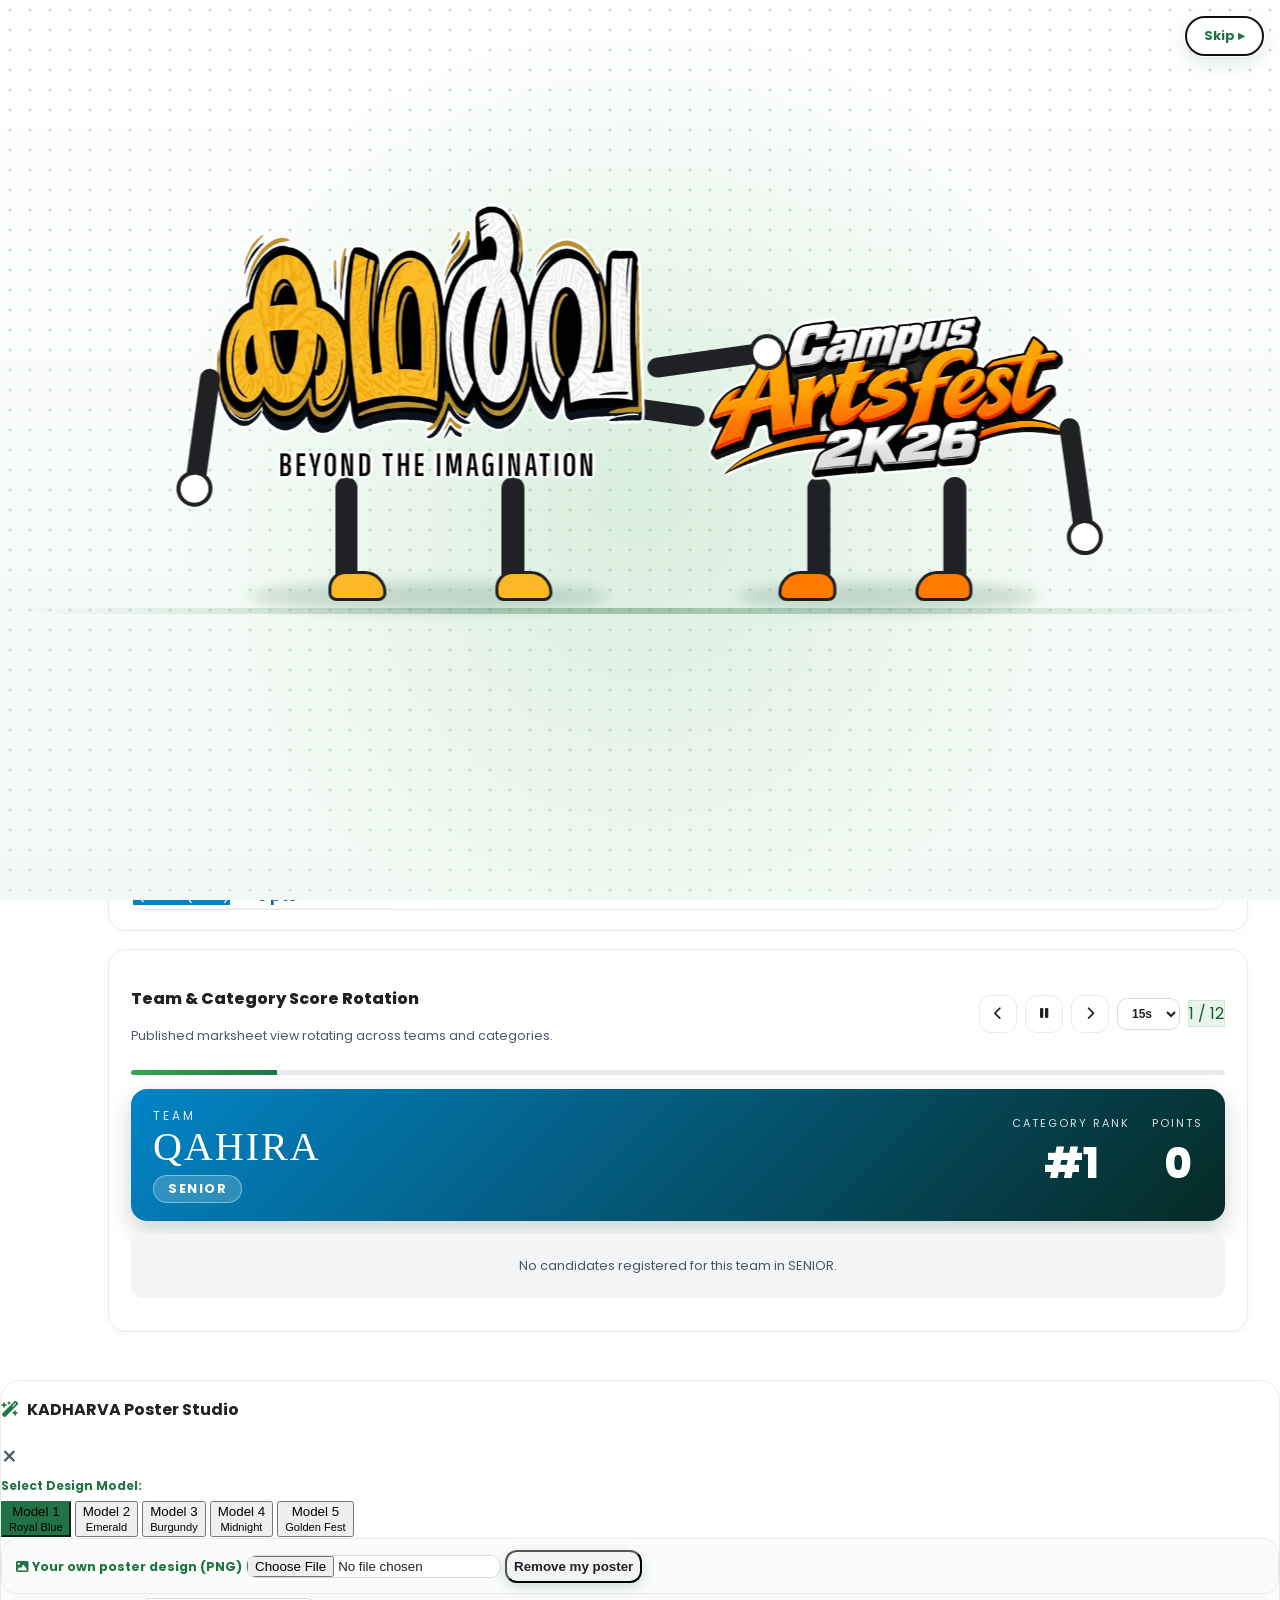
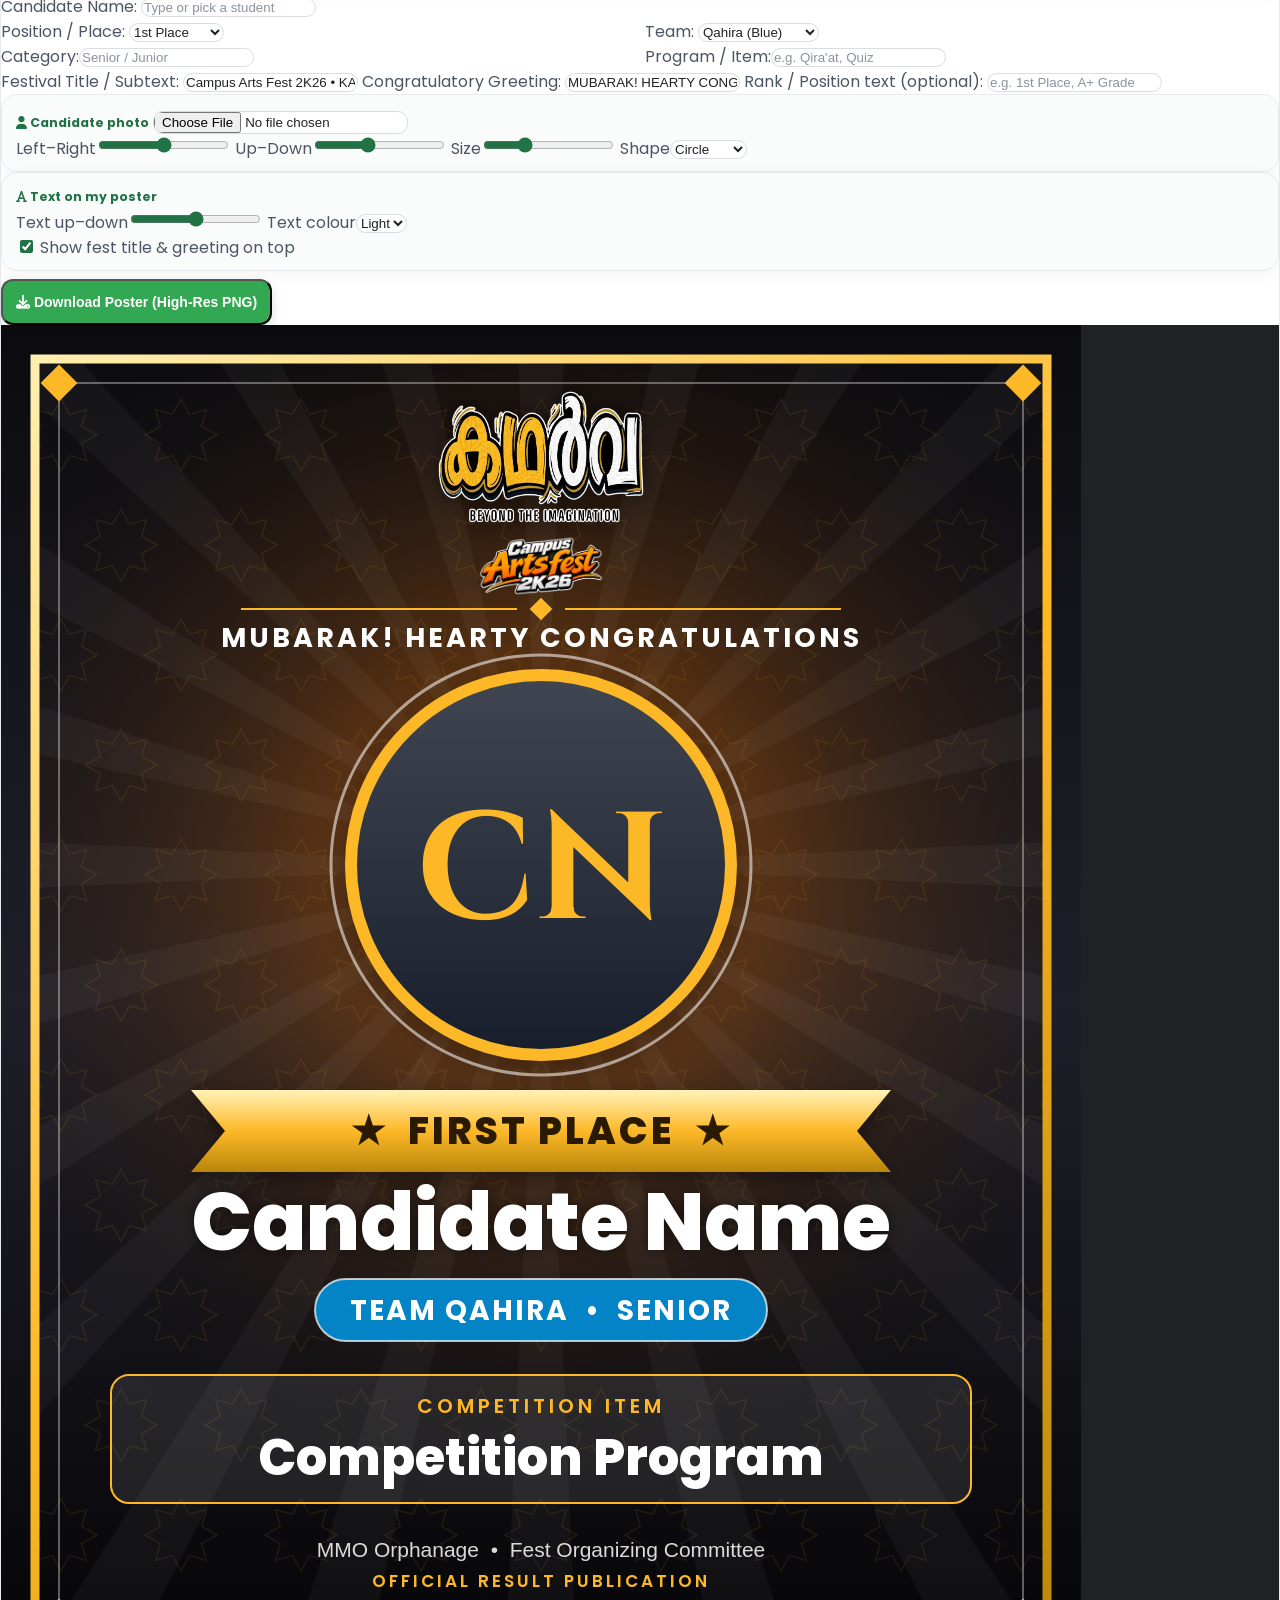
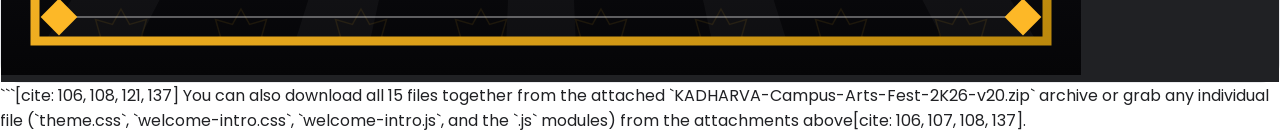
==== index.html @ e23377ce "Update greeting from 'Hello' to 'Goodbye'" ====
<!DOCTYPE html>
<html lang="en">
<head>
  <meta charset="UTF-8" />
  <meta name="viewport" content="width=device-width, initial-scale=1.0, maximum-scale=1.0, user-scalable=no" />
  <title>KADHARVA Campus Arts Fest 2K26</title>
  <link href="https://fonts.googleapis.com/css2?family=Anek+Malayalam:wght@700;800&family=Bangers&family=Cinzel:wght@700&family=Gayathri:wght@700&family=Poppins:wght@300;400;500;600;700;800&display=swap" rel="stylesheet">
  <link rel="stylesheet" href="https://cdnjs.cloudflare.com/ajax/libs/font-awesome/6.5.0/css/all.min.css">
  <link rel="stylesheet" href="theme.css?v=19">
  <link rel="stylesheet" href="welcome-intro.css?v=3">
  <script>
    try {
      if ((!sessionStorage.getItem('KD_INTRO_SEEN') && !/[?&]intro=0/.test(location.search)) || /[?&]intro=1/.test(location.search)) {
        document.documentElement.classList.add('kd-will-play');
      }
    } catch (e) {}
  </script>
  <script>
    var FEST_NAME_IMG = 'fest-name.png';
    var FEST_SUB_IMG  = 'campus-arts-fest.png';
    function festAbs(f) { try { return new URL(f, location.href).href; } catch (e) { return f; } }
    function festTitleHtml(h1, h2) {
      var bad = "this.style.display='none';this.nextSibling.style.display='block'";
      return '<div style="text-align:center;line-height:1.1">' +
        '<img src="' + festAbs(FEST_NAME_IMG) + '" style="height:' + h1 + 'mm;max-width:100%" onerror="' + bad + '"><div style="display:none;font-family:Cinzel,serif;font-weight:700;font-size:' + (h1 * 2.2) + 'pt;letter-spacing:2px;text-transform:uppercase">KADHARVA</div>' +
        '<br><img src="' + festAbs(FEST_SUB_IMG) + '" style="height:' + h2 + 'mm;margin-top:1.2mm;max-width:100%" onerror="' + bad + '"><div style="display:none;font-size:' + (h2 * 1.5) + 'pt;letter-spacing:3px;color:#217346;font-weight:700">CAMPUS ARTS FEST 2K26</div></div>';
    }
  </script>
  <style>
    :root {
      --g: #217346;
      --g2: #33A852;
      --g3: #185C37;
      --tint: #E8F4EC;
      --white: #FFFFFF;
      --grey: #F3F4F6;
      --slate: #4B5565;
      --ink: #202124;
      --line: #E9EAED;

      --bg-main: #FFFFFF;
      --bg-white: #FFFFFF;
      --panel-bg: #FFFFFF;
      --card-bg: #F3F4F6;
      --navy-dark: #202124;
      --navy-main: #217346;
      --navy-light: #33A852;
      --navy-soft: #E8F4EC;
      --emerald-main: #217346;
      --emerald-light: #33A852;
      --gold: #33A852;
      --gold-soft: #E8F4EC;
      --border-color: #E9EAED;
      --text-dark: #202124;
      --text-muted: #4B5565;
    }

    html, body {
      background: var(--white) !important;
      color: var(--ink) !important;
      overflow-x: hidden;
    }

    /* Excel Green Left Rail + White Topbar matching image_2c4f84.png */
    .ref-rail {
      position: fixed; top: 0; left: 0; bottom: 0; width: 76px;
      background: linear-gradient(180deg, #217346 0%, #185C37 100%) !important;
      color: #FFFFFF; z-index: 1050;
      display: flex; flex-direction: column; align-items: center; padding: 14px 0; gap: 10px;
    }
    .ref-brand-mark {
      width: 44px; height: 44px; border-radius: 12px; background: #FFFFFF; color: #217346;
      display: grid; place-items: center; font-weight: 800; font-size: 18px; cursor: pointer;
    }
    .ref-rail-nav { display: flex; flex-direction: column; gap: 4px; width: 100%; padding: 0 6px; }
    .ref-rail-btn {
      position: relative; width: 100%; border: 0; background: transparent; color: rgba(255,255,255,0.92);
      padding: 8px 3px; border-radius: 12px; cursor: pointer;
      display: flex; flex-direction: column; align-items: center; gap: 3px;
      font-size: 10px; font-weight: 600; transition: background 0.18s;
    }
    .ref-rail-btn i { font-size: 15px; }
    .ref-rail-btn:hover, .ref-rail-btn.active { background: rgba(255,255,255,0.2); color: #FFFFFF; }
    .ref-rail-btn .notif-badge { position: absolute; top: 3px; right: 10px; }

    .ref-main { margin-left: 76px; min-height: 100vh; background: #FFFFFF; display: flex; flex-direction: column; }
    .ref-topbar {
      position: sticky; top: 0; z-index: 900; height: 66px;
      background: #FFFFFF; border-bottom: 1px solid #E9EAED;
      padding: 0 clamp(14px, 2.5vw, 32px);
      display: flex; align-items: center; justify-content: space-between; gap: 14px;
    }
    .ref-mobile-btn {
      display: none; width: 38px; height: 38px; border-radius: 10px;
      border: 1px solid #E9EAED; background: #F3F4F6; color: #202124; cursor: pointer;
    }
    .ref-logo-strip { display: flex; align-items: center; gap: 10px; }
    .ref-logo-strip img.tb-l { height: 36px; width: auto; object-fit: contain; }
    .ref-logo-strip img.tb-r { height: 28px; width: auto; object-fit: contain; }
    .ref-sep { color: #E9EAED; font-size: 18px; }

    .ref-search {
      position: relative; flex: 1; max-width: 460px; margin: 0 auto;
      background: #F3F4F6; border-radius: 999px; display: flex; align-items: center; padding: 0 14px;
    }
    .ref-search i { color: #4B5565; font-size: 13px; }
    .ref-search input {
      border: 0 !important; background: transparent !important; box-shadow: none !important;
      margin: 0 !important; padding: 9px 10px !important; font-size: 13px; width: 100%; color: #202124 !important;
    }
    .ref-search-drop {
      display: none; position: absolute; top: 44px; left: 0; right: 0;
      background: #FFFFFF; border: 1px solid #E9EAED; border-radius: 14px;
      box-shadow: 0 12px 30px rgba(32,33,36,0.12); max-height: 280px; overflow-y: auto; z-index: 980;
    }
    .ref-hit { padding: 10px 14px; border-bottom: 1px solid #F3F4F6; font-size: 13px; cursor: pointer; display: flex; justify-content: space-between; }
    .ref-hit:hover { background: #F3F4F6; }

    .ref-top-actions { display: flex; align-items: center; gap: 8px; }
    .ref-pill-btn {
      position: relative; border: 1px solid #E9EAED; background: #FFFFFF; color: #202124;
      width: 38px; height: 38px; border-radius: 10px; font-size: 13.5px;
      cursor: pointer; display: inline-flex; align-items: center; justify-content: center;
    }
    .ref-pill-btn:hover { background: #F3F4F6; }
    .ref-pill-btn .notif-badge { position: absolute; top: -5px; right: -5px; }
    .ref-green-btn {
      border: 0; background: #217346; color: #FFFFFF;
      padding: 9px 15px; border-radius: 10px; font-size: 12.5px; font-weight: 700;
      cursor: pointer; display: inline-flex; align-items: center; gap: 7px;
    }
    .ref-green-btn:hover { background: #185C37; }

    .ref-content { padding: 24px clamp(14px, 2.5vw, 32px) 48px; }
    .view-panel { display: none; padding: 0 !important; min-height: auto !important; }
    .view-panel.active { display: block !important; }

    .ref-page-head { display: flex; justify-content: space-between; align-items: flex-start; flex-wrap: wrap; gap: 12px; margin-bottom: 18px; }
    .ref-page-head h1 { font-size: 24px; font-weight: 800; color: #202124; margin-bottom: 3px; }
    .ref-page-head p { font-size: 13px; color: #4B5565; }

    /* 4-card KPI strip */
    .ref-kpi-grid { display: grid; grid-template-columns: repeat(4, 1fr); gap: 16px; margin-bottom: 18px; }
    @media (max-width: 1050px) { .ref-kpi-grid { grid-template-columns: repeat(2, 1fr); } }
    @media (max-width: 560px) { .ref-kpi-grid { grid-template-columns: 1fr; } }
    .ref-kpi-card {
      background: #F3F4F6; border: 1px solid #E9EAED; border-radius: 16px;
      padding: 18px 20px; display: flex; flex-direction: column; justify-content: space-between; min-height: 98px;
    }
    .ref-kpi-label { font-size: 12.5px; font-weight: 600; color: #4B5565; }
    .ref-kpi-val { font-size: 28px; font-weight: 800; color: #202124; margin-top: 10px; }
    .ref-kpi-val.green { color: #217346; }

    /* Two-column cards matching screenshot */
    .ref-two-cards { display: grid; grid-template-columns: repeat(auto-fit, minmax(320px, 1fr)); gap: 18px; margin-bottom: 18px; }
    .ref-card {
      background: #FFFFFF; border: 1px solid #E9EAED; border-radius: 18px;
      padding: 20px 22px; margin-bottom: 18px; box-shadow: 0 2px 10px rgba(32,33,36,0.03);
    }
    .ref-card-head { display: flex; justify-content: space-between; align-items: center; gap: 10px; margin-bottom: 12px; }
    .ref-card-head h3 { font-size: 16px; font-weight: 800; color: #202124; }
    .ref-card-head p { font-size: 12.5px; color: #4B5565; margin-top: 2px; }
    .ref-spotlight {
      background: #F3F4F6; border-left: 4px solid #217346; border-radius: 12px;
      padding: 13px 16px; margin-bottom: 12px;
    }

    .side-drawer { background: #217346 !important; }
    .side-drawer a { color: #FFFFFF !important; }
    .side-drawer .close-btn { color: #FFFFFF !important; }
    button.btn { background: #217346 !important; box-shadow: 0 4px 12px rgba(33,115,70,0.2) !important; }
    button.btn:hover { background: #185C37 !important; }
    button.btn-success { background: #33A852 !important; }
    .tab-btn.active, .tab-btn:hover { background: #217346 !important; border-color: #217346 !important; color: #FFFFFF !important; }
    .badge-timer { background: #E8F4EC !important; border-color: #cfe5d6 !important; color: #185C37 !important; }
    .live-pulse { background: #33A852 !important; box-shadow: 0 0 8px #33A852 !important; }

    @media (max-width: 900px) {
      .ref-rail { display: none; }
      .ref-main { margin-left: 0; }
      .ref-mobile-btn { display: inline-grid; place-items: center; }
      .ref-logo-strip img.tb-r, .ref-sep { display: none; }
    }
  </style>
</head>
<body>

<div id="drawerOverlay" class="overlay" onclick="closeNav()"></div>
<div id="sideNav" class="side-drawer">
  <span class="close-btn" onclick="closeNav()">&times;</span>
  <a href="javascript:void(0)" onclick="showView('dashboardView')"><i class="fa-solid fa-house"></i> Home</a>
  <a href="javascript:void(0)" onclick="showView('pointTableView')"><i class="fa-solid fa-trophy"></i> Points</a>
  <a href="javascript:void(0)" onclick="showView('teamView')"><i class="fa-solid fa-users"></i> Candidates</a>
  <a href="javascript:void(0)" onclick="showView('officialView')"><i class="fa-solid fa-user-shield"></i> Admin</a>
</div>

<!-- EXCEL GREEN LEFT RAIL -->
<aside class="ref-rail" aria-label="Primary Navigation">
  <div class="ref-brand-mark" onclick="showView('dashboardView')" title="KADHARVA Campus Arts Fest 2K26">K</div>
  <nav class="ref-rail-nav">
    <button class="ref-rail-btn active" data-v="dashboardView" onclick="showView('dashboardView')"><i class="fa-solid fa-house"></i><span>Home</span></button>
    <button class="ref-rail-btn" data-v="pointTableView" onclick="showView('pointTableView')"><i class="fa-solid fa-trophy"></i><span>Points</span></button>
    <button class="ref-rail-btn" data-v="teamView" onclick="showView('teamView')"><i class="fa-solid fa-users"></i><span>Candidates</span></button>
    <button class="ref-rail-btn" data-v="officialView" onclick="showView('officialView')"><i class="fa-solid fa-user-shield"></i><span>Admin</span></button>
  </nav>
</aside>

<div class="ref-main">
  <!-- WHITE TOPBAR -->
  <header class="ref-topbar">
    <div style="display:flex;align-items:center;gap:10px;">
      <button class="ref-mobile-btn" onclick="openNav()" aria-label="Open menu"><i class="fa-solid fa-bars"></i></button>
      <div class="ref-logo-strip">
        <img src="fest-name.png" alt="KADHARVA" class="tb-l" onerror="this.style.display='none'">
        <span class="ref-sep">/</span>
        <img src="campus-arts-fest.png" alt="Campus Arts Fest 2K26" class="tb-r" onerror="this.style.display='none'">
      </div>
    </div>

    <div class="ref-search">
      <i class="fa-solid fa-magnifying-glass"></i>
      <input type="text" id="refGlobalSearch" onkeyup="refSearch(this.value)" placeholder="Search programs, candidates, reg no...">
      <div id="refSearchDrop" class="ref-search-drop"></div>
    </div>

    <div class="ref-top-actions">
      <button class="ref-pill-btn" onclick="showView('officialView')" title="Admin Notifications"><i class="fa-regular fa-bell"></i><span id="notifBadge" class="notif-badge" style="display:none"></span></button>
      <button class="ref-pill-btn" onclick="toggleFullScreen()" title="Full Screen"><i class="fa-solid fa-expand" id="fsIcon"></i></button>
      <button class="ref-green-btn" onclick="showView('officialView')"><i class="fa-solid fa-user-shield"></i> Official Portal</button>
    </div>
  </header>

  <main class="ref-content">
    <!-- 1. FESTIVAL DASHBOARD (MATCHING IMAGE_2C4F84.PNG INTERFACE) -->
    <div id="dashboardView" class="view-panel active">
      <div class="ref-page-head">
        <div>
          <h1>Festival Dashboard</h1>
          <p>Live standings, schedule updates, and published competition results for MMO Campus Arts Fest 2K26.</p>
        </div>
        <span class="badge-timer" style="background:#F3F4F6 !important;border-color:#E9EAED !important;color:#202124 !important;"><i class="fa-solid fa-rotate"></i> Synced: <b id="pubLastSync" style="margin-left:4px;">Just now</b></span>
      </div>

      <div class="ref-kpi-grid">
        <div class="ref-kpi-card">
          <div class="ref-kpi-label">Total Programs</div>
          <div class="ref-kpi-val" id="pubStatPrograms">0</div>
        </div>
        <div class="ref-kpi-card">
          <div class="ref-kpi-label">Registered Candidates</div>
          <div class="ref-kpi-val" id="pubStatCandidates">0</div>
        </div>
        <div class="ref-kpi-card">
          <div class="ref-kpi-label">Published Results</div>
          <div class="ref-kpi-val green" id="pubStatPublished">0</div>
        </div>
        <div class="ref-kpi-card">
          <div class="ref-kpi-label">Leading Team</div>
          <div class="ref-kpi-val" id="pubStatLeader">—</div>
        </div>
      </div>

      <div class="ref-two-cards">
        <div class="ref-card" style="margin-bottom:0;">
          <div class="ref-card-head">
            <h3>Live Team Standings</h3>
            <button class="ref-green-btn" onclick="showView('pointTableView')">Point Table</button>
          </div>
          <div id="pubLiveLeaderboard"></div>
        </div>

        <div class="ref-card" style="margin-bottom:0;">
          <div class="ref-card-head">
            <h3>Published Result Spotlight</h3>
            <span class="badge-timer" id="rotatorTimerBadge"><span class="live-pulse"></span> 30s</span>
          </div>
          <div id="announcedDisplay" class="ref-spotlight"><div class="muted-text">Loading published results...</div></div>
          <div id="quoteDisplay">
            <div class="quote-text">"The best among you are those who have the best manners and character."</div>
            <div class="quote-translation"><b>തർജ്ജമ:</b> നിങ്ങളിൽ ഏറ്റവും ഉത്തമർ അത്യുത്തമമായ സ്വഭാവഗുണമുള്ളവരാണ്.</div>
          </div>
        </div>
      </div>

      <div class="ref-card">
        <div class="ref-card-head">
          <h3 id="displayHeaderTitle">Category Standings</h3>
        </div>
        <div id="carouselCardContainer"><p class="muted-text">Loading category standings...</p></div>
      </div>

      <div class="ref-card" style="margin-bottom:0;">
        <div class="ref-card-head">
          <div>
            <h3>Team &amp; Category Score Rotation</h3>
            <p>Published marksheet view rotating across teams and categories.</p>
          </div>
          <div style="display:flex;gap:8px;align-items:center;flex-wrap:wrap;">
            <button class="rot-btn" onclick="rotPrev()" title="Previous"><i class="fa-solid fa-chevron-left"></i></button>
            <button class="rot-btn" id="rotPauseBtn" onclick="rotTogglePause()" title="Pause / Play"><i class="fa-solid fa-pause"></i></button>
            <button class="rot-btn" onclick="rotNext()" title="Next"><i class="fa-solid fa-chevron-right"></i></button>
            <select id="rotSpeed" onchange="rotSetSpeed(this.value)" style="margin:0;padding:7px 10px;width:auto;font-size:12px;font-weight:600;">
              <option value="10">10s</option><option value="15" selected>15s</option><option value="20">20s</option><option value="30">30s</option>
            </select>
            <span class="badge-timer" id="rotCount">1 / 12</span>
          </div>
        </div>
        <div class="rot-progress"><div id="rotBar"></div></div>
        <div id="studentProgramMatrixContainer"></div>
      </div>
    </div>

    <!-- 2. PUBLIC POINT TABLE & STUDENT SCORE LOOKUP -->
    <div id="pointTableView" class="view-panel">
      <div class="ref-page-head">
        <div><h1>Point Table &amp; Leaderboard</h1><p>Official team standings and published score lookup.</p></div>
      </div>
      <div class="ref-card">
        <h3>Grand Team Leaderboard</h3>
        <div id="teamPointsTable" class="table-responsive"></div>
      </div>
      <div id="categoryBreakdownTables" class="ref-two-cards"></div>
      <div class="ref-card">
        <h3><i class="fa-solid fa-magnifying-glass"></i> Student Score Lookup</h3>
        <input type="text" id="studentRegNo" placeholder="Enter Registration No (e.g. MMOSA01)">
        <button class="btn" onclick="lookupResult()"><i class="fa-solid fa-search"></i> Search Score</button>
        <div id="studentResultBox" style="margin-top:10px;"></div>
      </div>
    </div>

    <!-- 3. OFFICIAL PORTAL (ALL CONFIDENTIAL ADMIN SECTIONS KEPT HERE) -->
    <div id="officialView" class="view-panel">
      <div class="ref-page-head">
        <div><h1>Official Management Portal</h1><p>Restricted admin workspace for programs, candidates, entries, schedule, judges slips, results, announcements, and analytics.</p></div>
      </div>

      <div id="officialAuth" class="ref-card" style="max-width:460px;">
        <h3 style="margin-bottom:6px;">Admin Sign In</h3>
        <input type="text" id="officialUser" placeholder="Admin Username">
        <input type="password" id="officialPass" placeholder="Admin Password">
        <button class="btn" onclick="authOfficial()"><i class="fa-solid fa-right-to-bracket"></i> Login as Admin</button>
        <div id="officialLoginErr" style="color:#ef4444;font-size:12px;margin-top:8px;"></div>
      </div>

      <div id="officialContent" style="display:none;">
        <div style="display:flex;justify-content:space-between;align-items:center;margin-bottom:18px;flex-wrap:wrap;gap:8px;">
          <span class="badge" style="background:#217346;color:#fff;">🔑 Admin Mode Active</span>
          <div style="display:flex;gap:8px;flex-wrap:wrap;">
            <button onclick="openPrintCenter()" style="padding:7px 14px;font-size:12px;background:#217346;color:#fff;border:none;border-radius:8px;cursor:pointer;font-weight:700;"><i class="fa-solid fa-print"></i> Print Center</button>
            <button onclick="printAllData()" style="padding:7px 14px;font-size:12px;background:#185C37;color:#fff;border:none;border-radius:8px;cursor:pointer;font-weight:600;"><i class="fa-solid fa-print"></i> Print All Data</button>
            <button onclick="syncToCloud()" style="padding:7px 14px;font-size:12px;background:#33A852;color:#fff;border:none;border-radius:8px;cursor:pointer;font-weight:600;"><i class="fa-solid fa-cloud-arrow-up"></i> Save to Cloud</button>
            <button onclick="logoutOfficial()" style="padding:7px 14px;font-size:12px;background:#ef4444;color:#fff;border:none;border-radius:8px;cursor:pointer;font-weight:600;">Logout</button>
          </div>
        </div>

        <div class="official-tabs">
          <button class="tab-btn active" onclick="openOfficialSubTab('tabPrograms')"><i class="fa-solid fa-list-check"></i> Programs</button>
          <button class="tab-btn" onclick="openOfficialSubTab('tabCandidates')"><i class="fa-solid fa-user-plus"></i> Candidates</button>
          <button class="tab-btn" onclick="openOfficialSubTab('tabEntries')"><i class="fa-solid fa-square-check"></i> Entries</button>
          <button class="tab-btn" onclick="openOfficialSubTab('tabSchedule')"><i class="fa-solid fa-calendar-days"></i> Schedule</button>
          <button class="tab-btn" onclick="openOfficialSubTab('tabJudges')"><i class="fa-solid fa-scale-balanced"></i> Judges</button>
          <button class="tab-btn" onclick="openOfficialSubTab('tabResult')"><i class="fa-solid fa-square-poll-vertical"></i> Result</button>
          <button class="tab-btn" onclick="openOfficialSubTab('tabAnnounce')"><i class="fa-solid fa-bullhorn"></i> Announce</button>
          <button class="tab-btn" onclick="openOfficialSubTab('tabToppers')"><i class="fa-solid fa-crown"></i> Toppers</button>
          <button class="tab-btn" onclick="openOfficialSubTab('tabAnalytics')"><i class="fa-solid fa-chart-pie"></i> Analytics</button>
          <button class="tab-btn" onclick="openOfficialSubTab('tabPointTable')"><i class="fa-solid fa-trophy"></i> Point Table</button>
          <button class="tab-btn" onclick="openOfficialSubTab('tabNotices')"><i class="fa-solid fa-bell"></i> Notifications</button>
        </div>

        <div id="tabPrograms" class="official-tab-content active">
          <div class="report-box">
            <h4 style="margin-bottom:10px;"><i class="fa-solid fa-plus-circle"></i> Add Competition Program</h4>
            <div class="form-grid">
              <div><label>Program Type:</label>
                <select id="progType" onchange="toggleCategorySelect()">
                  <option value="Individual">Individual (വ്യക്തിഗതം)</option>
                  <option value="Group">Group (ഗ്രൂപ്പ് ഇനം)</option>
                  <option value="Non-Stage">Non-Stage (നോൺ സ്റ്റേജ്)</option>
                  <option value="General">General (ഓൾ ടീം / ജനറൽ ഗ്രൂപ്പ്)</option>
                </select></div>
              <div id="progCatWrapper"><label>Category:</label>
                <select id="progCategory">
                  <option value="SENIOR">Senior</option>
                  <option value="JUNIOR">Junior</option>
                  <option value="SUB-JUNIOR">Sub-Junior</option>
                </select></div>
            </div>
            <label>Max participants per team (leave blank = default: Individual 3, others no limit; 0 = no limit):</label>
            <input type="number" id="progMax" min="0" placeholder="e.g. 3">
            <div id="programRowsContainer">
              <div class="program-input-row" style="display:flex;gap:8px;margin-bottom:8px;">
                <input type="text" class="prog-name-input" placeholder="Enter Program Name (e.g. Qira'at, Quiz, Madih, Duff)">
              </div>
            </div>
            <div style="display:flex;gap:10px;">
              <button class="btn" type="button" onclick="addMoreProgramRow()" style="background:#F3F4F6 !important;color:#202124 !important;"><i class="fa-solid fa-plus"></i> + Add More</button>
              <button class="btn btn-success" type="button" onclick="savePrograms()"><i class="fa-solid fa-save"></i> Save Programs</button>
            </div>
          </div>
          <h4 style="margin:18px 0 8px 0;">📋 Listed Competition Programs</h4>
          <div style="display:flex;gap:8px;flex-wrap:wrap;align-items:center;margin-bottom:8px;">
            <select id="plFilter" onchange="renderProgramListView()" style="margin:0;width:auto;"><option value="">All Categories</option><option value="SENIOR">Senior</option><option value="JUNIOR">Junior</option><option value="SUB-JUNIOR">Sub-Junior</option><option value="GENERAL">General</option></select>
            <button class="btn" style="width:auto;padding:8px 18px;margin:0;" onclick="printProgramList()"><i class="fa-solid fa-print"></i> Print Program List</button>
          </div>
          <div id="programListBox"></div>
          <div id="programsListTable" class="table-responsive"></div>
        </div>

        <div id="tabCandidates" class="official-tab-content">
          <div class="report-box">
            <h4 style="margin-bottom:6px;"><i class="fa-solid fa-users"></i> Add Multiple Candidates / Members</h4>
            <p class="muted-text" style="margin-bottom:14px;">Select Category and Team. Registration numbers update automatically.</p>
            <div class="form-grid">
              <div><label>1. Select Category:</label>
                <select id="candCategory" onchange="refreshCandidateRowsReg()">
                  <option value="SENIOR">Senior (S)</option>
                  <option value="JUNIOR">Junior (J)</option>
                  <option value="SUB-JUNIOR">Sub-Junior (SJ)</option>
                </select></div>
              <div><label>2. Select Team:</label>
                <select id="candTeam" onchange="refreshCandidateRowsReg()">
                  <option value="Qahira">Qahira (ഖാഹിറ) - A (Blue)</option>
                  <option value="Qudsiya">Qudsiya (ഖുദ്‌സിയ) - B (Green)</option>
                  <option value="Qurthuba">Qurthuba (ഖുർത്തുബ) - C (Red)</option>
                </select></div>
            </div>
            <div style="background:#fff;border:1px solid #E9EAED;border-radius:12px;padding:14px;margin-bottom:14px;">
              <div style="display:flex;justify-content:space-between;align-items:center;margin-bottom:10px;">
                <label style="font-size:13px;font-weight:700;color:#217346;margin:0;">Candidate Names &amp; Auto Reg Numbers:</label>
                <button type="button" onclick="addCandidateRow()" style="background:#E8F4EC;color:#185C37;font-weight:700;border:1px solid #cfe5d6;border-radius:6px;padding:5px 12px;font-size:12.5px;cursor:pointer;"><i class="fa-solid fa-plus"></i> + Add More Member</button>
              </div>
              <div id="candidateRowsContainer"></div>
            </div>
            <div style="display:flex;gap:10px;flex-wrap:wrap;">
              <button class="btn btn-success" style="flex:1;min-width:180px;" onclick="saveBatchCandidates()"><i class="fa-solid fa-save"></i> Save All Members</button>
              <button class="btn" style="flex:1;min-width:180px;" onclick="printTeamListPDF()"><i class="fa-solid fa-print"></i> Print Full Team List</button>
              <button class="btn" style="flex:1;min-width:180px;" onclick="printEntryFormPDF()"><i class="fa-solid fa-file-signature"></i> Print Entry Form</button>
            </div>
          </div>
          <h4 style="margin:18px 0 8px 0;">👥 Registered Candidates Directory</h4>
          <div id="candidatesListTable" class="table-responsive"></div>
        </div>

        <div id="tabEntries" class="official-tab-content">
          <div class="report-box">
            <h4 style="margin-bottom:6px;"><i class="fa-solid fa-square-check"></i> Candidate Program Entries</h4>
            <p class="muted-text" style="margin-bottom:14px;">Tick programs per candidate. Team maximum limits are enforced automatically.</p>
            <div class="form-grid">
              <div><label>Team:</label>
                <select id="entTeam" onchange="renderEntriesTab()"><option value="Qahira">Qahira (Blue)</option><option value="Qudsiya">Qudsiya (Green)</option><option value="Qurthuba">Qurthuba (Red)</option></select></div>
              <div><label>Category:</label>
                <select id="entCat" onchange="renderEntriesTab()"><option value="SENIOR">Senior</option><option value="JUNIOR">Junior</option><option value="SUB-JUNIOR">Sub-Junior</option></select></div>
            </div>
            <div id="entriesTable" class="table-responsive ent-wrap"></div>
            <div style="display:flex;gap:14px;flex-wrap:wrap;align-items:center;margin-top:12px;">
              <button class="btn btn-success" style="width:auto;padding:10px 22px;margin:0;" onclick="saveEntries()"><i class="fa-solid fa-cloud-arrow-up"></i> Save Entries</button>
              <button class="btn" style="width:auto;padding:10px 22px;margin:0;" onclick="openPrintCenter({report:'participants',team:document.getElementById('entTeam').value,cat:document.getElementById('entCat').value})"><i class="fa-solid fa-print"></i> Print Participants</button>
              <span id="entStatus" style="font-size:13px;"></span>
            </div>
          </div>
        </div>

        <div id="tabSchedule" class="official-tab-content">
          <div class="report-box">
            <h4 style="margin-bottom:10px;"><i class="fa-solid fa-calendar-plus"></i> Add Schedule Item</h4>
            <div class="form-grid">
              <div><label>Date</label><input type="date" id="schDate"></div>
              <div><label>Start time</label><input type="time" id="schTime"></div>
              <div><label>End time (optional)</label><input type="time" id="schEnd"></div>
              <div><label>Program</label><input type="text" id="schProgram" list="schProgList" placeholder="Pick or type program"></div>
              <div><label>Category</label><select id="schCategory"><option value="ALL">All Categories</option><option value="SENIOR">Senior</option><option value="JUNIOR">Junior</option><option value="SUB-JUNIOR">Sub-Junior</option><option value="GENERAL">General</option></select></div>
              <div><label>Venue / Stage (optional)</label><input type="text" id="schVenue" placeholder="e.g. Main Stage"></div>
            </div>
            <input type="text" id="schNote" placeholder="Note (optional)">
            <datalist id="schProgList"></datalist>
            <button class="btn btn-success" onclick="addScheduleItem()"><i class="fa-solid fa-plus"></i> Add to Schedule</button>
          </div>
          <div style="display:flex;gap:8px;flex-wrap:wrap;align-items:center;margin-bottom:8px;">
            <select id="schedFilter" onchange="renderScheduleViews()" style="margin:0;width:auto;"><option value="ALL">All Categories</option><option value="SENIOR">Senior</option><option value="JUNIOR">Junior</option><option value="SUB-JUNIOR">Sub-Junior</option><option value="GENERAL">General</option></select>
            <button class="btn" style="width:auto;padding:8px 18px;margin:0;" onclick="printSchedule()"><i class="fa-solid fa-print"></i> Print Schedule</button>
          </div>
          <div id="scheduleBox"></div>
          <div id="schedAdminList" class="table-responsive"></div>
        </div>

        <div id="tabJudges" class="official-tab-content">
          <div class="report-box">
            <h4 style="margin-bottom:10px;"><i class="fa-solid fa-print"></i> Judges Slip Print Setup</h4>
            <div class="form-grid">
              <div><label>Category / Scope:</label>
                <select id="judgeCatSelect" onchange="updateJudgeProgramDropdown()"><option value="SENIOR">Senior</option><option value="JUNIOR">Junior</option><option value="SUB-JUNIOR">Sub-Junior</option><option value="GENERAL">General (All Teams)</option></select></div>
              <div><label>Competition Item:</label><select id="judgeItemSelect"></select></div>
            </div>
            <div style="margin-bottom:10px;"><label>Number of code letters on each slip (A, B, C …):</label>
              <select id="judgeCodes"><option value="3">3 (A–C)</option><option value="4">4 (A–D)</option><option value="5">5 (A–E)</option><option value="6">6 (A–F)</option><option value="7">7 (A–G)</option><option value="8">8 (A–H)</option><option value="9" selected>9 (A–I)</option><option value="10">10 (A–J)</option><option value="11">11 (A–K)</option><option value="12">12 (A–L)</option><option value="13">13 (A–M)</option><option value="14">14 (A–N)</option><option value="15">15 (A–O)</option><option value="16">16 (A–P)</option></select></div>
            <label class="checkbox-inline" style="margin-bottom:10px;"><input type="checkbox" id="judgeNamesSlip" checked> Slip 1 of each page = candidate-name slip (names listed, code blank)</label>
            <div style="margin-bottom:10px;"><label>Number of A4 pages (4 slips on each page):</label><input type="number" id="judgePages" min="1" max="50" value="1"></div>
            <div style="display:flex;gap:10px;flex-wrap:wrap;">
              <button class="btn btn-success" style="flex:1;min-width:210px;" onclick="printJudgesSlip()"><i class="fa-solid fa-print"></i> Print 4 Slips — selected item</button>
              <button class="btn" style="flex:1;min-width:210px;" onclick="printBlankJudgesSlips()"><i class="fa-solid fa-file"></i> Print 4 Blank Slips</button>
            </div>
          </div>
          <div class="report-box">
            <h4 style="margin-bottom:6px;"><i class="fa-solid fa-table-cells-large"></i> Custom slip sheet — mix several items on one A4 page</h4>
            <div id="jcRows"></div>
            <div style="display:flex;gap:10px;flex-wrap:wrap;align-items:center;margin:10px 0;">
              <button type="button" class="btn" style="width:auto;padding:8px 16px;margin:0;" onclick="jcAddRow()"><i class="fa-solid fa-plus"></i> Add another item</button>
              <label style="font-size:12px;font-weight:600;margin:0;">Repeat whole sheet</label>
              <input type="number" id="jcRepeat" min="1" max="50" value="1" oninput="jcPreview()" style="width:80px;margin:0;">
            </div>
            <div id="jcPreview" style="margin-bottom:10px;"></div>
            <button class="btn btn-success" style="width:auto;padding:10px 24px;" onclick="printCustomSlips()"><i class="fa-solid fa-print"></i> Print Custom Sheet</button>
          </div>
        </div>

        <div id="tabResult" class="official-tab-content">
          <div class="report-box">
            <h4 style="margin-bottom:10px;"><i class="fa-solid fa-award"></i> Enter Result — Rank &amp; Grade</h4>
            <div class="form-grid">
              <div><label>Category / Scope:</label>
                <select id="resCategory" onchange="updateResultProgramDropdown()"><option value="SENIOR">Senior</option><option value="JUNIOR">Junior</option><option value="SUB-JUNIOR">Sub-Junior</option><option value="GENERAL">General (Team)</option></select></div>
              <div><label>Competition Item:</label><select id="resItemSelect"></select></div>
              <div><label>Publish Status:</label>
                <select id="resPublished"><option value="YES">Publish to Live Portal</option><option value="NO">Draft (Hidden)</option></select></div>
            </div>
            <details class="pts-box"><summary>Points settings (rank + grade marks)</summary>
              <div class="pts-grid">
                <label>1st<input type="number" id="rbR1" onchange="rbSavePointInputs()"></label><label>2nd<input type="number" id="rbR2" onchange="rbSavePointInputs()"></label><label>3rd<input type="number" id="rbR3" onchange="rbSavePointInputs()"></label>
                <label>Grade A<input type="number" id="rbGA" onchange="rbSavePointInputs()"></label><label>Grade B<input type="number" id="rbGB" onchange="rbSavePointInputs()"></label><label>Grade C<input type="number" id="rbGC" onchange="rbSavePointInputs()"></label>
              </div>
            </details>
            <div id="resBatchTable" class="table-responsive"></div>
            <div style="display:flex;gap:10px;flex-wrap:wrap;align-items:center;margin-top:12px;">
              <span style="font-size:12.5px;font-weight:600;">Give grade</span>
              <select id="rbFillSel" style="width:auto;margin:0;"><option>A</option><option>B</option><option selected>C</option></select>
              <button class="btn" style="width:auto;padding:9px 16px;margin:0;" onclick="rbFillGrades()">to all participants without a grade</button>
              <button class="btn btn-success" style="width:auto;padding:10px 26px;margin:0;" onclick="saveResultBatch()"><i class="fa-solid fa-save"></i> Save Result</button>
            </div>
          </div>
          <h4 style="margin:18px 0 8px 0;">🏆 Evaluated Results &amp; Posters</h4>
          <button class="btn" style="width:auto;padding:8px 18px;" onclick="printReport(['results'])"><i class="fa-solid fa-print"></i> Print Results</button>
          <div id="resultsAdminTable" class="table-responsive"></div>
        </div>

        <div id="tabAnnounce" class="official-tab-content">
          <div class="report-box">
            <h4 style="margin-bottom:6px;"><i class="fa-solid fa-bullhorn"></i> Announce Results</h4>
            <div id="announceDrafts" class="table-responsive"></div>
            <div style="display:flex;gap:10px;flex-wrap:wrap;margin-top:12px;">
              <button class="btn btn-success" style="width:auto;padding:10px 22px;margin:0;" onclick="announceSelected()"><i class="fa-solid fa-bullhorn"></i> Announce Selected</button>
              <button class="btn" style="width:auto;padding:10px 22px;margin:0;" onclick="announceAllDrafts()">Announce All Drafts</button>
            </div>
          </div>
          <div class="report-box">
            <h4 style="margin-bottom:8px;"><i class="fa-solid fa-message"></i> Send a message</h4>
            <input type="text" id="annTitle" placeholder="Title">
            <input type="text" id="annText" placeholder="Message">
            <button class="btn btn-success" onclick="sendAnnouncement()"><i class="fa-solid fa-paper-plane"></i> Send Notification</button>
          </div>
        </div>

        <div id="tabToppers" class="official-tab-content">
          <div style="display:flex;gap:8px;flex-wrap:wrap;align-items:center;margin-bottom:12px;">
            <select id="topFilter" onchange="renderToppers()" style="margin:0;width:auto;"><option value="">All Categories</option><option value="SENIOR">Senior</option><option value="JUNIOR">Junior</option><option value="SUB-JUNIOR">Sub-Junior</option></select>
            <button class="btn" style="width:auto;padding:8px 18px;margin:0;" onclick="printToppers()"><i class="fa-solid fa-print"></i> Print Toppers</button>
          </div>
          <div id="toppersBox"></div>
        </div>

        <div id="tabAnalytics" class="official-tab-content">
          <h4 style="margin-bottom:10px;"><i class="fa-solid fa-chart-pie"></i> Result Analytics</h4>
          <div id="analyticsBox"></div>
        </div>

        <div id="tabPointTable" class="official-tab-content">
          <div class="report-box">
            <h4 style="margin-bottom:8px;"><i class="fa-solid fa-sliders"></i> Manual Score Adjustment</h4>
            <div class="form-grid">
              <select id="ptCategory"><option value="SENIOR">Senior</option><option value="JUNIOR">Junior</option><option value="SUB-JUNIOR">Sub-Junior</option><option value="GENERAL">General</option></select>
              <select id="ptTeam"><option value="Qurthuba">Qurthuba (Red)</option><option value="Qudsiya">Qudsiya (Green)</option><option value="Qahira">Qahira (Blue)</option></select>
              <input type="text" id="ptReason" placeholder="Event / Program Name">
              <input type="number" id="ptMarks" placeholder="Marks (e.g. 5, 3, 1)">
            </div>
            <button class="btn btn-success" onclick="addManualCategoryScore()"><i class="fa-solid fa-plus"></i> Add Team Score</button>
          </div>
          <h4 style="margin:18px 0 8px 0;">📊 Category Point Standings Preview</h4>
          <button class="btn" style="width:auto;padding:8px 18px;" onclick="printReport(['points'])"><i class="fa-solid fa-print"></i> Print Point Table</button>
          <div id="adminPointTablePreview" class="table-responsive"></div>
        </div>

        <div id="tabNotices" class="official-tab-content">
          <h4 style="margin-bottom:10px;"><i class="fa-solid fa-bell"></i> Notifications</h4>
          <div id="noticeList"></div>
        </div>
      </div>
    </div>

    <!-- 4. PUBLIC REGISTERED CANDIDATES & ENTRY FORM PRINT -->
    <div id="teamView" class="view-panel">
      <div class="ref-page-head">
        <div>
          <h1>Registered Candidates</h1>
          <p>Search entries across Qahira, Qudsiya, and Qurthuba, or print entry forms.</p>
        </div>
        <button class="ref-green-btn" onclick="printEntryFormPDF()"><i class="fa-solid fa-file-signature"></i> Print Entry Form</button>
      </div>
      <div class="ref-card">
        <div class="search-row">
          <input type="text" id="searchReg" onkeyup="filterStudents()" placeholder="🔍 By Reg No (e.g. MMOSA01)...">
          <input type="text" id="searchName" onkeyup="filterStudents()" placeholder="🔍 By Name...">
          <select id="searchCategory" onchange="filterStudents()">
            <option value="">All Categories</option>
            <option value="SENIOR">Senior</option>
            <option value="JUNIOR">Junior</option>
            <option value="SUB-JUNIOR">Sub-Junior</option>
          </select>
          <select id="searchTeam" onchange="filterStudents()">
            <option value="">All Teams</option>
            <option value="Qurthuba">Qurthuba</option>
            <option value="Qudsiya">Qudsiya</option>
            <option value="Qahira">Qahira</option>
          </select>
        </div>
        <div id="teamMembersTable" class="table-responsive"></div>
      </div>
    </div>
  </main>
</div>

<!-- 5. POSTER STUDIO (ADMIN TRIGGERED) -->
<div id="posterStudioModal" class="poster-modal">
  <div class="poster-modal-dialog">
    <div class="poster-modal-header">
      <h3 style="font-size:16px;display:flex;align-items:center;gap:8px;"><i class="fa-solid fa-wand-magic-sparkles"></i> KADHARVA Poster Studio</h3>
      <span style="font-size:26px;cursor:pointer;color:var(--text-muted);" onclick="closePosterStudio()">&times;</span>
    </div>
    <div class="poster-modal-body">
      <div>
        <label style="font-size:12px;font-weight:700;color:#217346;margin-bottom:6px;display:block;">Select Design Model:</label>
        <div class="model-selector-bar">
          <button class="model-btn active" onclick="setPosterModel(1)">Model 1<br><small>Royal Blue</small></button>
          <button class="model-btn" onclick="setPosterModel(2)">Model 2<br><small>Emerald</small></button>
          <button class="model-btn" onclick="setPosterModel(3)">Model 3<br><small>Burgundy</small></button>
          <button class="model-btn" onclick="setPosterModel(4)">Model 4<br><small>Midnight</small></button>
          <button class="model-btn" onclick="setPosterModel(5)">Model 5<br><small>Golden Fest</small></button>
        </div>
        <div class="pm-box">
          <b style="font-size:12.5px;color:#217346;"><i class="fa-solid fa-image"></i> Your own poster design (PNG)</b>
          <input type="file" id="pmBgFile" accept="image/png,image/jpeg,image/webp" style="margin-top:6px;">
          <button type="button" class="btn" id="pmClearBg" style="background:#F3F4F6 !important;color:#202124 !important;padding:7px;">Remove my poster</button>
        </div>
        <label>Candidate Name:</label>
        <input type="text" id="pmCandidateName" list="pmNameList" oninput="drawPosterPreview()" placeholder="Type or pick a student">
        <div style="display:flex;gap:10px;">
          <div style="flex:1;"><label>Position / Place:</label>
            <select id="pmPosition" onchange="drawPosterPreview()">
              <option value="FIRST PLACE">1st Place</option>
              <option value="SECOND PLACE">2nd Place</option>
              <option value="THIRD PLACE">3rd Place</option>
              <option value="SPECIAL JURY">Special Jury</option>
              <option value="A GRADE">A Grade</option>
            </select></div>
          <div style="flex:1;"><label>Team:</label>
            <select id="pmTeam" onchange="drawPosterPreview()">
              <option value="Qahira">Qahira (Blue)</option>
              <option value="Qudsiya">Qudsiya (Green)</option>
              <option value="Qurthuba">Qurthuba (Red)</option>
            </select></div>
        </div>
        <div style="display:flex;gap:10px;">
          <div style="flex:1;"><label>Category:</label><input type="text" id="pmCategory" oninput="drawPosterPreview()" placeholder="Senior / Junior"></div>
          <div style="flex:1;"><label>Program / Item:</label><input type="text" id="pmProgram" list="pmProgList" oninput="drawPosterPreview()" placeholder="e.g. Qira'at, Quiz"></div>
        </div>
        <label>Festival Title / Subtext:</label>
        <input type="text" id="pmSubHeader" oninput="drawPosterPreview()" value="Campus Arts Fest 2K26 • KADHARVA">
        <label>Congratulatory Greeting:</label>
        <input type="text" id="pmGreeting" oninput="drawPosterPreview()" value="MUBARAK! HEARTY CONGRATULATIONS">
        <label>Rank / Position text (optional):</label>
        <input type="text" id="pmRankText" oninput="drawPosterPreview()" placeholder="e.g. 1st Place, A+ Grade">
        <div class="pm-box">
          <b style="font-size:12.5px;color:#217346;"><i class="fa-solid fa-user"></i> Candidate photo</b>
          <input type="file" id="pmPhotoFile" accept="image/*" style="margin-top:6px;">
          <div class="pm-grid">
            <label>Left–Right<input type="range" id="pmPhotoX" min="0" max="100" value="50" oninput="drawPosterPreview()"></label>
            <label>Up–Down<input type="range" id="pmPhotoY" min="0" max="100" value="40" oninput="drawPosterPreview()"></label>
            <label>Size<input type="range" id="pmPhotoSize" min="80" max="460" value="190" oninput="drawPosterPreview()"></label>
            <label>Shape<select id="pmShape" onchange="drawPosterPreview()"><option value="circle">Circle</option><option value="rounded">Rounded</option><option value="square">Square</option></select></label>
          </div>
        </div>
        <div class="pm-box">
          <b style="font-size:12.5px;color:#217346;"><i class="fa-solid fa-font"></i> Text on my poster</b>
          <div class="pm-grid">
            <label>Text up–down<input type="range" id="pmTextY" min="-250" max="250" value="0" oninput="drawPosterPreview()"></label>
            <label>Text colour<select id="pmTextColor" onchange="drawPosterPreview()"><option value="light">Light</option><option value="dark">Dark</option></select></label>
          </div>
          <label class="checkbox-inline" style="margin-top:6px;"><input type="checkbox" id="pmShowHeader" checked onchange="drawPosterPreview()"> Show fest title &amp; greeting on top</label>
        </div>
        <datalist id="pmNameList"></datalist><datalist id="pmProgList"></datalist>
        <button class="btn btn-success" style="padding:13px;font-size:14px;margin-top:8px;" onclick="downloadPosterImage()"><i class="fa-solid fa-download"></i> Download Poster (High-Res PNG)</button>
      </div>
      <div class="preview-stage">
        <canvas id="posterCanvas" width="1080" height="1350"></canvas>
      </div>
    </div>
  </div>
</div>

<script src="app.js?v=19"></script>
<script src="entry-form.js?v=19"></script>
<script src="judges.js?v=19"></script>
<script src="poster.js?v=19"></script>
<script src="rotation.js?v=19"></script>
<script src="entries.js?v=19"></script>
<script src="results.js?v=19"></script>
<script src="report.js?v=19"></script>
<script src="schedule.js?v=19"></script>
<script src="notify.js?v=19"></script>
<script src="analytics.js?v=19"></script>
<script src="welcome-intro.js?v=3"></script>
<script>
function refSearch(q) {
  var drop = document.getElementById('refSearchDrop');
  if (!drop) return;
  q = String(q || '').trim().toLowerCase();
  if (!q) { drop.style.display = 'none'; return; }
  var hits = [];
  (window.festCandidates || []).forEach(function (c) {
    if (String(c.name).toLowerCase().includes(q) || String(c.regNo).toLowerCase().includes(q)) {
      hits.push({ name: c.name + ' (' + c.regNo + ')', meta: c.team + ' • ' + c.category, view: 'teamView' });
    }
  });
  if (!hits.length) {
    drop.innerHTML = '<div class="ref-hit"><span class="muted-text">No matching candidates</span></div>';
  } else {
    drop.innerHTML = hits.slice(0, 8).map(function (h) {
      return '<div class="ref-hit" onclick="showView(\'' + h.view + '\');document.getElementById(\'refSearchDrop\').style.display=\'none\'"><b>' + h.name + '</b><span class="muted-text">' + h.meta + '</span></div>';
    }).join('');
  }
  drop.style.display = 'block';
}
document.addEventListener('click', function (e) {
  var d = document.getElementById('refSearchDrop');
  if (d && !e.target.closest('.ref-search')) d.style.display = 'none';
});

(function () {
  var origShow = window.showView;
  window.showView = function (id) {
    if (typeof origShow === 'function') origShow(id);
    Array.prototype.forEach.call(document.querySelectorAll('.ref-rail-btn'), function (btn) {
      btn.classList.toggle('active', btn.getAttribute('data-v') === id);
    });
  };
  var origBuild = window.buildPointTables;
  window.buildPointTables = function () {
    if (typeof origBuild === 'function') origBuild.apply(this, arguments);
    var teams = ['Qahira', 'Qudsiya', 'Qurthuba'], totals = {};
    teams.forEach(function (t) { totals[t] = 0; });
    (window.festResults || []).forEach(function (r) {
      if ((r.published === 'YES' || r.published === undefined) && totals[r.team] !== undefined) {
        totals[r.team] += Number(r.mark || 0);
      }
    });
    var sorted = teams.map(function (t) { return { t: t, s: totals[t] }; }).sort(function (a, b) { return b.s - a.s; });
    var leaderEl = document.getElementById('pubStatLeader');
    var progEl = document.getElementById('pubStatPrograms');
    var candEl = document.getElementById('pubStatCandidates');
    var pubEl = document.getElementById('pubStatPublished');
    var lbEl = document.getElementById('pubLiveLeaderboard');
    var syncEl = document.getElementById('pubLastSync');
    if (progEl) progEl.textContent = (window.festPrograms || []).length;
    if (candEl) candEl.textContent = (window.festCandidates || []).length;
    if (leaderEl) leaderEl.textContent = sorted[0] && sorted[0].s > 0 ? sorted[0].t : '—';
    if (pubEl) {
      var keys = {};
      (window.festResults || []).forEach(function (r) {
        if ((r.published === 'YES' || r.published === undefined) && r.regNo !== '-') keys[r.category + '|' + r.program] = 1;
      });
      pubEl.textContent = Object.keys(keys).length;
    }
    if (syncEl) syncEl.textContent = new Date().toLocaleTimeString([], { hour: '2-digit', minute: '2-digit' });
    if (lbEl) {
      lbEl.innerHTML = '<div class="table-responsive"><table><thead><tr><th>Rank</th><th>Team</th><th>Points</th></tr></thead><tbody>' +
        sorted.map(function (item, i) {
          return '<tr><td><b>#' + (i + 1) + '</b></td><td><span class="badge team-badge-' + item.t.toLowerCase() + '">' + item.t + '</span></td><td><b style="color:#217346;">' + item.s + ' pts</b></td></tr>';
        }).join('') + '</tbody></table></div>';
    }
  };
})();
</script>
</body>
</html>
```[cite: 106, 108, 121, 137]

You can also download all 15 files together from the attached `KADHARVA-Campus-Arts-Fest-2K26-v20.zip` archive or grab any individual file (`theme.css`, `welcome-intro.css`, `welcome-intro.js`, and the `.js` modules) from the attachments above[cite: 106, 107, 108, 137].
---- theme.css ----
/* KADHARVA Campus Arts Fest 2K26 — light theme (white canvas, Excel green accents)
   Palette: primary #217346 · support #33A852 · deep #185C37 · white #FFFFFF · grey #F3F4F6 · slate #4B5565 · ink #202124 · line #E9EAED
   Change the green once in the :root block below to re-colour the whole site. */

:root {
  --g: #217346; --g2: #33A852; --g3: #185C37; --tint: #E8F4EC;
  --white: #FFFFFF; --grey: #F3F4F6; --slate: #4B5565; --ink: #202124; --line: #E9EAED;
  --sbw: 256px; --tbh: 66px;
  /* legacy variable names used by older parts of the site */
  --bg-main: #fff; --bg-white: #fff; --panel-bg: #fff; --card-bg: #F3F4F6;
  --navy-dark: #202124; --navy-main: #217346; --navy-light: #33A852; --navy-soft: #E8F4EC;
  --emerald-main: #217346; --emerald-light: #33A852; --gold: #33A852; --gold-soft: #E8F4EC;
  --border-color: #E9EAED; --text-dark: #202124; --text-muted: #4B5565;
}
* { box-sizing: border-box; }
html { scroll-behavior: smooth; }
html, body { width: 100% !important; max-width: none !important; margin: 0 !important; background: #fff !important; background-image: none !important; color: var(--ink); overflow-x: hidden; }
body { font-family: 'Poppins', 'Segoe UI', sans-serif; }
h1, h2, h3, h4 { color: var(--ink); }
hr { border: 0 !important; border-top: 1px solid var(--line) !important; }
code { background: var(--grey); color: var(--g3); padding: 1px 6px; border-radius: 6px; }
::-webkit-scrollbar { width: 10px; height: 10px; } ::-webkit-scrollbar-thumb { background: #c9ced6; border-radius: 8px; } ::-webkit-scrollbar-track { background: transparent; }

/* ============ SIDEBAR ============ */
.sb { position: fixed; top: 0; left: 0; bottom: 0; width: var(--sbw); z-index: 1100; display: flex; flex-direction: column; color: #fff;
  background: linear-gradient(180deg, #217346 0%, #185C37 100%); box-shadow: 6px 0 24px rgba(24,92,55,.18); transition: transform .3s ease; }
.sb-brand { margin: 14px; padding: 12px; background: #fff; border-radius: 18px; display: flex; flex-direction: column; align-items: center; gap: 6px; box-shadow: 0 6px 18px rgba(0,0,0,.12); }
.sb-brand img { display: block; width: auto; height: auto; max-width: 100%; }
.sb-brand img:first-child { max-height: 64px; } .sb-brand img:last-child { max-height: 46px; }
.sb-scroll { flex: 1; overflow-y: auto; padding: 0 12px 12px; }
.sb-g { font-size: 10.5px; letter-spacing: 2px; opacity: .65; margin: 18px 12px 6px; font-weight: 700; }
.sb a { display: flex; align-items: center; gap: 12px; padding: 10px 14px; border-radius: 12px; color: rgba(255,255,255,.94); font-weight: 600; font-size: 13.5px; cursor: pointer; text-decoration: none; transition: background .2s, color .2s; margin-bottom: 2px; }
.sb a i { width: 20px; text-align: center; font-size: 15px; }
.sb a:hover { background: rgba(255,255,255,.14); }
.sb a.on { background: #fff; color: var(--g); box-shadow: 0 4px 14px rgba(0,0,0,.16); }
.sb a .notif-badge { margin-left: auto; }
#sbAdmin { display: none; }
body.is-admin #sbAdmin { display: block; }
#sbAdmin a { padding: 8px 14px; font-size: 13px; font-weight: 500; }
.sb-foot { padding: 12px 18px 16px; font-size: 11.5px; opacity: .85; display: flex; justify-content: space-between; align-items: center; border-top: 1px solid rgba(255,255,255,.16); }
.sb-foot a { padding: 6px 10px; font-size: 12px; margin: 0; background: rgba(255,255,255,.12); }
.overlay { background: rgba(32,33,36,.45) !important; z-index: 1050 !important; }

/* ============ TOP BAR ============ */
.app-main { margin-left: var(--sbw); min-height: 100vh; width: auto !important; max-width: none !important; padding: 0 !important; display: block !important; }
#topbar { position: sticky; top: 0; z-index: 900; height: var(--tbh); background: #fff; border-bottom: 1px solid var(--line); display: flex; align-items: center; gap: 14px; padding: 0 clamp(14px, 2.5vw, 34px); }
.tb-title { font-weight: 800; font-size: 17px; color: var(--ink); white-space: nowrap; min-width: 120px; }
.tb-ic { position: relative; width: 40px; height: 40px; border-radius: 12px; border: 1px solid var(--line); background: #fff; color: var(--ink); cursor: pointer; font-size: 15px; flex: none; }
.tb-ic:hover { background: var(--tint); color: var(--g); }
.tb-menu { display: none; }
.tb-ic .notif-badge { position: absolute; top: -6px; right: -6px; margin: 0; }
.tb-prof { display: flex; align-items: center; gap: 8px; padding: 5px 14px 5px 5px; border-radius: 999px; background: var(--grey); cursor: pointer; font-weight: 600; font-size: 13px; flex: none; }
.tb-prof .av { width: 30px; height: 30px; border-radius: 50%; background: var(--g); color: #fff; display: grid; place-items: center; font-weight: 800; font-size: 13px; }
.gsearch { position: relative; flex: 1; max-width: 560px; margin-left: auto; margin-right: 6px; background: var(--grey); border-radius: 12px; display: flex; align-items: center; }
.gsearch > i { margin-left: 14px; color: var(--slate); }
.gsearch input { border: 0 !important; background: transparent !important; margin: 0 !important; box-shadow: none !important; padding: 11px 14px !important; flex: 1; }
.g-res { display: none; position: absolute; top: 48px; left: 0; right: 0; background: #fff; border: 1px solid var(--line); border-radius: 14px; box-shadow: 0 16px 40px rgba(32,33,36,.16); max-height: 60vh; overflow: auto; z-index: 950; }
.g-hit { display: flex; gap: 12px; padding: 10px 14px; cursor: pointer; align-items: center; } .g-hit:hover { background: var(--tint); }
.g-hit b { display: block; font-size: 13.5px; } .g-hit small { color: var(--slate); font-size: 12px; } .g-empty { padding: 14px; color: var(--slate); font-size: 13px; }

/* ============ HERO (home) ============ */
.hero { display: flex; align-items: center; justify-content: space-between; gap: 18px; margin: 0 0 22px; padding: 16px clamp(16px, 3vw, 36px); border-radius: 22px; position: relative; overflow: hidden;
  background: linear-gradient(120deg, #fff 0%, #EAF5EE 55%, #D8EEDF 100%); border: 1px solid var(--line); box-shadow: 0 10px 34px rgba(24,92,55,.08); }
.hero::before { content: ""; position: absolute; inset: 0; background: radial-gradient(#cfe5d6 1.3px, transparent 1.7px) 0 0 / 20px 20px; opacity: .55; pointer-events: none; }
.hero > * { position: relative; }
.hero img { display: block; width: auto; height: auto; flex: none; filter: drop-shadow(0 6px 10px rgba(24,92,55,.22)); }
.hero .h-name { max-height: clamp(76px, 12vw, 136px); max-width: 38%; }
.hero .h-sub { max-height: clamp(66px, 10vw, 118px); max-width: 34%; }
.hero-mid { text-align: center; flex: 1; min-width: 0; }
.hero-kick { font-size: 11px; letter-spacing: 3px; color: var(--g); font-weight: 800; }
.hero-line { font-size: clamp(14px, 1.6vw, 20px); font-weight: 700; color: var(--ink); margin: 6px 0 10px; }
.hero-chips { display: flex; gap: 8px; justify-content: center; flex-wrap: wrap; }
.hero-chips span { font-size: 11.5px; font-weight: 700; color: var(--g3); background: #fff; border: 1px solid #cfe5d6; padding: 4px 12px; border-radius: 999px; }
.hero-fb { font-weight: 800; font-size: 28px; color: var(--g3); }

/* ============ PAGES ============ */
.view-panel { display: none; border: 0 !important; border-radius: 0 !important; box-shadow: none !important; background: #fff !important; margin: 0 !important; width: 100% !important; max-width: none !important; padding: 26px clamp(14px, 3vw, 40px) 70px !important; min-height: calc(100vh - var(--tbh)); }
.view-panel.active { display: block !important; animation: pgIn .35s ease both; }
@keyframes pgIn { from { opacity: 0; transform: translateY(8px); } to { opacity: 1; transform: none; } }
.pg-head { display: flex; justify-content: space-between; align-items: center; gap: 12px; flex-wrap: wrap; margin-bottom: 16px; }
.pg-head h3 { font-size: 22px; margin: 0; } .pg-head p { color: var(--slate); font-size: 13px; margin: 2px 0 0; }
.pg-tools { display: flex; gap: 8px; flex-wrap: wrap; align-items: center; }
h3 i, h4 i { color: var(--g); }

/* cards */
.dashboard-split { display: grid; grid-template-columns: repeat(auto-fit, minmax(300px, 1fr)); gap: 16px; margin-bottom: 20px; }
.dashboard-card, .report-box, .top-card, .ana-card, .ana-panel, .notice-item, .pts-box, .pm-box { background: #fff; border: 1px solid var(--line); border-radius: 16px; box-shadow: 0 4px 16px rgba(32,33,36,.04); }
.dashboard-card { padding: 20px; min-height: 0; color: var(--ink); } .dashboard-card::after { background: linear-gradient(180deg, var(--g2), var(--g)) !important; }
.dashboard-card h4 { color: var(--g) !important; }
.report-box { background: #FAFBFB; padding: 18px; border-style: solid !important; }
.quote-text { color: var(--ink); } .quote-translation { color: var(--slate); }
.result-program { color: var(--ink); } .result-cat { color: var(--g); } .result-winner { color: var(--ink); }
.badge-timer { background: var(--tint) !important; border: 1px solid #cfe5d6 !important; color: var(--g3) !important; }
.live-pulse { background: var(--g2) !important; box-shadow: 0 0 8px var(--g2) !important; }

/* ============ FORMS & BUTTONS ============ */
input, select, textarea { background: #fff !important; border: 1.5px solid #D9DCE1 !important; color: var(--ink) !important; border-radius: 10px !important; }
input::placeholder, textarea::placeholder { color: #8a93a1; }
input:focus, select:focus, textarea:focus { border-color: var(--g) !important; box-shadow: 0 0 0 4px rgba(33,115,70,.14) !important; outline: none; }
input[type=checkbox], input[type=radio], input[type=range] { accent-color: var(--g); }
button.btn { background: var(--g) !important; color: #fff !important; border-radius: 12px !important; font-weight: 700; box-shadow: 0 4px 12px rgba(33,115,70,.2); }
button.btn:hover { background: var(--g3) !important; transform: translateY(-1px); }
button.btn-success { background: var(--g2) !important; } button.btn-success:hover { background: #2a9146 !important; }
button.btn-danger { background: #ef4444 !important; }
button.btn[style*="e2e8f0"], button.btn[style*="e0f2fe"] { background: #fff !important; color: var(--ink) !important; border: 1px solid var(--line) !important; box-shadow: none; }
button[style*="background:#0284c7"], button[style*="background: #0284c7"] { background: var(--g) !important; }
button[style*="background:var(--navy-main)"], button[style*="background:var(--emerald-main)"], button[style*="background:#D97706"], button[style*="background:#FDB827"], button[style*="background:#33A852"] { background: var(--g) !important; color: #fff !important; }
.tab-btn { background: #fff; color: var(--ink); border: 1px solid var(--line); border-radius: 999px; }
.tab-btn.active, .tab-btn:hover { background: var(--g); color: #fff; border-color: var(--g); box-shadow: none; }
.rot-btn { width: 38px; height: 38px; border-radius: 12px; border: 1px solid var(--line); background: #fff; color: var(--ink); cursor: pointer; }
.rot-btn:hover { background: var(--g); color: #fff; }
.notif-badge { background: #ef4444; color: #fff; border-radius: 999px; font-size: 10px; font-weight: 800; padding: 1px 6px; }

/* tinted inline backgrounds from older markup -> light green / grey */
[style*="background:#e0f2fe"], [style*="background: #e0f2fe"], [style*="background:#bae6fd"], [style*="background:#E8F4EC"], [style*="background:#fff8e1"], [style*="background:#fff3d1"], [style*="background:#FFE9A8"], [style*="background:#fff3c4"] { background: var(--tint) !important; color: var(--g3) !important; }
[style*="background:#f8fafc"], [style*="background:#f1f5f9"], [style*="background:#fafafa"], [style*="background:#FFF8E8"], [style*="background:#FFFAF0"] { background: var(--grey) !important; }
[style*="background:#f0fdf4"] { background: var(--tint) !important; }
[style*="color:#334155"], [style*="color:#1e293b"], [style*="color:#0f172a"] { color: var(--ink) !important; }

/* ============ TABLES ============ */
.table-responsive { background: #fff; border: 1px solid var(--line); border-radius: 14px; box-shadow: none; }
table { border-collapse: collapse; }
th { background: var(--grey) !important; color: var(--slate) !important; font-size: 11.5px; text-transform: uppercase; letter-spacing: .6px; border-bottom: 1px solid var(--line) !important; }
td { border-bottom: 1px solid #F0F1F3; color: var(--ink); }
tr:nth-child(even) { background: #FCFCFD; } tr:hover { background: #F4FAF6; }
.matrix-table th, .matrix-table td { border: 1px solid var(--line); }
.matrix-table th.sticky-col, .matrix-table td.sticky-col { background: #fff; } .matrix-table th.sticky-col { background: var(--grey) !important; }
.matrix-table th.vt { background: var(--grey) !important; color: var(--g3) !important; }

/* ============ OVERVIEW / FEST CONTROL ============ */
#festOverview, #festControl { margin-bottom: 26px; }
.ov-head { display: flex; justify-content: space-between; align-items: center; margin-bottom: 12px; gap: 10px; flex-wrap: wrap; }
.ov-title { font-weight: 800; letter-spacing: 1.6px; color: var(--g); font-size: 13px; display: flex; align-items: center; gap: 10px; }
.ov-live { font-size: 11px; font-weight: 800; color: var(--g3); background: var(--tint); padding: 3px 10px; border-radius: 999px; }
.live-dot { width: 8px; height: 8px; border-radius: 50%; background: var(--g2); display: inline-block; margin-right: 4px; animation: pulseDot 1.6s infinite; }
.live-dot.off { background: #9aa0a6; animation: none; }
@keyframes pulseDot { 0% { box-shadow: 0 0 0 0 rgba(51,168,82,.55); } 100% { box-shadow: 0 0 0 9px rgba(51,168,82,0); } }
.ov-sync { font-size: 12px; color: var(--slate); }
.ov-stats { display: grid; grid-template-columns: repeat(auto-fit, minmax(165px, 1fr)); gap: 14px; margin-bottom: 18px; }
.ov-stat { background: #fff; border: 1px solid var(--line); border-radius: 16px; padding: 16px 18px; box-shadow: 0 4px 16px rgba(32,33,36,.04); }
.ov-stat b { display: block; font-size: 30px; font-weight: 800; color: var(--ink); line-height: 1.1; } .ov-stat span { font-size: 12px; color: var(--slate); }
.ov-stat:first-child { background: linear-gradient(135deg, #217346, #2d8a56); border: 0; } .ov-stat:first-child b, .ov-stat:first-child span { color: #fff; }
.ov-grid { display: grid; grid-template-columns: repeat(auto-fit, minmax(320px, 1fr)); gap: 16px; margin-bottom: 16px; }
#ovLeader, #ovUpcoming, #fcLeader, #fcUpcoming, #fcPending, #fcActivity { background: #fff; border: 1px solid var(--line); border-radius: 16px; padding: 16px 18px; }
.ov-h { font-size: 11.5px; font-weight: 800; letter-spacing: 1.5px; color: var(--g); margin: 0 0 10px; } .ov-h small { font-weight: 500; letter-spacing: 0; color: var(--slate); margin-left: 6px; }
.lb-row { display: flex; align-items: center; gap: 10px; padding: 8px 6px; border-radius: 10px; }
.lb-row.first { background: linear-gradient(90deg, var(--tint), transparent); }
.lb-rank { width: 34px; text-align: center; font-weight: 800; color: var(--slate); }
.lb-bar { flex: 1; height: 10px; background: #EEF0F2; border-radius: 6px; overflow: hidden; } .lb-bar i { display: block; height: 100%; background: linear-gradient(90deg, var(--g2), var(--g)); border-radius: 6px; transition: width .9s ease; }
.lb-pts { min-width: 78px; text-align: right; font-weight: 800; color: var(--ink); } .lb-row.first .lb-pts { color: var(--g); }
.cd-box { background: linear-gradient(135deg, #217346, #2d8a56); color: #fff; border-radius: 14px; padding: 12px 16px; margin-bottom: 10px; }
.cd-label { font-size: 12px; opacity: .92; } .cd-time { font-size: 28px; font-weight: 800; letter-spacing: 2px; }
.up-row { display: flex; gap: 10px; align-items: baseline; padding: 8px 0; border-bottom: 1px solid var(--line); flex-wrap: wrap; }
.up-row b { color: var(--g); min-width: 76px; } .up-row span { flex: 1; font-weight: 600; } .up-row small, .act-row small { color: var(--slate); }
.act-row { display: flex; justify-content: space-between; gap: 10px; padding: 8px 0; border-bottom: 1px solid var(--line); font-size: 13px; }
.win-banner { background: linear-gradient(120deg, #217346, #33A852); color: #fff; border-radius: 16px; padding: 14px 18px; margin-bottom: 16px; box-shadow: 0 10px 26px rgba(33,115,70,.25); }
.wb-t { font-size: 11px; letter-spacing: 2px; opacity: .92; } .wb-p { font-size: 20px; font-weight: 800; } .wb-p small { font-weight: 500; opacity: .85; }
.wb-w { display: flex; gap: 16px; flex-wrap: wrap; margin-top: 6px; } .wb-w em { font-style: normal; opacity: .88; font-size: 12px; }
.qa-row { display: flex; gap: 10px; flex-wrap: wrap; margin: 0 0 16px; }
.qa-row button { padding: 10px 16px; border-radius: 12px; border: 1px solid var(--line); background: #fff; color: var(--ink); font-weight: 600; cursor: pointer; font-size: 13px; }
.qa-row button:hover { background: var(--tint); border-color: #cfe5d6; } .qa-row button.main { background: var(--g); color: #fff; border-color: var(--g); } .qa-row button.main:hover { background: var(--g3); }
.chip-ok { background: var(--tint); color: var(--g3); padding: 2px 10px; border-radius: 999px; font-size: 11px; font-weight: 700; }
.chip-draft { background: #FEF3C7; color: #92400E; padding: 2px 10px; border-radius: 999px; font-size: 11px; font-weight: 700; }

/* ============ ADMIN: ONE CONTINUOUS PAGE ============ */
#quickNav, #officialContent .official-tabs { display: none !important; }
#officialContent .official-tab-content { display: block !important; margin: 0 0 26px; padding: 20px 22px; background: #fff; border: 1px solid var(--line); border-radius: 18px; box-shadow: 0 6px 22px rgba(32,33,36,.05); scroll-margin-top: calc(var(--tbh) + 14px); }
#festControl { scroll-margin-top: calc(var(--tbh) + 14px); }
.sec-head { display: flex; gap: 14px; align-items: center; margin-bottom: 16px; padding-bottom: 14px; border-bottom: 1px solid var(--line); cursor: pointer; }
.sec-ic { width: 44px; height: 44px; border-radius: 14px; background: var(--tint); color: var(--g); display: grid; place-items: center; font-size: 18px; flex: none; }
.sec-tx h3 { font-size: 18px; margin: 0; } .sec-tx p { font-size: 12.5px; color: var(--slate); margin: 2px 0 0; }
.sec-stat { margin-left: auto; font-size: 12.5px; font-weight: 700; color: var(--g); background: var(--tint); padding: 5px 12px; border-radius: 999px; white-space: nowrap; }
.sec-head::after { content: "\f078"; font-family: "Font Awesome 6 Free"; font-weight: 900; color: var(--slate); font-size: 12px; transition: transform .25s; }
.official-tab-content.collapsed > :not(.sec-head) { display: none !important; } .official-tab-content.collapsed .sec-head { margin-bottom: 0; padding-bottom: 0; border-bottom: 0; } .official-tab-content.collapsed .sec-head::after { transform: rotate(-90deg); }
.tab-note { font-size: 12.5px; color: var(--slate); margin-bottom: 12px; }

/* ============ ROTATION / ENTRIES / ANALYTICS / NOTICES ============ */
.rot-progress { height: 5px; background: #E9EAED; border-radius: 4px; overflow: hidden; margin-bottom: 14px; } .rot-progress #rotBar { height: 100%; width: 0; background: linear-gradient(90deg, var(--g2), var(--g)); transition: width 1s linear; }
.rot-wrap, .ent-wrap { max-height: 68vh; overflow: auto; } .rot-wrap th, .ent-wrap th { position: sticky; top: 0; z-index: 2; } .rot-wrap th.sticky-col, .ent-wrap th.sticky-col { z-index: 4; }
.rot-pl { display: block; font-size: 10px; color: var(--g); font-weight: 700; }
.rot-empty, .ana-empty { padding: 22px; text-align: center; color: var(--slate); background: var(--grey); border-radius: 12px; font-size: 13px; }
.rot-wrap .matrix-table td { padding: 8px 6px; } .rot-wrap .matrix-table th, .rot-wrap .matrix-table td { white-space: normal; } .rot-wrap .matrix-table td.sticky-col { white-space: nowrap; }
.matrix-table th.vt { min-width: 0; width: 46px; height: 150px; padding: 8px 4px; vertical-align: bottom; }
.ent-cb { width: 22px; height: 22px; margin: 0; cursor: pointer; accent-color: var(--g); } .ent-cb:disabled { cursor: not-allowed; opacity: .35; }
.ana-cards { display: grid; grid-template-columns: repeat(auto-fit, minmax(170px, 1fr)); gap: 12px; margin-bottom: 16px; }
.ana-card { padding: 14px 16px; } .ana-card.dark { background: var(--g); color: #fff; border: 0; } .ana-card small { font-size: 11px; letter-spacing: 1px; text-transform: uppercase; opacity: .75; } .ana-card h4 { font-size: 24px; margin: 6px 0 0; color: inherit; } .ana-card span { font-size: 12px; opacity: .7; }
.ana-grid { display: grid; grid-template-columns: repeat(auto-fit, minmax(320px, 1fr)); gap: 14px; } .ana-panel { padding: 14px 16px; } .ana-panel h5 { font-size: 13.5px; color: var(--ink); margin-bottom: 10px; }
.ana-row { display: flex; align-items: center; gap: 10px; margin-bottom: 7px; font-size: 12.5px; } .ana-l { width: 110px; flex: none; color: var(--slate); overflow: hidden; text-overflow: ellipsis; white-space: nowrap; }
.ana-bar { flex: 1; background: #EEF0F2; border-radius: 6px; height: 12px; overflow: hidden; } .ana-bar i { display: block; height: 100%; border-radius: 6px; }
.top-card { padding: 14px 16px; margin-bottom: 16px; } .top-row { display: flex; align-items: center; gap: 12px; padding: 8px 0; border-bottom: 1px solid #F0F1F3; } .top-row:last-child { border: 0; } .top-row .m { font-size: 22px; width: 34px; text-align: center; }
.notice-item { display: flex; gap: 14px; padding: 14px 16px; margin-bottom: 10px; } .notice-item.unread { background: var(--tint); border-color: #cfe5d6; } .notice-ic { font-size: 24px; line-height: 1; } .notice-item b { display: block; color: var(--ink); } .notice-item small { color: var(--slate); }
.pts-box, .pm-box { padding: 10px 14px; background: #FAFBFB; }
.lr-card { background: #fff; border: 1px solid var(--line); border-radius: 16px; padding: 14px 18px; margin-bottom: 14px; box-shadow: 0 4px 16px rgba(32,33,36,.04); }
.lr-card h4 { margin: 0 0 8px; font-size: 15px; } .lr-card h4 small { color: var(--slate); font-weight: 500; }
.lr-row { display: flex; align-items: center; gap: 12px; padding: 7px 0; border-top: 1px solid #F0F1F3; font-size: 13.5px; } .lr-row:first-of-type { border-top: 0; }
.lr-row .rk { width: 34px; text-align: center; font-size: 20px; } .lr-row .nm { flex: 1; font-weight: 600; } .lr-row .mk { font-weight: 800; color: var(--g); min-width: 40px; text-align: right; }
.gr-chip { background: var(--tint); color: var(--g3); border-radius: 999px; padding: 1px 9px; font-size: 11px; font-weight: 800; }

/* ============ MODALS & TOASTS ============ */
.mini-modal { background: rgba(32,33,36,.5) !important; z-index: 4000 !important; }
.mini-card { background: #fff !important; color: var(--ink); border: 1px solid var(--line) !important; border-radius: 18px !important; box-shadow: 0 25px 60px rgba(0,0,0,.28) !important; }
.poster-modal-dialog { border-radius: 20px; border: 1px solid var(--line); } .poster-modal-header { background: #fff; }
.poster-modal-body label { color: var(--slate); }
.model-btn.active { background: var(--g); border-color: var(--g); } .preview-stage { background: #202124; }
.toast { background: #fff; border-left-color: var(--g2) !important; } .toast.result { background: #F3FAF5 !important; border-left-color: var(--g) !important; }

/* ============ RESPONSIVE ============ */
@media (max-width: 1000px) {
  .app-main { margin-left: 0; }
  .sb { transform: translateX(-105%); } .sb.open { transform: none; }
  .tb-menu { display: block; }
  .tb-title { min-width: 0; font-size: 15px; }
}
@media (max-width: 700px) {
  .tb-prof span:last-child { display: none; } .tb-prof { padding: 5px; }
  .hero-mid { display: none; } .hero { justify-content: space-around; padding: 14px; }
  .hero .h-name { max-width: 48%; max-height: 90px; } .hero .h-sub { max-width: 44%; max-height: 80px; }
  .gsearch { max-width: none; } .tb-title { display: none; }
  #officialContent .official-tab-content { padding: 14px; border-radius: 14px; }
  .sec-stat { display: none; }
}
@media (min-width: 1024px) { th, td { font-size: 14px; } }
@media (prefers-reduced-motion: reduce) { * { animation-duration: .01ms !important; animation-iteration-count: 1 !important; transition-duration: .01ms !important; } html { scroll-behavior: auto; } }
---- welcome-intro.css ----
/* KADHARVA Campus Arts Fest 2K26 — Comic Welcome Intro
   Independent component: uses Excel Green (#217346, #33A852, #185C37) & White (#FFFFFF)
   while preserving original PNG logo colours. */

#kdIntro {
  position: fixed;
  inset: 0;
  z-index: 10000;
  overflow: hidden;
  background: #FFFFFF;
  font-family: 'Poppins', 'Segoe UI', sans-serif;
  font-size: min(1.75vw, 3vh, 18px);
  --wa: 25em;
  --wb: 21em;
  --ink: #202124;
  transition: opacity 0.75s ease, transform 0.75s ease;
}

@media (max-aspect-ratio: 3/4) {
  #kdIntro {
    font-size: min(2.1vw, 2.8vh);
    --wa: 20em;
    --wb: 17.5em;
  }
}

#kdIntro.kd-out {
  opacity: 0;
  transform: scale(1.04);
  pointer-events: none;
}

#kdIntro *, #kdIntro *::before, #kdIntro *::after {
  box-sizing: border-box;
}

/* Soft Excel-Green & White comic backdrop */
.kd-bg {
  position: absolute;
  inset: 0;
  background:
    radial-gradient(circle at 50% 54%, rgba(51, 168, 82, 0.16), transparent 58%),
    radial-gradient(#cfe5d6 1.3px, transparent 1.8px) 0 0 / 20px 20px,
    linear-gradient(180deg, #FFFFFF 0%, #F2F9F4 100%);
}

.kd-rays {
  position: absolute;
  left: 50%;
  top: 46%;
  width: 150vmax;
  height: 150vmax;
  margin: -75vmax 0 0 -75vmax;
  opacity: 0;
  transition: opacity 0.6s ease;
  background: repeating-conic-gradient(rgba(51, 168, 82, 0.16) 0 7deg, transparent 7deg 18deg);
  -webkit-mask-image: radial-gradient(circle, #000 0, transparent 56%);
  mask-image: radial-gradient(circle, #000 0, transparent 56%);
}

.kd-boom .kd-rays {
  opacity: 1;
  animation: kdSpin 22s linear infinite;
}

@keyframes kdSpin {
  to { transform: rotate(360deg); }
}

.kd-floor {
  position: absolute;
  left: 0;
  right: 0;
  bottom: calc(35% - 1.6em);
  height: 0.35em;
  background: linear-gradient(90deg, transparent, rgba(24, 92, 55, 0.32), transparent);
}

.kd-stage {
  position: absolute;
  inset: 0;
  z-index: 2;
}

.kd-fx {
  position: absolute;
  inset: 0;
  pointer-events: none;
  z-index: 6;
}

.kd-fx.kd-fxb {
  z-index: 1;
}

.kd-stage.kd-shake {
  animation: kdShake 0.42s ease-in-out;
}

@keyframes kdShake {
  0%, 100% { transform: none; }
  20% { transform: translate(-0.45em, 0.25em); }
  40% { transform: translate(0.45em, -0.25em); }
  60% { transform: translate(-0.3em, -0.18em); }
  80% { transform: translate(0.28em, 0.2em); }
}

/* ---------- Cartoon Logo Characters ---------- */
.kd-char {
  position: absolute;
  left: 50%;
  bottom: 35%;
  width: var(--w);
  margin-left: calc(var(--w) / -2);
}

.kd-char::after {
  content: "";
  position: absolute;
  left: 10%;
  right: 10%;
  bottom: -1.45em;
  height: 1.6em;
  border-radius: 50%;
  background: rgba(24, 92, 55, 0.18);
  filter: blur(0.35em);
  z-index: -1;
}

.kd-a {
  --w: var(--wa);
  --s: 1;
  --sh: #FDB827; /* Gold shoe matching KADHARVA logo */
  --ax: calc(var(--wb) / -2 - 1.2em);
  z-index: 3;
  transform: translateX(calc(-50vw - var(--wa) - 6em));
}

.kd-b {
  --w: var(--wb);
  --s: -1;
  --sh: #FF7A00; /* Orange shoe matching Campus Arts Fest logo */
  --bx: calc(var(--wa) / 2 + 1.2em);
  z-index: 2;
  transform: translateX(calc(50vw + var(--wa) + 6em));
}

/* Scene 1: Entrance */
.kd-in .kd-a {
  animation: kdInA 2.2s cubic-bezier(0.28, 0.72, 0.38, 1) forwards;
}

.kd-in .kd-b {
  animation: kdInB 2.2s cubic-bezier(0.28, 0.72, 0.38, 1) forwards;
}

@keyframes kdInA {
  from { transform: translateX(calc(-50vw - var(--wa) - 6em)); }
  to { transform: translateX(var(--ax)); }
}

@keyframes kdInB {
  from { transform: translateX(calc(50vw + var(--wa) + 6em)); }
  to { transform: translateX(var(--bx)); }
}

.kd-mv {
  transition: transform 0.55s cubic-bezier(0.3, 1.45, 0.5, 1);
}

/* Scene 3: Hug lean */
.kd-hug .kd-a .kd-mv {
  transform: translateX(1.6em) rotate(2.5deg);
}

.kd-hug .kd-b .kd-mv {
  transform: translateX(-1.6em) rotate(-2.5deg);
}

.kd-bounce {
  position: relative;
}

.kd-body {
  position: relative;
  z-index: 2;
  width: var(--w);
}

.kd-logo {
  display: block;
  width: 100%;
  height: auto;
  object-fit: contain;
  user-select: none;
  -webkit-user-drag: none;
}

.kd-fb {
  text-align: center;
  font: 800 4.6em 'Bangers', 'Poppins', sans-serif;
  color: #185C37;
  padding: 0.3em 0;
  letter-spacing: 0.05em;
}

/* ---------- Limbs: Arms, Gloves, Legs & Shoes ---------- */
.kd-arm {
  position: absolute;
  width: 6.8em;
  height: 1.1em;
  background: var(--ink);
  border-radius: 1em;
  transform-origin: 0 50%;
  transition: transform 0.65s cubic-bezier(0.3, 1.3, 0.5, 1), width 0.65s ease, top 0.65s ease;
}

.kd-arm .glove {
  position: absolute;
  right: -0.9em;
  top: 50%;
  width: 2em;
  height: 2em;
  margin-top: -1em;
  border-radius: 50%;
  background: #FFFFFF;
  border: 0.24em solid var(--ink);
}

.arm-in {
  left: 100%;
  top: 56%;
  margin-left: -0.4em;
  z-index: 4;
  transform: rotate(calc(var(--s) * 85deg));
}

.arm-out {
  left: 0;
  top: 56%;
  margin-left: 0.4em;
  z-index: 0;
  transform: rotate(calc(var(--s) * 98deg));
}

.kd-b .kd-arm {
  transform-origin: 100% 50%;
}

.kd-b .kd-arm .glove {
  right: auto;
  left: -0.9em;
}

.kd-b .arm-in {
  left: auto;
  right: 100%;
  margin: 0 -0.4em 0 0;
}

.kd-b .arm-out {
  left: auto;
  right: 0;
  margin: 0 0.4em 0 0;
}

/* Scene 2: Meeting — arms reach out */
.kd-meet .arm-in {
  transform: rotate(calc(var(--s) * -8deg));
}

/* Scene 3: Hug — embrace without overlapping */
.kd-hug .arm-out {
  transform: rotate(calc(var(--s) * -126deg));
}

.kd-hug .kd-a .arm-in {
  top: 38%;
  width: 12.5em;
  transform: rotate(5deg);
}

.kd-hug .kd-b .arm-in {
  top: 70%;
  width: 14em;
  transform: rotate(-4deg);
}

.kd-legs {
  position: relative;
  z-index: 1;
  width: calc(var(--w) * 0.42);
  height: 6em;
  margin: -0.65em auto 0;
}

.leg {
  position: absolute;
  top: 0;
  width: 1.25em;
  height: 100%;
  background: var(--ink);
  border-radius: 0.7em;
  transform-origin: 50% 0;
}

.leg.l { left: 0; }
.leg.r { right: 0; }

.shoe {
  position: absolute;
  bottom: -0.9em;
  left: -0.35em;
  width: 3.2em;
  height: 1.7em;
  background: var(--sh);
  border: 0.22em solid var(--ink);
  border-radius: 1.5em 1.9em 0.7em 0.7em;
}

.kd-b .kd-legs {
  transform: scaleX(-1);
}

/* Walking cycle */
.kd-walk .kd-bounce { animation: kdBob 0.35s ease-in-out infinite; }
.kd-walk .leg.l { animation: kdLeg 0.35s ease-in-out infinite alternate; }
.kd-walk .leg.r { animation: kdLeg 0.35s ease-in-out infinite alternate-reverse; }
.kd-walk .arm-in { animation: kdArmIn 0.35s ease-in-out infinite alternate; }
.kd-walk .arm-out { animation: kdArmOut 0.35s ease-in-out infinite alternate; }

.kd-b .leg.l { animation-delay: -0.175s; }
.kd-b .kd-bounce { animation-delay: -0.175s; }

@keyframes kdBob {
  0%, 100% { transform: translateY(0); }
  50% { transform: translateY(-0.55em); }
}

@keyframes kdLeg {
  from { transform: rotate(-28deg); }
  to { transform: rotate(28deg); }
}

@keyframes kdArmIn {
  from { transform: rotate(calc(var(--s) * 64deg)); }
  to { transform: rotate(calc(var(--s) * 106deg)); }
}

@keyframes kdArmOut {
  from { transform: rotate(calc(var(--s) * 118deg)); }
  to { transform: rotate(calc(var(--s) * 80deg)); }
}

.kd-squeeze .kd-bounce {
  animation: kdSq 0.48s ease-in-out 2;
}

@keyframes kdSq {
  0%, 100% { transform: none; }
  50% { transform: scale(1.025, 0.965); }
}

.kd-joy .kd-bounce {
  animation: kdJoy 0.6s ease-in-out infinite;
}

@keyframes kdJoy {
  0%, 100% { transform: translateY(0); }
  50% { transform: translateY(-0.95em); }
}

/* ---------- Scene 4: Colour Explosion (Gold/Yellow + Orange) ---------- */
.kd-flash {
  position: absolute;
  inset: 0;
  background: #FFFFFF;
  opacity: 0;
  animation: kdFlash 0.45s ease-out;
}

@keyframes kdFlash {
  0% { opacity: 0.35; }
  100% { opacity: 0; }
}

.kd-burst {
  position: absolute;
  width: 28em;
  height: 28em;
  margin: -14em 0 0 -14em;
  transform: scale(0) rotate(-20deg);
  animation: kdBurst 1.2s cubic-bezier(0.2, 1.2, 0.4, 1) forwards;
}

.kd-burst.o {
  background: var(--ink);
  width: 30.4em;
  height: 30.4em;
  margin: -15.2em 0 0 -15.2em;
}

.kd-burst.gold {
  background: radial-gradient(circle, #FFF8C9 0%, #FDB827 48%, #F59E0B 100%);
}

.kd-burst.orange {
  background: radial-gradient(circle, #FFEBD6 0%, #FF9A33 48%, #FF7A00 100%);
}

.kd-burst.mix {
  width: 38em;
  height: 38em;
  margin: -19em 0 0 -19em;
  background: conic-gradient(#FDB827, #FF7A00, #FFE08A, #FF9A33, #FDB827, #FF7A00, #FFE08A, #FDB827);
}

.kd-burst.mix.o {
  width: 40.6em;
  height: 40.6em;
  margin: -20.3em 0 0 -20.3em;
  background: var(--ink);
}

@keyframes kdBurst {
  0% { transform: scale(0) rotate(-20deg); opacity: 0.95; }
  35% { transform: scale(1.06) rotate(6deg); opacity: 0.95; }
  70% { transform: scale(0.98) rotate(10deg); opacity: 0.78; }
  100% { transform: scale(1.28) rotate(16deg); opacity: 0; }
}

.kd-ring {
  position: absolute;
  width: 10em;
  height: 10em;
  margin: -5em 0 0 -5em;
  border-radius: 50%;
  border: 0.65em solid;
  opacity: 0;
  animation: kdRing 1.15s ease-out forwards;
}

@keyframes kdRing {
  0% { transform: scale(0.2); opacity: 0.9; }
  100% { transform: scale(6.5); opacity: 0; }
}

.kd-line {
  position: absolute;
  width: 10.5em;
  height: 0.4em;
  border-radius: 0.3em;
  background: var(--ink);
  transform-origin: 0 50%;
  opacity: 0;
  animation: kdLine 0.85s ease-out forwards;
}

@keyframes kdLine {
  0% { opacity: 0; transform: rotate(var(--a)) translateX(6.5em) scaleX(0); }
  25% { opacity: 0.95; }
  100% { opacity: 0; transform: rotate(var(--a)) translateX(15em) scaleX(1); }
}

.kd-p {
  position: absolute;
  width: 0.8em;
  height: 1.35em;
  border-radius: 0.15em;
  opacity: 0;
  animation: kdPart 1.85s cubic-bezier(0.2, 0.7, 0.3, 1) forwards;
}

.kd-p.c {
  width: 0.95em;
  height: 0.95em;
  border-radius: 50%;
}

.kd-p.s {
  width: auto;
  height: auto;
  background: none !important;
  font-size: 1.75em;
  line-height: 1;
}

@keyframes kdPart {
  0% { opacity: 0; transform: translate(0, 0) scale(0.3) rotate(0); }
  10% { opacity: 1; }
  60% { opacity: 1; transform: translate(var(--dx), var(--dy)) rotate(var(--r)) scale(1); }
  100% { opacity: 0; transform: translate(calc(var(--dx) * 1.12), calc(var(--dy) + 11em)) rotate(calc(var(--r) * 1.6)) scale(0.8); }
}

/* ---------- Scene 5: Welcome Title (Excel Green Theme) ---------- */
.kd-title {
  position: absolute;
  left: 0;
  right: 0;
  top: 69%;
  text-align: center;
  padding: 0 4%;
  opacity: 0;
  transform: scale(0.4) rotate(-4deg);
  z-index: 7;
}

.kd-show .kd-title {
  animation: kdPop 0.7s cubic-bezier(0.2, 1.55, 0.4, 1) forwards;
}

@keyframes kdPop {
  from { opacity: 0; transform: scale(0.4) rotate(-4deg); }
  to { opacity: 1; transform: scale(1) rotate(-1.2deg); }
}

.kd-h {
  margin: 0;
  font: 400 4.5em/1 'Bangers', 'Poppins', sans-serif;
  letter-spacing: 0.04em;
  color: #217346;
  -webkit-text-stroke: 0.09em #FFFFFF;
  paint-order: stroke fill;
  text-shadow: 0.06em 0.06em 0 #185C37, 0 0 0.6em rgba(51, 168, 82, 0.35);
}

.kd-sub {
  display: inline-block;
  margin-top: 0.65em;
  padding: 0.42em 1.5em;
  border-radius: 999px;
  background: #217346;
  color: #FFFFFF;
  font-weight: 700;
  font-size: 1.25em;
  letter-spacing: 0.25em;
  box-shadow: 0 0.35em 1.1em rgba(24, 92, 55, 0.3);
}

.kd-skip {
  position: absolute;
  top: 16px;
  right: 16px;
  z-index: 9;
  padding: 9px 18px;
  border-radius: 999px;
  border: 1px solid #cfe5d6;
  background: #FFFFFF;
  color: #217346;
  font: 700 13px 'Poppins', sans-serif;
  cursor: pointer;
  box-shadow: 0 6px 18px rgba(24, 92, 55, 0.14);
  transition: background 0.2s, color 0.2s;
}

.kd-skip:hover {
  background: #217346;
  color: #FFFFFF;
}

/* Accessibility: Reduced motion */
.kd-static .kd-a { transform: translateX(var(--ax)); animation: none; }
.kd-static .kd-b { transform: translateX(var(--bx)); animation: none; }
.kd-static .kd-title { opacity: 1; transform: rotate(-1.2deg); animation: none; }

html.kd-will-play body::before {
  content: "";
  position: fixed;
  inset: 0;
  z-index: 9999;
  background: #FFFFFF;
}

@media (prefers-reduced-motion: reduce) {
  .kd-rays, .kd-boom .kd-rays { animation: none; }
  #kdIntro { transition-duration: 0.01s; }
}
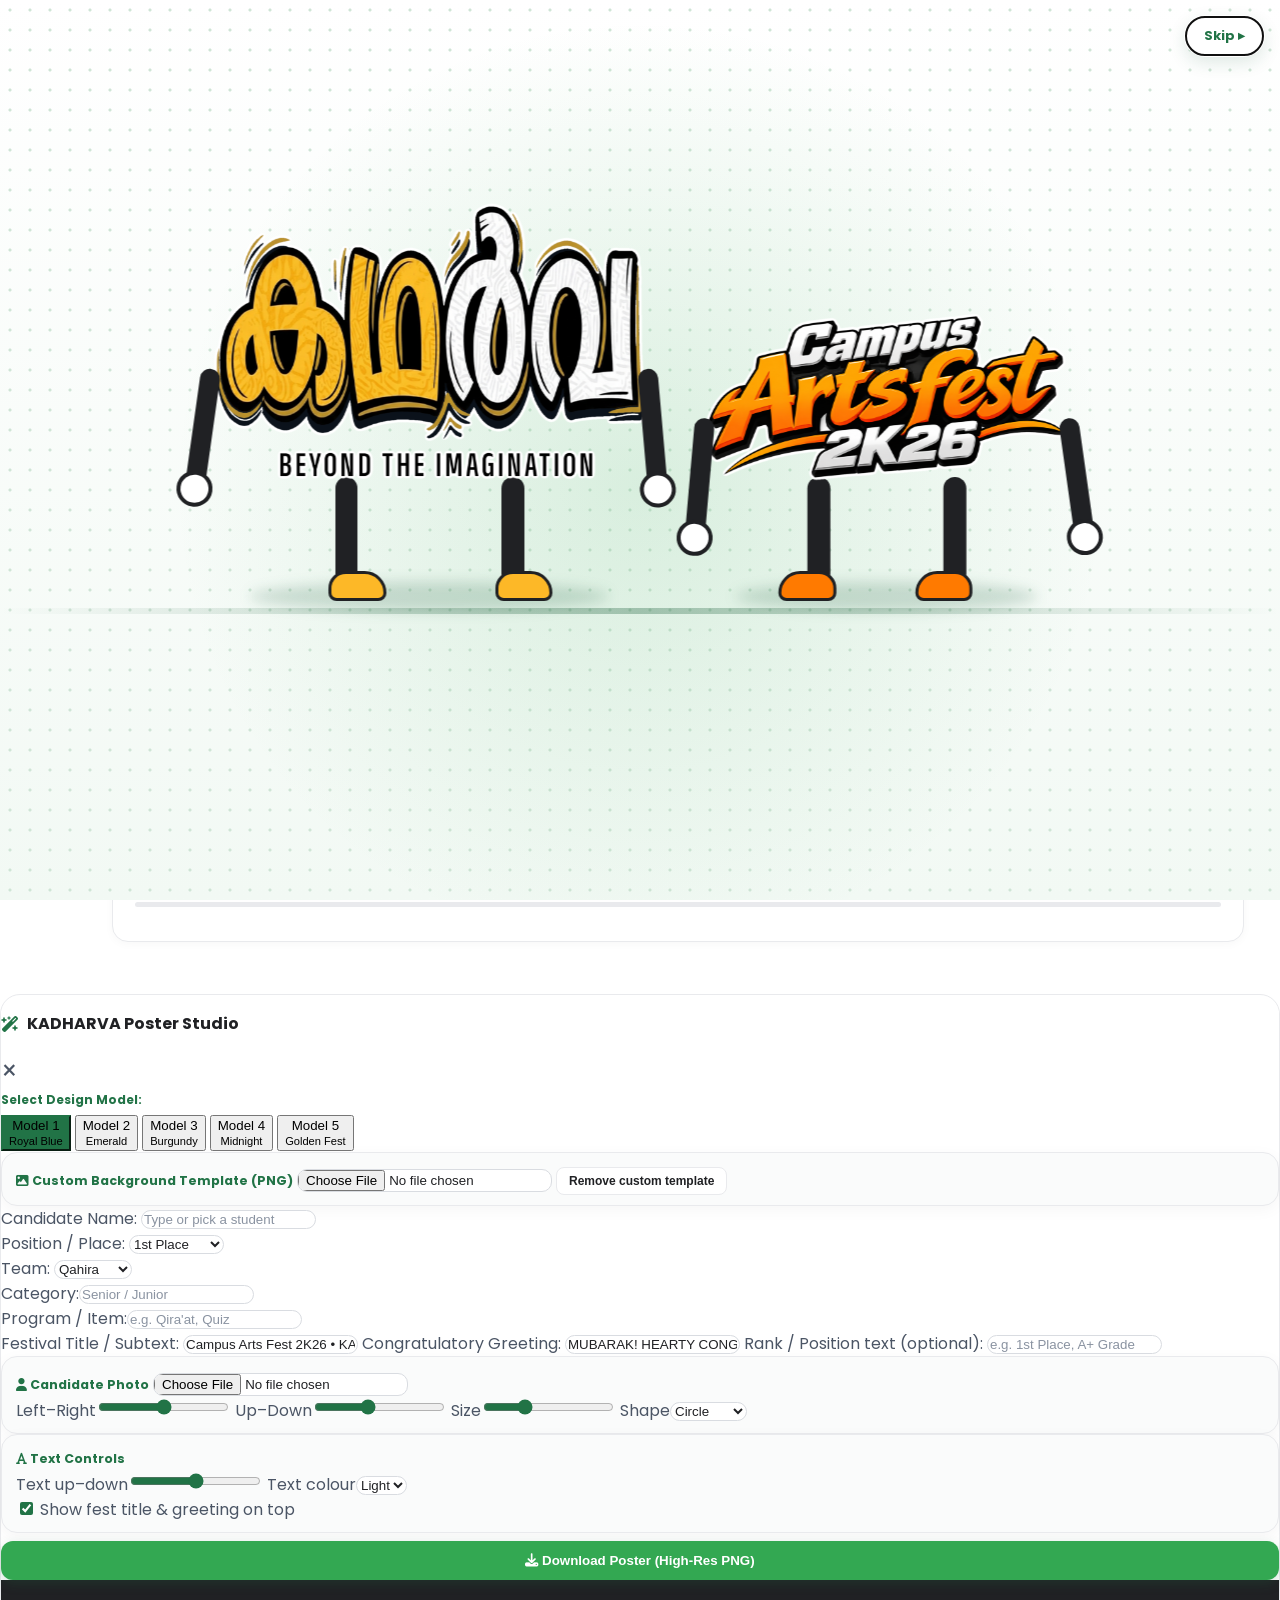
==== commit 96a397bd: "Add files via upload" ====
--- a/index.html
+++ b/index.html
@@ -6,8 +6,8 @@
   <title>KADHARVA Campus Arts Fest 2K26</title>
   <link href="https://fonts.googleapis.com/css2?family=Anek+Malayalam:wght@700;800&family=Bangers&family=Cinzel:wght@700&family=Gayathri:wght@700&family=Poppins:wght@300;400;500;600;700;800&display=swap" rel="stylesheet">
   <link rel="stylesheet" href="https://cdnjs.cloudflare.com/ajax/libs/font-awesome/6.5.0/css/all.min.css">
-  <link rel="stylesheet" href="theme.css?v=19">
-  <link rel="stylesheet" href="welcome-intro.css?v=3">
+  <link rel="stylesheet" href="theme.css?v=21">
+  <link rel="stylesheet" href="welcome-intro.css?v=4">
   <script>
     try {
       if ((!sessionStorage.getItem('KD_INTRO_SEEN') && !/[?&]intro=0/.test(location.search)) || /[?&]intro=1/.test(location.search)) {
@@ -56,124 +56,162 @@
     }
 
     html, body {
-      background: var(--white) !important;
-      color: var(--ink) !important;
+      background: #FFFFFF !important;
+      color: #202124 !important;
       overflow-x: hidden;
     }
 
-    /* Excel Green Left Rail + White Topbar matching image_2c4f84.png */
+    /* Left Excel Green Rail */
     .ref-rail {
       position: fixed; top: 0; left: 0; bottom: 0; width: 76px;
       background: linear-gradient(180deg, #217346 0%, #185C37 100%) !important;
       color: #FFFFFF; z-index: 1050;
-      display: flex; flex-direction: column; align-items: center; padding: 14px 0; gap: 10px;
+      display: flex; flex-direction: column; align-items: center; padding: 14px 0; gap: 12px;
     }
     .ref-brand-mark {
       width: 44px; height: 44px; border-radius: 12px; background: #FFFFFF; color: #217346;
       display: grid; place-items: center; font-weight: 800; font-size: 18px; cursor: pointer;
-    }
-    .ref-rail-nav { display: flex; flex-direction: column; gap: 4px; width: 100%; padding: 0 6px; }
+      box-shadow: 0 4px 12px rgba(0,0,0,0.12);
+    }
+    .ref-rail-nav { display: flex; flex-direction: column; gap: 6px; width: 100%; padding: 0 6px; }
     .ref-rail-btn {
       position: relative; width: 100%; border: 0; background: transparent; color: rgba(255,255,255,0.92);
-      padding: 8px 3px; border-radius: 12px; cursor: pointer;
-      display: flex; flex-direction: column; align-items: center; gap: 3px;
-      font-size: 10px; font-weight: 600; transition: background 0.18s;
-    }
-    .ref-rail-btn i { font-size: 15px; }
-    .ref-rail-btn:hover, .ref-rail-btn.active { background: rgba(255,255,255,0.2); color: #FFFFFF; }
-    .ref-rail-btn .notif-badge { position: absolute; top: 3px; right: 10px; }
-
+      padding: 9px 4px; border-radius: 12px; cursor: pointer;
+      display: flex; flex-direction: column; align-items: center; gap: 4px;
+      font-size: 10.5px; font-weight: 600; transition: background 0.18s, transform 0.15s;
+    }
+    .ref-rail-btn i { font-size: 16px; }
+    .ref-rail-btn:hover { background: rgba(255,255,255,0.16); color: #FFFFFF; }
+    .ref-rail-btn.active { background: #FFFFFF; color: #217346; box-shadow: 0 4px 12px rgba(0,0,0,0.12); }
+    .ref-rail-btn .notif-badge { position: absolute; top: 4px; right: 10px; }
+
+    /* Main Column */
     .ref-main { margin-left: 76px; min-height: 100vh; background: #FFFFFF; display: flex; flex-direction: column; }
+
+    /* Top White Header */
     .ref-topbar {
       position: sticky; top: 0; z-index: 900; height: 66px;
       background: #FFFFFF; border-bottom: 1px solid #E9EAED;
       padding: 0 clamp(14px, 2.5vw, 32px);
       display: flex; align-items: center; justify-content: space-between; gap: 14px;
     }
+    .ref-left-group { display: flex; align-items: center; gap: 10px; min-width: 0; }
     .ref-mobile-btn {
       display: none; width: 38px; height: 38px; border-radius: 10px;
       border: 1px solid #E9EAED; background: #F3F4F6; color: #202124; cursor: pointer;
     }
     .ref-logo-strip { display: flex; align-items: center; gap: 10px; }
-    .ref-logo-strip img.tb-l { height: 36px; width: auto; object-fit: contain; }
-    .ref-logo-strip img.tb-r { height: 28px; width: auto; object-fit: contain; }
-    .ref-sep { color: #E9EAED; font-size: 18px; }
+    .ref-logo-strip img.tb-l { height: 34px; width: auto; object-fit: contain; }
+    .ref-logo-strip img.tb-r { height: 26px; width: auto; object-fit: contain; }
+    .ref-sep { color: #D1D5DB; font-size: 16px; font-weight: 300; }
 
     .ref-search {
-      position: relative; flex: 1; max-width: 460px; margin: 0 auto;
-      background: #F3F4F6; border-radius: 999px; display: flex; align-items: center; padding: 0 14px;
-    }
+      position: relative; flex: 1; max-width: 440px; margin: 0 auto;
+      background: #F3F4F6; border: 1px solid #E9EAED; border-radius: 999px;
+      display: flex; align-items: center; padding: 0 14px; transition: border-color 0.2s, background 0.2s;
+    }
+    .ref-search:focus-within { background: #FFFFFF; border-color: #217346; box-shadow: 0 0 0 3px rgba(33,115,70,0.12); }
     .ref-search i { color: #4B5565; font-size: 13px; }
     .ref-search input {
       border: 0 !important; background: transparent !important; box-shadow: none !important;
-      margin: 0 !important; padding: 9px 10px !important; font-size: 13px; width: 100%; color: #202124 !important;
+      margin: 0 !important; padding: 8px 10px !important; font-size: 13px; width: 100%; color: #202124 !important;
     }
     .ref-search-drop {
       display: none; position: absolute; top: 44px; left: 0; right: 0;
       background: #FFFFFF; border: 1px solid #E9EAED; border-radius: 14px;
-      box-shadow: 0 12px 30px rgba(32,33,36,0.12); max-height: 280px; overflow-y: auto; z-index: 980;
-    }
-    .ref-hit { padding: 10px 14px; border-bottom: 1px solid #F3F4F6; font-size: 13px; cursor: pointer; display: flex; justify-content: space-between; }
-    .ref-hit:hover { background: #F3F4F6; }
+      box-shadow: 0 12px 30px rgba(32,33,36,0.14); max-height: 280px; overflow-y: auto; z-index: 980;
+    }
+    .ref-hit { padding: 10px 14px; border-bottom: 1px solid #F3F4F6; font-size: 13px; cursor: pointer; display: flex; justify-content: space-between; align-items: center; gap: 8px; }
+    .ref-hit:last-child { border-bottom: 0; }
+    .ref-hit:hover { background: #E8F4EC; }
 
     .ref-top-actions { display: flex; align-items: center; gap: 8px; }
     .ref-pill-btn {
       position: relative; border: 1px solid #E9EAED; background: #FFFFFF; color: #202124;
       width: 38px; height: 38px; border-radius: 10px; font-size: 13.5px;
-      cursor: pointer; display: inline-flex; align-items: center; justify-content: center;
+      cursor: pointer; display: inline-flex; align-items: center; justify-content: center; transition: background 0.15s;
     }
     .ref-pill-btn:hover { background: #F3F4F6; }
     .ref-pill-btn .notif-badge { position: absolute; top: -5px; right: -5px; }
     .ref-green-btn {
       border: 0; background: #217346; color: #FFFFFF;
       padding: 9px 15px; border-radius: 10px; font-size: 12.5px; font-weight: 700;
-      cursor: pointer; display: inline-flex; align-items: center; gap: 7px;
+      cursor: pointer; display: inline-flex; align-items: center; gap: 7px; transition: background 0.18s;
     }
     .ref-green-btn:hover { background: #185C37; }
 
-    .ref-content { padding: 24px clamp(14px, 2.5vw, 32px) 48px; }
+    /* Organized Page Content */
+    .ref-content { padding: 24px clamp(16px, 2.8vw, 36px) 52px; max-width: 1440px; width: 100%; margin: 0 auto; }
     .view-panel { display: none; padding: 0 !important; min-height: auto !important; }
-    .view-panel.active { display: block !important; }
-
-    .ref-page-head { display: flex; justify-content: space-between; align-items: flex-start; flex-wrap: wrap; gap: 12px; margin-bottom: 18px; }
-    .ref-page-head h1 { font-size: 24px; font-weight: 800; color: #202124; margin-bottom: 3px; }
-    .ref-page-head p { font-size: 13px; color: #4B5565; }
+    .view-panel.active { display: block !important; animation: fadeUp 0.25s ease; }
+    @keyframes fadeUp { from { opacity: 0; transform: translateY(6px); } to { opacity: 1; transform: none; } }
+
+    .ref-page-head {
+      display: flex; justify-content: space-between; align-items: center;
+      flex-wrap: wrap; gap: 12px; margin-bottom: 20px; padding-bottom: 12px; border-bottom: 1px solid #E9EAED;
+    }
+    .ref-page-head h1 { font-size: 24px; font-weight: 800; color: #202124; letter-spacing: -0.3px; margin-bottom: 3px; }
+    .ref-page-head p { font-size: 13px; color: #4B5565; margin: 0; }
 
     /* 4-card KPI strip */
-    .ref-kpi-grid { display: grid; grid-template-columns: repeat(4, 1fr); gap: 16px; margin-bottom: 18px; }
+    .ref-kpi-grid { display: grid; grid-template-columns: repeat(4, 1fr); gap: 16px; margin-bottom: 20px; }
     @media (max-width: 1050px) { .ref-kpi-grid { grid-template-columns: repeat(2, 1fr); } }
     @media (max-width: 560px) { .ref-kpi-grid { grid-template-columns: 1fr; } }
     .ref-kpi-card {
       background: #F3F4F6; border: 1px solid #E9EAED; border-radius: 16px;
-      padding: 18px 20px; display: flex; flex-direction: column; justify-content: space-between; min-height: 98px;
+      padding: 18px 20px; display: flex; flex-direction: column; justify-content: space-between; min-height: 102px;
     }
     .ref-kpi-label { font-size: 12.5px; font-weight: 600; color: #4B5565; }
-    .ref-kpi-val { font-size: 28px; font-weight: 800; color: #202124; margin-top: 10px; }
+    .ref-kpi-val { font-size: 28px; font-weight: 800; color: #202124; margin-top: 10px; line-height: 1.1; }
     .ref-kpi-val.green { color: #217346; }
 
-    /* Two-column cards matching screenshot */
-    .ref-two-cards { display: grid; grid-template-columns: repeat(auto-fit, minmax(320px, 1fr)); gap: 18px; margin-bottom: 18px; }
+    /* Clean Card Grid */
+    .ref-two-cards { display: grid; grid-template-columns: repeat(auto-fit, minmax(340px, 1fr)); gap: 18px; margin-bottom: 20px; }
     .ref-card {
-      background: #FFFFFF; border: 1px solid #E9EAED; border-radius: 18px;
-      padding: 20px 22px; margin-bottom: 18px; box-shadow: 0 2px 10px rgba(32,33,36,0.03);
-    }
-    .ref-card-head { display: flex; justify-content: space-between; align-items: center; gap: 10px; margin-bottom: 12px; }
-    .ref-card-head h3 { font-size: 16px; font-weight: 800; color: #202124; }
-    .ref-card-head p { font-size: 12.5px; color: #4B5565; margin-top: 2px; }
+      background: #FFFFFF; border: 1px solid #E9EAED; border-radius: 16px;
+      padding: 20px 22px; margin-bottom: 20px; box-shadow: 0 2px 10px rgba(32,33,36,0.03);
+    }
+    .ref-card:last-child { margin-bottom: 0; }
+    .ref-card-head { display: flex; justify-content: space-between; align-items: center; gap: 12px; flex-wrap: wrap; margin-bottom: 14px; }
+    .ref-card-head h3 { font-size: 16px; font-weight: 800; color: #202124; margin: 0; }
+    .ref-card-head p { font-size: 12.5px; color: #4B5565; margin: 2px 0 0; }
+
     .ref-spotlight {
       background: #F3F4F6; border-left: 4px solid #217346; border-radius: 12px;
-      padding: 13px 16px; margin-bottom: 12px;
-    }
-
-    .side-drawer { background: #217346 !important; }
+      padding: 14px 16px; margin-bottom: 14px;
+    }
+    .ref-quote {
+      background: #FAFBFB; border: 1px solid #E9EAED; border-radius: 12px; padding: 12px 14px;
+    }
+
+    /* Admin Sub-Navigation Pills */
+    .official-tabs {
+      display: flex; gap: 8px; flex-wrap: wrap; background: #F3F4F6;
+      padding: 10px; border-radius: 14px; border: 1px solid #E9EAED; margin-bottom: 20px;
+    }
+    .tab-btn {
+      background: #FFFFFF; color: #202124; border: 1px solid #E9EAED;
+      padding: 8px 14px; border-radius: 10px; font-size: 12.5px; font-weight: 700;
+      cursor: pointer; display: inline-flex; align-items: center; gap: 6px; transition: all 0.15s;
+    }
+    .tab-btn:hover { background: #E8F4EC; border-color: #cfe5d6; color: #185C37; }
+    .tab-btn.active { background: #217346 !important; border-color: #217346 !important; color: #FFFFFF !important; }
+    .official-tab-content { display: none; }
+    .official-tab-content.active { display: block; animation: fadeUp 0.2s ease; }
+
+    /* Button & Badge Overrides for Excel Green */
+    .side-drawer { background: linear-gradient(180deg, #217346 0%, #185C37 100%) !important; }
     .side-drawer a { color: #FFFFFF !important; }
     .side-drawer .close-btn { color: #FFFFFF !important; }
-    button.btn { background: #217346 !important; box-shadow: 0 4px 12px rgba(33,115,70,0.2) !important; }
-    button.btn:hover { background: #185C37 !important; }
-    button.btn-success { background: #33A852 !important; }
-    .tab-btn.active, .tab-btn:hover { background: #217346 !important; border-color: #217346 !important; color: #FFFFFF !important; }
-    .badge-timer { background: #E8F4EC !important; border-color: #cfe5d6 !important; color: #185C37 !important; }
-    .live-pulse { background: #33A852 !important; box-shadow: 0 0 8px #33A852 !important; }
+    button.btn, .btn-coral { background: #217346 !important; color: #FFFFFF !important; border: 0; border-radius: 10px; font-weight: 700; cursor: pointer; }
+    button.btn:hover, .btn-coral:hover { background: #185C37 !important; }
+    button.btn-success, .btn-coral-sm, .btn-coral-pill { background: #33A852 !important; color: #FFFFFF !important; border: 0; border-radius: 10px; font-weight: 700; cursor: pointer; }
+    button.btn-success:hover, .btn-coral-sm:hover, .btn-coral-pill:hover { background: #217346 !important; }
+    .btn-outline-sm { background: #FFFFFF; color: #202124; border: 1px solid #E9EAED; border-radius: 8px; padding: 6px 12px; font-size: 12px; font-weight: 600; cursor: pointer; display: inline-flex; align-items: center; gap: 6px; }
+    .btn-outline-sm:hover { background: #F3F4F6; border-color: #217346; color: #217346; }
+    .btn-danger-sm { background: #FEF2F2; color: #B91C1C; border: 1px solid #FECACA; border-radius: 8px; padding: 6px 10px; font-size: 12px; font-weight: 700; cursor: pointer; }
+    .badge-timer { background: #E8F4EC !important; border: 1px solid #cfe5d6 !important; color: #185C37 !important; padding: 5px 12px; border-radius: 999px; font-size: 12px; font-weight: 700; display: inline-flex; align-items: center; gap: 6px; }
+    .live-pulse { width: 8px; height: 8px; border-radius: 50%; background: #33A852 !important; display: inline-block; }
 
     @media (max-width: 900px) {
       .ref-rail { display: none; }
@@ -194,7 +232,7 @@
   <a href="javascript:void(0)" onclick="showView('officialView')"><i class="fa-solid fa-user-shield"></i> Admin</a>
 </div>
 
-<!-- EXCEL GREEN LEFT RAIL -->
+<!-- LEFT NAVIGATION RAIL -->
 <aside class="ref-rail" aria-label="Primary Navigation">
   <div class="ref-brand-mark" onclick="showView('dashboardView')" title="KADHARVA Campus Arts Fest 2K26">K</div>
   <nav class="ref-rail-nav">
@@ -206,9 +244,9 @@
 </aside>
 
 <div class="ref-main">
-  <!-- WHITE TOPBAR -->
+  <!-- TOP HEADER BAR -->
   <header class="ref-topbar">
-    <div style="display:flex;align-items:center;gap:10px;">
+    <div class="ref-left-group">
       <button class="ref-mobile-btn" onclick="openNav()" aria-label="Open menu"><i class="fa-solid fa-bars"></i></button>
       <div class="ref-logo-strip">
         <img src="fest-name.png" alt="KADHARVA" class="tb-l" onerror="this.style.display='none'">
@@ -219,26 +257,28 @@
 
     <div class="ref-search">
       <i class="fa-solid fa-magnifying-glass"></i>
-      <input type="text" id="refGlobalSearch" onkeyup="refSearch(this.value)" placeholder="Search programs, candidates, reg no...">
+      <input type="text" id="refGlobalSearch" onkeyup="refSearch(this.value)" placeholder="Search candidates, reg no...">
       <div id="refSearchDrop" class="ref-search-drop"></div>
     </div>
 
     <div class="ref-top-actions">
-      <button class="ref-pill-btn" onclick="showView('officialView')" title="Admin Notifications"><i class="fa-regular fa-bell"></i><span id="notifBadge" class="notif-badge" style="display:none"></span></button>
+      <button class="ref-pill-btn" onclick="showView('officialView')" title="Official Portal Notifications"><i class="fa-regular fa-bell"></i><span id="notifBadge" class="notif-badge" style="display:none"></span></button>
       <button class="ref-pill-btn" onclick="toggleFullScreen()" title="Full Screen"><i class="fa-solid fa-expand" id="fsIcon"></i></button>
       <button class="ref-green-btn" onclick="showView('officialView')"><i class="fa-solid fa-user-shield"></i> Official Portal</button>
     </div>
   </header>
 
   <main class="ref-content">
-    <!-- 1. FESTIVAL DASHBOARD (MATCHING IMAGE_2C4F84.PNG INTERFACE) -->
+    <!-- 1. FESTIVAL DASHBOARD (PUBLIC) -->
     <div id="dashboardView" class="view-panel active">
       <div class="ref-page-head">
         <div>
           <h1>Festival Dashboard</h1>
           <p>Live standings, schedule updates, and published competition results for MMO Campus Arts Fest 2K26.</p>
         </div>
-        <span class="badge-timer" style="background:#F3F4F6 !important;border-color:#E9EAED !important;color:#202124 !important;"><i class="fa-solid fa-rotate"></i> Synced: <b id="pubLastSync" style="margin-left:4px;">Just now</b></span>
+        <span class="badge-timer" style="background:#F3F4F6 !important;border-color:#E9EAED !important;color:#202124 !important;">
+          <i class="fa-solid fa-rotate"></i> Synced: <b id="pubLastSync" style="margin-left:4px;">Just now</b>
+        </span>
       </div>
 
       <div class="ref-kpi-grid">
@@ -263,7 +303,10 @@
       <div class="ref-two-cards">
         <div class="ref-card" style="margin-bottom:0;">
           <div class="ref-card-head">
-            <h3>Live Team Standings</h3>
+            <div>
+              <h3>Live Team Standings</h3>
+              <p>Overall standings from published results.</p>
+            </div>
             <button class="ref-green-btn" onclick="showView('pointTableView')">Point Table</button>
           </div>
           <div id="pubLiveLeaderboard"></div>
@@ -271,11 +314,14 @@
 
         <div class="ref-card" style="margin-bottom:0;">
           <div class="ref-card-head">
-            <h3>Published Result Spotlight</h3>
+            <div>
+              <h3>Published Result Spotlight</h3>
+              <p>Recent published winners &amp; daily wisdom.</p>
+            </div>
             <span class="badge-timer" id="rotatorTimerBadge"><span class="live-pulse"></span> 30s</span>
           </div>
           <div id="announcedDisplay" class="ref-spotlight"><div class="muted-text">Loading published results...</div></div>
-          <div id="quoteDisplay">
+          <div id="quoteDisplay" class="ref-quote">
             <div class="quote-text">"The best among you are those who have the best manners and character."</div>
             <div class="quote-translation"><b>തർജ്ജമ:</b> നിങ്ങളിൽ ഏറ്റവും ഉത്തമർ അത്യുത്തമമായ സ്വഭാവഗുണമുള്ളവരാണ്.</div>
           </div>
@@ -284,12 +330,15 @@
 
       <div class="ref-card">
         <div class="ref-card-head">
-          <h3 id="displayHeaderTitle">Category Standings</h3>
+          <div>
+            <h3 id="displayHeaderTitle">Category Standings</h3>
+            <p>Auto-rotating category leaderboard summary.</p>
+          </div>
         </div>
         <div id="carouselCardContainer"><p class="muted-text">Loading category standings...</p></div>
       </div>
 
-      <div class="ref-card" style="margin-bottom:0;">
+      <div class="ref-card">
         <div class="ref-card-head">
           <div>
             <h3>Team &amp; Category Score Rotation</h3>
@@ -313,43 +362,58 @@
     <!-- 2. PUBLIC POINT TABLE & STUDENT SCORE LOOKUP -->
     <div id="pointTableView" class="view-panel">
       <div class="ref-page-head">
-        <div><h1>Point Table &amp; Leaderboard</h1><p>Official team standings and published score lookup.</p></div>
-      </div>
+        <div>
+          <h1>Point Table &amp; Leaderboard</h1>
+          <p>Official team standings and individual student score lookup.</p>
+        </div>
+        <button class="ref-green-btn" onclick="showView('dashboardView')"><i class="fa-solid fa-arrow-left"></i> Back to Dashboard</button>
+      </div>
+
       <div class="ref-card">
-        <h3>Grand Team Leaderboard</h3>
+        <div class="ref-card-head"><h3>Grand Team Leaderboard</h3></div>
         <div id="teamPointsTable" class="table-responsive"></div>
       </div>
+
       <div id="categoryBreakdownTables" class="ref-two-cards"></div>
+
       <div class="ref-card">
-        <h3><i class="fa-solid fa-magnifying-glass"></i> Student Score Lookup</h3>
-        <input type="text" id="studentRegNo" placeholder="Enter Registration No (e.g. MMOSA01)">
-        <button class="btn" onclick="lookupResult()"><i class="fa-solid fa-search"></i> Search Score</button>
-        <div id="studentResultBox" style="margin-top:10px;"></div>
+        <div class="ref-card-head"><h3><i class="fa-solid fa-magnifying-glass"></i> Student Score Lookup</h3></div>
+        <div class="inline-form">
+          <input type="text" id="studentRegNo" placeholder="Enter Registration No (e.g. MMOSA01)">
+          <button class="btn" onclick="lookupResult()"><i class="fa-solid fa-search"></i> Search Score</button>
+        </div>
+        <div id="studentResultBox" style="margin-top:12px;"></div>
       </div>
     </div>
 
-    <!-- 3. OFFICIAL PORTAL (ALL CONFIDENTIAL ADMIN SECTIONS KEPT HERE) -->
+    <!-- 3. OFFICIAL PORTAL (ALL CONFIDENTIAL ADMIN TOOLS LOCKED HERE) -->
     <div id="officialView" class="view-panel">
       <div class="ref-page-head">
-        <div><h1>Official Management Portal</h1><p>Restricted admin workspace for programs, candidates, entries, schedule, judges slips, results, announcements, and analytics.</p></div>
+        <div>
+          <h1>Official Management Portal</h1>
+          <p>Restricted admin workspace for programs, candidates, entries, schedule, judges slips, results, announcements, and analytics.</p>
+        </div>
       </div>
 
       <div id="officialAuth" class="ref-card" style="max-width:460px;">
         <h3 style="margin-bottom:6px;">Admin Sign In</h3>
-        <input type="text" id="officialUser" placeholder="Admin Username">
-        <input type="password" id="officialPass" placeholder="Admin Password">
+        <p class="muted-text" style="margin-bottom:14px;">Enter administrator credentials to manage festival records.</p>
+        <input type="text" id="officialUser" placeholder="Admin Username" autocomplete="username">
+        <input type="password" id="officialPass" placeholder="Admin Password" autocomplete="current-password" onkeydown="if(event.key==='Enter')authOfficial()">
         <button class="btn" onclick="authOfficial()"><i class="fa-solid fa-right-to-bracket"></i> Login as Admin</button>
         <div id="officialLoginErr" style="color:#ef4444;font-size:12px;margin-top:8px;"></div>
       </div>
 
       <div id="officialContent" style="display:none;">
-        <div style="display:flex;justify-content:space-between;align-items:center;margin-bottom:18px;flex-wrap:wrap;gap:8px;">
-          <span class="badge" style="background:#217346;color:#fff;">🔑 Admin Mode Active</span>
-          <div style="display:flex;gap:8px;flex-wrap:wrap;">
-            <button onclick="openPrintCenter()" style="padding:7px 14px;font-size:12px;background:#217346;color:#fff;border:none;border-radius:8px;cursor:pointer;font-weight:700;"><i class="fa-solid fa-print"></i> Print Center</button>
-            <button onclick="printAllData()" style="padding:7px 14px;font-size:12px;background:#185C37;color:#fff;border:none;border-radius:8px;cursor:pointer;font-weight:600;"><i class="fa-solid fa-print"></i> Print All Data</button>
-            <button onclick="syncToCloud()" style="padding:7px 14px;font-size:12px;background:#33A852;color:#fff;border:none;border-radius:8px;cursor:pointer;font-weight:600;"><i class="fa-solid fa-cloud-arrow-up"></i> Save to Cloud</button>
-            <button onclick="logoutOfficial()" style="padding:7px 14px;font-size:12px;background:#ef4444;color:#fff;border:none;border-radius:8px;cursor:pointer;font-weight:600;">Logout</button>
+        <div class="ref-card" style="padding:14px 18px;">
+          <div style="display:flex;justify-content:space-between;align-items:center;flex-wrap:wrap;gap:10px;">
+            <span class="badge" style="background:#217346;color:#fff;">🔑 Admin Mode Active</span>
+            <div style="display:flex;gap:8px;flex-wrap:wrap;">
+              <button onclick="openPrintCenter()" class="btn-outline-sm"><i class="fa-solid fa-print"></i> Print Center</button>
+              <button onclick="printAllData()" class="btn-outline-sm"><i class="fa-solid fa-print"></i> Print All Data</button>
+              <button onclick="syncToCloud()" class="ref-green-btn"><i class="fa-solid fa-cloud-arrow-up"></i> Save to Cloud</button>
+              <button onclick="logoutOfficial()" class="btn-danger-sm">Logout</button>
+            </div>
           </div>
         </div>
 
@@ -368,8 +432,8 @@
         </div>
 
         <div id="tabPrograms" class="official-tab-content active">
-          <div class="report-box">
-            <h4 style="margin-bottom:10px;"><i class="fa-solid fa-plus-circle"></i> Add Competition Program</h4>
+          <div class="ref-card">
+            <div class="ref-card-head"><h3><i class="fa-solid fa-plus-circle"></i> Add Competition Program</h3></div>
             <div class="form-grid">
               <div><label>Program Type:</label>
                 <select id="progType" onchange="toggleCategorySelect()">
@@ -384,32 +448,45 @@
                   <option value="JUNIOR">Junior</option>
                   <option value="SUB-JUNIOR">Sub-Junior</option>
                 </select></div>
-            </div>
-            <label>Max participants per team (leave blank = default: Individual 3, others no limit; 0 = no limit):</label>
-            <input type="number" id="progMax" min="0" placeholder="e.g. 3">
+              <div><label>Max / Team (0 = unlimited):</label>
+                <input type="number" id="progMax" min="0" placeholder="e.g. 3"></div>
+            </div>
             <div id="programRowsContainer">
               <div class="program-input-row" style="display:flex;gap:8px;margin-bottom:8px;">
                 <input type="text" class="prog-name-input" placeholder="Enter Program Name (e.g. Qira'at, Quiz, Madih, Duff)">
               </div>
             </div>
-            <div style="display:flex;gap:10px;">
-              <button class="btn" type="button" onclick="addMoreProgramRow()" style="background:#F3F4F6 !important;color:#202124 !important;"><i class="fa-solid fa-plus"></i> + Add More</button>
+            <div class="btn-row">
+              <button class="btn-outline-sm" type="button" onclick="addMoreProgramRow()"><i class="fa-solid fa-plus"></i> Add Row</button>
               <button class="btn btn-success" type="button" onclick="savePrograms()"><i class="fa-solid fa-save"></i> Save Programs</button>
             </div>
           </div>
-          <h4 style="margin:18px 0 8px 0;">📋 Listed Competition Programs</h4>
-          <div style="display:flex;gap:8px;flex-wrap:wrap;align-items:center;margin-bottom:8px;">
-            <select id="plFilter" onchange="renderProgramListView()" style="margin:0;width:auto;"><option value="">All Categories</option><option value="SENIOR">Senior</option><option value="JUNIOR">Junior</option><option value="SUB-JUNIOR">Sub-Junior</option><option value="GENERAL">General</option></select>
-            <button class="btn" style="width:auto;padding:8px 18px;margin:0;" onclick="printProgramList()"><i class="fa-solid fa-print"></i> Print Program List</button>
-          </div>
-          <div id="programListBox"></div>
-          <div id="programsListTable" class="table-responsive"></div>
+
+          <div class="ref-card">
+            <div class="ref-card-head">
+              <h3>Listed Competition Programs</h3>
+              <div class="btn-row">
+                <select id="plFilter" onchange="renderProgramListView()" class="compact-select"><option value="">All Categories</option><option value="SENIOR">Senior</option><option value="JUNIOR">Junior</option><option value="SUB-JUNIOR">Sub-Junior</option><option value="GENERAL">General</option></select>
+                <button class="btn-outline-sm" onclick="printProgramList()"><i class="fa-solid fa-print"></i> Print</button>
+              </div>
+            </div>
+            <div id="programListBox"></div>
+            <div id="programsListTable" class="table-responsive"></div>
+          </div>
         </div>
 
         <div id="tabCandidates" class="official-tab-content">
-          <div class="report-box">
-            <h4 style="margin-bottom:6px;"><i class="fa-solid fa-users"></i> Add Multiple Candidates / Members</h4>
-            <p class="muted-text" style="margin-bottom:14px;">Select Category and Team. Registration numbers update automatically.</p>
+          <div class="ref-card">
+            <div class="ref-card-head">
+              <div>
+                <h3><i class="fa-solid fa-users"></i> Add Multiple Candidates / Members</h3>
+                <p>Registration numbers generate automatically based on category and team.</p>
+              </div>
+              <div class="btn-row">
+                <button class="btn-outline-sm" onclick="printTeamListPDF()"><i class="fa-solid fa-print"></i> Team List PDF</button>
+                <button class="btn btn-success" onclick="printEntryFormPDF()"><i class="fa-solid fa-file-signature"></i> Print Entry Form</button>
+              </div>
+            </div>
             <div class="form-grid">
               <div><label>1. Select Category:</label>
                 <select id="candCategory" onchange="refreshCandidateRowsReg()">
@@ -419,103 +496,112 @@
                 </select></div>
               <div><label>2. Select Team:</label>
                 <select id="candTeam" onchange="refreshCandidateRowsReg()">
-                  <option value="Qahira">Qahira (ഖാഹിറ) - A (Blue)</option>
-                  <option value="Qudsiya">Qudsiya (ഖുദ്‌സിയ) - B (Green)</option>
-                  <option value="Qurthuba">Qurthuba (ഖുർത്തുബ) - C (Red)</option>
+                  <option value="Qahira">Qahira (ഖാഹിറ) - A</option>
+                  <option value="Qudsiya">Qudsiya (ഖുദ്‌സിയ) - B</option>
+                  <option value="Qurthuba">Qurthuba (ഖുർത്തുബ) - C</option>
                 </select></div>
             </div>
-            <div style="background:#fff;border:1px solid #E9EAED;border-radius:12px;padding:14px;margin-bottom:14px;">
-              <div style="display:flex;justify-content:space-between;align-items:center;margin-bottom:10px;">
-                <label style="font-size:13px;font-weight:700;color:#217346;margin:0;">Candidate Names &amp; Auto Reg Numbers:</label>
-                <button type="button" onclick="addCandidateRow()" style="background:#E8F4EC;color:#185C37;font-weight:700;border:1px solid #cfe5d6;border-radius:6px;padding:5px 12px;font-size:12.5px;cursor:pointer;"><i class="fa-solid fa-plus"></i> + Add More Member</button>
-              </div>
-              <div id="candidateRowsContainer"></div>
-            </div>
-            <div style="display:flex;gap:10px;flex-wrap:wrap;">
-              <button class="btn btn-success" style="flex:1;min-width:180px;" onclick="saveBatchCandidates()"><i class="fa-solid fa-save"></i> Save All Members</button>
-              <button class="btn" style="flex:1;min-width:180px;" onclick="printTeamListPDF()"><i class="fa-solid fa-print"></i> Print Full Team List</button>
-              <button class="btn" style="flex:1;min-width:180px;" onclick="printEntryFormPDF()"><i class="fa-solid fa-file-signature"></i> Print Entry Form</button>
-            </div>
-          </div>
-          <h4 style="margin:18px 0 8px 0;">👥 Registered Candidates Directory</h4>
-          <div id="candidatesListTable" class="table-responsive"></div>
+            <div class="sub-card" style="margin-bottom:14px;">
+              <div class="card-head">
+                <label style="margin:0;">Candidate Names &amp; Auto Reg Numbers</label>
+                <button type="button" class="btn-outline-sm" onclick="addCandidateRow()"><i class="fa-solid fa-plus"></i> Add Member</button>
+              </div>
+              <div id="candidateRowsContainer" style="margin-top:10px;"></div>
+            </div>
+            <button class="btn btn-success" onclick="saveBatchCandidates()"><i class="fa-solid fa-save"></i> Save All Members</button>
+          </div>
+
+          <div class="ref-card">
+            <div class="ref-card-head"><h3>Registered Candidates Directory</h3></div>
+            <div id="candidatesListTable" class="table-responsive"></div>
+          </div>
         </div>
 
         <div id="tabEntries" class="official-tab-content">
-          <div class="report-box">
-            <h4 style="margin-bottom:6px;"><i class="fa-solid fa-square-check"></i> Candidate Program Entries</h4>
-            <p class="muted-text" style="margin-bottom:14px;">Tick programs per candidate. Team maximum limits are enforced automatically.</p>
+          <div class="ref-card">
+            <div class="ref-card-head">
+              <div>
+                <h3><i class="fa-solid fa-square-check"></i> Candidate Program Entries</h3>
+                <p>Tick programs per candidate. Per-team limits are enforced automatically.</p>
+              </div>
+              <div class="btn-row">
+                <button class="btn-outline-sm" onclick="openPrintCenter({report:'participants',team:document.getElementById('entTeam').value,cat:document.getElementById('entCat').value})"><i class="fa-solid fa-print"></i> Print Participants</button>
+                <button class="btn btn-success" onclick="saveEntries()"><i class="fa-solid fa-cloud-arrow-up"></i> Save Entries</button>
+              </div>
+            </div>
             <div class="form-grid">
               <div><label>Team:</label>
-                <select id="entTeam" onchange="renderEntriesTab()"><option value="Qahira">Qahira (Blue)</option><option value="Qudsiya">Qudsiya (Green)</option><option value="Qurthuba">Qurthuba (Red)</option></select></div>
+                <select id="entTeam" onchange="renderEntriesTab()"><option value="Qahira">Qahira</option><option value="Qudsiya">Qudsiya</option><option value="Qurthuba">Qurthuba</option></select></div>
               <div><label>Category:</label>
                 <select id="entCat" onchange="renderEntriesTab()"><option value="SENIOR">Senior</option><option value="JUNIOR">Junior</option><option value="SUB-JUNIOR">Sub-Junior</option></select></div>
             </div>
+            <div style="margin-bottom:8px;"><span id="entStatus"></span></div>
             <div id="entriesTable" class="table-responsive ent-wrap"></div>
-            <div style="display:flex;gap:14px;flex-wrap:wrap;align-items:center;margin-top:12px;">
-              <button class="btn btn-success" style="width:auto;padding:10px 22px;margin:0;" onclick="saveEntries()"><i class="fa-solid fa-cloud-arrow-up"></i> Save Entries</button>
-              <button class="btn" style="width:auto;padding:10px 22px;margin:0;" onclick="openPrintCenter({report:'participants',team:document.getElementById('entTeam').value,cat:document.getElementById('entCat').value})"><i class="fa-solid fa-print"></i> Print Participants</button>
-              <span id="entStatus" style="font-size:13px;"></span>
-            </div>
           </div>
         </div>
 
         <div id="tabSchedule" class="official-tab-content">
-          <div class="report-box">
-            <h4 style="margin-bottom:10px;"><i class="fa-solid fa-calendar-plus"></i> Add Schedule Item</h4>
+          <div class="ref-card">
+            <div class="ref-card-head"><h3><i class="fa-solid fa-calendar-plus"></i> Add Schedule Item</h3></div>
             <div class="form-grid">
               <div><label>Date</label><input type="date" id="schDate"></div>
               <div><label>Start time</label><input type="time" id="schTime"></div>
               <div><label>End time (optional)</label><input type="time" id="schEnd"></div>
               <div><label>Program</label><input type="text" id="schProgram" list="schProgList" placeholder="Pick or type program"></div>
               <div><label>Category</label><select id="schCategory"><option value="ALL">All Categories</option><option value="SENIOR">Senior</option><option value="JUNIOR">Junior</option><option value="SUB-JUNIOR">Sub-Junior</option><option value="GENERAL">General</option></select></div>
-              <div><label>Venue / Stage (optional)</label><input type="text" id="schVenue" placeholder="e.g. Main Stage"></div>
+              <div><label>Venue / Stage</label><input type="text" id="schVenue" placeholder="e.g. Main Stage"></div>
             </div>
             <input type="text" id="schNote" placeholder="Note (optional)">
             <datalist id="schProgList"></datalist>
             <button class="btn btn-success" onclick="addScheduleItem()"><i class="fa-solid fa-plus"></i> Add to Schedule</button>
           </div>
-          <div style="display:flex;gap:8px;flex-wrap:wrap;align-items:center;margin-bottom:8px;">
-            <select id="schedFilter" onchange="renderScheduleViews()" style="margin:0;width:auto;"><option value="ALL">All Categories</option><option value="SENIOR">Senior</option><option value="JUNIOR">Junior</option><option value="SUB-JUNIOR">Sub-Junior</option><option value="GENERAL">General</option></select>
-            <button class="btn" style="width:auto;padding:8px 18px;margin:0;" onclick="printSchedule()"><i class="fa-solid fa-print"></i> Print Schedule</button>
-          </div>
-          <div id="scheduleBox"></div>
-          <div id="schedAdminList" class="table-responsive"></div>
+
+          <div class="ref-card">
+            <div class="ref-card-head">
+              <h3>Schedule Timetable</h3>
+              <div class="btn-row">
+                <select id="schedFilter" onchange="renderScheduleViews()" class="compact-select"><option value="ALL">All Categories</option><option value="SENIOR">Senior</option><option value="JUNIOR">Junior</option><option value="SUB-JUNIOR">Sub-Junior</option><option value="GENERAL">General</option></select>
+                <button class="btn-outline-sm" onclick="printSchedule()"><i class="fa-solid fa-print"></i> Print Schedule</button>
+              </div>
+            </div>
+            <div id="scheduleBox"></div>
+            <div id="schedAdminList" class="table-responsive"></div>
+          </div>
         </div>
 
         <div id="tabJudges" class="official-tab-content">
-          <div class="report-box">
-            <h4 style="margin-bottom:10px;"><i class="fa-solid fa-print"></i> Judges Slip Print Setup</h4>
+          <div class="ref-card">
+            <div class="ref-card-head"><h3><i class="fa-solid fa-print"></i> Judges Slip Print Setup</h3></div>
             <div class="form-grid">
               <div><label>Category / Scope:</label>
                 <select id="judgeCatSelect" onchange="updateJudgeProgramDropdown()"><option value="SENIOR">Senior</option><option value="JUNIOR">Junior</option><option value="SUB-JUNIOR">Sub-Junior</option><option value="GENERAL">General (All Teams)</option></select></div>
               <div><label>Competition Item:</label><select id="judgeItemSelect"></select></div>
-            </div>
-            <div style="margin-bottom:10px;"><label>Number of code letters on each slip (A, B, C …):</label>
-              <select id="judgeCodes"><option value="3">3 (A–C)</option><option value="4">4 (A–D)</option><option value="5">5 (A–E)</option><option value="6">6 (A–F)</option><option value="7">7 (A–G)</option><option value="8">8 (A–H)</option><option value="9" selected>9 (A–I)</option><option value="10">10 (A–J)</option><option value="11">11 (A–K)</option><option value="12">12 (A–L)</option><option value="13">13 (A–M)</option><option value="14">14 (A–N)</option><option value="15">15 (A–O)</option><option value="16">16 (A–P)</option></select></div>
-            <label class="checkbox-inline" style="margin-bottom:10px;"><input type="checkbox" id="judgeNamesSlip" checked> Slip 1 of each page = candidate-name slip (names listed, code blank)</label>
-            <div style="margin-bottom:10px;"><label>Number of A4 pages (4 slips on each page):</label><input type="number" id="judgePages" min="1" max="50" value="1"></div>
-            <div style="display:flex;gap:10px;flex-wrap:wrap;">
-              <button class="btn btn-success" style="flex:1;min-width:210px;" onclick="printJudgesSlip()"><i class="fa-solid fa-print"></i> Print 4 Slips — selected item</button>
-              <button class="btn" style="flex:1;min-width:210px;" onclick="printBlankJudgesSlips()"><i class="fa-solid fa-file"></i> Print 4 Blank Slips</button>
-            </div>
-          </div>
-          <div class="report-box">
-            <h4 style="margin-bottom:6px;"><i class="fa-solid fa-table-cells-large"></i> Custom slip sheet — mix several items on one A4 page</h4>
+              <div><label>Code Letters per Slip:</label>
+                <select id="judgeCodes"><option value="3">3 (A–C)</option><option value="4">4 (A–D)</option><option value="5">5 (A–E)</option><option value="6">6 (A–F)</option><option value="7">7 (A–G)</option><option value="8">8 (A–H)</option><option value="9" selected>9 (A–I)</option><option value="10">10 (A–J)</option><option value="12">12 (A–L)</option><option value="16">16 (A–P)</option></select></div>
+              <div><label>Number of A4 Pages (4/page):</label><input type="number" id="judgePages" min="1" max="50" value="1"></div>
+            </div>
+            <label class="checkbox-inline" style="margin-bottom:12px;"><input type="checkbox" id="judgeNamesSlip" checked> Slip 1 of each page = candidate-name slip (names listed, code blank)</label>
+            <div class="btn-row">
+              <button class="btn btn-success" onclick="printJudgesSlip()"><i class="fa-solid fa-print"></i> Print 4 Slips</button>
+              <button class="btn-outline-sm" onclick="printBlankJudgesSlips()"><i class="fa-solid fa-file"></i> Print 4 Blank Slips</button>
+            </div>
+          </div>
+
+          <div class="ref-card">
+            <div class="ref-card-head"><h3><i class="fa-solid fa-table-cells-large"></i> Custom Slip Sheet</h3></div>
             <div id="jcRows"></div>
-            <div style="display:flex;gap:10px;flex-wrap:wrap;align-items:center;margin:10px 0;">
-              <button type="button" class="btn" style="width:auto;padding:8px 16px;margin:0;" onclick="jcAddRow()"><i class="fa-solid fa-plus"></i> Add another item</button>
-              <label style="font-size:12px;font-weight:600;margin:0;">Repeat whole sheet</label>
-              <input type="number" id="jcRepeat" min="1" max="50" value="1" oninput="jcPreview()" style="width:80px;margin:0;">
-            </div>
-            <div id="jcPreview" style="margin-bottom:10px;"></div>
-            <button class="btn btn-success" style="width:auto;padding:10px 24px;" onclick="printCustomSlips()"><i class="fa-solid fa-print"></i> Print Custom Sheet</button>
+            <div class="btn-row" style="margin:10px 0;">
+              <button type="button" class="btn-outline-sm" onclick="jcAddRow()"><i class="fa-solid fa-plus"></i> Add Item Row</button>
+              <label style="margin:0;">Repeat: <input type="number" id="jcRepeat" min="1" max="50" value="1" oninput="jcPreview()" style="width:76px;margin:0;display:inline-block;"></label>
+              <button class="btn btn-success" onclick="printCustomSlips()"><i class="fa-solid fa-print"></i> Print Custom Sheet</button>
+            </div>
+            <div id="jcPreview"></div>
           </div>
         </div>
 
         <div id="tabResult" class="official-tab-content">
-          <div class="report-box">
-            <h4 style="margin-bottom:10px;"><i class="fa-solid fa-award"></i> Enter Result — Rank &amp; Grade</h4>
+          <div class="ref-card">
+            <div class="ref-card-head"><h3><i class="fa-solid fa-award"></i> Enter Result — Rank &amp; Grade</h3></div>
             <div class="form-grid">
               <div><label>Category / Scope:</label>
                 <select id="resCategory" onchange="updateResultProgramDropdown()"><option value="SENIOR">Senior</option><option value="JUNIOR">Junior</option><option value="SUB-JUNIOR">Sub-Junior</option><option value="GENERAL">General (Team)</option></select></div>
@@ -530,29 +616,34 @@
               </div>
             </details>
             <div id="resBatchTable" class="table-responsive"></div>
-            <div style="display:flex;gap:10px;flex-wrap:wrap;align-items:center;margin-top:12px;">
-              <span style="font-size:12.5px;font-weight:600;">Give grade</span>
-              <select id="rbFillSel" style="width:auto;margin:0;"><option>A</option><option>B</option><option selected>C</option></select>
-              <button class="btn" style="width:auto;padding:9px 16px;margin:0;" onclick="rbFillGrades()">to all participants without a grade</button>
-              <button class="btn btn-success" style="width:auto;padding:10px 26px;margin:0;" onclick="saveResultBatch()"><i class="fa-solid fa-save"></i> Save Result</button>
-            </div>
-          </div>
-          <h4 style="margin:18px 0 8px 0;">🏆 Evaluated Results &amp; Posters</h4>
-          <button class="btn" style="width:auto;padding:8px 18px;" onclick="printReport(['results'])"><i class="fa-solid fa-print"></i> Print Results</button>
-          <div id="resultsAdminTable" class="table-responsive"></div>
+            <div class="btn-row" style="margin-top:12px;">
+              <span class="muted-text">Give grade</span>
+              <select id="rbFillSel" class="compact-select"><option>A</option><option>B</option><option selected>C</option></select>
+              <button class="btn-outline-sm" onclick="rbFillGrades()">to ungraded</button>
+              <button class="btn btn-success" onclick="saveResultBatch()"><i class="fa-solid fa-save"></i> Save Result</button>
+            </div>
+          </div>
+
+          <div class="ref-card">
+            <div class="ref-card-head">
+              <h3>Evaluated Results &amp; Poster Studio</h3>
+              <button class="btn-outline-sm" onclick="printReport(['results'])"><i class="fa-solid fa-print"></i> Print Results</button>
+            </div>
+            <div id="resultsAdminTable" class="table-responsive"></div>
+          </div>
         </div>
 
         <div id="tabAnnounce" class="official-tab-content">
-          <div class="report-box">
-            <h4 style="margin-bottom:6px;"><i class="fa-solid fa-bullhorn"></i> Announce Results</h4>
+          <div class="ref-card">
+            <div class="ref-card-head"><h3><i class="fa-solid fa-bullhorn"></i> Announce Draft Results</h3></div>
             <div id="announceDrafts" class="table-responsive"></div>
-            <div style="display:flex;gap:10px;flex-wrap:wrap;margin-top:12px;">
-              <button class="btn btn-success" style="width:auto;padding:10px 22px;margin:0;" onclick="announceSelected()"><i class="fa-solid fa-bullhorn"></i> Announce Selected</button>
-              <button class="btn" style="width:auto;padding:10px 22px;margin:0;" onclick="announceAllDrafts()">Announce All Drafts</button>
-            </div>
-          </div>
-          <div class="report-box">
-            <h4 style="margin-bottom:8px;"><i class="fa-solid fa-message"></i> Send a message</h4>
+            <div class="btn-row" style="margin-top:12px;">
+              <button class="btn btn-success" onclick="announceSelected()"><i class="fa-solid fa-bullhorn"></i> Announce Selected</button>
+              <button class="btn-outline-sm" onclick="announceAllDrafts()">Announce All Drafts</button>
+            </div>
+          </div>
+          <div class="ref-card">
+            <div class="ref-card-head"><h3><i class="fa-solid fa-message"></i> Send Broadcast Notice</h3></div>
             <input type="text" id="annTitle" placeholder="Title">
             <input type="text" id="annText" placeholder="Message">
             <button class="btn btn-success" onclick="sendAnnouncement()"><i class="fa-solid fa-paper-plane"></i> Send Notification</button>
@@ -560,54 +651,67 @@
         </div>
 
         <div id="tabToppers" class="official-tab-content">
-          <div style="display:flex;gap:8px;flex-wrap:wrap;align-items:center;margin-bottom:12px;">
-            <select id="topFilter" onchange="renderToppers()" style="margin:0;width:auto;"><option value="">All Categories</option><option value="SENIOR">Senior</option><option value="JUNIOR">Junior</option><option value="SUB-JUNIOR">Sub-Junior</option></select>
-            <button class="btn" style="width:auto;padding:8px 18px;margin:0;" onclick="printToppers()"><i class="fa-solid fa-print"></i> Print Toppers</button>
-          </div>
-          <div id="toppersBox"></div>
+          <div class="ref-card">
+            <div class="ref-card-head">
+              <h3>Category Toppers</h3>
+              <div class="btn-row">
+                <select id="topFilter" onchange="renderToppers()" class="compact-select"><option value="">All Categories</option><option value="SENIOR">Senior</option><option value="JUNIOR">Junior</option><option value="SUB-JUNIOR">Sub-Junior</option></select>
+                <button class="btn-outline-sm" onclick="printToppers()"><i class="fa-solid fa-print"></i> Print Toppers</button>
+              </div>
+            </div>
+            <div id="toppersBox"></div>
+          </div>
         </div>
 
         <div id="tabAnalytics" class="official-tab-content">
-          <h4 style="margin-bottom:10px;"><i class="fa-solid fa-chart-pie"></i> Result Analytics</h4>
-          <div id="analyticsBox"></div>
+          <div class="ref-card">
+            <div class="ref-card-head"><h3><i class="fa-solid fa-chart-pie"></i> Result Analytics</h3></div>
+            <div id="analyticsBox"></div>
+          </div>
         </div>
 
         <div id="tabPointTable" class="official-tab-content">
-          <div class="report-box">
-            <h4 style="margin-bottom:8px;"><i class="fa-solid fa-sliders"></i> Manual Score Adjustment</h4>
+          <div class="ref-card">
+            <div class="ref-card-head"><h3><i class="fa-solid fa-sliders"></i> Manual Score Adjustment</h3></div>
             <div class="form-grid">
               <select id="ptCategory"><option value="SENIOR">Senior</option><option value="JUNIOR">Junior</option><option value="SUB-JUNIOR">Sub-Junior</option><option value="GENERAL">General</option></select>
-              <select id="ptTeam"><option value="Qurthuba">Qurthuba (Red)</option><option value="Qudsiya">Qudsiya (Green)</option><option value="Qahira">Qahira (Blue)</option></select>
+              <select id="ptTeam"><option value="Qurthuba">Qurthuba</option><option value="Qudsiya">Qudsiya</option><option value="Qahira">Qahira</option></select>
               <input type="text" id="ptReason" placeholder="Event / Program Name">
               <input type="number" id="ptMarks" placeholder="Marks (e.g. 5, 3, 1)">
             </div>
             <button class="btn btn-success" onclick="addManualCategoryScore()"><i class="fa-solid fa-plus"></i> Add Team Score</button>
           </div>
-          <h4 style="margin:18px 0 8px 0;">📊 Category Point Standings Preview</h4>
-          <button class="btn" style="width:auto;padding:8px 18px;" onclick="printReport(['points'])"><i class="fa-solid fa-print"></i> Print Point Table</button>
-          <div id="adminPointTablePreview" class="table-responsive"></div>
+          <div class="ref-card">
+            <div class="ref-card-head">
+              <h3>Point Standings Preview</h3>
+              <button class="btn-outline-sm" onclick="printReport(['points'])"><i class="fa-solid fa-print"></i> Print Point Table</button>
+            </div>
+            <div id="adminPointTablePreview" class="table-responsive"></div>
+          </div>
         </div>
 
         <div id="tabNotices" class="official-tab-content">
-          <h4 style="margin-bottom:10px;"><i class="fa-solid fa-bell"></i> Notifications</h4>
-          <div id="noticeList"></div>
+          <div class="ref-card">
+            <div class="ref-card-head"><h3><i class="fa-solid fa-bell"></i> Notifications Log</h3></div>
+            <div id="noticeList"></div>
+          </div>
         </div>
       </div>
     </div>
 
-    <!-- 4. PUBLIC REGISTERED CANDIDATES & ENTRY FORM PRINT -->
+    <!-- 4. PUBLIC REGISTERED CANDIDATES & ENTRY FORM -->
     <div id="teamView" class="view-panel">
       <div class="ref-page-head">
         <div>
           <h1>Registered Candidates</h1>
-          <p>Search entries across Qahira, Qudsiya, and Qurthuba, or print entry forms.</p>
+          <p>Search participants by registration number, name, category, or team.</p>
         </div>
         <button class="ref-green-btn" onclick="printEntryFormPDF()"><i class="fa-solid fa-file-signature"></i> Print Entry Form</button>
       </div>
       <div class="ref-card">
         <div class="search-row">
-          <input type="text" id="searchReg" onkeyup="filterStudents()" placeholder="🔍 By Reg No (e.g. MMOSA01)...">
-          <input type="text" id="searchName" onkeyup="filterStudents()" placeholder="🔍 By Name...">
+          <input type="text" id="searchReg" onkeyup="filterStudents()" placeholder="Search by Reg No (e.g. MMOSA01)...">
+          <input type="text" id="searchName" onkeyup="filterStudents()" placeholder="Search by Name...">
           <select id="searchCategory" onchange="filterStudents()">
             <option value="">All Categories</option>
             <option value="SENIOR">Senior</option>
@@ -632,7 +736,7 @@
   <div class="poster-modal-dialog">
     <div class="poster-modal-header">
       <h3 style="font-size:16px;display:flex;align-items:center;gap:8px;"><i class="fa-solid fa-wand-magic-sparkles"></i> KADHARVA Poster Studio</h3>
-      <span style="font-size:26px;cursor:pointer;color:var(--text-muted);" onclick="closePosterStudio()">&times;</span>
+      <span style="font-size:26px;cursor:pointer;color:#4B5565;" onclick="closePosterStudio()">&times;</span>
     </div>
     <div class="poster-modal-body">
       <div>
@@ -645,14 +749,14 @@
           <button class="model-btn" onclick="setPosterModel(5)">Model 5<br><small>Golden Fest</small></button>
         </div>
         <div class="pm-box">
-          <b style="font-size:12.5px;color:#217346;"><i class="fa-solid fa-image"></i> Your own poster design (PNG)</b>
+          <b style="font-size:12.5px;color:#217346;"><i class="fa-solid fa-image"></i> Custom Background Template (PNG)</b>
           <input type="file" id="pmBgFile" accept="image/png,image/jpeg,image/webp" style="margin-top:6px;">
-          <button type="button" class="btn" id="pmClearBg" style="background:#F3F4F6 !important;color:#202124 !important;padding:7px;">Remove my poster</button>
+          <button type="button" class="btn-outline-sm" id="pmClearBg">Remove custom template</button>
         </div>
         <label>Candidate Name:</label>
         <input type="text" id="pmCandidateName" list="pmNameList" oninput="drawPosterPreview()" placeholder="Type or pick a student">
-        <div style="display:flex;gap:10px;">
-          <div style="flex:1;"><label>Position / Place:</label>
+        <div class="form-grid">
+          <div><label>Position / Place:</label>
             <select id="pmPosition" onchange="drawPosterPreview()">
               <option value="FIRST PLACE">1st Place</option>
               <option value="SECOND PLACE">2nd Place</option>
@@ -660,16 +764,16 @@
               <option value="SPECIAL JURY">Special Jury</option>
               <option value="A GRADE">A Grade</option>
             </select></div>
-          <div style="flex:1;"><label>Team:</label>
+          <div><label>Team:</label>
             <select id="pmTeam" onchange="drawPosterPreview()">
-              <option value="Qahira">Qahira (Blue)</option>
-              <option value="Qudsiya">Qudsiya (Green)</option>
-              <option value="Qurthuba">Qurthuba (Red)</option>
+              <option value="Qahira">Qahira</option>
+              <option value="Qudsiya">Qudsiya</option>
+              <option value="Qurthuba">Qurthuba</option>
             </select></div>
         </div>
-        <div style="display:flex;gap:10px;">
-          <div style="flex:1;"><label>Category:</label><input type="text" id="pmCategory" oninput="drawPosterPreview()" placeholder="Senior / Junior"></div>
-          <div style="flex:1;"><label>Program / Item:</label><input type="text" id="pmProgram" list="pmProgList" oninput="drawPosterPreview()" placeholder="e.g. Qira'at, Quiz"></div>
+        <div class="form-grid">
+          <div><label>Category:</label><input type="text" id="pmCategory" oninput="drawPosterPreview()" placeholder="Senior / Junior"></div>
+          <div><label>Program / Item:</label><input type="text" id="pmProgram" list="pmProgList" oninput="drawPosterPreview()" placeholder="e.g. Qira'at, Quiz"></div>
         </div>
         <label>Festival Title / Subtext:</label>
         <input type="text" id="pmSubHeader" oninput="drawPosterPreview()" value="Campus Arts Fest 2K26 • KADHARVA">
@@ -678,7 +782,7 @@
         <label>Rank / Position text (optional):</label>
         <input type="text" id="pmRankText" oninput="drawPosterPreview()" placeholder="e.g. 1st Place, A+ Grade">
         <div class="pm-box">
-          <b style="font-size:12.5px;color:#217346;"><i class="fa-solid fa-user"></i> Candidate photo</b>
+          <b style="font-size:12.5px;color:#217346;"><i class="fa-solid fa-user"></i> Candidate Photo</b>
           <input type="file" id="pmPhotoFile" accept="image/*" style="margin-top:6px;">
           <div class="pm-grid">
             <label>Left–Right<input type="range" id="pmPhotoX" min="0" max="100" value="50" oninput="drawPosterPreview()"></label>
@@ -688,7 +792,7 @@
           </div>
         </div>
         <div class="pm-box">
-          <b style="font-size:12.5px;color:#217346;"><i class="fa-solid fa-font"></i> Text on my poster</b>
+          <b style="font-size:12.5px;color:#217346;"><i class="fa-solid fa-font"></i> Text Controls</b>
           <div class="pm-grid">
             <label>Text up–down<input type="range" id="pmTextY" min="-250" max="250" value="0" oninput="drawPosterPreview()"></label>
             <label>Text colour<select id="pmTextColor" onchange="drawPosterPreview()"><option value="light">Light</option><option value="dark">Dark</option></select></label>
@@ -696,7 +800,7 @@
           <label class="checkbox-inline" style="margin-top:6px;"><input type="checkbox" id="pmShowHeader" checked onchange="drawPosterPreview()"> Show fest title &amp; greeting on top</label>
         </div>
         <datalist id="pmNameList"></datalist><datalist id="pmProgList"></datalist>
-        <button class="btn btn-success" style="padding:13px;font-size:14px;margin-top:8px;" onclick="downloadPosterImage()"><i class="fa-solid fa-download"></i> Download Poster (High-Res PNG)</button>
+        <button class="btn btn-success" style="width:100%;padding:12px;margin-top:8px;" onclick="downloadPosterImage()"><i class="fa-solid fa-download"></i> Download Poster (High-Res PNG)</button>
       </div>
       <div class="preview-stage">
         <canvas id="posterCanvas" width="1080" height="1350"></canvas>
@@ -705,18 +809,18 @@
   </div>
 </div>
 
-<script src="app.js?v=19"></script>
-<script src="entry-form.js?v=19"></script>
-<script src="judges.js?v=19"></script>
-<script src="poster.js?v=19"></script>
-<script src="rotation.js?v=19"></script>
-<script src="entries.js?v=19"></script>
-<script src="results.js?v=19"></script>
-<script src="report.js?v=19"></script>
-<script src="schedule.js?v=19"></script>
-<script src="notify.js?v=19"></script>
-<script src="analytics.js?v=19"></script>
-<script src="welcome-intro.js?v=3"></script>
+<script src="app.js?v=21"></script>
+<script src="entry-form.js?v=21"></script>
+<script src="judges.js?v=21"></script>
+<script src="poster.js?v=21"></script>
+<script src="rotation.js?v=21"></script>
+<script src="entries.js?v=21"></script>
+<script src="results.js?v=21"></script>
+<script src="report.js?v=21"></script>
+<script src="schedule.js?v=21"></script>
+<script src="notify.js?v=21"></script>
+<script src="analytics.js?v=21"></script>
+<script src="welcome-intro.js?v=4"></script>
 <script>
 function refSearch(q) {
   var drop = document.getElementById('refSearchDrop');
@@ -733,7 +837,7 @@
     drop.innerHTML = '<div class="ref-hit"><span class="muted-text">No matching candidates</span></div>';
   } else {
     drop.innerHTML = hits.slice(0, 8).map(function (h) {
-      return '<div class="ref-hit" onclick="showView(\'' + h.view + '\');document.getElementById(\'refSearchDrop\').style.display=\'none\'"><b>' + h.name + '</b><span class="muted-text">' + h.meta + '</span></div>';
+      return '<div class="ref-hit" onclick="showView('' + h.view + '');document.getElementById('refSearchDrop').style.display='none'"><b>' + h.name + '</b><span class="muted-text">' + h.meta + '</span></div>';
     }).join('');
   }
   drop.style.display = 'block';
@@ -751,45 +855,7 @@
       btn.classList.toggle('active', btn.getAttribute('data-v') === id);
     });
   };
-  var origBuild = window.buildPointTables;
-  window.buildPointTables = function () {
-    if (typeof origBuild === 'function') origBuild.apply(this, arguments);
-    var teams = ['Qahira', 'Qudsiya', 'Qurthuba'], totals = {};
-    teams.forEach(function (t) { totals[t] = 0; });
-    (window.festResults || []).forEach(function (r) {
-      if ((r.published === 'YES' || r.published === undefined) && totals[r.team] !== undefined) {
-        totals[r.team] += Number(r.mark || 0);
-      }
-    });
-    var sorted = teams.map(function (t) { return { t: t, s: totals[t] }; }).sort(function (a, b) { return b.s - a.s; });
-    var leaderEl = document.getElementById('pubStatLeader');
-    var progEl = document.getElementById('pubStatPrograms');
-    var candEl = document.getElementById('pubStatCandidates');
-    var pubEl = document.getElementById('pubStatPublished');
-    var lbEl = document.getElementById('pubLiveLeaderboard');
-    var syncEl = document.getElementById('pubLastSync');
-    if (progEl) progEl.textContent = (window.festPrograms || []).length;
-    if (candEl) candEl.textContent = (window.festCandidates || []).length;
-    if (leaderEl) leaderEl.textContent = sorted[0] && sorted[0].s > 0 ? sorted[0].t : '—';
-    if (pubEl) {
-      var keys = {};
-      (window.festResults || []).forEach(function (r) {
-        if ((r.published === 'YES' || r.published === undefined) && r.regNo !== '-') keys[r.category + '|' + r.program] = 1;
-      });
-      pubEl.textContent = Object.keys(keys).length;
-    }
-    if (syncEl) syncEl.textContent = new Date().toLocaleTimeString([], { hour: '2-digit', minute: '2-digit' });
-    if (lbEl) {
-      lbEl.innerHTML = '<div class="table-responsive"><table><thead><tr><th>Rank</th><th>Team</th><th>Points</th></tr></thead><tbody>' +
-        sorted.map(function (item, i) {
-          return '<tr><td><b>#' + (i + 1) + '</b></td><td><span class="badge team-badge-' + item.t.toLowerCase() + '">' + item.t + '</span></td><td><b style="color:#217346;">' + item.s + ' pts</b></td></tr>';
-        }).join('') + '</tbody></table></div>';
-    }
-  };
 })();
 </script>
 </body>
 </html>
-```[cite: 106, 108, 121, 137]
-
-You can also download all 15 files together from the attached `KADHARVA-Campus-Arts-Fest-2K26-v20.zip` archive or grab any individual file (`theme.css`, `welcome-intro.css`, `welcome-intro.js`, and the `.js` modules) from the attachments above[cite: 106, 107, 108, 137].
--- a/welcome-intro.css
+++ b/welcome-intro.css
@@ -1,7 +1,4 @@
-/* KADHARVA Campus Arts Fest 2K26 — Comic Welcome Intro
-   Independent component: uses Excel Green (#217346, #33A852, #185C37) & White (#FFFFFF)
-   while preserving original PNG logo colours. */
-
+/* KADHARVA Campus Arts Fest 2K26 — Comic Welcome Intro (Microsoft Excel Green Theme) */
 #kdIntro {
   position: fixed;
   inset: 0;
@@ -15,7 +12,6 @@
   --ink: #202124;
   transition: opacity 0.75s ease, transform 0.75s ease;
 }
-
 @media (max-aspect-ratio: 3/4) {
   #kdIntro {
     font-size: min(2.1vw, 2.8vh);
@@ -23,18 +19,14 @@
     --wb: 17.5em;
   }
 }
-
 #kdIntro.kd-out {
   opacity: 0;
   transform: scale(1.04);
   pointer-events: none;
 }
-
 #kdIntro *, #kdIntro *::before, #kdIntro *::after {
   box-sizing: border-box;
 }
-
-/* Soft Excel-Green & White comic backdrop */
 .kd-bg {
   position: absolute;
   inset: 0;
@@ -43,7 +35,6 @@
     radial-gradient(#cfe5d6 1.3px, transparent 1.8px) 0 0 / 20px 20px,
     linear-gradient(180deg, #FFFFFF 0%, #F2F9F4 100%);
 }
-
 .kd-rays {
   position: absolute;
   left: 50%;
@@ -53,20 +44,17 @@
   margin: -75vmax 0 0 -75vmax;
   opacity: 0;
   transition: opacity 0.6s ease;
-  background: repeating-conic-gradient(rgba(51, 168, 82, 0.16) 0 7deg, transparent 7deg 18deg);
+  background: repeating-conic-gradient(rgba(51, 168, 82, 0.18) 0 7deg, transparent 7deg 18deg);
   -webkit-mask-image: radial-gradient(circle, #000 0, transparent 56%);
   mask-image: radial-gradient(circle, #000 0, transparent 56%);
 }
-
 .kd-boom .kd-rays {
   opacity: 1;
   animation: kdSpin 22s linear infinite;
 }
-
 @keyframes kdSpin {
   to { transform: rotate(360deg); }
 }
-
 .kd-floor {
   position: absolute;
   left: 0;
@@ -75,28 +63,23 @@
   height: 0.35em;
   background: linear-gradient(90deg, transparent, rgba(24, 92, 55, 0.32), transparent);
 }
-
 .kd-stage {
   position: absolute;
   inset: 0;
   z-index: 2;
 }
-
 .kd-fx {
   position: absolute;
   inset: 0;
   pointer-events: none;
   z-index: 6;
 }
-
 .kd-fx.kd-fxb {
   z-index: 1;
 }
-
 .kd-stage.kd-shake {
   animation: kdShake 0.42s ease-in-out;
 }
-
 @keyframes kdShake {
   0%, 100% { transform: none; }
   20% { transform: translate(-0.45em, 0.25em); }
@@ -104,8 +87,6 @@
   60% { transform: translate(-0.3em, -0.18em); }
   80% { transform: translate(0.28em, 0.2em); }
 }
-
-/* ---------- Cartoon Logo Characters ---------- */
 .kd-char {
   position: absolute;
   left: 50%;
@@ -113,7 +94,6 @@
   width: var(--w);
   margin-left: calc(var(--w) / -2);
 }
-
 .kd-char::after {
   content: "";
   position: absolute;
@@ -126,67 +106,53 @@
   filter: blur(0.35em);
   z-index: -1;
 }
-
 .kd-a {
   --w: var(--wa);
   --s: 1;
-  --sh: #FDB827; /* Gold shoe matching KADHARVA logo */
+  --sh: #FDB827;
   --ax: calc(var(--wb) / -2 - 1.2em);
   z-index: 3;
   transform: translateX(calc(-50vw - var(--wa) - 6em));
 }
-
 .kd-b {
   --w: var(--wb);
   --s: -1;
-  --sh: #FF7A00; /* Orange shoe matching Campus Arts Fest logo */
+  --sh: #FF7A00;
   --bx: calc(var(--wa) / 2 + 1.2em);
   z-index: 2;
   transform: translateX(calc(50vw + var(--wa) + 6em));
 }
-
-/* Scene 1: Entrance */
 .kd-in .kd-a {
   animation: kdInA 2.2s cubic-bezier(0.28, 0.72, 0.38, 1) forwards;
 }
-
 .kd-in .kd-b {
   animation: kdInB 2.2s cubic-bezier(0.28, 0.72, 0.38, 1) forwards;
 }
-
 @keyframes kdInA {
   from { transform: translateX(calc(-50vw - var(--wa) - 6em)); }
   to { transform: translateX(var(--ax)); }
 }
-
 @keyframes kdInB {
   from { transform: translateX(calc(50vw + var(--wa) + 6em)); }
   to { transform: translateX(var(--bx)); }
 }
-
 .kd-mv {
   transition: transform 0.55s cubic-bezier(0.3, 1.45, 0.5, 1);
 }
-
-/* Scene 3: Hug lean */
 .kd-hug .kd-a .kd-mv {
   transform: translateX(1.6em) rotate(2.5deg);
 }
-
 .kd-hug .kd-b .kd-mv {
   transform: translateX(-1.6em) rotate(-2.5deg);
 }
-
 .kd-bounce {
   position: relative;
 }
-
 .kd-body {
   position: relative;
   z-index: 2;
   width: var(--w);
 }
-
 .kd-logo {
   display: block;
   width: 100%;
@@ -195,7 +161,6 @@
   user-select: none;
   -webkit-user-drag: none;
 }
-
 .kd-fb {
   text-align: center;
   font: 800 4.6em 'Bangers', 'Poppins', sans-serif;
@@ -203,8 +168,6 @@
   padding: 0.3em 0;
   letter-spacing: 0.05em;
 }
-
-/* ---------- Limbs: Arms, Gloves, Legs & Shoes ---------- */
 .kd-arm {
   position: absolute;
   width: 6.8em;
@@ -214,7 +177,6 @@
   transform-origin: 0 50%;
   transition: transform 0.65s cubic-bezier(0.3, 1.3, 0.5, 1), width 0.65s ease, top 0.65s ease;
 }
-
 .kd-arm .glove {
   position: absolute;
   right: -0.9em;
@@ -226,7 +188,6 @@
   background: #FFFFFF;
   border: 0.24em solid var(--ink);
 }
-
 .arm-in {
   left: 100%;
   top: 56%;
@@ -234,7 +195,6 @@
   z-index: 4;
   transform: rotate(calc(var(--s) * 85deg));
 }
-
 .arm-out {
   left: 0;
   top: 56%;
@@ -242,50 +202,39 @@
   z-index: 0;
   transform: rotate(calc(var(--s) * 98deg));
 }
-
 .kd-b .kd-arm {
   transform-origin: 100% 50%;
 }
-
 .kd-b .kd-arm .glove {
   right: auto;
   left: -0.9em;
 }
-
 .kd-b .arm-in {
   left: auto;
   right: 100%;
   margin: 0 -0.4em 0 0;
 }
-
 .kd-b .arm-out {
   left: auto;
   right: 0;
   margin: 0 0.4em 0 0;
 }
-
-/* Scene 2: Meeting — arms reach out */
 .kd-meet .arm-in {
   transform: rotate(calc(var(--s) * -8deg));
 }
-
-/* Scene 3: Hug — embrace without overlapping */
 .kd-hug .arm-out {
   transform: rotate(calc(var(--s) * -126deg));
 }
-
 .kd-hug .kd-a .arm-in {
   top: 38%;
   width: 12.5em;
   transform: rotate(5deg);
 }
-
 .kd-hug .kd-b .arm-in {
   top: 70%;
   width: 14em;
   transform: rotate(-4deg);
 }
-
 .kd-legs {
   position: relative;
   z-index: 1;
@@ -293,7 +242,6 @@
   height: 6em;
   margin: -0.65em auto 0;
 }
-
 .leg {
   position: absolute;
   top: 0;
@@ -303,10 +251,8 @@
   border-radius: 0.7em;
   transform-origin: 50% 0;
 }
-
 .leg.l { left: 0; }
 .leg.r { right: 0; }
-
 .shoe {
   position: absolute;
   bottom: -0.9em;
@@ -317,60 +263,46 @@
   border: 0.22em solid var(--ink);
   border-radius: 1.5em 1.9em 0.7em 0.7em;
 }
-
 .kd-b .kd-legs {
   transform: scaleX(-1);
 }
-
-/* Walking cycle */
 .kd-walk .kd-bounce { animation: kdBob 0.35s ease-in-out infinite; }
 .kd-walk .leg.l { animation: kdLeg 0.35s ease-in-out infinite alternate; }
 .kd-walk .leg.r { animation: kdLeg 0.35s ease-in-out infinite alternate-reverse; }
 .kd-walk .arm-in { animation: kdArmIn 0.35s ease-in-out infinite alternate; }
 .kd-walk .arm-out { animation: kdArmOut 0.35s ease-in-out infinite alternate; }
-
 .kd-b .leg.l { animation-delay: -0.175s; }
 .kd-b .kd-bounce { animation-delay: -0.175s; }
-
 @keyframes kdBob {
   0%, 100% { transform: translateY(0); }
   50% { transform: translateY(-0.55em); }
 }
-
 @keyframes kdLeg {
   from { transform: rotate(-28deg); }
   to { transform: rotate(28deg); }
 }
-
 @keyframes kdArmIn {
   from { transform: rotate(calc(var(--s) * 64deg)); }
   to { transform: rotate(calc(var(--s) * 106deg)); }
 }
-
 @keyframes kdArmOut {
   from { transform: rotate(calc(var(--s) * 118deg)); }
   to { transform: rotate(calc(var(--s) * 80deg)); }
 }
-
 .kd-squeeze .kd-bounce {
   animation: kdSq 0.48s ease-in-out 2;
 }
-
 @keyframes kdSq {
   0%, 100% { transform: none; }
   50% { transform: scale(1.025, 0.965); }
 }
-
 .kd-joy .kd-bounce {
   animation: kdJoy 0.6s ease-in-out infinite;
 }
-
 @keyframes kdJoy {
   0%, 100% { transform: translateY(0); }
   50% { transform: translateY(-0.95em); }
 }
-
-/* ---------- Scene 4: Colour Explosion (Gold/Yellow + Orange) ---------- */
 .kd-flash {
   position: absolute;
   inset: 0;
@@ -378,12 +310,10 @@
   opacity: 0;
   animation: kdFlash 0.45s ease-out;
 }
-
 @keyframes kdFlash {
   0% { opacity: 0.35; }
   100% { opacity: 0; }
 }
-
 .kd-burst {
   position: absolute;
   width: 28em;
@@ -392,43 +322,36 @@
   transform: scale(0) rotate(-20deg);
   animation: kdBurst 1.2s cubic-bezier(0.2, 1.2, 0.4, 1) forwards;
 }
-
 .kd-burst.o {
   background: var(--ink);
   width: 30.4em;
   height: 30.4em;
   margin: -15.2em 0 0 -15.2em;
 }
-
 .kd-burst.gold {
   background: radial-gradient(circle, #FFF8C9 0%, #FDB827 48%, #F59E0B 100%);
 }
-
 .kd-burst.orange {
   background: radial-gradient(circle, #FFEBD6 0%, #FF9A33 48%, #FF7A00 100%);
 }
-
 .kd-burst.mix {
   width: 38em;
   height: 38em;
   margin: -19em 0 0 -19em;
   background: conic-gradient(#FDB827, #FF7A00, #FFE08A, #FF9A33, #FDB827, #FF7A00, #FFE08A, #FDB827);
 }
-
 .kd-burst.mix.o {
   width: 40.6em;
   height: 40.6em;
   margin: -20.3em 0 0 -20.3em;
   background: var(--ink);
 }
-
 @keyframes kdBurst {
   0% { transform: scale(0) rotate(-20deg); opacity: 0.95; }
   35% { transform: scale(1.06) rotate(6deg); opacity: 0.95; }
   70% { transform: scale(0.98) rotate(10deg); opacity: 0.78; }
   100% { transform: scale(1.28) rotate(16deg); opacity: 0; }
 }
-
 .kd-ring {
   position: absolute;
   width: 10em;
@@ -439,12 +362,10 @@
   opacity: 0;
   animation: kdRing 1.15s ease-out forwards;
 }
-
 @keyframes kdRing {
   0% { transform: scale(0.2); opacity: 0.9; }
   100% { transform: scale(6.5); opacity: 0; }
 }
-
 .kd-line {
   position: absolute;
   width: 10.5em;
@@ -455,13 +376,11 @@
   opacity: 0;
   animation: kdLine 0.85s ease-out forwards;
 }
-
 @keyframes kdLine {
   0% { opacity: 0; transform: rotate(var(--a)) translateX(6.5em) scaleX(0); }
   25% { opacity: 0.95; }
   100% { opacity: 0; transform: rotate(var(--a)) translateX(15em) scaleX(1); }
 }
-
 .kd-p {
   position: absolute;
   width: 0.8em;
@@ -470,13 +389,11 @@
   opacity: 0;
   animation: kdPart 1.85s cubic-bezier(0.2, 0.7, 0.3, 1) forwards;
 }
-
 .kd-p.c {
   width: 0.95em;
   height: 0.95em;
   border-radius: 50%;
 }
-
 .kd-p.s {
   width: auto;
   height: auto;
@@ -484,15 +401,12 @@
   font-size: 1.75em;
   line-height: 1;
 }
-
 @keyframes kdPart {
   0% { opacity: 0; transform: translate(0, 0) scale(0.3) rotate(0); }
   10% { opacity: 1; }
   60% { opacity: 1; transform: translate(var(--dx), var(--dy)) rotate(var(--r)) scale(1); }
   100% { opacity: 0; transform: translate(calc(var(--dx) * 1.12), calc(var(--dy) + 11em)) rotate(calc(var(--r) * 1.6)) scale(0.8); }
 }
-
-/* ---------- Scene 5: Welcome Title (Excel Green Theme) ---------- */
 .kd-title {
   position: absolute;
   left: 0;
@@ -504,16 +418,13 @@
   transform: scale(0.4) rotate(-4deg);
   z-index: 7;
 }
-
 .kd-show .kd-title {
   animation: kdPop 0.7s cubic-bezier(0.2, 1.55, 0.4, 1) forwards;
 }
-
 @keyframes kdPop {
   from { opacity: 0; transform: scale(0.4) rotate(-4deg); }
   to { opacity: 1; transform: scale(1) rotate(-1.2deg); }
 }
-
 .kd-h {
   margin: 0;
   font: 400 4.5em/1 'Bangers', 'Poppins', sans-serif;
@@ -523,7 +434,6 @@
   paint-order: stroke fill;
   text-shadow: 0.06em 0.06em 0 #185C37, 0 0 0.6em rgba(51, 168, 82, 0.35);
 }
-
 .kd-sub {
   display: inline-block;
   margin-top: 0.65em;
@@ -536,7 +446,6 @@
   letter-spacing: 0.25em;
   box-shadow: 0 0.35em 1.1em rgba(24, 92, 55, 0.3);
 }
-
 .kd-skip {
   position: absolute;
   top: 16px;
@@ -552,17 +461,13 @@
   box-shadow: 0 6px 18px rgba(24, 92, 55, 0.14);
   transition: background 0.2s, color 0.2s;
 }
-
 .kd-skip:hover {
   background: #217346;
   color: #FFFFFF;
 }
-
-/* Accessibility: Reduced motion */
 .kd-static .kd-a { transform: translateX(var(--ax)); animation: none; }
 .kd-static .kd-b { transform: translateX(var(--bx)); animation: none; }
 .kd-static .kd-title { opacity: 1; transform: rotate(-1.2deg); animation: none; }
-
 html.kd-will-play body::before {
   content: "";
   position: fixed;
@@ -570,7 +475,6 @@
   z-index: 9999;
   background: #FFFFFF;
 }
-
 @media (prefers-reduced-motion: reduce) {
   .kd-rays, .kd-boom .kd-rays { animation: none; }
   #kdIntro { transition-duration: 0.01s; }
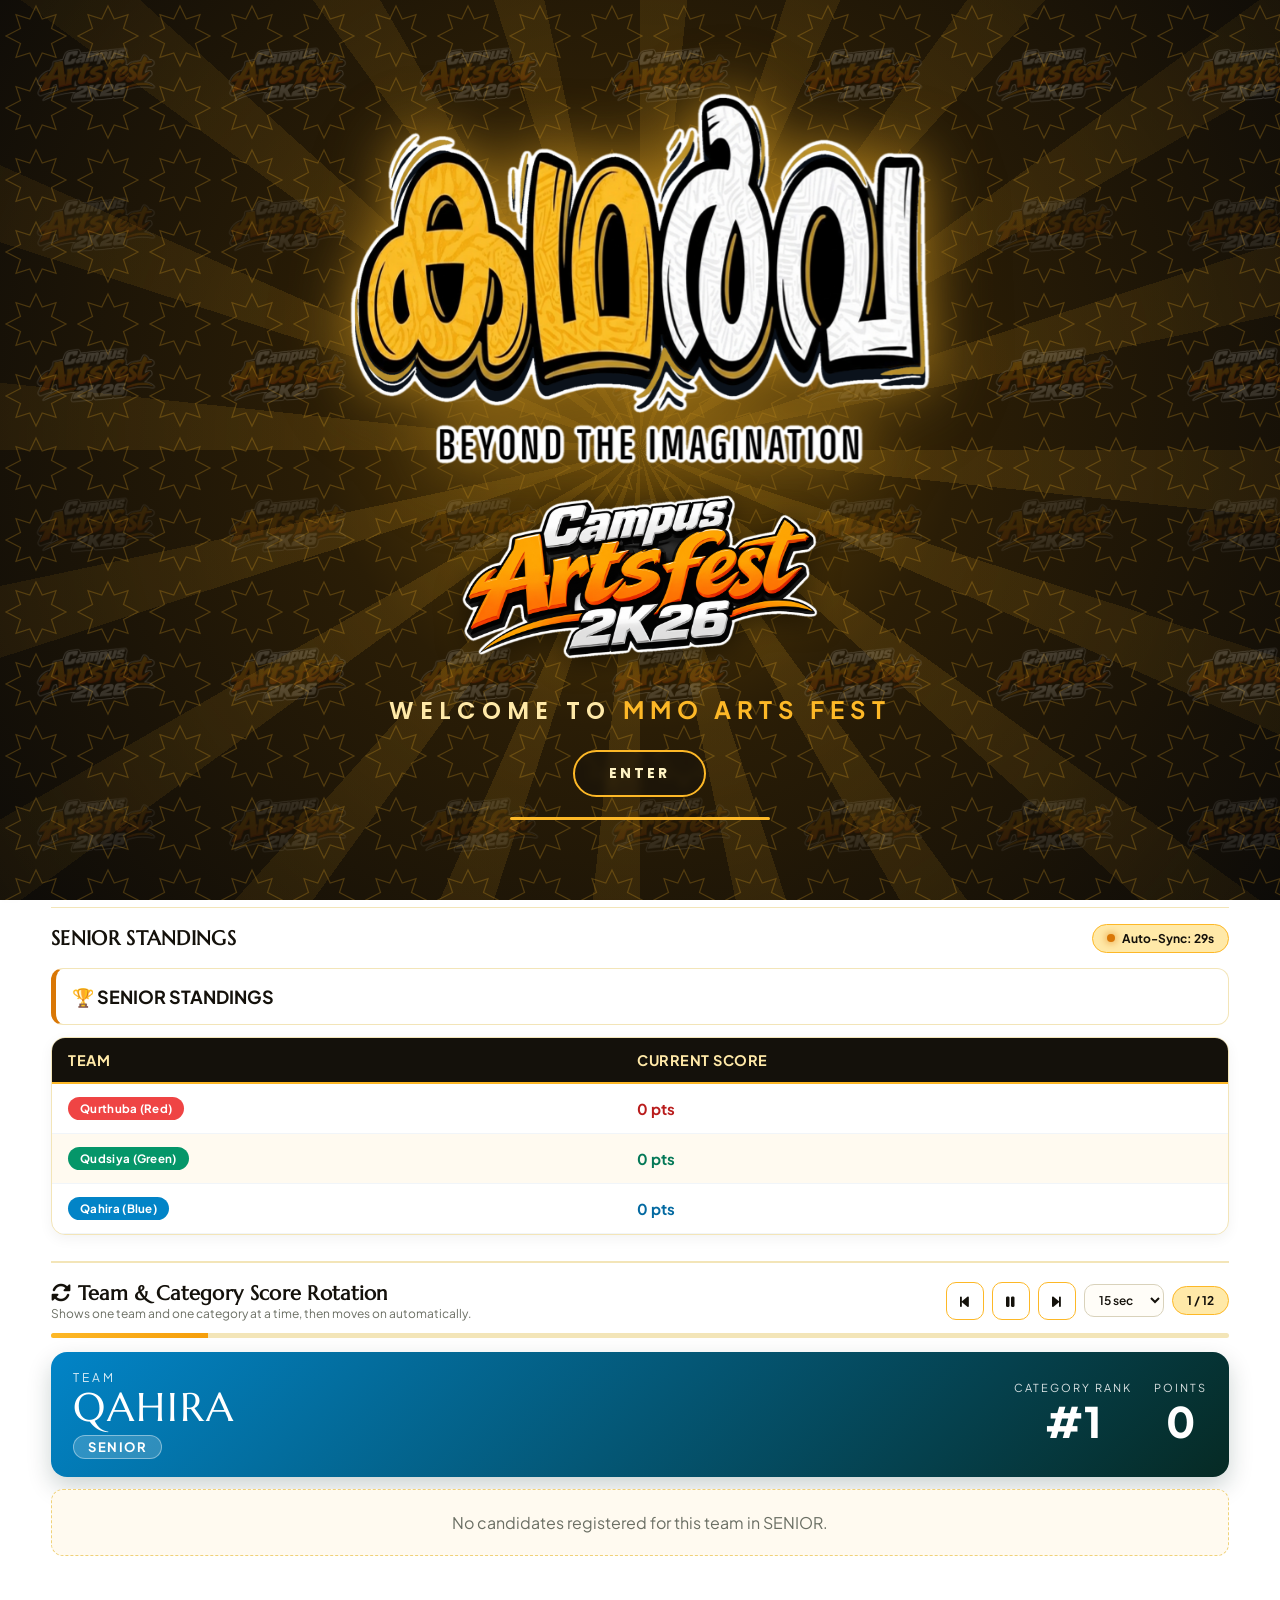
==== commit cdbd6293: "Add files via upload" ====
--- a/index.html
+++ b/index.html
@@ -3,222 +3,111 @@
 <head>
   <meta charset="UTF-8" />
   <meta name="viewport" content="width=device-width, initial-scale=1.0, maximum-scale=1.0, user-scalable=no" />
-  <title>KADHARVA Campus Arts Fest 2K26</title>
-  <link href="https://fonts.googleapis.com/css2?family=Anek+Malayalam:wght@700;800&family=Bangers&family=Cinzel:wght@700&family=Gayathri:wght@700&family=Poppins:wght@300;400;500;600;700;800&display=swap" rel="stylesheet">
+  <title>MMO Arts Fest 2k26</title>
+  <link href="https://fonts.googleapis.com/css2?family=Anek+Malayalam:wght@700;800&family=Cinzel:wght@700&family=Gayathri:wght@700&family=Poppins:wght@300;400;500;600;700;800&display=swap" rel="stylesheet">
   <link rel="stylesheet" href="https://cdnjs.cloudflare.com/ajax/libs/font-awesome/6.5.0/css/all.min.css">
-  <link rel="stylesheet" href="theme.css?v=21">
-  <link rel="stylesheet" href="welcome-intro.css?v=4">
+  <link rel="stylesheet" href="style.css?v=14">
+  <link rel="stylesheet" href="enhance.css?v=14">
+  <!-- ===== Fest logo images: put these two PNG files next to index.html (change the names here if yours differ) ===== -->
   <script>
-    try {
-      if ((!sessionStorage.getItem('KD_INTRO_SEEN') && !/[?&]intro=0/.test(location.search)) || /[?&]intro=1/.test(location.search)) {
-        document.documentElement.classList.add('kd-will-play');
-      }
-    } catch (e) {}
-  </script>
-  <script>
-    var FEST_NAME_IMG = 'fest-name.png';
-    var FEST_SUB_IMG  = 'campus-arts-fest.png';
+    var FEST_NAME_IMG = 'fest-name.png';          /* the fest name PNG */
+    var FEST_SUB_IMG  = 'campus-arts-fest.png';   /* the "Campus Arts Fest" PNG (shown just below the name) */
     function festAbs(f) { try { return new URL(f, location.href).href; } catch (e) { return f; } }
+    /* title block used on every printout: name image, with the Campus Arts Fest image just below it */
     function festTitleHtml(h1, h2) {
       var bad = "this.style.display='none';this.nextSibling.style.display='block'";
       return '<div style="text-align:center;line-height:1.1">' +
-        '<img src="' + festAbs(FEST_NAME_IMG) + '" style="height:' + h1 + 'mm;max-width:100%" onerror="' + bad + '"><div style="display:none;font-family:Cinzel,serif;font-weight:700;font-size:' + (h1 * 2.2) + 'pt;letter-spacing:2px;text-transform:uppercase">KADHARVA</div>' +
-        '<br><img src="' + festAbs(FEST_SUB_IMG) + '" style="height:' + h2 + 'mm;margin-top:1.2mm;max-width:100%" onerror="' + bad + '"><div style="display:none;font-size:' + (h2 * 1.5) + 'pt;letter-spacing:3px;color:#217346;font-weight:700">CAMPUS ARTS FEST 2K26</div></div>';
+        '<img src="' + festAbs(FEST_NAME_IMG) + '" style="height:' + h1 + 'mm;max-width:100%" onerror="' + bad + '"><div style="display:none;font-family:Cinzel,serif;font-weight:700;font-size:' + (h1 * 2.2) + 'pt;letter-spacing:2px;text-transform:uppercase">MMO Arts Fest</div>' +
+        '<br><img src="' + festAbs(FEST_SUB_IMG) + '" style="height:' + h2 + 'mm;margin-top:1.2mm;max-width:100%" onerror="' + bad + '"><div style="display:none;font-size:' + (h2 * 1.5) + 'pt;letter-spacing:3px;color:#D97706;font-weight:600">CAMPUS ARTS FESTIVAL 2K26</div></div>';
     }
   </script>
-  <style>
-    :root {
-      --g: #217346;
-      --g2: #33A852;
-      --g3: #185C37;
-      --tint: #E8F4EC;
-      --white: #FFFFFF;
-      --grey: #F3F4F6;
-      --slate: #4B5565;
-      --ink: #202124;
-      --line: #E9EAED;
-
-      --bg-main: #FFFFFF;
-      --bg-white: #FFFFFF;
-      --panel-bg: #FFFFFF;
-      --card-bg: #F3F4F6;
-      --navy-dark: #202124;
-      --navy-main: #217346;
-      --navy-light: #33A852;
-      --navy-soft: #E8F4EC;
-      --emerald-main: #217346;
-      --emerald-light: #33A852;
-      --gold: #33A852;
-      --gold-soft: #E8F4EC;
-      --border-color: #E9EAED;
-      --text-dark: #202124;
-      --text-muted: #4B5565;
+  <style id="fullpage-style">
+    :root { --star2: url("data:image/svg+xml,%3Csvg xmlns='http://www.w3.org/2000/svg' width='72' height='72' viewBox='0 0 72 72'%3E%3Cpath d='M36 6l6.2 13.1L56 14.6l-4.5 13.9L66 36l-14.5 7.5L56 57.4l-13.8-4.5L36 66l-6.2-13.1L16 57.4l4.5-13.9L6 36l14.5-7.5L16 14.6l13.8 4.5z' fill='none' stroke='%23FDB827' stroke-opacity='.25' stroke-width='1.2'/%3E%3C/svg%3E"); }
+    html, body { width: 100% !important; margin: 0 !important; background: #fff !important; background-image: none !important; }
+    .app-wrapper { max-width: none !important; width: 100% !important; padding: 0 !important; margin: 0 !important; }
+
+    /* full-width hero */
+    .top-header {
+      border-radius: 0 !important; margin: 0 !important; border: 0 !important; box-shadow: none !important; width: 100% !important;
+      min-height: clamp(240px, 40vh, 420px) !important; padding: 64px 16px 30px !important;
+      background: radial-gradient(circle at 50% 130%, rgba(253,184,39,.5), transparent 58%), var(--star2), linear-gradient(160deg, #0d0b08 0%, #D97706 55%, #2a1d06 100%) !important;
+      background-size: auto, 72px 72px, auto !important;
+      animation: heroDrift 24s linear infinite;
     }
-
-    html, body {
-      background: #FFFFFF !important;
-      color: #202124 !important;
-      overflow-x: hidden;
+    @keyframes heroDrift { from { background-position: 0 0, 0 0, 0 0; } to { background-position: 0 0, 72px 72px, 0 0; } }
+    .top-header::after { content: ""; position: absolute; left: 0; right: 0; bottom: 0; height: 5px; background: linear-gradient(90deg, transparent, #FDB827, transparent); }
+    .header-controls { top: 14px !important; left: clamp(12px, 3vw, 40px) !important; right: clamp(12px, 3vw, 40px) !important; }
+    .title-banner { margin-top: 0 !important; }
+    .hero-name { display: block; max-width: min(520px, 80vw); max-height: clamp(120px, 24vh, 240px); width: auto; height: auto; margin: 0 auto; filter: drop-shadow(0 8px 20px rgba(0,0,0,.55)); animation: heroIn 1.1s cubic-bezier(.2,.8,.2,1) both; }
+    .hero-sub  { display: block; max-width: min(380px, 70vw); max-height: clamp(60px, 10vh, 100px); width: auto; height: auto; margin: 8px auto 0; filter: drop-shadow(0 4px 12px rgba(0,0,0,.5)); animation: heroIn 1.1s .35s cubic-bezier(.2,.8,.2,1) both; }
+    @keyframes heroIn { from { opacity: 0; transform: translateY(16px) scale(.94); } to { opacity: 1; transform: none; } }
+
+    /* sticky top menu (computers) */
+    #mainNav { display: none; }
+    @media (min-width: 900px) {
+      #mainNav { display: flex; position: sticky; top: 0; z-index: 900; background: #14110b; border-bottom: 3px solid #FDB827; padding: 0 clamp(16px, 4vw, 72px); gap: 2px; overflow-x: auto; }
+      #mainNav a { color: #ffe9a8; padding: 15px 18px; cursor: pointer; font-weight: 600; font-size: 14px; white-space: nowrap; border-bottom: 3px solid transparent; margin-bottom: -3px; transition: .2s; }
+      #mainNav a:hover, #mainNav a.on { color: #fff; border-bottom-color: #FDB827; background: rgba(253,184,39,.14); }
     }
 
-    /* Left Excel Green Rail */
-    .ref-rail {
-      position: fixed; top: 0; left: 0; bottom: 0; width: 76px;
-      background: linear-gradient(180deg, #217346 0%, #185C37 100%) !important;
-      color: #FFFFFF; z-index: 1050;
-      display: flex; flex-direction: column; align-items: center; padding: 14px 0; gap: 12px;
+    /* full-width page sections */
+    .view-panel { border-radius: 0 !important; border-left: 0 !important; border-right: 0 !important; border-top: 0 !important; box-shadow: none !important; margin: 0 !important; width: 100% !important; max-width: none !important; background: #fff !important; padding: 30px clamp(16px, 4vw, 72px) 50px !important; min-height: 56vh; }
+
+    /* ===== Welcome wall ===== */
+    #welcome { position: fixed; inset: 0; z-index: 9000; overflow: hidden; display: flex; align-items: center; justify-content: center; background: radial-gradient(circle at 50% 45%, #FF8A00 0%, #D97706 35%, #0d0b08 100%); transition: opacity .9s ease, visibility .9s; cursor: pointer; }
+    #welcome.hide { opacity: 0; visibility: hidden; }
+    #welcome::before { content: ""; position: absolute; inset: 0; background: var(--star2); background-size: 72px 72px; animation: heroDrift 14s linear infinite; opacity: .9; }
+    .w-rays { position: absolute; left: 50%; top: 50%; width: 220vmax; height: 220vmax; margin: -110vmax 0 0 -110vmax; background: repeating-conic-gradient(rgba(253,184,39,.16) 0 6deg, transparent 6deg 18deg); animation: spin 50s linear infinite; -webkit-mask-image: radial-gradient(circle, #000 5%, transparent 55%); mask-image: radial-gradient(circle, #000 5%, transparent 55%); }
+    @keyframes spin { to { transform: rotate(360deg); } }
+    .w-wall { position: absolute; inset: 0; display: flex; flex-direction: column; justify-content: space-around; pointer-events: none; }
+    .w-row { display: flex; white-space: nowrap; width: max-content; opacity: .16; animation: rowL 38s linear infinite; align-items: center; }
+    .w-row:nth-child(even) { animation-name: rowR; opacity: .1; }
+    .w-row img { height: 60px; margin: 0 34px; } .w-row span { font: 700 40px Cinzel, serif; color: #fff; margin: 0 34px; letter-spacing: 4px; }
+    @keyframes rowL { from { transform: translateX(0); } to { transform: translateX(-50%); } }
+    @keyframes rowR { from { transform: translateX(-50%); } to { transform: translateX(0); } }
+    .w-spark { position: absolute; bottom: -20px; border-radius: 50%; background: radial-gradient(circle, #fff3c4, rgba(253,184,39,0)); animation: rise linear infinite; }
+    @keyframes rise { from { transform: translateY(0) scale(.6); opacity: 0; } 15% { opacity: .95; } to { transform: translateY(-110vh) scale(1.2); opacity: 0; } }
+    .w-center { position: relative; z-index: 2; text-align: center; padding: 20px; max-width: 94vw; }
+    .w-name { display: block; max-width: min(620px, 86vw); max-height: 38vh; width: auto; height: auto; margin: 0 auto; filter: drop-shadow(0 0 28px rgba(253,184,39,.65)) drop-shadow(0 10px 22px rgba(0,0,0,.5)); animation: wZoom 1.4s cubic-bezier(.2,.9,.2,1) both, wGlow 3s 1.4s ease-in-out infinite; }
+    .w-sub { display: block; max-width: min(420px, 70vw); max-height: 16vh; width: auto; height: auto; margin: 10px auto 0; animation: wUp 1.1s .8s cubic-bezier(.2,.9,.2,1) both; filter: drop-shadow(0 4px 14px rgba(0,0,0,.5)); }
+    .w-name-t { font: 700 clamp(38px, 9vw, 84px) Cinzel, serif; color: #fff3c4; letter-spacing: 6px; text-transform: uppercase; text-shadow: 0 0 30px rgba(253,184,39,.7); animation: wZoom 1.4s both; }
+    .w-sub-t { font: 600 clamp(14px, 3vw, 22px) Poppins, sans-serif; color: #FDB827; letter-spacing: 8px; margin-top: 8px; animation: wUp 1.1s .8s both; }
+    .w-hello { margin-top: 26px; color: #ffe9a8; font: 600 clamp(15px, 2.6vw, 24px) Poppins, sans-serif; letter-spacing: 6px; text-transform: uppercase; animation: wUp 1.1s 1.5s both; }
+    .w-hello b { color: #FDB827; }
+    #wEnter { margin-top: 22px; padding: 11px 34px; border-radius: 999px; border: 2px solid #FDB827; background: rgba(20,17,11,.5); color: #fff3c4; font: 700 14px Poppins, sans-serif; letter-spacing: 3px; cursor: pointer; animation: wUp 1s 2.1s both; backdrop-filter: blur(4px); }
+    #wEnter:hover { background: #FDB827; color: #14110b; }
+    .w-bar { width: min(260px, 60vw); height: 3px; background: rgba(255,255,255,.2); margin: 20px auto 0; border-radius: 3px; overflow: hidden; animation: wUp 1s 2.1s both; }
+    .w-bar i { display: block; height: 100%; width: 0; background: #FDB827; animation: wBar 6s linear forwards; }
+    @keyframes wZoom { from { opacity: 0; transform: scale(.6); filter: blur(12px); } to { opacity: 1; transform: none; } }
+    @keyframes wUp { from { opacity: 0; transform: translateY(30px); } to { opacity: 1; transform: none; } }
+    @keyframes wGlow { 0%, 100% { transform: scale(1); } 50% { transform: scale(1.03); } }
+    @keyframes wBar { to { width: 100%; } }
+    @media (prefers-reduced-motion: reduce) { .w-rays, .w-row, .w-spark, .top-header, #welcome::before { animation: none !important; } }
+  </style>
+  <style id="theme-yellow">
+    /* ===== Fest colours taken from the logos: warm black, sunshine yellow, orange ===== */
+    :root { --emerald-main: #D97706; --navy-soft: #fff3d1; --border-color: #f3e5b8; }
+    .top-header {
+      min-height: clamp(380px, 62vh, 640px) !important; padding: 74px 16px 44px !important; display: flex; flex-direction: column; align-items: center; justify-content: center;
+      background: radial-gradient(circle at 50% 58%, rgba(253,184,39,.38), transparent 55%), var(--star2), linear-gradient(160deg, #0d0b08 0%, #2a1d06 52%, #14110b 100%) !important;
+      background-size: auto, 72px 72px, auto !important;
     }
-    .ref-brand-mark {
-      width: 44px; height: 44px; border-radius: 12px; background: #FFFFFF; color: #217346;
-      display: grid; place-items: center; font-weight: 800; font-size: 18px; cursor: pointer;
-      box-shadow: 0 4px 12px rgba(0,0,0,0.12);
-    }
-    .ref-rail-nav { display: flex; flex-direction: column; gap: 6px; width: 100%; padding: 0 6px; }
-    .ref-rail-btn {
-      position: relative; width: 100%; border: 0; background: transparent; color: rgba(255,255,255,0.92);
-      padding: 9px 4px; border-radius: 12px; cursor: pointer;
-      display: flex; flex-direction: column; align-items: center; gap: 4px;
-      font-size: 10.5px; font-weight: 600; transition: background 0.18s, transform 0.15s;
-    }
-    .ref-rail-btn i { font-size: 16px; }
-    .ref-rail-btn:hover { background: rgba(255,255,255,0.16); color: #FFFFFF; }
-    .ref-rail-btn.active { background: #FFFFFF; color: #217346; box-shadow: 0 4px 12px rgba(0,0,0,0.12); }
-    .ref-rail-btn .notif-badge { position: absolute; top: 4px; right: 10px; }
-
-    /* Main Column */
-    .ref-main { margin-left: 76px; min-height: 100vh; background: #FFFFFF; display: flex; flex-direction: column; }
-
-    /* Top White Header */
-    .ref-topbar {
-      position: sticky; top: 0; z-index: 900; height: 66px;
-      background: #FFFFFF; border-bottom: 1px solid #E9EAED;
-      padding: 0 clamp(14px, 2.5vw, 32px);
-      display: flex; align-items: center; justify-content: space-between; gap: 14px;
-    }
-    .ref-left-group { display: flex; align-items: center; gap: 10px; min-width: 0; }
-    .ref-mobile-btn {
-      display: none; width: 38px; height: 38px; border-radius: 10px;
-      border: 1px solid #E9EAED; background: #F3F4F6; color: #202124; cursor: pointer;
-    }
-    .ref-logo-strip { display: flex; align-items: center; gap: 10px; }
-    .ref-logo-strip img.tb-l { height: 34px; width: auto; object-fit: contain; }
-    .ref-logo-strip img.tb-r { height: 26px; width: auto; object-fit: contain; }
-    .ref-sep { color: #D1D5DB; font-size: 16px; font-weight: 300; }
-
-    .ref-search {
-      position: relative; flex: 1; max-width: 440px; margin: 0 auto;
-      background: #F3F4F6; border: 1px solid #E9EAED; border-radius: 999px;
-      display: flex; align-items: center; padding: 0 14px; transition: border-color 0.2s, background 0.2s;
-    }
-    .ref-search:focus-within { background: #FFFFFF; border-color: #217346; box-shadow: 0 0 0 3px rgba(33,115,70,0.12); }
-    .ref-search i { color: #4B5565; font-size: 13px; }
-    .ref-search input {
-      border: 0 !important; background: transparent !important; box-shadow: none !important;
-      margin: 0 !important; padding: 8px 10px !important; font-size: 13px; width: 100%; color: #202124 !important;
-    }
-    .ref-search-drop {
-      display: none; position: absolute; top: 44px; left: 0; right: 0;
-      background: #FFFFFF; border: 1px solid #E9EAED; border-radius: 14px;
-      box-shadow: 0 12px 30px rgba(32,33,36,0.14); max-height: 280px; overflow-y: auto; z-index: 980;
-    }
-    .ref-hit { padding: 10px 14px; border-bottom: 1px solid #F3F4F6; font-size: 13px; cursor: pointer; display: flex; justify-content: space-between; align-items: center; gap: 8px; }
-    .ref-hit:last-child { border-bottom: 0; }
-    .ref-hit:hover { background: #E8F4EC; }
-
-    .ref-top-actions { display: flex; align-items: center; gap: 8px; }
-    .ref-pill-btn {
-      position: relative; border: 1px solid #E9EAED; background: #FFFFFF; color: #202124;
-      width: 38px; height: 38px; border-radius: 10px; font-size: 13.5px;
-      cursor: pointer; display: inline-flex; align-items: center; justify-content: center; transition: background 0.15s;
-    }
-    .ref-pill-btn:hover { background: #F3F4F6; }
-    .ref-pill-btn .notif-badge { position: absolute; top: -5px; right: -5px; }
-    .ref-green-btn {
-      border: 0; background: #217346; color: #FFFFFF;
-      padding: 9px 15px; border-radius: 10px; font-size: 12.5px; font-weight: 700;
-      cursor: pointer; display: inline-flex; align-items: center; gap: 7px; transition: background 0.18s;
-    }
-    .ref-green-btn:hover { background: #185C37; }
-
-    /* Organized Page Content */
-    .ref-content { padding: 24px clamp(16px, 2.8vw, 36px) 52px; max-width: 1440px; width: 100%; margin: 0 auto; }
-    .view-panel { display: none; padding: 0 !important; min-height: auto !important; }
-    .view-panel.active { display: block !important; animation: fadeUp 0.25s ease; }
-    @keyframes fadeUp { from { opacity: 0; transform: translateY(6px); } to { opacity: 1; transform: none; } }
-
-    .ref-page-head {
-      display: flex; justify-content: space-between; align-items: center;
-      flex-wrap: wrap; gap: 12px; margin-bottom: 20px; padding-bottom: 12px; border-bottom: 1px solid #E9EAED;
-    }
-    .ref-page-head h1 { font-size: 24px; font-weight: 800; color: #202124; letter-spacing: -0.3px; margin-bottom: 3px; }
-    .ref-page-head p { font-size: 13px; color: #4B5565; margin: 0; }
-
-    /* 4-card KPI strip */
-    .ref-kpi-grid { display: grid; grid-template-columns: repeat(4, 1fr); gap: 16px; margin-bottom: 20px; }
-    @media (max-width: 1050px) { .ref-kpi-grid { grid-template-columns: repeat(2, 1fr); } }
-    @media (max-width: 560px) { .ref-kpi-grid { grid-template-columns: 1fr; } }
-    .ref-kpi-card {
-      background: #F3F4F6; border: 1px solid #E9EAED; border-radius: 16px;
-      padding: 18px 20px; display: flex; flex-direction: column; justify-content: space-between; min-height: 102px;
-    }
-    .ref-kpi-label { font-size: 12.5px; font-weight: 600; color: #4B5565; }
-    .ref-kpi-val { font-size: 28px; font-weight: 800; color: #202124; margin-top: 10px; line-height: 1.1; }
-    .ref-kpi-val.green { color: #217346; }
-
-    /* Clean Card Grid */
-    .ref-two-cards { display: grid; grid-template-columns: repeat(auto-fit, minmax(340px, 1fr)); gap: 18px; margin-bottom: 20px; }
-    .ref-card {
-      background: #FFFFFF; border: 1px solid #E9EAED; border-radius: 16px;
-      padding: 20px 22px; margin-bottom: 20px; box-shadow: 0 2px 10px rgba(32,33,36,0.03);
-    }
-    .ref-card:last-child { margin-bottom: 0; }
-    .ref-card-head { display: flex; justify-content: space-between; align-items: center; gap: 12px; flex-wrap: wrap; margin-bottom: 14px; }
-    .ref-card-head h3 { font-size: 16px; font-weight: 800; color: #202124; margin: 0; }
-    .ref-card-head p { font-size: 12.5px; color: #4B5565; margin: 2px 0 0; }
-
-    .ref-spotlight {
-      background: #F3F4F6; border-left: 4px solid #217346; border-radius: 12px;
-      padding: 14px 16px; margin-bottom: 14px;
-    }
-    .ref-quote {
-      background: #FAFBFB; border: 1px solid #E9EAED; border-radius: 12px; padding: 12px 14px;
-    }
-
-    /* Admin Sub-Navigation Pills */
-    .official-tabs {
-      display: flex; gap: 8px; flex-wrap: wrap; background: #F3F4F6;
-      padding: 10px; border-radius: 14px; border: 1px solid #E9EAED; margin-bottom: 20px;
-    }
-    .tab-btn {
-      background: #FFFFFF; color: #202124; border: 1px solid #E9EAED;
-      padding: 8px 14px; border-radius: 10px; font-size: 12.5px; font-weight: 700;
-      cursor: pointer; display: inline-flex; align-items: center; gap: 6px; transition: all 0.15s;
-    }
-    .tab-btn:hover { background: #E8F4EC; border-color: #cfe5d6; color: #185C37; }
-    .tab-btn.active { background: #217346 !important; border-color: #217346 !important; color: #FFFFFF !important; }
-    .official-tab-content { display: none; }
-    .official-tab-content.active { display: block; animation: fadeUp 0.2s ease; }
-
-    /* Button & Badge Overrides for Excel Green */
-    .side-drawer { background: linear-gradient(180deg, #217346 0%, #185C37 100%) !important; }
-    .side-drawer a { color: #FFFFFF !important; }
-    .side-drawer .close-btn { color: #FFFFFF !important; }
-    button.btn, .btn-coral { background: #217346 !important; color: #FFFFFF !important; border: 0; border-radius: 10px; font-weight: 700; cursor: pointer; }
-    button.btn:hover, .btn-coral:hover { background: #185C37 !important; }
-    button.btn-success, .btn-coral-sm, .btn-coral-pill { background: #33A852 !important; color: #FFFFFF !important; border: 0; border-radius: 10px; font-weight: 700; cursor: pointer; }
-    button.btn-success:hover, .btn-coral-sm:hover, .btn-coral-pill:hover { background: #217346 !important; }
-    .btn-outline-sm { background: #FFFFFF; color: #202124; border: 1px solid #E9EAED; border-radius: 8px; padding: 6px 12px; font-size: 12px; font-weight: 600; cursor: pointer; display: inline-flex; align-items: center; gap: 6px; }
-    .btn-outline-sm:hover { background: #F3F4F6; border-color: #217346; color: #217346; }
-    .btn-danger-sm { background: #FEF2F2; color: #B91C1C; border: 1px solid #FECACA; border-radius: 8px; padding: 6px 10px; font-size: 12px; font-weight: 700; cursor: pointer; }
-    .badge-timer { background: #E8F4EC !important; border: 1px solid #cfe5d6 !important; color: #185C37 !important; padding: 5px 12px; border-radius: 999px; font-size: 12px; font-weight: 700; display: inline-flex; align-items: center; gap: 6px; }
-    .live-pulse { width: 8px; height: 8px; border-radius: 50%; background: #33A852 !important; display: inline-block; }
-
-    @media (max-width: 900px) {
-      .ref-rail { display: none; }
-      .ref-main { margin-left: 0; }
-      .ref-mobile-btn { display: inline-grid; place-items: center; }
-      .ref-logo-strip img.tb-r, .ref-sep { display: none; }
-    }
+    .top-header::after { height: 6px !important; background: linear-gradient(90deg, #FF8A00, #FDB827, #FF8A00) !important; }
+    .title-banner { position: relative; isolation: isolate; }
+    .title-banner::before { content: ""; position: absolute; left: 50%; top: 50%; width: min(980px, 130vw); height: min(640px, 90vh); transform: translate(-50%, -50%); z-index: -1;
+      background: radial-gradient(closest-side, rgba(253,184,39,.6), rgba(255,138,0,.2) 55%, transparent 76%); animation: glowPulse 4.5s ease-in-out infinite; }
+    @keyframes glowPulse { 0%, 100% { opacity: .75; transform: translate(-50%, -50%) scale(.95); } 50% { opacity: 1; transform: translate(-50%, -50%) scale(1.06); } }
+    .hero-name { max-width: min(780px, 92vw) !important; max-height: clamp(180px, 36vh, 360px) !important; animation: heroIn 1.1s cubic-bezier(.2,.8,.2,1) both, bob 5s 1.2s ease-in-out infinite !important; filter: drop-shadow(0 10px 26px rgba(0,0,0,.6)) !important; }
+    .hero-sub { max-width: min(560px, 80vw) !important; max-height: clamp(90px, 17vh, 170px) !important; margin-top: 10px !important; animation: heroIn 1.1s .35s cubic-bezier(.2,.8,.2,1) both, bob 5s 1.6s ease-in-out infinite !important; filter: drop-shadow(0 8px 20px rgba(0,0,0,.55)) !important; }
+    @keyframes bob { 0%, 100% { transform: translateY(0); } 50% { transform: translateY(-9px); } }
+    .ribbon { background: #FDB827; color: #14110b; overflow: hidden; white-space: nowrap; border-top: 3px solid #14110b; border-bottom: 3px solid #14110b; font: 800 14px Poppins, sans-serif; letter-spacing: 4px; padding: 10px 0; }
+    .ribbon .t { display: inline-block; white-space: nowrap; animation: rowL 32s linear infinite; }
+    .ribbon .t span { margin: 0 22px; }
+    #welcome { background: radial-gradient(circle at 50% 45%, #6b4a07 0%, #2a1d06 40%, #0d0b08 100%) !important; }
+    .w-name { max-width: min(820px, 92vw) !important; max-height: 44vh !important; }
+    .w-sub { max-width: min(600px, 80vw) !important; max-height: 20vh !important; }
+    .w-hello { color: #ffe9a8 !important; }
+    @media (max-width: 600px) { .top-header { min-height: 340px !important; } }
   </style>
 </head>
 <body>
@@ -226,521 +115,459 @@
 <div id="drawerOverlay" class="overlay" onclick="closeNav()"></div>
 <div id="sideNav" class="side-drawer">
   <span class="close-btn" onclick="closeNav()">&times;</span>
-  <a href="javascript:void(0)" onclick="showView('dashboardView')"><i class="fa-solid fa-house"></i> Home</a>
-  <a href="javascript:void(0)" onclick="showView('pointTableView')"><i class="fa-solid fa-trophy"></i> Points</a>
-  <a href="javascript:void(0)" onclick="showView('teamView')"><i class="fa-solid fa-users"></i> Candidates</a>
-  <a href="javascript:void(0)" onclick="showView('officialView')"><i class="fa-solid fa-user-shield"></i> Admin</a>
+  <a href="javascript:void(0)" onclick="showView('dashboardView')"><i class="fa-solid fa-chart-line"></i> Category Standings</a>
+  <a href="javascript:void(0)" onclick="showView('pointTableView')"><i class="fa-solid fa-trophy"></i> Point Table &amp; Leaderboard</a>
+  <a href="javascript:void(0)" onclick="showView('officialView')"><i class="fa-solid fa-user-shield"></i> Official Portal (Admin)</a>
+  <a href="javascript:void(0)" onclick="showView('programListView')"><i class="fa-solid fa-list-check"></i> Program List</a>
+  <a href="javascript:void(0)" onclick="showView('scheduleView')"><i class="fa-solid fa-calendar-days"></i> Schedule</a>
+  <a href="javascript:void(0)" onclick="showView('toppersView')"><i class="fa-solid fa-crown"></i> Toppers</a>
+  <a href="javascript:void(0)" onclick="showView('notificationsView')"><i class="fa-solid fa-bell"></i> Notifications <span id="notifBadge" class="notif-badge" style="display:none"></span></a>
+  <a href="javascript:void(0)" onclick="showView('teamView')"><i class="fa-solid fa-users"></i> Registered Candidates</a>
 </div>
 
-<!-- LEFT NAVIGATION RAIL -->
-<aside class="ref-rail" aria-label="Primary Navigation">
-  <div class="ref-brand-mark" onclick="showView('dashboardView')" title="KADHARVA Campus Arts Fest 2K26">K</div>
-  <nav class="ref-rail-nav">
-    <button class="ref-rail-btn active" data-v="dashboardView" onclick="showView('dashboardView')"><i class="fa-solid fa-house"></i><span>Home</span></button>
-    <button class="ref-rail-btn" data-v="pointTableView" onclick="showView('pointTableView')"><i class="fa-solid fa-trophy"></i><span>Points</span></button>
-    <button class="ref-rail-btn" data-v="teamView" onclick="showView('teamView')"><i class="fa-solid fa-users"></i><span>Candidates</span></button>
-    <button class="ref-rail-btn" data-v="officialView" onclick="showView('officialView')"><i class="fa-solid fa-user-shield"></i><span>Admin</span></button>
+<div class="app-wrapper">
+  <div class="top-header">
+    <div class="header-controls">
+      <div class="icon-btn" onclick="openNav()"><i class="fa-solid fa-bars"></i> Menu</div>
+      <div class="icon-btn" onclick="toggleFullScreen()"><i class="fa-solid fa-expand" id="fsIcon"></i> Full Screen</div>
+    </div>
+    <div class="title-banner">
+      <img id="heroName" class="hero-name" src="fest-name.png" alt="MMO Arts Fest" onerror="this.style.display='none';document.getElementById('heroNameText').style.display='block'">
+      <h1 class="fest-title-malayalam" id="heroNameText" style="display:none">MMO Arts Fest</h1>
+      <img id="heroSub" class="hero-sub" src="campus-arts-fest.png" alt="Campus Arts Fest" onerror="this.style.display='none';document.getElementById('heroSubText').style.display='block'">
+      <div class="sub-fest-title" id="heroSubText" style="display:none">Campus Arts Festival 2k26</div>
+    </div>
+  </div>
+
+  <div class="ribbon"><div class="t"><span>★ MMO ARTS FEST ★</span><span>CAMPUS ARTS FEST 2K26</span><span>★ BEYOND THE IMAGINATION ★</span><span>★ MMO ARTS FEST ★</span><span>CAMPUS ARTS FEST 2K26</span><span>★ BEYOND THE IMAGINATION ★</span><span>★ MMO ARTS FEST ★</span><span>CAMPUS ARTS FEST 2K26</span><span>★ BEYOND THE IMAGINATION ★</span><span>★ MMO ARTS FEST ★</span><span>CAMPUS ARTS FEST 2K26</span><span>★ BEYOND THE IMAGINATION ★</span><span>★ MMO ARTS FEST ★</span><span>CAMPUS ARTS FEST 2K26</span><span>★ BEYOND THE IMAGINATION ★</span><span>★ MMO ARTS FEST ★</span><span>CAMPUS ARTS FEST 2K26</span><span>★ BEYOND THE IMAGINATION ★</span><span>★ MMO ARTS FEST ★</span><span>CAMPUS ARTS FEST 2K26</span><span>★ BEYOND THE IMAGINATION ★</span><span>★ MMO ARTS FEST ★</span><span>CAMPUS ARTS FEST 2K26</span><span>★ BEYOND THE IMAGINATION ★</span><span>★ MMO ARTS FEST ★</span><span>CAMPUS ARTS FEST 2K26</span><span>★ BEYOND THE IMAGINATION ★</span><span>★ MMO ARTS FEST ★</span><span>CAMPUS ARTS FEST 2K26</span><span>★ BEYOND THE IMAGINATION ★</span><span>★ MMO ARTS FEST ★</span><span>CAMPUS ARTS FEST 2K26</span><span>★ BEYOND THE IMAGINATION ★</span><span>★ MMO ARTS FEST ★</span><span>CAMPUS ARTS FEST 2K26</span><span>★ BEYOND THE IMAGINATION ★</span></div></div>
+
+  <nav id="mainNav">
+    <a data-v="dashboardView" onclick="showView('dashboardView')"><i class="fa-solid fa-house"></i> Home</a>
+    <a data-v="programListView" onclick="showView('programListView')">Programs</a>
+    <a data-v="scheduleView" onclick="showView('scheduleView')">Schedule</a>
+    <a data-v="pointTableView" onclick="showView('pointTableView')">Point Table</a>
+    <a data-v="toppersView" onclick="showView('toppersView')">Toppers</a>
+    <a data-v="teamView" onclick="showView('teamView')">Candidates</a>
+    <a data-v="notificationsView" onclick="showView('notificationsView')">Notifications</a>
+    <a data-v="officialView" onclick="showView('officialView')"><i class="fa-solid fa-user-shield"></i> Admin</a>
   </nav>
-</aside>
-
-<div class="ref-main">
-  <!-- TOP HEADER BAR -->
-  <header class="ref-topbar">
-    <div class="ref-left-group">
-      <button class="ref-mobile-btn" onclick="openNav()" aria-label="Open menu"><i class="fa-solid fa-bars"></i></button>
-      <div class="ref-logo-strip">
-        <img src="fest-name.png" alt="KADHARVA" class="tb-l" onerror="this.style.display='none'">
-        <span class="ref-sep">/</span>
-        <img src="campus-arts-fest.png" alt="Campus Arts Fest 2K26" class="tb-r" onerror="this.style.display='none'">
-      </div>
-    </div>
-
-    <div class="ref-search">
-      <i class="fa-solid fa-magnifying-glass"></i>
-      <input type="text" id="refGlobalSearch" onkeyup="refSearch(this.value)" placeholder="Search candidates, reg no...">
-      <div id="refSearchDrop" class="ref-search-drop"></div>
-    </div>
-
-    <div class="ref-top-actions">
-      <button class="ref-pill-btn" onclick="showView('officialView')" title="Official Portal Notifications"><i class="fa-regular fa-bell"></i><span id="notifBadge" class="notif-badge" style="display:none"></span></button>
-      <button class="ref-pill-btn" onclick="toggleFullScreen()" title="Full Screen"><i class="fa-solid fa-expand" id="fsIcon"></i></button>
-      <button class="ref-green-btn" onclick="showView('officialView')"><i class="fa-solid fa-user-shield"></i> Official Portal</button>
-    </div>
-  </header>
-
-  <main class="ref-content">
-    <!-- 1. FESTIVAL DASHBOARD (PUBLIC) -->
-    <div id="dashboardView" class="view-panel active">
-      <div class="ref-page-head">
-        <div>
-          <h1>Festival Dashboard</h1>
-          <p>Live standings, schedule updates, and published competition results for MMO Campus Arts Fest 2K26.</p>
-        </div>
-        <span class="badge-timer" style="background:#F3F4F6 !important;border-color:#E9EAED !important;color:#202124 !important;">
-          <i class="fa-solid fa-rotate"></i> Synced: <b id="pubLastSync" style="margin-left:4px;">Just now</b>
-        </span>
-      </div>
-
-      <div class="ref-kpi-grid">
-        <div class="ref-kpi-card">
-          <div class="ref-kpi-label">Total Programs</div>
-          <div class="ref-kpi-val" id="pubStatPrograms">0</div>
-        </div>
-        <div class="ref-kpi-card">
-          <div class="ref-kpi-label">Registered Candidates</div>
-          <div class="ref-kpi-val" id="pubStatCandidates">0</div>
-        </div>
-        <div class="ref-kpi-card">
-          <div class="ref-kpi-label">Published Results</div>
-          <div class="ref-kpi-val green" id="pubStatPublished">0</div>
-        </div>
-        <div class="ref-kpi-card">
-          <div class="ref-kpi-label">Leading Team</div>
-          <div class="ref-kpi-val" id="pubStatLeader">—</div>
-        </div>
-      </div>
-
-      <div class="ref-two-cards">
-        <div class="ref-card" style="margin-bottom:0;">
-          <div class="ref-card-head">
+
+  <!-- 1. DASHBOARD -->
+  <div id="dashboardView" class="view-panel active">
+    <div class="dashboard-split">
+      <div class="dashboard-card">
+        <h4><i class="fa-solid fa-quote-left"></i> Prophetic Wisdom</h4>
+        <div id="quoteDisplay">
+          <div class="quote-text">"The best among you are those who have the best manners and character."</div>
+          <div class="quote-translation"><b>തർജ്ജമ:</b> നിങ്ങളിൽ ഏറ്റവും ഉത്തമർ അത്യുത്തമമായ സ്വഭാവഗുണമുള്ളവരാണ്.</div>
+        </div>
+      </div>
+      <div class="dashboard-card">
+        <h4><i class="fa-solid fa-bullhorn"></i> Live Published Results</h4>
+        <div id="announcedDisplay"><div class="result-program">Loading live cloud data...</div></div>
+      </div>
+    </div>
+    <hr style="margin:16px 0;border:0;border-top:1px solid var(--border-color);">
+    <div style="display:flex;justify-content:space-between;align-items:center;margin-bottom:15px;flex-wrap:wrap;gap:10px;">
+      <h3 id="displayHeaderTitle" style="color:var(--navy-dark);font-size:1.25rem;font-weight:700;">Category Marksheet Carousel</h3>
+      <span class="badge-timer" id="rotatorTimerBadge"><span class="live-pulse"></span> Auto-Sync: 30s</span>
+    </div>
+    <div id="carouselCardContainer"><p style="color:var(--text-muted);">Synchronizing with cloud database...</p></div>
+    <hr style="margin:26px 0 18px 0;border:0;border-top:2px solid var(--border-color);">
+    <div style="display:flex;justify-content:space-between;align-items:center;margin-bottom:12px;flex-wrap:wrap;gap:10px;">
+      <div>
+        <h3 style="color:var(--navy-dark);font-size:1.25rem;font-weight:700;"><i class="fa-solid fa-rotate"></i> Team &amp; Category Score Rotation</h3>
+        <p style="font-size:12px;color:var(--text-muted);">Shows one team and one category at a time, then moves on automatically.</p>
+      </div>
+      <div style="display:flex;gap:8px;align-items:center;flex-wrap:wrap;">
+        <button class="rot-btn" onclick="rotPrev()" title="Previous"><i class="fa-solid fa-backward-step"></i></button>
+        <button class="rot-btn" id="rotPauseBtn" onclick="rotTogglePause()" title="Pause / Play"><i class="fa-solid fa-pause"></i></button>
+        <button class="rot-btn" onclick="rotNext()" title="Next"><i class="fa-solid fa-forward-step"></i></button>
+        <select id="rotSpeed" onchange="rotSetSpeed(this.value)" style="margin:0;padding:7px 10px;width:auto;font-size:12px;font-weight:600;">
+          <option value="10">10 sec</option><option value="15" selected>15 sec</option><option value="20">20 sec</option><option value="30">30 sec</option><option value="45">45 sec</option>
+        </select>
+        <span class="badge-timer" id="rotCount">1 / 12</span>
+      </div>
+    </div>
+    <div class="rot-progress"><div id="rotBar"></div></div>
+    <div id="studentProgramMatrixContainer"></div>
+  </div>
+
+  <!-- 2. POINT TABLE -->
+  <div id="pointTableView" class="view-panel">
+    <h3 style="margin-bottom:14px;color:var(--navy-dark);font-size:1.3rem;"><i class="fa-solid fa-trophy"></i> Grand Team Leaderboard</h3>
+    <div id="teamPointsTable" class="table-responsive"></div>
+    <hr style="margin:22px 0;border:0;border-top:1px solid var(--border-color);">
+    <h3 style="margin-bottom:14px;color:var(--navy-dark);font-size:1.3rem;"><i class="fa-solid fa-layer-group"></i> Category-Wise Breakdown Tables</h3>
+    <div id="categoryBreakdownTables"></div>
+    <hr style="margin:22px 0;border:0;border-top:1px solid var(--border-color);">
+    <h3 style="margin-bottom:8px;"><i class="fa-solid fa-magnifying-glass"></i> Student Score Lookup</h3>
+    <input type="text" id="studentRegNo" placeholder="Enter Registration No (e.g. MMOSA01)">
+    <button class="btn" onclick="lookupResult()"><i class="fa-solid fa-search"></i> Search Score</button>
+    <div id="studentResultBox" style="margin-top:10px;"></div>
+  </div>
+
+  <!-- 3. ADMIN PORTAL -->
+  <div id="officialView" class="view-panel">
+    <h3 style="margin-bottom:4px;color:var(--navy-dark);font-size:1.3rem;"><i class="fa-solid fa-user-shield"></i> Official Management Portal</h3>
+    <p style="font-size:12px;color:var(--text-muted);margin-bottom:18px;">Admin access to enter and manage programs, candidates, and live scores across all devices.</p>
+
+    <div id="officialAuth">
+      <input type="text" id="officialUser" placeholder="Admin Username">
+      <input type="password" id="officialPass" placeholder="Admin Password">
+      <button class="btn" onclick="authOfficial()"><i class="fa-solid fa-right-to-bracket"></i> Login as Admin</button>
+      <div id="officialLoginErr" style="color:#ef4444;font-size:12px;margin-top:8px;"></div>
+    </div>
+
+    <div id="officialContent" style="display:none;">
+      <div style="display:flex;justify-content:space-between;align-items:center;margin-bottom:18px;flex-wrap:wrap;gap:8px;">
+        <span class="badge" style="background:#059669;color:#fff;">🔑 Admin Mode Active</span>
+        <div style="display:flex;gap:8px;">
+          <button onclick="openPrintCenter()" style="padding:7px 14px;font-size:12px;background:#FDB827;color:#1d1500;border:none;border-radius:8px;cursor:pointer;font-weight:700;"><i class="fa-solid fa-print"></i> Print Center</button>
+          <button onclick="printAllData()" style="padding:7px 14px;font-size:12px;background:#D97706;color:#fff;border:none;border-radius:8px;cursor:pointer;font-weight:600;"><i class="fa-solid fa-print"></i> Print All Data</button>
+          <button onclick="syncToCloud()" style="padding:7px 14px;font-size:12px;background:var(--emerald-main);color:#fff;border:none;border-radius:8px;cursor:pointer;font-weight:600;"><i class="fa-solid fa-cloud-arrow-up"></i> Save to Cloud</button>
+          <button onclick="logoutOfficial()" style="padding:7px 14px;font-size:12px;background:#ef4444;color:#fff;border:none;border-radius:8px;cursor:pointer;font-weight:600;">Logout</button>
+        </div>
+      </div>
+
+      <div class="official-tabs">
+        <button class="tab-btn active" onclick="openOfficialSubTab('tabPrograms')"><i class="fa-solid fa-list-check"></i> Programs</button>
+        <button class="tab-btn" onclick="openOfficialSubTab('tabCandidates')"><i class="fa-solid fa-user-plus"></i> Candidates</button>
+        <button class="tab-btn" onclick="openOfficialSubTab('tabEntries')"><i class="fa-solid fa-square-check"></i> Entries</button>
+        <button class="tab-btn" onclick="openOfficialSubTab('tabSchedule')"><i class="fa-solid fa-calendar-days"></i> Schedule</button>
+        <button class="tab-btn" onclick="openOfficialSubTab('tabJudges')"><i class="fa-solid fa-scale-balanced"></i> Judges</button>
+        <button class="tab-btn" onclick="openOfficialSubTab('tabResult')"><i class="fa-solid fa-square-poll-vertical"></i> Result</button>
+        <button class="tab-btn" onclick="openOfficialSubTab('tabAnnounce')"><i class="fa-solid fa-bullhorn"></i> Announce</button>
+        <button class="tab-btn" onclick="openOfficialSubTab('tabAnalytics')"><i class="fa-solid fa-chart-pie"></i> Analytics</button>
+        <button class="tab-btn" onclick="openOfficialSubTab('tabPointTable')"><i class="fa-solid fa-trophy"></i> Point Table</button>
+      </div>
+
+      <div id="tabPrograms" class="official-tab-content active">
+        <div class="report-box">
+          <h4 style="color:var(--navy-dark);margin-bottom:10px;"><i class="fa-solid fa-plus-circle"></i> Add Competition Program</h4>
+          <div class="form-grid">
             <div>
-              <h3>Live Team Standings</h3>
-              <p>Overall standings from published results.</p>
-            </div>
-            <button class="ref-green-btn" onclick="showView('pointTableView')">Point Table</button>
-          </div>
-          <div id="pubLiveLeaderboard"></div>
-        </div>
-
-        <div class="ref-card" style="margin-bottom:0;">
-          <div class="ref-card-head">
+              <label style="font-size:12px;color:var(--text-muted);">Program Type:</label>
+              <select id="progType" onchange="toggleCategorySelect()">
+                <option value="Individual">Individual (വ്യക്തിഗതം)</option>
+                <option value="Group">Group (ഗ്രൂപ്പ് ഇനം)</option>
+                <option value="Non-Stage">Non-Stage (നോൺ സ്റ്റേജ്)</option>
+                <option value="General">General (ഓൾ ടീം / ജനറൽ ഗ്രൂപ്പ്)</option>
+              </select>
+            </div>
+            <div id="progCatWrapper">
+              <label style="font-size:12px;color:var(--text-muted);">Category:</label>
+              <select id="progCategory">
+                <option value="SENIOR">Senior</option>
+                <option value="JUNIOR">Junior</option>
+                <option value="SUB-JUNIOR">Sub-Junior</option>
+              </select>
+            </div>
+          </div>
+          <label style="font-size:12px;color:var(--text-muted);">Max participants per team (leave blank = default: Individual 3, others no limit; 0 = no limit):</label>
+          <input type="number" id="progMax" min="0" placeholder="e.g. 3">
+          <div id="programRowsContainer">
+            <div class="program-input-row" style="display:flex;gap:8px;margin-bottom:8px;">
+              <input type="text" class="prog-name-input" placeholder="Enter Program Name (e.g. Qira'at, Quiz, Madih, Duff)">
+            </div>
+          </div>
+          <div style="display:flex;gap:10px;">
+            <button class="btn" type="button" onclick="addMoreProgramRow()" style="background:#e2e8f0;color:var(--navy-dark);"><i class="fa-solid fa-plus"></i> + Add More</button>
+            <button class="btn btn-success" type="button" onclick="savePrograms()"><i class="fa-solid fa-save"></i> Save Programs</button>
+          </div>
+        </div>
+        <h4 style="color:var(--navy-dark);margin:18px 0 8px 0;">📋 Listed Competition Programs</h4>
+        <button class="btn" style="width:auto;padding:8px 18px;" onclick="printReport(['programs'])"><i class="fa-solid fa-print"></i> Print Program List</button>
+        <div id="programsListTable" class="table-responsive"></div>
+      </div>
+
+      <div id="tabCandidates" class="official-tab-content">
+        <div class="report-box">
+          <h4 style="color:var(--navy-dark);margin-bottom:6px;"><i class="fa-solid fa-users"></i> Add Multiple Candidates / Members</h4>
+          <p style="font-size:12px;color:var(--text-muted);margin-bottom:14px;">Select the Category and Team below. The registration numbers will automatically update. Type all candidate names and click <b>Save All Members</b>.</p>
+          <div class="form-grid">
             <div>
-              <h3>Published Result Spotlight</h3>
-              <p>Recent published winners &amp; daily wisdom.</p>
-            </div>
-            <span class="badge-timer" id="rotatorTimerBadge"><span class="live-pulse"></span> 30s</span>
-          </div>
-          <div id="announcedDisplay" class="ref-spotlight"><div class="muted-text">Loading published results...</div></div>
-          <div id="quoteDisplay" class="ref-quote">
-            <div class="quote-text">"The best among you are those who have the best manners and character."</div>
-            <div class="quote-translation"><b>തർജ്ജമ:</b> നിങ്ങളിൽ ഏറ്റവും ഉത്തമർ അത്യുത്തമമായ സ്വഭാവഗുണമുള്ളവരാണ്.</div>
-          </div>
-        </div>
-      </div>
-
-      <div class="ref-card">
-        <div class="ref-card-head">
-          <div>
-            <h3 id="displayHeaderTitle">Category Standings</h3>
-            <p>Auto-rotating category leaderboard summary.</p>
-          </div>
-        </div>
-        <div id="carouselCardContainer"><p class="muted-text">Loading category standings...</p></div>
-      </div>
-
-      <div class="ref-card">
-        <div class="ref-card-head">
-          <div>
-            <h3>Team &amp; Category Score Rotation</h3>
-            <p>Published marksheet view rotating across teams and categories.</p>
-          </div>
-          <div style="display:flex;gap:8px;align-items:center;flex-wrap:wrap;">
-            <button class="rot-btn" onclick="rotPrev()" title="Previous"><i class="fa-solid fa-chevron-left"></i></button>
-            <button class="rot-btn" id="rotPauseBtn" onclick="rotTogglePause()" title="Pause / Play"><i class="fa-solid fa-pause"></i></button>
-            <button class="rot-btn" onclick="rotNext()" title="Next"><i class="fa-solid fa-chevron-right"></i></button>
-            <select id="rotSpeed" onchange="rotSetSpeed(this.value)" style="margin:0;padding:7px 10px;width:auto;font-size:12px;font-weight:600;">
-              <option value="10">10s</option><option value="15" selected>15s</option><option value="20">20s</option><option value="30">30s</option>
+              <label style="font-size:12px;font-weight:700;color:var(--navy-dark);">1. Select Category:</label>
+              <select id="candCategory" onchange="refreshCandidateRowsReg()">
+                <option value="SENIOR">Senior (S)</option>
+                <option value="JUNIOR">Junior (J)</option>
+                <option value="SUB-JUNIOR">Sub-Junior (SJ)</option>
+              </select>
+            </div>
+            <div>
+              <label style="font-size:12px;font-weight:700;color:var(--navy-dark);">2. Select Team:</label>
+              <select id="candTeam" onchange="refreshCandidateRowsReg()">
+                <option value="Qahira">Qahira (ഖാഹിറ) - A (Blue)</option>
+                <option value="Qudsiya">Qudsiya (ഖുദ്‌സിയ) - B (Green)</option>
+                <option value="Qurthuba">Qurthuba (ഖുർത്തുബ) - C (Red)</option>
+              </select>
+            </div>
+          </div>
+          <div style="background:#fff;border:1.5px solid var(--border-color);border-radius:12px;padding:14px;margin-bottom:14px;">
+            <div style="display:flex;justify-content:space-between;align-items:center;margin-bottom:10px;">
+              <label style="font-size:13px;font-weight:700;color:var(--navy-main);">Candidate Names &amp; Auto Reg Numbers:</label>
+              <button type="button" onclick="addCandidateRow()" style="background:#e0f2fe;color:var(--navy-main);font-weight:700;border:1px solid #bae6fd;border-radius:6px;padding:5px 12px;font-size:12.5px;cursor:pointer;"><i class="fa-solid fa-plus"></i> + Add More Member</button>
+            </div>
+            <div id="candidateRowsContainer"></div>
+          </div>
+          <div style="display:flex;gap:10px;flex-wrap:wrap;">
+            <button class="btn btn-success" style="flex:1;min-width:180px;" onclick="saveBatchCandidates()"><i class="fa-solid fa-save"></i> Save All Members</button>
+            <button class="btn" style="background:var(--navy-main);flex:1;min-width:180px;" onclick="printTeamListPDF()"><i class="fa-solid fa-print"></i> Print Full Team List</button>
+            <button class="btn" style="background:#0284c7;flex:1;min-width:180px;" onclick="printEntryFormPDF()"><i class="fa-solid fa-file-signature"></i> Print Entry Form</button>
+          </div>
+        </div>
+        <h4 style="color:var(--navy-dark);margin:18px 0 8px 0;">👥 Registered Candidates Directory</h4>
+        <div id="candidatesListTable" class="table-responsive"></div>
+      </div>
+
+      <div id="tabEntries" class="official-tab-content">
+        <div class="report-box">
+          <h4 style="color:var(--navy-dark);margin-bottom:6px;"><i class="fa-solid fa-square-check"></i> Candidate Program Entries</h4>
+          <p style="font-size:12px;color:var(--text-muted);margin-bottom:14px;">Copy the ticks from each team's entry form. A program that has reached its maximum for that team is locked. Click <b>Save Entries</b> when finished.</p>
+          <div class="form-grid">
+            <div><label style="font-size:12px;font-weight:700;">Team:</label>
+              <select id="entTeam" onchange="renderEntriesTab()"><option value="Qahira">Qahira (Blue)</option><option value="Qudsiya">Qudsiya (Green)</option><option value="Qurthuba">Qurthuba (Red)</option></select></div>
+            <div><label style="font-size:12px;font-weight:700;">Category:</label>
+              <select id="entCat" onchange="renderEntriesTab()"><option value="SENIOR">Senior</option><option value="JUNIOR">Junior</option><option value="SUB-JUNIOR">Sub-Junior</option></select></div>
+          </div>
+          <div id="entriesTable" class="table-responsive ent-wrap"></div>
+          <div style="display:flex;gap:14px;flex-wrap:wrap;align-items:center;margin-top:12px;">
+            <button class="btn btn-success" style="width:auto;padding:10px 22px;margin:0;" onclick="saveEntries()"><i class="fa-solid fa-cloud-arrow-up"></i> Save Entries</button>
+            <button class="btn" style="width:auto;padding:10px 22px;margin:0;background:#FDB827;color:#1d1500;" onclick="openPrintCenter({report:'participants',team:document.getElementById('entTeam').value,cat:document.getElementById('entCat').value})"><i class="fa-solid fa-print"></i> Print Participants</button>
+            <span id="entStatus" style="font-size:13px;"></span>
+          </div>
+        </div>
+      </div>
+
+      <div id="tabSchedule" class="official-tab-content">
+        <div class="report-box">
+          <h4 style="color:var(--navy-dark);margin-bottom:10px;"><i class="fa-solid fa-calendar-plus"></i> Add Schedule Item</h4>
+          <div class="form-grid">
+            <div><label style="font-size:12px;color:var(--text-muted);">Date</label><input type="date" id="schDate"></div>
+            <div><label style="font-size:12px;color:var(--text-muted);">Start time</label><input type="time" id="schTime"></div>
+            <div><label style="font-size:12px;color:var(--text-muted);">End time (optional)</label><input type="time" id="schEnd"></div>
+            <div><label style="font-size:12px;color:var(--text-muted);">Program</label><input type="text" id="schProgram" list="schProgList" placeholder="Pick or type, e.g. Qira'at, Inauguration"></div>
+            <div><label style="font-size:12px;color:var(--text-muted);">Category</label><select id="schCategory"><option value="ALL">All Categories</option><option value="SENIOR">Senior</option><option value="JUNIOR">Junior</option><option value="SUB-JUNIOR">Sub-Junior</option><option value="GENERAL">General</option></select></div>
+            <div><label style="font-size:12px;color:var(--text-muted);">Venue / Stage (optional)</label><input type="text" id="schVenue" placeholder="e.g. Main Stage"></div>
+          </div>
+          <input type="text" id="schNote" placeholder="Note (optional)">
+          <datalist id="schProgList"></datalist>
+          <button class="btn btn-success" onclick="addScheduleItem()"><i class="fa-solid fa-plus"></i> Add to Schedule</button>
+        </div>
+        <button class="btn" style="width:auto;padding:8px 18px;" onclick="printSchedule()"><i class="fa-solid fa-print"></i> Print Schedule</button>
+        <div id="schedAdminList" class="table-responsive"></div>
+      </div>
+
+      <div id="tabJudges" class="official-tab-content">
+        <div class="report-box">
+          <h4 style="color:var(--navy-dark);margin-bottom:10px;"><i class="fa-solid fa-print"></i> Judges Slip Print Setup</h4>
+          <div class="form-grid">
+            <div>
+              <label style="font-size:12px;color:var(--text-muted);">Category / Scope:</label>
+              <select id="judgeCatSelect" onchange="updateJudgeProgramDropdown()">
+                <option value="SENIOR">Senior</option>
+                <option value="JUNIOR">Junior</option>
+                <option value="SUB-JUNIOR">Sub-Junior</option>
+                <option value="GENERAL">General (All Teams)</option>
+              </select>
+            </div>
+            <div>
+              <label style="font-size:12px;color:var(--text-muted);">Competition Item:</label>
+              <select id="judgeItemSelect"></select>
+            </div>
+          </div>
+          <div style="margin-bottom:10px;"><label style="font-size:12px;color:var(--text-muted);">Number of code letters on each slip (A, B, C …):</label>
+            <select id="judgeCodes"><option value="3">3 (A–C)</option><option value="4">4 (A–D)</option><option value="5">5 (A–E)</option><option value="6">6 (A–F)</option><option value="7">7 (A–G)</option><option value="8">8 (A–H)</option><option value="9" selected>9 (A–I)</option><option value="10">10 (A–J)</option><option value="11">11 (A–K)</option><option value="12">12 (A–L)</option><option value="13">13 (A–M)</option><option value="14">14 (A–N)</option><option value="15">15 (A–O)</option><option value="16">16 (A–P)</option></select></div>
+          <label style="font-size:12.5px;display:flex;gap:8px;align-items:center;margin-bottom:10px;"><input type="checkbox" id="judgeNamesSlip" checked style="width:auto;margin:0;"> Slip 1 of each page = candidate-name slip (names listed, code blank)</label>
+          <div style="margin-bottom:10px;"><label style="font-size:12px;color:var(--text-muted);">Number of A4 pages (4 slips on each page):</label><input type="number" id="judgePages" min="1" max="50" value="1"></div>
+          <div style="display:flex;gap:10px;flex-wrap:wrap;">
+            <button class="btn btn-success" style="flex:1;min-width:210px;" onclick="printJudgesSlip()"><i class="fa-solid fa-print"></i> Print 4 Slips — selected item</button>
+            <button class="btn" style="flex:1;min-width:210px;" onclick="printBlankJudgesSlips()"><i class="fa-solid fa-file"></i> Print 4 Blank Slips (fill by hand)</button>
+          </div>
+        </div>
+        <div class="report-box">
+          <h4 style="color:var(--navy-dark);margin-bottom:6px;"><i class="fa-solid fa-table-cells-large"></i> Custom slip sheet — mix several items on one A4 page</h4>
+          <p style="font-size:12px;color:var(--text-muted);margin-bottom:10px;">Add a row for each item and choose how many slips it needs (1, 2, 3 …). Slips fill the page four at a time, so for example <b>2 slips of Qira'at + 2 slips of Madih</b> share one page. Choose "blank" for slips to write by hand. Unused spaces stay empty.</p>
+          <div id="jcRows"></div>
+          <div style="display:flex;gap:10px;flex-wrap:wrap;align-items:center;margin:10px 0;">
+            <button type="button" class="btn" style="width:auto;padding:8px 16px;margin:0;" onclick="jcAddRow()"><i class="fa-solid fa-plus"></i> Add another item</button>
+            <label style="font-size:12px;font-weight:600;">Repeat whole sheet</label>
+            <input type="number" id="jcRepeat" min="1" max="50" value="1" oninput="jcPreview()" style="width:80px;margin:0;">
+            <span style="font-size:12px;color:var(--text-muted);">time(s)</span>
+          </div>
+          <div id="jcPreview" style="margin-bottom:10px;"></div>
+          <button class="btn btn-success" style="width:auto;padding:10px 24px;" onclick="printCustomSlips()"><i class="fa-solid fa-print"></i> Print Custom Sheet</button>
+        </div>
+      </div>
+
+      <div id="tabResult" class="official-tab-content">
+        <div class="report-box">
+          <h4 style="color:var(--navy-dark);margin-bottom:10px;"><i class="fa-solid fa-award"></i> Enter Result — Rank &amp; Grade</h4>
+          <div class="form-grid">
+            <div><label style="font-size:12px;color:var(--text-muted);">Category / Scope:</label>
+              <select id="resCategory" onchange="updateResultProgramDropdown()"><option value="SENIOR">Senior</option><option value="JUNIOR">Junior</option><option value="SUB-JUNIOR">Sub-Junior</option><option value="GENERAL">General (Team)</option></select></div>
+            <div><label style="font-size:12px;color:var(--text-muted);">Competition Item:</label><select id="resItemSelect"></select></div>
+            <div><label style="font-size:12px;color:var(--text-muted);">Publish Status:</label>
+              <select id="resPublished"><option value="YES">Publish to Live Portal</option><option value="NO">Draft (Hidden)</option></select></div>
+          </div>
+          <details class="pts-box"><summary>Points settings (rank + grade marks)</summary>
+            <div class="pts-grid">
+              <label>1st<input type="number" id="rbR1" onchange="rbSavePointInputs()"></label><label>2nd<input type="number" id="rbR2" onchange="rbSavePointInputs()"></label><label>3rd<input type="number" id="rbR3" onchange="rbSavePointInputs()"></label>
+              <label>Grade A<input type="number" id="rbGA" onchange="rbSavePointInputs()"></label><label>Grade B<input type="number" id="rbGB" onchange="rbSavePointInputs()"></label><label>Grade C<input type="number" id="rbGC" onchange="rbSavePointInputs()"></label>
+            </div>
+          </details>
+          <p style="font-size:12px;color:var(--text-muted);margin:8px 0;">Pick the rank (1st, 2nd, 3rd) and a grade for each eligible participant. Everyone eligible can get a grade, even without a rank. Mark = rank points + grade points.</p>
+          <div id="resBatchTable" class="table-responsive"></div>
+          <div style="display:flex;gap:10px;flex-wrap:wrap;align-items:center;margin-top:12px;">
+            <span style="font-size:12.5px;font-weight:600;">Give grade</span>
+            <select id="rbFillSel" style="width:auto;margin:0;"><option>A</option><option>B</option><option selected>C</option></select>
+            <button class="btn" style="width:auto;padding:9px 16px;margin:0;" onclick="rbFillGrades()">to all participants without a grade</button>
+            <button class="btn btn-success" style="width:auto;padding:10px 26px;margin:0;" onclick="saveResultBatch()"><i class="fa-solid fa-save"></i> Save Result</button>
+          </div>
+        </div>
+        <h4 style="color:var(--navy-dark);margin:18px 0 8px 0;">🏆 Evaluated Results &amp; Posters</h4>
+        <button class="btn" style="width:auto;padding:8px 18px;" onclick="printReport(['results'])"><i class="fa-solid fa-print"></i> Print Results</button>
+        <div id="resultsAdminTable" class="table-responsive"></div>
+      </div>
+
+      <div id="tabAnnounce" class="official-tab-content">
+        <div class="report-box">
+          <h4 style="color:var(--navy-dark);margin-bottom:6px;"><i class="fa-solid fa-bullhorn"></i> Announce Results</h4>
+          <p style="font-size:12px;color:var(--text-muted);margin-bottom:12px;">Results saved as <b>Draft</b> are hidden. Tick the items to publish together as one announcement. Everyone gets a pop-up notification.</p>
+          <div id="announceDrafts" class="table-responsive"></div>
+          <div style="display:flex;gap:10px;flex-wrap:wrap;margin-top:12px;">
+            <button class="btn btn-success" style="width:auto;padding:10px 22px;margin:0;" onclick="announceSelected()"><i class="fa-solid fa-bullhorn"></i> Announce Selected</button>
+            <button class="btn" style="width:auto;padding:10px 22px;margin:0;" onclick="announceAllDrafts()">Announce All Drafts</button>
+          </div>
+        </div>
+        <div class="report-box">
+          <h4 style="color:var(--navy-dark);margin-bottom:8px;"><i class="fa-solid fa-message"></i> Send a message to everyone</h4>
+          <input type="text" id="annTitle" placeholder="Title (e.g. Senior Qira'at starts now)">
+          <input type="text" id="annText" placeholder="Message">
+          <button class="btn btn-success" onclick="sendAnnouncement()"><i class="fa-solid fa-paper-plane"></i> Send Notification</button>
+        </div>
+      </div>
+
+      <div id="tabAnalytics" class="official-tab-content">
+        <h4 style="color:var(--navy-dark);margin-bottom:10px;"><i class="fa-solid fa-chart-pie"></i> Result Analytics</h4>
+        <div id="analyticsBox"></div>
+      </div>
+
+      <div id="tabPointTable" class="official-tab-content">
+        <div class="report-box">
+          <h4 style="color:var(--navy-dark);margin-bottom:8px;"><i class="fa-solid fa-sliders"></i> Manual Score Adjustment</h4>
+          <div class="form-grid">
+            <select id="ptCategory">
+              <option value="SENIOR">Senior</option>
+              <option value="JUNIOR">Junior</option>
+              <option value="SUB-JUNIOR">Sub-Junior</option>
+              <option value="GENERAL">General</option>
             </select>
-            <span class="badge-timer" id="rotCount">1 / 12</span>
-          </div>
-        </div>
-        <div class="rot-progress"><div id="rotBar"></div></div>
-        <div id="studentProgramMatrixContainer"></div>
-      </div>
-    </div>
-
-    <!-- 2. PUBLIC POINT TABLE & STUDENT SCORE LOOKUP -->
-    <div id="pointTableView" class="view-panel">
-      <div class="ref-page-head">
-        <div>
-          <h1>Point Table &amp; Leaderboard</h1>
-          <p>Official team standings and individual student score lookup.</p>
-        </div>
-        <button class="ref-green-btn" onclick="showView('dashboardView')"><i class="fa-solid fa-arrow-left"></i> Back to Dashboard</button>
-      </div>
-
-      <div class="ref-card">
-        <div class="ref-card-head"><h3>Grand Team Leaderboard</h3></div>
-        <div id="teamPointsTable" class="table-responsive"></div>
-      </div>
-
-      <div id="categoryBreakdownTables" class="ref-two-cards"></div>
-
-      <div class="ref-card">
-        <div class="ref-card-head"><h3><i class="fa-solid fa-magnifying-glass"></i> Student Score Lookup</h3></div>
-        <div class="inline-form">
-          <input type="text" id="studentRegNo" placeholder="Enter Registration No (e.g. MMOSA01)">
-          <button class="btn" onclick="lookupResult()"><i class="fa-solid fa-search"></i> Search Score</button>
-        </div>
-        <div id="studentResultBox" style="margin-top:12px;"></div>
-      </div>
-    </div>
-
-    <!-- 3. OFFICIAL PORTAL (ALL CONFIDENTIAL ADMIN TOOLS LOCKED HERE) -->
-    <div id="officialView" class="view-panel">
-      <div class="ref-page-head">
-        <div>
-          <h1>Official Management Portal</h1>
-          <p>Restricted admin workspace for programs, candidates, entries, schedule, judges slips, results, announcements, and analytics.</p>
-        </div>
-      </div>
-
-      <div id="officialAuth" class="ref-card" style="max-width:460px;">
-        <h3 style="margin-bottom:6px;">Admin Sign In</h3>
-        <p class="muted-text" style="margin-bottom:14px;">Enter administrator credentials to manage festival records.</p>
-        <input type="text" id="officialUser" placeholder="Admin Username" autocomplete="username">
-        <input type="password" id="officialPass" placeholder="Admin Password" autocomplete="current-password" onkeydown="if(event.key==='Enter')authOfficial()">
-        <button class="btn" onclick="authOfficial()"><i class="fa-solid fa-right-to-bracket"></i> Login as Admin</button>
-        <div id="officialLoginErr" style="color:#ef4444;font-size:12px;margin-top:8px;"></div>
-      </div>
-
-      <div id="officialContent" style="display:none;">
-        <div class="ref-card" style="padding:14px 18px;">
-          <div style="display:flex;justify-content:space-between;align-items:center;flex-wrap:wrap;gap:10px;">
-            <span class="badge" style="background:#217346;color:#fff;">🔑 Admin Mode Active</span>
-            <div style="display:flex;gap:8px;flex-wrap:wrap;">
-              <button onclick="openPrintCenter()" class="btn-outline-sm"><i class="fa-solid fa-print"></i> Print Center</button>
-              <button onclick="printAllData()" class="btn-outline-sm"><i class="fa-solid fa-print"></i> Print All Data</button>
-              <button onclick="syncToCloud()" class="ref-green-btn"><i class="fa-solid fa-cloud-arrow-up"></i> Save to Cloud</button>
-              <button onclick="logoutOfficial()" class="btn-danger-sm">Logout</button>
-            </div>
-          </div>
-        </div>
-
-        <div class="official-tabs">
-          <button class="tab-btn active" onclick="openOfficialSubTab('tabPrograms')"><i class="fa-solid fa-list-check"></i> Programs</button>
-          <button class="tab-btn" onclick="openOfficialSubTab('tabCandidates')"><i class="fa-solid fa-user-plus"></i> Candidates</button>
-          <button class="tab-btn" onclick="openOfficialSubTab('tabEntries')"><i class="fa-solid fa-square-check"></i> Entries</button>
-          <button class="tab-btn" onclick="openOfficialSubTab('tabSchedule')"><i class="fa-solid fa-calendar-days"></i> Schedule</button>
-          <button class="tab-btn" onclick="openOfficialSubTab('tabJudges')"><i class="fa-solid fa-scale-balanced"></i> Judges</button>
-          <button class="tab-btn" onclick="openOfficialSubTab('tabResult')"><i class="fa-solid fa-square-poll-vertical"></i> Result</button>
-          <button class="tab-btn" onclick="openOfficialSubTab('tabAnnounce')"><i class="fa-solid fa-bullhorn"></i> Announce</button>
-          <button class="tab-btn" onclick="openOfficialSubTab('tabToppers')"><i class="fa-solid fa-crown"></i> Toppers</button>
-          <button class="tab-btn" onclick="openOfficialSubTab('tabAnalytics')"><i class="fa-solid fa-chart-pie"></i> Analytics</button>
-          <button class="tab-btn" onclick="openOfficialSubTab('tabPointTable')"><i class="fa-solid fa-trophy"></i> Point Table</button>
-          <button class="tab-btn" onclick="openOfficialSubTab('tabNotices')"><i class="fa-solid fa-bell"></i> Notifications</button>
-        </div>
-
-        <div id="tabPrograms" class="official-tab-content active">
-          <div class="ref-card">
-            <div class="ref-card-head"><h3><i class="fa-solid fa-plus-circle"></i> Add Competition Program</h3></div>
-            <div class="form-grid">
-              <div><label>Program Type:</label>
-                <select id="progType" onchange="toggleCategorySelect()">
-                  <option value="Individual">Individual (വ്യക്തിഗതം)</option>
-                  <option value="Group">Group (ഗ്രൂപ്പ് ഇനം)</option>
-                  <option value="Non-Stage">Non-Stage (നോൺ സ്റ്റേജ്)</option>
-                  <option value="General">General (ഓൾ ടീം / ജനറൽ ഗ്രൂപ്പ്)</option>
-                </select></div>
-              <div id="progCatWrapper"><label>Category:</label>
-                <select id="progCategory">
-                  <option value="SENIOR">Senior</option>
-                  <option value="JUNIOR">Junior</option>
-                  <option value="SUB-JUNIOR">Sub-Junior</option>
-                </select></div>
-              <div><label>Max / Team (0 = unlimited):</label>
-                <input type="number" id="progMax" min="0" placeholder="e.g. 3"></div>
-            </div>
-            <div id="programRowsContainer">
-              <div class="program-input-row" style="display:flex;gap:8px;margin-bottom:8px;">
-                <input type="text" class="prog-name-input" placeholder="Enter Program Name (e.g. Qira'at, Quiz, Madih, Duff)">
-              </div>
-            </div>
-            <div class="btn-row">
-              <button class="btn-outline-sm" type="button" onclick="addMoreProgramRow()"><i class="fa-solid fa-plus"></i> Add Row</button>
-              <button class="btn btn-success" type="button" onclick="savePrograms()"><i class="fa-solid fa-save"></i> Save Programs</button>
-            </div>
-          </div>
-
-          <div class="ref-card">
-            <div class="ref-card-head">
-              <h3>Listed Competition Programs</h3>
-              <div class="btn-row">
-                <select id="plFilter" onchange="renderProgramListView()" class="compact-select"><option value="">All Categories</option><option value="SENIOR">Senior</option><option value="JUNIOR">Junior</option><option value="SUB-JUNIOR">Sub-Junior</option><option value="GENERAL">General</option></select>
-                <button class="btn-outline-sm" onclick="printProgramList()"><i class="fa-solid fa-print"></i> Print</button>
-              </div>
-            </div>
-            <div id="programListBox"></div>
-            <div id="programsListTable" class="table-responsive"></div>
-          </div>
-        </div>
-
-        <div id="tabCandidates" class="official-tab-content">
-          <div class="ref-card">
-            <div class="ref-card-head">
-              <div>
-                <h3><i class="fa-solid fa-users"></i> Add Multiple Candidates / Members</h3>
-                <p>Registration numbers generate automatically based on category and team.</p>
-              </div>
-              <div class="btn-row">
-                <button class="btn-outline-sm" onclick="printTeamListPDF()"><i class="fa-solid fa-print"></i> Team List PDF</button>
-                <button class="btn btn-success" onclick="printEntryFormPDF()"><i class="fa-solid fa-file-signature"></i> Print Entry Form</button>
-              </div>
-            </div>
-            <div class="form-grid">
-              <div><label>1. Select Category:</label>
-                <select id="candCategory" onchange="refreshCandidateRowsReg()">
-                  <option value="SENIOR">Senior (S)</option>
-                  <option value="JUNIOR">Junior (J)</option>
-                  <option value="SUB-JUNIOR">Sub-Junior (SJ)</option>
-                </select></div>
-              <div><label>2. Select Team:</label>
-                <select id="candTeam" onchange="refreshCandidateRowsReg()">
-                  <option value="Qahira">Qahira (ഖാഹിറ) - A</option>
-                  <option value="Qudsiya">Qudsiya (ഖുദ്‌സിയ) - B</option>
-                  <option value="Qurthuba">Qurthuba (ഖുർത്തുബ) - C</option>
-                </select></div>
-            </div>
-            <div class="sub-card" style="margin-bottom:14px;">
-              <div class="card-head">
-                <label style="margin:0;">Candidate Names &amp; Auto Reg Numbers</label>
-                <button type="button" class="btn-outline-sm" onclick="addCandidateRow()"><i class="fa-solid fa-plus"></i> Add Member</button>
-              </div>
-              <div id="candidateRowsContainer" style="margin-top:10px;"></div>
-            </div>
-            <button class="btn btn-success" onclick="saveBatchCandidates()"><i class="fa-solid fa-save"></i> Save All Members</button>
-          </div>
-
-          <div class="ref-card">
-            <div class="ref-card-head"><h3>Registered Candidates Directory</h3></div>
-            <div id="candidatesListTable" class="table-responsive"></div>
-          </div>
-        </div>
-
-        <div id="tabEntries" class="official-tab-content">
-          <div class="ref-card">
-            <div class="ref-card-head">
-              <div>
-                <h3><i class="fa-solid fa-square-check"></i> Candidate Program Entries</h3>
-                <p>Tick programs per candidate. Per-team limits are enforced automatically.</p>
-              </div>
-              <div class="btn-row">
-                <button class="btn-outline-sm" onclick="openPrintCenter({report:'participants',team:document.getElementById('entTeam').value,cat:document.getElementById('entCat').value})"><i class="fa-solid fa-print"></i> Print Participants</button>
-                <button class="btn btn-success" onclick="saveEntries()"><i class="fa-solid fa-cloud-arrow-up"></i> Save Entries</button>
-              </div>
-            </div>
-            <div class="form-grid">
-              <div><label>Team:</label>
-                <select id="entTeam" onchange="renderEntriesTab()"><option value="Qahira">Qahira</option><option value="Qudsiya">Qudsiya</option><option value="Qurthuba">Qurthuba</option></select></div>
-              <div><label>Category:</label>
-                <select id="entCat" onchange="renderEntriesTab()"><option value="SENIOR">Senior</option><option value="JUNIOR">Junior</option><option value="SUB-JUNIOR">Sub-Junior</option></select></div>
-            </div>
-            <div style="margin-bottom:8px;"><span id="entStatus"></span></div>
-            <div id="entriesTable" class="table-responsive ent-wrap"></div>
-          </div>
-        </div>
-
-        <div id="tabSchedule" class="official-tab-content">
-          <div class="ref-card">
-            <div class="ref-card-head"><h3><i class="fa-solid fa-calendar-plus"></i> Add Schedule Item</h3></div>
-            <div class="form-grid">
-              <div><label>Date</label><input type="date" id="schDate"></div>
-              <div><label>Start time</label><input type="time" id="schTime"></div>
-              <div><label>End time (optional)</label><input type="time" id="schEnd"></div>
-              <div><label>Program</label><input type="text" id="schProgram" list="schProgList" placeholder="Pick or type program"></div>
-              <div><label>Category</label><select id="schCategory"><option value="ALL">All Categories</option><option value="SENIOR">Senior</option><option value="JUNIOR">Junior</option><option value="SUB-JUNIOR">Sub-Junior</option><option value="GENERAL">General</option></select></div>
-              <div><label>Venue / Stage</label><input type="text" id="schVenue" placeholder="e.g. Main Stage"></div>
-            </div>
-            <input type="text" id="schNote" placeholder="Note (optional)">
-            <datalist id="schProgList"></datalist>
-            <button class="btn btn-success" onclick="addScheduleItem()"><i class="fa-solid fa-plus"></i> Add to Schedule</button>
-          </div>
-
-          <div class="ref-card">
-            <div class="ref-card-head">
-              <h3>Schedule Timetable</h3>
-              <div class="btn-row">
-                <select id="schedFilter" onchange="renderScheduleViews()" class="compact-select"><option value="ALL">All Categories</option><option value="SENIOR">Senior</option><option value="JUNIOR">Junior</option><option value="SUB-JUNIOR">Sub-Junior</option><option value="GENERAL">General</option></select>
-                <button class="btn-outline-sm" onclick="printSchedule()"><i class="fa-solid fa-print"></i> Print Schedule</button>
-              </div>
-            </div>
-            <div id="scheduleBox"></div>
-            <div id="schedAdminList" class="table-responsive"></div>
-          </div>
-        </div>
-
-        <div id="tabJudges" class="official-tab-content">
-          <div class="ref-card">
-            <div class="ref-card-head"><h3><i class="fa-solid fa-print"></i> Judges Slip Print Setup</h3></div>
-            <div class="form-grid">
-              <div><label>Category / Scope:</label>
-                <select id="judgeCatSelect" onchange="updateJudgeProgramDropdown()"><option value="SENIOR">Senior</option><option value="JUNIOR">Junior</option><option value="SUB-JUNIOR">Sub-Junior</option><option value="GENERAL">General (All Teams)</option></select></div>
-              <div><label>Competition Item:</label><select id="judgeItemSelect"></select></div>
-              <div><label>Code Letters per Slip:</label>
-                <select id="judgeCodes"><option value="3">3 (A–C)</option><option value="4">4 (A–D)</option><option value="5">5 (A–E)</option><option value="6">6 (A–F)</option><option value="7">7 (A–G)</option><option value="8">8 (A–H)</option><option value="9" selected>9 (A–I)</option><option value="10">10 (A–J)</option><option value="12">12 (A–L)</option><option value="16">16 (A–P)</option></select></div>
-              <div><label>Number of A4 Pages (4/page):</label><input type="number" id="judgePages" min="1" max="50" value="1"></div>
-            </div>
-            <label class="checkbox-inline" style="margin-bottom:12px;"><input type="checkbox" id="judgeNamesSlip" checked> Slip 1 of each page = candidate-name slip (names listed, code blank)</label>
-            <div class="btn-row">
-              <button class="btn btn-success" onclick="printJudgesSlip()"><i class="fa-solid fa-print"></i> Print 4 Slips</button>
-              <button class="btn-outline-sm" onclick="printBlankJudgesSlips()"><i class="fa-solid fa-file"></i> Print 4 Blank Slips</button>
-            </div>
-          </div>
-
-          <div class="ref-card">
-            <div class="ref-card-head"><h3><i class="fa-solid fa-table-cells-large"></i> Custom Slip Sheet</h3></div>
-            <div id="jcRows"></div>
-            <div class="btn-row" style="margin:10px 0;">
-              <button type="button" class="btn-outline-sm" onclick="jcAddRow()"><i class="fa-solid fa-plus"></i> Add Item Row</button>
-              <label style="margin:0;">Repeat: <input type="number" id="jcRepeat" min="1" max="50" value="1" oninput="jcPreview()" style="width:76px;margin:0;display:inline-block;"></label>
-              <button class="btn btn-success" onclick="printCustomSlips()"><i class="fa-solid fa-print"></i> Print Custom Sheet</button>
-            </div>
-            <div id="jcPreview"></div>
-          </div>
-        </div>
-
-        <div id="tabResult" class="official-tab-content">
-          <div class="ref-card">
-            <div class="ref-card-head"><h3><i class="fa-solid fa-award"></i> Enter Result — Rank &amp; Grade</h3></div>
-            <div class="form-grid">
-              <div><label>Category / Scope:</label>
-                <select id="resCategory" onchange="updateResultProgramDropdown()"><option value="SENIOR">Senior</option><option value="JUNIOR">Junior</option><option value="SUB-JUNIOR">Sub-Junior</option><option value="GENERAL">General (Team)</option></select></div>
-              <div><label>Competition Item:</label><select id="resItemSelect"></select></div>
-              <div><label>Publish Status:</label>
-                <select id="resPublished"><option value="YES">Publish to Live Portal</option><option value="NO">Draft (Hidden)</option></select></div>
-            </div>
-            <details class="pts-box"><summary>Points settings (rank + grade marks)</summary>
-              <div class="pts-grid">
-                <label>1st<input type="number" id="rbR1" onchange="rbSavePointInputs()"></label><label>2nd<input type="number" id="rbR2" onchange="rbSavePointInputs()"></label><label>3rd<input type="number" id="rbR3" onchange="rbSavePointInputs()"></label>
-                <label>Grade A<input type="number" id="rbGA" onchange="rbSavePointInputs()"></label><label>Grade B<input type="number" id="rbGB" onchange="rbSavePointInputs()"></label><label>Grade C<input type="number" id="rbGC" onchange="rbSavePointInputs()"></label>
-              </div>
-            </details>
-            <div id="resBatchTable" class="table-responsive"></div>
-            <div class="btn-row" style="margin-top:12px;">
-              <span class="muted-text">Give grade</span>
-              <select id="rbFillSel" class="compact-select"><option>A</option><option>B</option><option selected>C</option></select>
-              <button class="btn-outline-sm" onclick="rbFillGrades()">to ungraded</button>
-              <button class="btn btn-success" onclick="saveResultBatch()"><i class="fa-solid fa-save"></i> Save Result</button>
-            </div>
-          </div>
-
-          <div class="ref-card">
-            <div class="ref-card-head">
-              <h3>Evaluated Results &amp; Poster Studio</h3>
-              <button class="btn-outline-sm" onclick="printReport(['results'])"><i class="fa-solid fa-print"></i> Print Results</button>
-            </div>
-            <div id="resultsAdminTable" class="table-responsive"></div>
-          </div>
-        </div>
-
-        <div id="tabAnnounce" class="official-tab-content">
-          <div class="ref-card">
-            <div class="ref-card-head"><h3><i class="fa-solid fa-bullhorn"></i> Announce Draft Results</h3></div>
-            <div id="announceDrafts" class="table-responsive"></div>
-            <div class="btn-row" style="margin-top:12px;">
-              <button class="btn btn-success" onclick="announceSelected()"><i class="fa-solid fa-bullhorn"></i> Announce Selected</button>
-              <button class="btn-outline-sm" onclick="announceAllDrafts()">Announce All Drafts</button>
-            </div>
-          </div>
-          <div class="ref-card">
-            <div class="ref-card-head"><h3><i class="fa-solid fa-message"></i> Send Broadcast Notice</h3></div>
-            <input type="text" id="annTitle" placeholder="Title">
-            <input type="text" id="annText" placeholder="Message">
-            <button class="btn btn-success" onclick="sendAnnouncement()"><i class="fa-solid fa-paper-plane"></i> Send Notification</button>
-          </div>
-        </div>
-
-        <div id="tabToppers" class="official-tab-content">
-          <div class="ref-card">
-            <div class="ref-card-head">
-              <h3>Category Toppers</h3>
-              <div class="btn-row">
-                <select id="topFilter" onchange="renderToppers()" class="compact-select"><option value="">All Categories</option><option value="SENIOR">Senior</option><option value="JUNIOR">Junior</option><option value="SUB-JUNIOR">Sub-Junior</option></select>
-                <button class="btn-outline-sm" onclick="printToppers()"><i class="fa-solid fa-print"></i> Print Toppers</button>
-              </div>
-            </div>
-            <div id="toppersBox"></div>
-          </div>
-        </div>
-
-        <div id="tabAnalytics" class="official-tab-content">
-          <div class="ref-card">
-            <div class="ref-card-head"><h3><i class="fa-solid fa-chart-pie"></i> Result Analytics</h3></div>
-            <div id="analyticsBox"></div>
-          </div>
-        </div>
-
-        <div id="tabPointTable" class="official-tab-content">
-          <div class="ref-card">
-            <div class="ref-card-head"><h3><i class="fa-solid fa-sliders"></i> Manual Score Adjustment</h3></div>
-            <div class="form-grid">
-              <select id="ptCategory"><option value="SENIOR">Senior</option><option value="JUNIOR">Junior</option><option value="SUB-JUNIOR">Sub-Junior</option><option value="GENERAL">General</option></select>
-              <select id="ptTeam"><option value="Qurthuba">Qurthuba</option><option value="Qudsiya">Qudsiya</option><option value="Qahira">Qahira</option></select>
-              <input type="text" id="ptReason" placeholder="Event / Program Name">
-              <input type="number" id="ptMarks" placeholder="Marks (e.g. 5, 3, 1)">
-            </div>
-            <button class="btn btn-success" onclick="addManualCategoryScore()"><i class="fa-solid fa-plus"></i> Add Team Score</button>
-          </div>
-          <div class="ref-card">
-            <div class="ref-card-head">
-              <h3>Point Standings Preview</h3>
-              <button class="btn-outline-sm" onclick="printReport(['points'])"><i class="fa-solid fa-print"></i> Print Point Table</button>
-            </div>
-            <div id="adminPointTablePreview" class="table-responsive"></div>
-          </div>
-        </div>
-
-        <div id="tabNotices" class="official-tab-content">
-          <div class="ref-card">
-            <div class="ref-card-head"><h3><i class="fa-solid fa-bell"></i> Notifications Log</h3></div>
-            <div id="noticeList"></div>
-          </div>
-        </div>
-      </div>
-    </div>
-
-    <!-- 4. PUBLIC REGISTERED CANDIDATES & ENTRY FORM -->
-    <div id="teamView" class="view-panel">
-      <div class="ref-page-head">
-        <div>
-          <h1>Registered Candidates</h1>
-          <p>Search participants by registration number, name, category, or team.</p>
-        </div>
-        <button class="ref-green-btn" onclick="printEntryFormPDF()"><i class="fa-solid fa-file-signature"></i> Print Entry Form</button>
-      </div>
-      <div class="ref-card">
-        <div class="search-row">
-          <input type="text" id="searchReg" onkeyup="filterStudents()" placeholder="Search by Reg No (e.g. MMOSA01)...">
-          <input type="text" id="searchName" onkeyup="filterStudents()" placeholder="Search by Name...">
-          <select id="searchCategory" onchange="filterStudents()">
-            <option value="">All Categories</option>
-            <option value="SENIOR">Senior</option>
-            <option value="JUNIOR">Junior</option>
-            <option value="SUB-JUNIOR">Sub-Junior</option>
-          </select>
-          <select id="searchTeam" onchange="filterStudents()">
-            <option value="">All Teams</option>
-            <option value="Qurthuba">Qurthuba</option>
-            <option value="Qudsiya">Qudsiya</option>
-            <option value="Qahira">Qahira</option>
-          </select>
-        </div>
-        <div id="teamMembersTable" class="table-responsive"></div>
-      </div>
-    </div>
-  </main>
+            <select id="ptTeam">
+              <option value="Qurthuba">Qurthuba (Red)</option>
+              <option value="Qudsiya">Qudsiya (Green)</option>
+              <option value="Qahira">Qahira (Blue)</option>
+            </select>
+            <input type="text" id="ptReason" placeholder="Event / Program Name">
+            <input type="number" id="ptMarks" placeholder="Marks (e.g. 5, 3, 1)">
+          </div>
+          <button class="btn btn-success" onclick="addManualCategoryScore()"><i class="fa-solid fa-plus"></i> Add Team Score</button>
+        </div>
+        <h4 style="color:var(--navy-dark);margin:18px 0 8px 0;">📊 Category Point Standings Preview</h4>
+        <button class="btn" style="width:auto;padding:8px 18px;" onclick="printReport(['points'])"><i class="fa-solid fa-print"></i> Print Point Table</button>
+        <div id="adminPointTablePreview" class="table-responsive"></div>
+      </div>
+    </div>
+  </div>
+
+  <!-- 4. REGISTERED CANDIDATES -->
+  <div id="teamView" class="view-panel">
+    <div style="display:flex;justify-content:space-between;align-items:center;flex-wrap:wrap;gap:8px;margin-bottom:12px;">
+      <div>
+        <h3 style="color:var(--navy-dark);font-size:1.3rem;"><i class="fa-solid fa-users"></i> Registered Candidates</h3>
+        <p style="font-size:12px;color:var(--text-muted);">Search entries across Qurthuba, Qudsiya, and Qahira, or print official forms.</p>
+      </div>
+      <div style="display:flex;gap:8px;flex-wrap:wrap;">
+        <button class="btn" style="width:auto;padding:8px 16px;background:var(--navy-main);" onclick="printTeamListPDF()"><i class="fa-solid fa-print"></i> Print Team List PDF</button>
+        <button class="btn" style="width:auto;padding:8px 16px;background:#FDB827;color:#1d1500;" onclick="openPrintCenter({report:'candidates'})"><i class="fa-solid fa-filter"></i> Print with filters</button>
+        <button class="btn" style="width:auto;padding:8px 16px;background:var(--emerald-main);" onclick="printEntryFormPDF()"><i class="fa-solid fa-file-signature"></i> Print Entry Form</button>
+      </div>
+    </div>
+    <div class="search-row">
+      <input type="text" id="searchReg" onkeyup="filterStudents()" placeholder="🔍 By Reg No (e.g. MMOSA01)...">
+      <input type="text" id="searchName" onkeyup="filterStudents()" placeholder="🔍 By Name...">
+      <select id="searchCategory" onchange="filterStudents()">
+        <option value="">All Categories</option>
+        <option value="SENIOR">Senior</option>
+        <option value="JUNIOR">Junior</option>
+        <option value="SUB-JUNIOR">Sub-Junior</option>
+      </select>
+      <select id="searchTeam" onchange="filterStudents()">
+        <option value="">All Teams</option>
+        <option value="Qurthuba">Qurthuba (Red)</option>
+        <option value="Qudsiya">Qudsiya (Green)</option>
+        <option value="Qahira">Qahira (Blue)</option>
+      </select>
+    </div>
+    <div id="teamMembersTable" class="table-responsive"></div>
+  </div>
+<!-- PROGRAM LIST (public) -->
+  <div id="programListView" class="view-panel">
+    <div style="display:flex;justify-content:space-between;align-items:center;flex-wrap:wrap;gap:10px;margin-bottom:12px;">
+      <div><h3 style="color:var(--navy-dark);font-size:1.3rem;"><i class="fa-solid fa-list-check"></i> Program List</h3>
+      <p style="font-size:12px;color:var(--text-muted);">All competition items with the maximum participants allowed per team.</p></div>
+      <div style="display:flex;gap:8px;flex-wrap:wrap;">
+        <select id="plFilter" onchange="renderProgramListView()" style="margin:0;width:auto;"><option value="">All Categories</option><option value="SENIOR">Senior</option><option value="JUNIOR">Junior</option><option value="SUB-JUNIOR">Sub-Junior</option><option value="GENERAL">General</option></select>
+        <button class="btn" style="width:auto;padding:9px 18px;margin:0;" onclick="printProgramList()"><i class="fa-solid fa-print"></i> Print</button>
+        <button class="btn" style="width:auto;padding:9px 18px;margin:0;background:#FDB827;color:#1d1500;" onclick="openPrintCenter({report:'programs'})"><i class="fa-solid fa-filter"></i> More print options</button>
+      </div>
+    </div>
+    <div id="programListBox"></div>
+  </div>
+
+  <!-- SCHEDULE (public) -->
+  <div id="scheduleView" class="view-panel">
+    <div style="display:flex;justify-content:space-between;align-items:center;flex-wrap:wrap;gap:10px;margin-bottom:12px;">
+      <div><h3 style="color:var(--navy-dark);font-size:1.3rem;"><i class="fa-solid fa-calendar-days"></i> Program Schedule</h3>
+      <p style="font-size:12px;color:var(--text-muted);">Time, program and category of every item.</p></div>
+      <div style="display:flex;gap:8px;flex-wrap:wrap;">
+        <select id="schedFilter" onchange="renderScheduleViews()" style="margin:0;width:auto;"><option value="ALL">All Categories</option><option value="SENIOR">Senior</option><option value="JUNIOR">Junior</option><option value="SUB-JUNIOR">Sub-Junior</option><option value="GENERAL">General</option></select>
+        <button class="btn" style="width:auto;padding:9px 18px;margin:0;" onclick="printSchedule()"><i class="fa-solid fa-print"></i> Print</button>
+      </div>
+    </div>
+    <div id="scheduleBox"></div>
+  </div>
+<!-- TOPPERS (public) -->
+  <div id="toppersView" class="view-panel">
+    <div style="display:flex;justify-content:space-between;align-items:center;flex-wrap:wrap;gap:10px;margin-bottom:12px;">
+      <div><h3 style="color:var(--navy-dark);font-size:1.3rem;"><i class="fa-solid fa-crown"></i> Toppers</h3>
+      <p style="font-size:12px;color:var(--text-muted);">Highest scoring candidates from published results.</p></div>
+      <div style="display:flex;gap:8px;flex-wrap:wrap;">
+        <select id="topFilter" onchange="renderToppers()" style="margin:0;width:auto;"><option value="">All Categories</option><option value="SENIOR">Senior</option><option value="JUNIOR">Junior</option><option value="SUB-JUNIOR">Sub-Junior</option></select>
+        <button class="btn" style="width:auto;padding:9px 18px;margin:0;" onclick="printToppers()"><i class="fa-solid fa-print"></i> Print</button>
+      </div>
+    </div>
+    <div id="toppersBox"></div>
+  </div>
+
+  <!-- NOTIFICATIONS -->
+  <div id="notificationsView" class="view-panel">
+    <h3 style="color:var(--navy-dark);font-size:1.3rem;margin-bottom:4px;"><i class="fa-solid fa-bell"></i> Notifications</h3>
+    <p style="font-size:12px;color:var(--text-muted);margin-bottom:14px;">Result announcements, schedule changes and messages from the organizers.</p>
+    <div id="noticeList"></div>
+  </div>
 </div>
 
-<!-- 5. POSTER STUDIO (ADMIN TRIGGERED) -->
+<!-- 5. POSTER STUDIO -->
 <div id="posterStudioModal" class="poster-modal">
   <div class="poster-modal-dialog">
     <div class="poster-modal-header">
-      <h3 style="font-size:16px;display:flex;align-items:center;gap:8px;"><i class="fa-solid fa-wand-magic-sparkles"></i> KADHARVA Poster Studio</h3>
-      <span style="font-size:26px;cursor:pointer;color:#4B5565;" onclick="closePosterStudio()">&times;</span>
+      <h3 style="color:var(--navy-dark);font-size:16px;display:flex;align-items:center;gap:8px;"><i class="fa-solid fa-wand-magic-sparkles"></i> MMO Arts Fest Poster Studio</h3>
+      <span style="font-size:26px;cursor:pointer;color:var(--text-muted);" onclick="closePosterStudio()">&times;</span>
     </div>
     <div class="poster-modal-body">
       <div>
-        <label style="font-size:12px;font-weight:700;color:#217346;margin-bottom:6px;display:block;">Select Design Model:</label>
+        <label style="font-size:12px;font-weight:700;color:var(--navy-main);margin-bottom:6px;display:block;">Select Design Model:</label>
         <div class="model-selector-bar">
           <button class="model-btn active" onclick="setPosterModel(1)">Model 1<br><small>Royal Blue</small></button>
           <button class="model-btn" onclick="setPosterModel(2)">Model 2<br><small>Emerald</small></button>
@@ -749,40 +576,45 @@
           <button class="model-btn" onclick="setPosterModel(5)">Model 5<br><small>Golden Fest</small></button>
         </div>
         <div class="pm-box">
-          <b style="font-size:12.5px;color:#217346;"><i class="fa-solid fa-image"></i> Custom Background Template (PNG)</b>
-          <input type="file" id="pmBgFile" accept="image/png,image/jpeg,image/webp" style="margin-top:6px;">
-          <button type="button" class="btn-outline-sm" id="pmClearBg">Remove custom template</button>
-        </div>
-        <label>Candidate Name:</label>
+          <b style="font-size:12.5px;color:var(--navy-main);"><i class="fa-solid fa-image"></i> Your own poster design (PNG)</b>
+          <p style="font-size:11.5px;color:var(--text-muted);margin:3px 0 8px;">Upload a 1080×1350 PNG with an empty space for the photo. Text and photo are added on top.</p>
+          <input type="file" id="pmBgFile" accept="image/png,image/jpeg,image/webp">
+          <button type="button" class="btn" id="pmClearBg" style="background:#e2e8f0;color:var(--navy-dark);padding:7px;">Remove my poster (use built-in model)</button>
+        </div>
+        <label style="font-size:12px;font-weight:600;color:var(--text-muted);">Candidate Name:</label>
         <input type="text" id="pmCandidateName" list="pmNameList" oninput="drawPosterPreview()" placeholder="Type or pick a student">
-        <div class="form-grid">
-          <div><label>Position / Place:</label>
+        <div style="display:flex;gap:10px;">
+          <div style="flex:1;">
+            <label style="font-size:12px;font-weight:600;color:var(--text-muted);">Position / Place:</label>
             <select id="pmPosition" onchange="drawPosterPreview()">
               <option value="FIRST PLACE">1st Place</option>
               <option value="SECOND PLACE">2nd Place</option>
               <option value="THIRD PLACE">3rd Place</option>
               <option value="SPECIAL JURY">Special Jury</option>
               <option value="A GRADE">A Grade</option>
-            </select></div>
-          <div><label>Team:</label>
+            </select>
+          </div>
+          <div style="flex:1;">
+            <label style="font-size:12px;font-weight:600;color:var(--text-muted);">Team:</label>
             <select id="pmTeam" onchange="drawPosterPreview()">
-              <option value="Qahira">Qahira</option>
-              <option value="Qudsiya">Qudsiya</option>
-              <option value="Qurthuba">Qurthuba</option>
-            </select></div>
-        </div>
-        <div class="form-grid">
-          <div><label>Category:</label><input type="text" id="pmCategory" oninput="drawPosterPreview()" placeholder="Senior / Junior"></div>
-          <div><label>Program / Item:</label><input type="text" id="pmProgram" list="pmProgList" oninput="drawPosterPreview()" placeholder="e.g. Qira'at, Quiz"></div>
-        </div>
-        <label>Festival Title / Subtext:</label>
-        <input type="text" id="pmSubHeader" oninput="drawPosterPreview()" value="Campus Arts Fest 2K26 • KADHARVA">
-        <label>Congratulatory Greeting:</label>
+              <option value="Qahira">Qahira (Blue)</option>
+              <option value="Qudsiya">Qudsiya (Green)</option>
+              <option value="Qurthuba">Qurthuba (Red)</option>
+            </select>
+          </div>
+        </div>
+        <div style="display:flex;gap:10px;">
+          <div style="flex:1;"><label style="font-size:12px;font-weight:600;color:var(--text-muted);">Category:</label><input type="text" id="pmCategory" oninput="drawPosterPreview()" placeholder="Senior / Junior"></div>
+          <div style="flex:1;"><label style="font-size:12px;font-weight:600;color:var(--text-muted);">Program / Item:</label><input type="text" id="pmProgram" list="pmProgList" oninput="drawPosterPreview()" placeholder="e.g. Qira'at, Quiz"></div>
+        </div>
+        <label style="font-size:12px;font-weight:600;color:var(--text-muted);">Festival Title / Subtext:</label>
+        <input type="text" id="pmSubHeader" oninput="drawPosterPreview()" value="Campus Arts Festival 2k26 • MMO">
+        <label style="font-size:12px;font-weight:600;color:var(--text-muted);">Congratulatory Greeting:</label>
         <input type="text" id="pmGreeting" oninput="drawPosterPreview()" value="MUBARAK! HEARTY CONGRATULATIONS">
-        <label>Rank / Position text (optional):</label>
-        <input type="text" id="pmRankText" oninput="drawPosterPreview()" placeholder="e.g. 1st Place, A+ Grade">
+        <label style="font-size:12px;font-weight:600;color:var(--text-muted);">Rank / Position text (optional, overrides place):</label>
+        <input type="text" id="pmRankText" oninput="drawPosterPreview()" placeholder="e.g. 1st Place, A+ Grade, Overall Champion">
         <div class="pm-box">
-          <b style="font-size:12.5px;color:#217346;"><i class="fa-solid fa-user"></i> Candidate Photo</b>
+          <b style="font-size:12.5px;color:var(--navy-main);"><i class="fa-solid fa-user"></i> Candidate photo</b>
           <input type="file" id="pmPhotoFile" accept="image/*" style="margin-top:6px;">
           <div class="pm-grid">
             <label>Left–Right<input type="range" id="pmPhotoX" min="0" max="100" value="50" oninput="drawPosterPreview()"></label>
@@ -790,71 +622,90 @@
             <label>Size<input type="range" id="pmPhotoSize" min="80" max="460" value="190" oninput="drawPosterPreview()"></label>
             <label>Shape<select id="pmShape" onchange="drawPosterPreview()"><option value="circle">Circle</option><option value="rounded">Rounded</option><option value="square">Square</option></select></label>
           </div>
+          <p style="font-size:11px;color:var(--text-muted);">Tip: drag the photo directly on the preview to move it.</p>
         </div>
         <div class="pm-box">
-          <b style="font-size:12.5px;color:#217346;"><i class="fa-solid fa-font"></i> Text Controls</b>
+          <b style="font-size:12.5px;color:var(--navy-main);"><i class="fa-solid fa-font"></i> Text on my poster</b>
           <div class="pm-grid">
             <label>Text up–down<input type="range" id="pmTextY" min="-250" max="250" value="0" oninput="drawPosterPreview()"></label>
             <label>Text colour<select id="pmTextColor" onchange="drawPosterPreview()"><option value="light">Light</option><option value="dark">Dark</option></select></label>
           </div>
-          <label class="checkbox-inline" style="margin-top:6px;"><input type="checkbox" id="pmShowHeader" checked onchange="drawPosterPreview()"> Show fest title &amp; greeting on top</label>
+          <label style="font-size:12px;display:flex;gap:8px;align-items:center;"><input type="checkbox" id="pmShowHeader" checked onchange="drawPosterPreview()" style="width:auto;margin:0;"> Show fest title &amp; greeting on top</label>
         </div>
         <datalist id="pmNameList"></datalist><datalist id="pmProgList"></datalist>
-        <button class="btn btn-success" style="width:100%;padding:12px;margin-top:8px;" onclick="downloadPosterImage()"><i class="fa-solid fa-download"></i> Download Poster (High-Res PNG)</button>
+        <button class="btn btn-success" style="padding:13px;font-size:14px;margin-top:8px;" onclick="downloadPosterImage()"><i class="fa-solid fa-download"></i> Download Poster (High-Res PNG)</button>
       </div>
       <div class="preview-stage">
         <canvas id="posterCanvas" width="1080" height="1350"></canvas>
+        <span style="color:#94a3b8;font-size:11px;margin-top:8px;">1080 × 1350 px (HD 4:5 Instagram &amp; WhatsApp Status Ready)</span>
       </div>
     </div>
   </div>
 </div>
 
-<script src="app.js?v=21"></script>
-<script src="entry-form.js?v=21"></script>
-<script src="judges.js?v=21"></script>
-<script src="poster.js?v=21"></script>
-<script src="rotation.js?v=21"></script>
-<script src="entries.js?v=21"></script>
-<script src="results.js?v=21"></script>
-<script src="report.js?v=21"></script>
-<script src="schedule.js?v=21"></script>
-<script src="notify.js?v=21"></script>
-<script src="analytics.js?v=21"></script>
-<script src="welcome-intro.js?v=4"></script>
+<script src="app.js?v=14"></script>
+<script src="entry-form.js?v=14"></script>
+<script src="judges.js?v=14"></script>
+<script src="poster.js?v=14"></script>
+<script src="rotation.js?v=14"></script>
+<script src="entries.js?v=14"></script>
+<script src="results.js?v=14"></script>
+<script src="report.js?v=14"></script>
+<script src="schedule.js?v=14"></script>
+<script src="notify.js?v=14"></script>
+<script src="analytics.js?v=14"></script>
+<!-- ===== Welcome wall (shown when the site opens) ===== -->
+<div id="welcome">
+  <div class="w-rays"></div>
+  <div class="w-wall" id="wWall"></div>
+  <div id="wSparks"></div>
+  <div class="w-center">
+    <img class="w-name" src="fest-name.png" alt="MMO Arts Fest" onerror="this.style.display='none';document.getElementById('wNameT').style.display='block'">
+    <div class="w-name-t" id="wNameT" style="display:none">MMO Arts Fest</div>
+    <img class="w-sub" src="campus-arts-fest.png" alt="Campus Arts Fest" onerror="this.style.display='none';document.getElementById('wSubT').style.display='block'">
+    <div class="w-sub-t" id="wSubT" style="display:none">CAMPUS ARTS FESTIVAL 2K26</div>
+    <div class="w-hello">Welcome to <b>MMO Arts Fest</b></div>
+    <button id="wEnter" type="button">ENTER</button>
+    <div class="w-bar"><i></i></div>
+  </div>
+</div>
 <script>
-function refSearch(q) {
-  var drop = document.getElementById('refSearchDrop');
-  if (!drop) return;
-  q = String(q || '').trim().toLowerCase();
-  if (!q) { drop.style.display = 'none'; return; }
-  var hits = [];
-  (window.festCandidates || []).forEach(function (c) {
-    if (String(c.name).toLowerCase().includes(q) || String(c.regNo).toLowerCase().includes(q)) {
-      hits.push({ name: c.name + ' (' + c.regNo + ')', meta: c.team + ' • ' + c.category, view: 'teamView' });
-    }
-  });
-  if (!hits.length) {
-    drop.innerHTML = '<div class="ref-hit"><span class="muted-text">No matching candidates</span></div>';
-  } else {
-    drop.innerHTML = hits.slice(0, 8).map(function (h) {
-      return '<div class="ref-hit" onclick="showView('' + h.view + '');document.getElementById('refSearchDrop').style.display='none'"><b>' + h.name + '</b><span class="muted-text">' + h.meta + '</span></div>';
-    }).join('');
+(function () {
+  var w = document.getElementById('welcome'); if (!w) return;
+  /* moving wall of the Campus Arts Fest image */
+  var wall = document.getElementById('wWall'), strip = '';
+  for (var k = 0; k < 14; k++) strip += '<img src="campus-arts-fest.png" alt="" onerror="this.outerHTML=\'<span>MMO ARTS FEST \u2726</span>\'">';
+  for (var r = 0; r < 6; r++) wall.insertAdjacentHTML('beforeend', '<div class="w-row" style="animation-duration:' + (30 + r * 5) + 's">' + strip + strip + '</div>');
+  /* rising sparkles */
+  var sp = document.getElementById('wSparks');
+  for (var i = 0; i < 34; i++) {
+    var d = document.createElement('i'), sz = 4 + Math.random() * 9;
+    d.className = 'w-spark';
+    d.style.cssText = 'left:' + (Math.random() * 100) + '%;width:' + sz + 'px;height:' + sz + 'px;animation-duration:' + (6 + Math.random() * 8) + 's;animation-delay:' + (Math.random() * 6) + 's';
+    sp.appendChild(d);
   }
-  drop.style.display = 'block';
-}
-document.addEventListener('click', function (e) {
-  var d = document.getElementById('refSearchDrop');
-  if (d && !e.target.closest('.ref-search')) d.style.display = 'none';
-});
-
+  document.body.style.overflow = 'hidden';
+  var closed = false;
+  function close() {
+    if (closed) return; closed = true;
+    w.classList.add('hide'); document.body.style.overflow = '';
+    setTimeout(function () { if (w.parentNode) w.parentNode.removeChild(w); }, 1000);
+  }
+  w.addEventListener('click', close);
+  document.getElementById('wEnter').addEventListener('click', close);
+  document.addEventListener('keydown', function (e) { if (e.key === 'Escape' || e.key === 'Enter') close(); });
+  setTimeout(close, 6500);
+})();
+
+/* highlight the current page in the top menu */
 (function () {
-  var origShow = window.showView;
-  window.showView = function (id) {
-    if (typeof origShow === 'function') origShow(id);
-    Array.prototype.forEach.call(document.querySelectorAll('.ref-rail-btn'), function (btn) {
-      btn.classList.toggle('active', btn.getAttribute('data-v') === id);
-    });
+  var base = showView;
+  showView = function (id) {
+    base.apply(this, arguments);
+    Array.prototype.forEach.call(document.querySelectorAll('#mainNav a'), function (a) { a.classList.toggle('on', a.getAttribute('data-v') === id); });
+    window.scrollTo(0, 0);
   };
+  var first = document.querySelector('#mainNav a[data-v="dashboardView"]'); if (first) first.classList.add('on');
 })();
 </script>
 </body>
--- a/style.css
+++ b/style.css
@@ -0,0 +1,72 @@
+@font-face{font-family:'CustomFestFont';src:url('custom-font.ttf') format('truetype'),url('ML-TTRavivarma.ttf') format('truetype');font-weight:bold;font-style:normal}
+:root{--bg-main:#f8fafc;--bg-white:#fff;--panel-bg:#fff;--card-bg:#f1f5f9;--navy-dark:#0f172a;--navy-main:#1e3a8a;--navy-light:#0284c7;--navy-soft:#e0f2fe;--emerald-main:#059669;--emerald-light:#10b981;--border-color:#e2e8f0;--text-dark:#0f172a;--text-muted:#64748b;--team-qurthuba:#ef4444;--team-qusdiya:#059669;--team-qahira:#0284c7}
+*{box-sizing:border-box;font-family:'Poppins',sans-serif;margin:0;padding:0}
+html,body{width:100vw;min-height:100vh;background:var(--bg-main);color:var(--text-dark);overflow-x:hidden}
+.app-wrapper{width:100vw;min-height:100vh;padding:14px;display:flex;flex-direction:column;max-width:1200px;margin:0 auto}
+.top-header{position:relative;width:100%;min-height:180px;border-radius:16px;overflow:hidden;margin-bottom:16px;box-shadow:0 10px 30px rgba(15,23,42,.12);display:flex;flex-direction:column;align-items:center;justify-content:center;background:linear-gradient(135deg,rgba(15,23,42,.9) 0%,rgba(30,58,138,.85) 55%,rgba(6,78,59,.9) 100%),url('title-logo.png') center/cover no-repeat;color:#fff;border:1px solid var(--border-color);padding:25px 12px}
+.header-controls{position:absolute;top:12px;left:12px;right:12px;display:flex;justify-content:space-between;align-items:center;z-index:10}
+.icon-btn{font-size:13px;color:#fff;cursor:pointer;background:rgba(15,23,42,.55);padding:7px 14px;border-radius:8px;border:1px solid rgba(255,255,255,.3);transition:all .2s ease;display:flex;align-items:center;gap:7px;backdrop-filter:blur(8px)}
+.icon-btn:hover{background:#fff;color:var(--navy-dark);font-weight:700}
+.title-banner{text-align:center;margin-top:15px;z-index:2;display:flex;flex-direction:column;align-items:center}
+.fest-title-malayalam{font-family:'CustomFestFont','Gayathri','Anek Malayalam',sans-serif;font-size:42px;font-weight:800;color:#fff;letter-spacing:1.5px;line-height:1.2;text-shadow:0 4px 18px rgba(0,0,0,.8),0 0 25px rgba(56,189,248,.6);margin:0}
+.sub-fest-title{font-size:14px;font-weight:700;color:#38bdf8;letter-spacing:4px;text-transform:uppercase;margin-top:6px;font-family:'Cinzel',serif;text-shadow:0 2px 8px rgba(0,0,0,.8)}
+.side-drawer{height:100%;width:0;position:fixed;z-index:1000;top:0;left:0;background:#fff;overflow-x:hidden;transition:.3s;padding-top:60px;box-shadow:10px 0 30px rgba(0,0,0,.15);border-right:1px solid var(--border-color)}
+.side-drawer a{padding:15px 24px;text-decoration:none;font-size:14.5px;color:var(--navy-dark);display:flex;align-items:center;gap:12px;font-weight:600;border-bottom:1px solid #f1f5f9;transition:.2s}
+.side-drawer a:hover{background:var(--navy-soft);color:var(--navy-main);padding-left:28px}
+.side-drawer .close-btn{position:absolute;top:12px;right:20px;font-size:28px;color:var(--navy-dark);cursor:pointer}
+.overlay{position:fixed;display:none;width:100vw;height:100vh;top:0;left:0;background:rgba(15,23,42,.5);z-index:999;backdrop-filter:blur(3px)}
+.view-panel{display:none;background:var(--panel-bg);border-radius:16px;padding:22px;border:1px solid var(--border-color);box-shadow:0 4px 20px rgba(15,23,42,.05);margin-bottom:16px;width:100%}
+.view-panel.active{display:block!important;animation:fadeIn .3s ease}
+@keyframes fadeIn{from{opacity:0;transform:translateY(4px)}to{opacity:1;transform:translateY(0)}}
+.dashboard-split{display:grid;grid-template-columns:repeat(auto-fit,minmax(300px,1fr));gap:16px;margin-bottom:20px}
+.dashboard-card{background:var(--bg-white);color:var(--text-dark);padding:20px;border-radius:14px;border:1px solid var(--border-color);display:flex;flex-direction:column;justify-content:center;min-height:120px;box-shadow:0 4px 15px rgba(0,0,0,.03);position:relative;overflow:hidden}
+.dashboard-card::after{content:"";position:absolute;top:0;left:0;width:4px;height:100%;background:linear-gradient(135deg,var(--navy-light),var(--emerald-main))}
+.dashboard-card h4{font-size:13px;color:var(--navy-main);margin-bottom:8px;text-transform:uppercase;letter-spacing:1px;display:flex;align-items:center;gap:8px;font-weight:700}
+.quote-text{font-size:13.5px;font-style:italic;line-height:1.5;margin-bottom:6px;color:#334155}
+.quote-translation{font-size:12.5px;color:var(--text-muted);line-height:1.4;font-family:'Anek Malayalam',sans-serif}
+.result-program{font-size:16px;font-weight:700;color:var(--navy-dark)}
+.result-cat{font-size:12.5px;color:var(--emerald-main);font-weight:600;margin:3px 0}
+.result-winner{font-size:13.5px;color:#1e293b}
+.official-tabs{display:flex;gap:8px;margin-bottom:20px;overflow-x:auto;padding-bottom:8px;border-bottom:2px solid #f1f5f9}
+.tab-btn{background:#f8fafc;color:var(--text-muted);border:1px solid var(--border-color);padding:9px 18px;border-radius:10px;cursor:pointer;font-size:13.5px;font-weight:600;white-space:nowrap;transition:.2s}
+.tab-btn.active,.tab-btn:hover{background:var(--navy-main);color:#fff;border-color:var(--navy-main);box-shadow:0 4px 12px rgba(30,58,138,.2)}
+.official-tab-content{display:none}
+.official-tab-content.active{display:block}
+.team-badge-qurthuba{background:#fee2e2;color:#b91c1c;border:1px solid #fca5a5}
+.team-badge-qusdiya{background:#d1fae5;color:#047857;border:1px solid #6ee7b7}
+.team-badge-qahira{background:#e0f2fe;color:#0369a1;border:1px solid #7dd3fc}
+.table-responsive{width:100%;overflow-x:auto;margin-top:12px;border-radius:12px;border:1px solid var(--border-color);background:var(--bg-white)}
+table{width:100%;border-collapse:collapse;text-align:left}
+th,td{border-bottom:1px solid #f1f5f9;padding:12px 14px;font-size:13.5px}
+th{background:#f8fafc;color:var(--navy-main);font-weight:700;text-transform:uppercase;font-size:11.5px;letter-spacing:.5px}
+tr:nth-child(even){background:#fafafa}
+tr:hover{background:#f0fdf4}
+.matrix-table th,.matrix-table td{border:1px solid var(--border-color);text-align:center;white-space:nowrap}
+.matrix-table th.sticky-col,.matrix-table td.sticky-col{position:sticky;left:0;background:#fff;z-index:2;text-align:left}
+.matrix-table th.sticky-col{background:#f8fafc;z-index:3}
+.matrix-table tr:hover td.sticky-col{background:#f0fdf4}
+.form-grid{display:grid;grid-template-columns:repeat(auto-fit,minmax(210px,1fr));gap:12px;margin-bottom:12px}
+.search-row{display:flex;gap:10px;flex-wrap:wrap;margin-bottom:15px}
+.search-row input,.search-row select{flex:1;min-width:150px}
+input,select,textarea{width:100%;padding:10px 14px;margin-bottom:12px;background:#fff;border:1.5px solid #cbd5e1;color:var(--navy-dark);border-radius:8px;font-size:13.5px;outline:none;transition:.2s}
+input:focus,select:focus,textarea:focus{border-color:var(--navy-light);box-shadow:0 0 8px rgba(2,132,199,.2)}
+button.btn{width:100%;padding:11px;background:var(--navy-main);color:#fff;border:none;border-radius:8px;font-weight:600;cursor:pointer;font-size:13.5px;margin-bottom:8px;transition:all .2s}
+button.btn:hover{background:var(--navy-dark);transform:translateY(-1px)}
+button.btn-success{background:var(--emerald-main);color:#fff}
+button.btn-success:hover{background:#047857}
+button.btn-danger{background:#ef4444;color:#fff}
+button.btn-danger:hover{background:#dc2626}
+.badge{display:inline-block;padding:4px 12px;border-radius:12px;font-size:11.5px;font-weight:700}
+.report-box{background:#f8fafc;padding:18px;border-radius:12px;margin-bottom:16px;border:1px solid var(--border-color)}
+.badge-timer{background:var(--navy-soft);border:1px solid #bae6fd;color:var(--navy-main);padding:6px 14px;border-radius:20px;font-size:12px;font-weight:700;display:inline-flex;align-items:center;gap:7px}
+.live-pulse{width:8px;height:8px;background:var(--emerald-main);border-radius:50%;display:inline-block;box-shadow:0 0 8px var(--emerald-main)}
+.poster-modal{position:fixed;top:0;left:0;width:100vw;height:100vh;background:rgba(15,23,42,.85);z-index:2000;display:none;align-items:center;justify-content:center;padding:14px;backdrop-filter:blur(5px)}
+.poster-modal-dialog{background:#fff;width:100%;max-width:1000px;max-height:92vh;border-radius:16px;overflow-y:auto;box-shadow:0 25px 50px -12px rgba(0,0,0,.35);display:flex;flex-direction:column;position:relative}
+.poster-modal-header{padding:16px 20px;border-bottom:1px solid var(--border-color);display:flex;justify-content:space-between;align-items:center;position:sticky;top:0;background:#fff;z-index:10}
+.poster-modal-body{padding:20px;display:grid;grid-template-columns:1fr 1fr;gap:20px}
+@media(max-width:820px){.poster-modal-body{grid-template-columns:1fr}}
+.model-selector-bar{display:grid;grid-template-columns:repeat(auto-fit,minmax(90px,1fr));gap:8px;margin-bottom:14px}
+.model-btn{padding:8px 6px;font-size:12px;font-weight:700;border:1.5px solid #cbd5e1;border-radius:8px;background:#f8fafc;color:var(--navy-dark);cursor:pointer;text-align:center;transition:all .2s ease}
+.model-btn.active{border-color:var(--navy-main);background:var(--navy-main);color:#fff;box-shadow:0 4px 10px rgba(30,58,138,.25)}
+.preview-stage{background:#0f172a;border-radius:12px;padding:12px;display:flex;flex-direction:column;align-items:center;justify-content:center}
+#posterCanvas{max-width:100%;height:auto;max-height:480px;border-radius:8px;box-shadow:0 10px 25px rgba(0,0,0,.4)}
--- a/enhance.css
+++ b/enhance.css
@@ -0,0 +1,188 @@
+/* Meelad Fest 2k26 visual upgrade. Link this file after your existing styles. */
+@import url('https://fonts.googleapis.com/css2?family=Marcellus&family=Plus+Jakarta+Sans:wght@400;500;600;700;800&display=swap');
+
+:root {
+  --bg-main: #fff8e6;
+  --navy-dark: #14110b;
+  --navy-main: #D97706;
+  --navy-light: #F59E0B;
+  --navy-soft: #fff3d1;
+  --emerald-main: #D97706;
+  --gold: #FDB827;
+  --gold-soft: #ffe9a8;
+  --border-color: #f3e5b8;
+  --text-muted: #6b6f64;
+  --star: url("data:image/svg+xml,%3Csvg xmlns='http://www.w3.org/2000/svg' width='72' height='72' viewBox='0 0 72 72'%3E%3Cpath d='M36 6l6.2 13.1L56 14.6l-4.5 13.9L66 36l-14.5 7.5L56 57.4l-13.8-4.5L36 66l-6.2-13.1L16 57.4l4.5-13.9L6 36l14.5-7.5L16 14.6l13.8 4.5z' fill='none' stroke='%23FDB827' stroke-opacity='.22' stroke-width='1.2'/%3E%3C/svg%3E");
+}
+
+* { font-family: 'Plus Jakarta Sans', 'Poppins', sans-serif; }
+html, body {
+  background-color: var(--bg-main);
+  background-image: var(--star);
+  background-size: 72px 72px;
+}
+
+/* ---------- Header: the one bold moment ---------- */
+.top-header {
+  min-height: 230px;
+  border: 0;
+  border-radius: 22px;
+  background:
+    var(--star),
+    radial-gradient(circle at 50% 120%, rgba(253,184,39,.35), transparent 55%),
+    linear-gradient(160deg, #0d0b08 0%, #D97706 60%, #2a1d06 100%),
+    url('title-logo.png') center/cover no-repeat;
+  background-size: 72px 72px, auto, auto, cover;
+  box-shadow: 0 18px 40px rgba(20,17,11,.28), inset 0 0 0 1.5px rgba(253,184,39,.55), inset 0 0 0 6px rgba(20,17,11,.6), inset 0 0 0 7px rgba(253,184,39,.3);
+}
+.fest-title-malayalam {
+  font-family: 'Marcellus', serif;
+  text-transform: uppercase;
+  letter-spacing: 4px;
+  font-size: clamp(34px, 8vw, 62px);
+  color: #fff3c4;
+  text-shadow: 0 3px 0 rgba(0,0,0,.35), 0 0 30px rgba(253,184,39,.55);
+}
+.sub-fest-title {
+  font-family: 'Marcellus', serif;
+  color: var(--gold);
+  font-size: clamp(13px, 3.4vw, 18px);
+  letter-spacing: 6px;
+  padding: 6px 18px;
+  border-top: 1px solid rgba(253,184,39,.6);
+  border-bottom: 1px solid rgba(253,184,39,.6);
+  margin-top: 12px;
+}
+.icon-btn { border-color: rgba(253,184,39,.6); background: rgba(13,11,8,.6); }
+.icon-btn:hover { background: var(--gold); color: #14110b; }
+
+/* ---------- Drawer ---------- */
+.side-drawer { background: #14110b; border-right: 2px solid var(--gold); }
+.side-drawer a { color: #ffe9a8; border-bottom: 1px solid rgba(253,184,39,.18); }
+.side-drawer a:hover { background: rgba(253,184,39,.15); color: #fff; }
+.side-drawer .close-btn { color: var(--gold); }
+
+/* ---------- Panels & cards ---------- */
+.view-panel {
+  border: 1px solid var(--border-color);
+  border-radius: 20px;
+  background: rgba(255,255,255,.92);
+  box-shadow: 0 10px 30px rgba(20,17,11,.07);
+}
+.dashboard-card {
+  border-radius: 18px;
+  border: 1px solid var(--border-color);
+  background: linear-gradient(180deg, #fff, #fffaf0);
+}
+.dashboard-card::after { width: 5px; background: linear-gradient(var(--gold), var(--navy-light)); }
+.dashboard-card h4 { color: var(--gold); font-family: 'Marcellus', serif; letter-spacing: 2px; }
+.quote-text { font-family: 'Marcellus', serif; font-size: 16px; color: var(--navy-dark); }
+h3 { font-family: 'Marcellus', serif; letter-spacing: .3px; }
+
+/* ---------- Tabs & buttons ---------- */
+.tab-btn { background: #fff; border-radius: 999px; }
+.tab-btn.active, .tab-btn:hover {
+  background: var(--navy-main);
+  border-color: var(--gold);
+  box-shadow: 0 6px 14px rgba(217,119,6,.28);
+}
+button.btn { background: linear-gradient(135deg, var(--navy-main), var(--navy-light)); border-radius: 10px; letter-spacing: .2px; }
+button.btn:hover { background: linear-gradient(135deg, var(--navy-dark), var(--navy-main)); box-shadow: 0 8px 18px rgba(20,17,11,.25); }
+button.btn-success { background: linear-gradient(135deg, #b8902f, var(--gold)); color: #1d1500; }
+button.btn-success:hover { background: linear-gradient(135deg, #a07d24, #b8902f); }
+button:focus-visible, input:focus-visible, select:focus-visible, a:focus-visible { outline: 3px solid var(--gold); outline-offset: 2px; }
+
+/* ---------- Inputs ---------- */
+input, select, textarea { border: 1.5px solid #d9d2bb; background: #fffdf8; border-radius: 10px; }
+input:focus, select:focus, textarea:focus { border-color: var(--gold); box-shadow: 0 0 0 4px rgba(253,184,39,.2); }
+.report-box { background: #fffaf0; border: 1px dashed #f0d27a; border-radius: 16px; }
+
+/* ---------- Tables ---------- */
+.table-responsive { border-radius: 14px; border: 1px solid var(--border-color); box-shadow: 0 4px 14px rgba(20,17,11,.05); }
+th { background: var(--navy-dark); color: var(--gold-soft); border-bottom: 2px solid var(--gold); }
+tr:nth-child(even) { background: #fffaf0; }
+tr:hover { background: var(--navy-soft); }
+.matrix-table th, .matrix-table td { border-color: #eee7d2; }
+.matrix-table th.sticky-col { background: var(--navy-dark); }
+.matrix-table td.sticky-col { background: #fff; }
+
+/* ---------- Badges: team colours made richer ---------- */
+.badge { border-radius: 999px; padding: 4px 12px; letter-spacing: .3px; }
+.team-badge-qurthuba { background: #ef4444; color: #fff; border: 0; }
+.team-badge-qudsiya  { background: #059669; color: #fff; border: 0; }
+.team-badge-qahira   { background: #0284c7; color: #fff; border: 0; }
+.badge-timer { background: var(--gold-soft); border-color: var(--gold); color: var(--navy-dark); }
+.live-pulse { animation: pulse 1.6s ease-out infinite; }
+@keyframes pulse { 0% { box-shadow: 0 0 0 0 rgba(11,122,95,.6); } 100% { box-shadow: 0 0 0 10px rgba(11,122,95,0); } }
+
+/* ---------- Poster studio ---------- */
+.poster-modal-dialog { border-radius: 20px; border: 2px solid var(--gold); }
+.model-btn.active { background: var(--navy-main); border-color: var(--gold); }
+.preview-stage { background: #0d0b08; }
+
+@media (max-width: 600px) {
+  .app-wrapper { padding: 10px; }
+  .view-panel { padding: 16px; }
+}
+@media (prefers-reduced-motion: reduce) { .live-pulse, .view-panel.active { animation: none; } }
+
+/* ===== Desktop / full-screen layout ===== */
+html, body { width: 100%; }
+.app-wrapper { max-width: none; width: 100%; padding: 18px clamp(14px, 3vw, 56px); }
+@media (min-width: 1024px) {
+  .top-header { min-height: 270px; }
+  .view-panel { padding: 30px 34px; }
+  th, td { font-size: 14.5px; padding: 13px 16px; }
+  .dashboard-card { min-height: 150px; padding: 24px 28px; }
+  .quote-text { font-size: 18px; }
+  .result-program { font-size: 20px; }
+  .form-grid { grid-template-columns: repeat(auto-fit, minmax(260px, 1fr)); }
+}
+@media (min-width: 1600px) { th, td { font-size: 16px; } }
+
+/* ===== Rotation panel ===== */
+.rot-btn { width: 38px; height: 38px; border-radius: 10px; border: 1px solid var(--gold); background: #fff; color: var(--navy-dark); cursor: pointer; font-size: 14px; }
+.rot-btn:hover { background: var(--navy-main); color: #fff; }
+.rot-progress { height: 5px; background: #f3e5b8; border-radius: 4px; overflow: hidden; margin-bottom: 14px; }
+.rot-progress #rotBar { height: 100%; width: 0; background: linear-gradient(90deg, var(--gold), var(--navy-light)); transition: width 1s linear; }
+.rot-wrap { max-height: 66vh; overflow: auto; }
+.rot-wrap th { position: sticky; top: 0; z-index: 2; }
+.rot-wrap th.sticky-col { z-index: 4; }
+.rot-pl { display: block; font-size: 10px; color: var(--emerald-main); font-weight: 700; }
+.rot-empty { padding: 22px; text-align: center; color: var(--text-muted); background: #fffaf0; border-radius: 12px; border: 1px dashed #f0d27a; }
+
+/* ===== Poster studio ===== */
+.poster-modal-dialog { max-width: 1240px; }
+.poster-modal-body { grid-template-columns: minmax(340px, 1fr) minmax(360px, 1fr); }
+.preview-stage { position: sticky; top: 70px; align-self: start; }
+.pm-box { background: #fffaf0; border: 1px dashed #f0d27a; border-radius: 12px; padding: 12px; margin: 6px 0 12px; }
+.pm-box input[type=file] { padding: 7px; margin-bottom: 8px; background: #fff; }
+.pm-grid { display: grid; grid-template-columns: 1fr 1fr; gap: 8px 12px; margin-top: 8px; }
+.pm-grid label { font-size: 11.5px; font-weight: 600; color: var(--text-muted); }
+.pm-grid input[type=range] { padding: 0; margin: 4px 0 0; }
+.pm-grid select { padding: 6px 8px; margin: 4px 0 0; }
+
+/* ===== Entries tab & small popup ===== */
+.ent-wrap { max-height: 68vh; overflow: auto; }
+.ent-wrap th { position: sticky; top: 0; z-index: 2; }
+.ent-wrap th.sticky-col { z-index: 4; }
+.ent-cb { width: 22px; height: 22px; margin: 0; cursor: pointer; accent-color: #D97706; }
+.ent-cb:disabled { cursor: not-allowed; opacity: .35; }
+.mini-modal { position: fixed; inset: 0; background: rgba(20,17,11,.6); z-index: 3000; display: none; align-items: center; justify-content: center; padding: 14px; backdrop-filter: blur(4px); }
+.mini-card { background: #fff; border-radius: 16px; padding: 22px; width: 100%; max-width: 460px; border: 2px solid var(--gold); }
+
+/* ===== Vertical item names (rotation / matrix) ===== */
+.matrix-table th.vt { min-width: 0; width: 46px; height: 150px; padding: 8px 4px; vertical-align: bottom; background: var(--navy-dark); color: var(--gold-soft); }
+.matrix-table th.vt div { writing-mode: vertical-rl; transform: rotate(180deg); margin: 0 auto; max-height: 150px; overflow: hidden; font-size: 12px; font-weight: 700; letter-spacing: .3px; text-transform: none; white-space: nowrap; }
+.rot-wrap .matrix-table td { padding: 8px 6px; }
+.rot-wrap .matrix-table th, .rot-wrap .matrix-table td { white-space: normal; }
+.rot-wrap .matrix-table td.sticky-col { white-space: nowrap; }
+
+/* ===== Result entry, program list, schedule ===== */
+.pts-box { background: #fff; border: 1px solid var(--border-color); border-radius: 10px; padding: 8px 12px; margin-top: 4px; }
+.pts-box summary { cursor: pointer; font-size: 13px; font-weight: 700; color: var(--navy-main); }
+.pts-grid { display: grid; grid-template-columns: repeat(3, 1fr); gap: 8px 14px; margin-top: 10px; }
+.pts-grid label { font-size: 12px; font-weight: 600; color: var(--text-muted); }
+.pts-grid input { margin: 3px 0 0; padding: 6px 10px; }
+#programListBox .c, #scheduleBox .c { text-align: center; }
+#programListBox h3, #scheduleBox h3 { background: var(--navy-soft); border-left: 4px solid var(--gold); padding: 8px 14px; margin: 18px 0 8px; font-size: 15px; color: var(--navy-dark); border-radius: 0 8px 8px 0; }
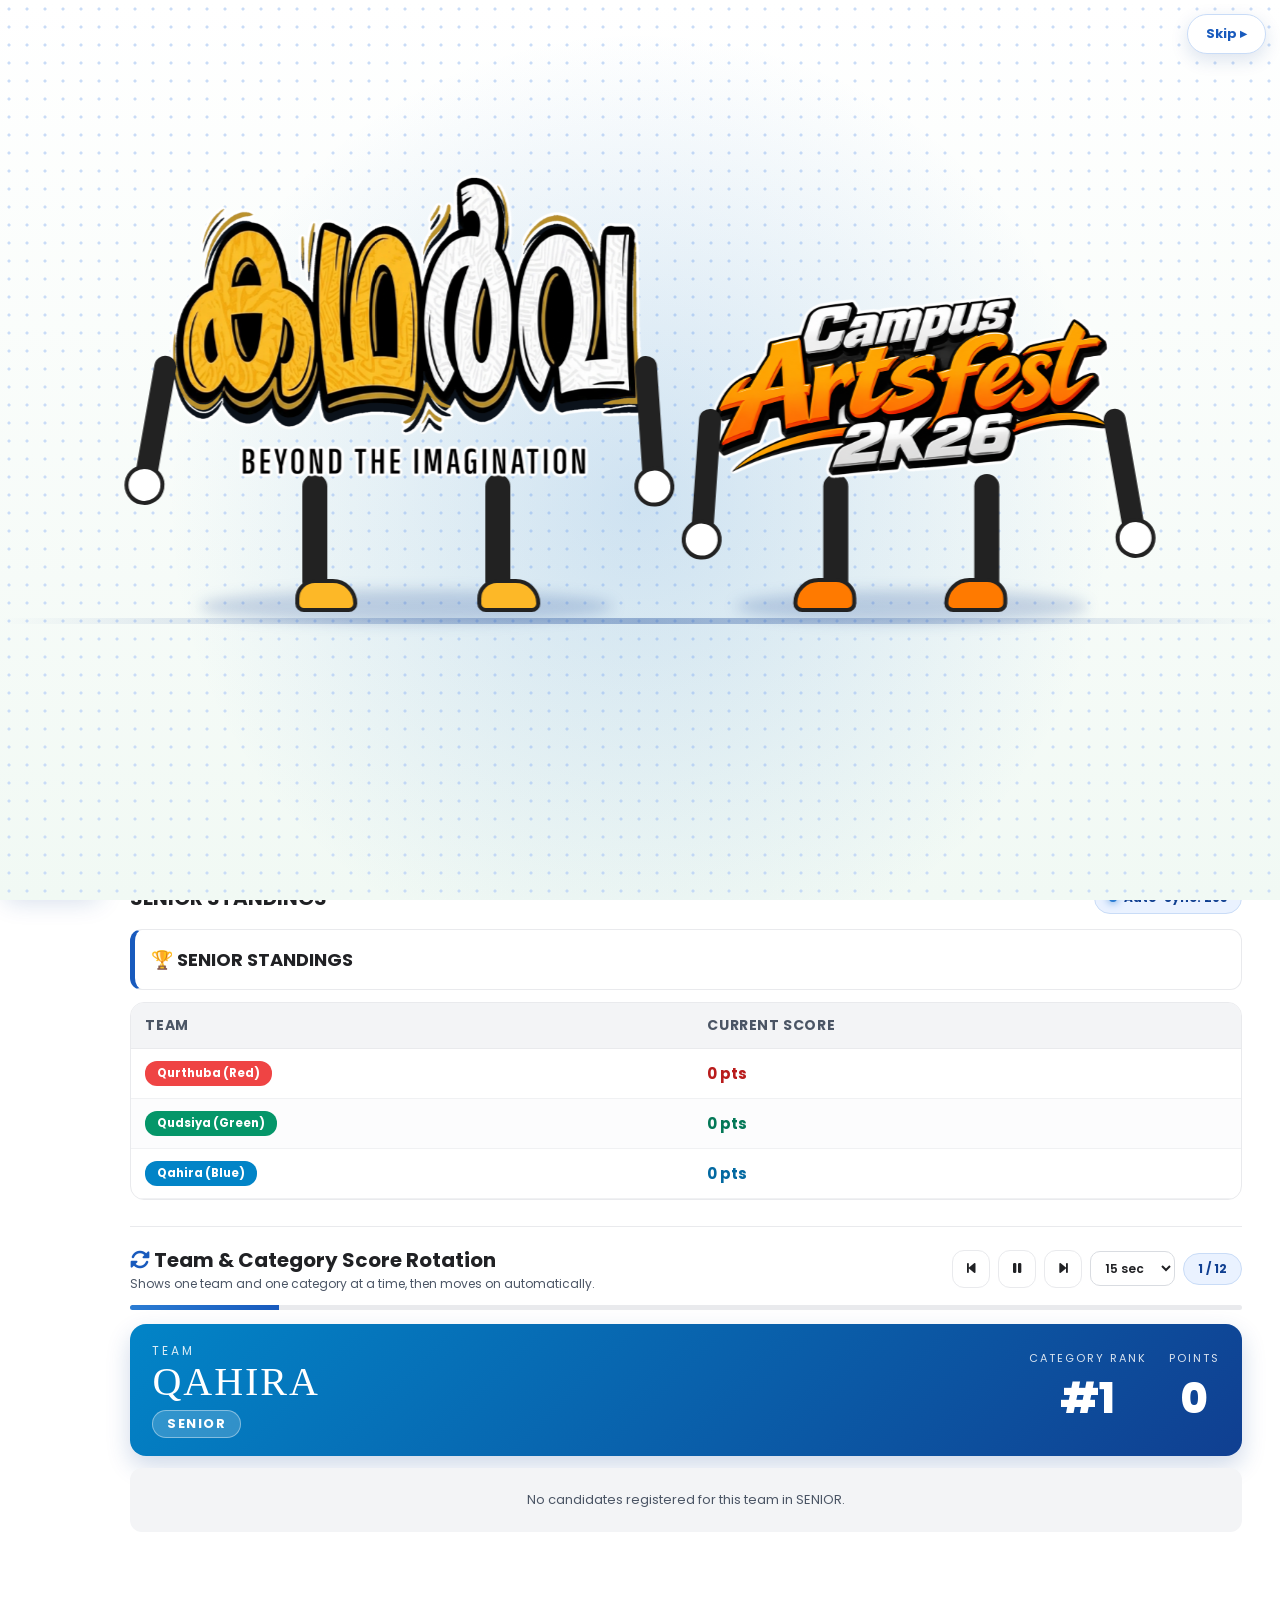
==== commit 3d7cc3c5: "Add files via upload" ====
--- a/index.html
+++ b/index.html
@@ -2,158 +2,101 @@
 <html lang="en">
 <head>
   <meta charset="UTF-8" />
-  <meta name="viewport" content="width=device-width, initial-scale=1.0, maximum-scale=1.0, user-scalable=no" />
-  <title>MMO Arts Fest 2k26</title>
-  <link href="https://fonts.googleapis.com/css2?family=Anek+Malayalam:wght@700;800&family=Cinzel:wght@700&family=Gayathri:wght@700&family=Poppins:wght@300;400;500;600;700;800&display=swap" rel="stylesheet">
+  <meta name="viewport" content="width=device-width, initial-scale=1.0" />
+  <title>KADHARVA Campus Arts Fest 2K26</title>
+  <link href="https://fonts.googleapis.com/css2?family=Anek+Malayalam:wght@700;800&family=Bangers&family=Cinzel:wght@700&family=Gayathri:wght@700&family=Poppins:wght@300;400;500;600;700;800&display=swap" rel="stylesheet">
   <link rel="stylesheet" href="https://cdnjs.cloudflare.com/ajax/libs/font-awesome/6.5.0/css/all.min.css">
-  <link rel="stylesheet" href="style.css?v=14">
-  <link rel="stylesheet" href="enhance.css?v=14">
-  <!-- ===== Fest logo images: put these two PNG files next to index.html (change the names here if yours differ) ===== -->
+  <link rel="stylesheet" href="style.css?v=16">
+  <link rel="stylesheet" href="theme.css?v=16">
+  <link rel="stylesheet" href="welcome-intro.css?v=16">
+  <!-- ===== Logo images: keep these two PNG files next to index.html (change the names here if yours differ) ===== -->
   <script>
-    var FEST_NAME_IMG = 'fest-name.png';          /* the fest name PNG */
-    var FEST_SUB_IMG  = 'campus-arts-fest.png';   /* the "Campus Arts Fest" PNG (shown just below the name) */
+    var FEST_NAME_IMG = 'fest-name.png';          /* KADHARVA fest-name logo */
+    var FEST_SUB_IMG  = 'campus-arts-fest.png';   /* Campus Arts Fest 2K26 logo */
+    var KD_CACHE = {}, KD_Q = {};
     function festAbs(f) { try { return new URL(f, location.href).href; } catch (e) { return f; } }
-    /* title block used on every printout: name image, with the Campus Arts Fest image just below it */
+    /* Trims empty transparent margins of a logo in memory (the artwork itself is never changed). Calls back with a usable URL, or null if the file is missing. */
+    function kdTrim(file, cb) {
+      if (KD_CACHE.hasOwnProperty(file)) { cb(KD_CACHE[file]); return; }
+      var q = (KD_Q[file] = KD_Q[file] || []); q.push(cb); if (q.length > 1) return;
+      var done = function (res) { KD_CACHE[file] = res; var l = KD_Q[file]; KD_Q[file] = null; (l || []).forEach(function (f) { f(res); }); };
+      var im = new Image();
+      im.onload = function () {
+        var res = file;
+        try {
+          var w = im.naturalWidth, h = im.naturalHeight, c = document.createElement('canvas'); c.width = w; c.height = h;
+          var x = c.getContext('2d'); x.drawImage(im, 0, 0);
+          var d = new Uint32Array(x.getImageData(0, 0, w, h).data.buffer), minX = w, minY = h, maxX = -1, maxY = -1;
+          for (var yy = 0; yy < h; yy++) { var row = yy * w; for (var xx = 0; xx < w; xx++) { if ((d[row + xx] >>> 24) > 8) { if (xx < minX) minX = xx; if (xx > maxX) maxX = xx; if (yy < minY) minY = yy; maxY = yy; } } }
+          if (maxX >= 0) {
+            var pad = 6; minX = Math.max(0, minX - pad); minY = Math.max(0, minY - pad); maxX = Math.min(w - 1, maxX + pad); maxY = Math.min(h - 1, maxY + pad);
+            var cw = maxX - minX + 1, ch = maxY - minY + 1;
+            if (cw * ch < w * h * 0.8) { var c2 = document.createElement('canvas'); c2.width = cw; c2.height = ch; c2.getContext('2d').drawImage(im, minX, minY, cw, ch, 0, 0, cw, ch); res = c2.toDataURL('image/png'); }
+          }
+        } catch (e) { res = file; }
+        done(res);
+      };
+      im.onerror = function () { done(null); };
+      im.src = file;
+    }
+    function festImgUrl(f) { var r = KD_CACHE[f]; return (r && r.indexOf('data:') === 0) ? r : festAbs(f); }
+    kdTrim(FEST_NAME_IMG, function () { }); kdTrim(FEST_SUB_IMG, function () { });
+    /* logo block used at the top of every printout: fest name, with the Campus Arts Fest logo just below it */
     function festTitleHtml(h1, h2) {
       var bad = "this.style.display='none';this.nextSibling.style.display='block'";
       return '<div style="text-align:center;line-height:1.1">' +
-        '<img src="' + festAbs(FEST_NAME_IMG) + '" style="height:' + h1 + 'mm;max-width:100%" onerror="' + bad + '"><div style="display:none;font-family:Cinzel,serif;font-weight:700;font-size:' + (h1 * 2.2) + 'pt;letter-spacing:2px;text-transform:uppercase">MMO Arts Fest</div>' +
-        '<br><img src="' + festAbs(FEST_SUB_IMG) + '" style="height:' + h2 + 'mm;margin-top:1.2mm;max-width:100%" onerror="' + bad + '"><div style="display:none;font-size:' + (h2 * 1.5) + 'pt;letter-spacing:3px;color:#D97706;font-weight:600">CAMPUS ARTS FESTIVAL 2K26</div></div>';
+        '<img src="' + festImgUrl(FEST_NAME_IMG) + '" style="height:' + h1 + 'mm;max-width:100%" onerror="' + bad + '"><div style="display:none;font-family:Cinzel,serif;font-weight:700;font-size:' + (h1 * 2.2) + 'pt;letter-spacing:2px;text-transform:uppercase">KADHARVA</div>' +
+        '<br><img src="' + festImgUrl(FEST_SUB_IMG) + '" style="height:' + h2 + 'mm;margin-top:1.2mm;max-width:100%" onerror="' + bad + '"><div style="display:none;font-size:' + (h2 * 1.5) + 'pt;letter-spacing:3px;color:#185ABD;font-weight:600">CAMPUS ARTS FESTIVAL 2K26</div></div>';
     }
   </script>
-  <style id="fullpage-style">
-    :root { --star2: url("data:image/svg+xml,%3Csvg xmlns='http://www.w3.org/2000/svg' width='72' height='72' viewBox='0 0 72 72'%3E%3Cpath d='M36 6l6.2 13.1L56 14.6l-4.5 13.9L66 36l-14.5 7.5L56 57.4l-13.8-4.5L36 66l-6.2-13.1L16 57.4l4.5-13.9L6 36l14.5-7.5L16 14.6l13.8 4.5z' fill='none' stroke='%23FDB827' stroke-opacity='.25' stroke-width='1.2'/%3E%3C/svg%3E"); }
-    html, body { width: 100% !important; margin: 0 !important; background: #fff !important; background-image: none !important; }
-    .app-wrapper { max-width: none !important; width: 100% !important; padding: 0 !important; margin: 0 !important; }
-
-    /* full-width hero */
-    .top-header {
-      border-radius: 0 !important; margin: 0 !important; border: 0 !important; box-shadow: none !important; width: 100% !important;
-      min-height: clamp(240px, 40vh, 420px) !important; padding: 64px 16px 30px !important;
-      background: radial-gradient(circle at 50% 130%, rgba(253,184,39,.5), transparent 58%), var(--star2), linear-gradient(160deg, #0d0b08 0%, #D97706 55%, #2a1d06 100%) !important;
-      background-size: auto, 72px 72px, auto !important;
-      animation: heroDrift 24s linear infinite;
-    }
-    @keyframes heroDrift { from { background-position: 0 0, 0 0, 0 0; } to { background-position: 0 0, 72px 72px, 0 0; } }
-    .top-header::after { content: ""; position: absolute; left: 0; right: 0; bottom: 0; height: 5px; background: linear-gradient(90deg, transparent, #FDB827, transparent); }
-    .header-controls { top: 14px !important; left: clamp(12px, 3vw, 40px) !important; right: clamp(12px, 3vw, 40px) !important; }
-    .title-banner { margin-top: 0 !important; }
-    .hero-name { display: block; max-width: min(520px, 80vw); max-height: clamp(120px, 24vh, 240px); width: auto; height: auto; margin: 0 auto; filter: drop-shadow(0 8px 20px rgba(0,0,0,.55)); animation: heroIn 1.1s cubic-bezier(.2,.8,.2,1) both; }
-    .hero-sub  { display: block; max-width: min(380px, 70vw); max-height: clamp(60px, 10vh, 100px); width: auto; height: auto; margin: 8px auto 0; filter: drop-shadow(0 4px 12px rgba(0,0,0,.5)); animation: heroIn 1.1s .35s cubic-bezier(.2,.8,.2,1) both; }
-    @keyframes heroIn { from { opacity: 0; transform: translateY(16px) scale(.94); } to { opacity: 1; transform: none; } }
-
-    /* sticky top menu (computers) */
-    #mainNav { display: none; }
-    @media (min-width: 900px) {
-      #mainNav { display: flex; position: sticky; top: 0; z-index: 900; background: #14110b; border-bottom: 3px solid #FDB827; padding: 0 clamp(16px, 4vw, 72px); gap: 2px; overflow-x: auto; }
-      #mainNav a { color: #ffe9a8; padding: 15px 18px; cursor: pointer; font-weight: 600; font-size: 14px; white-space: nowrap; border-bottom: 3px solid transparent; margin-bottom: -3px; transition: .2s; }
-      #mainNav a:hover, #mainNav a.on { color: #fff; border-bottom-color: #FDB827; background: rgba(253,184,39,.14); }
-    }
-
-    /* full-width page sections */
-    .view-panel { border-radius: 0 !important; border-left: 0 !important; border-right: 0 !important; border-top: 0 !important; box-shadow: none !important; margin: 0 !important; width: 100% !important; max-width: none !important; background: #fff !important; padding: 30px clamp(16px, 4vw, 72px) 50px !important; min-height: 56vh; }
-
-    /* ===== Welcome wall ===== */
-    #welcome { position: fixed; inset: 0; z-index: 9000; overflow: hidden; display: flex; align-items: center; justify-content: center; background: radial-gradient(circle at 50% 45%, #FF8A00 0%, #D97706 35%, #0d0b08 100%); transition: opacity .9s ease, visibility .9s; cursor: pointer; }
-    #welcome.hide { opacity: 0; visibility: hidden; }
-    #welcome::before { content: ""; position: absolute; inset: 0; background: var(--star2); background-size: 72px 72px; animation: heroDrift 14s linear infinite; opacity: .9; }
-    .w-rays { position: absolute; left: 50%; top: 50%; width: 220vmax; height: 220vmax; margin: -110vmax 0 0 -110vmax; background: repeating-conic-gradient(rgba(253,184,39,.16) 0 6deg, transparent 6deg 18deg); animation: spin 50s linear infinite; -webkit-mask-image: radial-gradient(circle, #000 5%, transparent 55%); mask-image: radial-gradient(circle, #000 5%, transparent 55%); }
-    @keyframes spin { to { transform: rotate(360deg); } }
-    .w-wall { position: absolute; inset: 0; display: flex; flex-direction: column; justify-content: space-around; pointer-events: none; }
-    .w-row { display: flex; white-space: nowrap; width: max-content; opacity: .16; animation: rowL 38s linear infinite; align-items: center; }
-    .w-row:nth-child(even) { animation-name: rowR; opacity: .1; }
-    .w-row img { height: 60px; margin: 0 34px; } .w-row span { font: 700 40px Cinzel, serif; color: #fff; margin: 0 34px; letter-spacing: 4px; }
-    @keyframes rowL { from { transform: translateX(0); } to { transform: translateX(-50%); } }
-    @keyframes rowR { from { transform: translateX(-50%); } to { transform: translateX(0); } }
-    .w-spark { position: absolute; bottom: -20px; border-radius: 50%; background: radial-gradient(circle, #fff3c4, rgba(253,184,39,0)); animation: rise linear infinite; }
-    @keyframes rise { from { transform: translateY(0) scale(.6); opacity: 0; } 15% { opacity: .95; } to { transform: translateY(-110vh) scale(1.2); opacity: 0; } }
-    .w-center { position: relative; z-index: 2; text-align: center; padding: 20px; max-width: 94vw; }
-    .w-name { display: block; max-width: min(620px, 86vw); max-height: 38vh; width: auto; height: auto; margin: 0 auto; filter: drop-shadow(0 0 28px rgba(253,184,39,.65)) drop-shadow(0 10px 22px rgba(0,0,0,.5)); animation: wZoom 1.4s cubic-bezier(.2,.9,.2,1) both, wGlow 3s 1.4s ease-in-out infinite; }
-    .w-sub { display: block; max-width: min(420px, 70vw); max-height: 16vh; width: auto; height: auto; margin: 10px auto 0; animation: wUp 1.1s .8s cubic-bezier(.2,.9,.2,1) both; filter: drop-shadow(0 4px 14px rgba(0,0,0,.5)); }
-    .w-name-t { font: 700 clamp(38px, 9vw, 84px) Cinzel, serif; color: #fff3c4; letter-spacing: 6px; text-transform: uppercase; text-shadow: 0 0 30px rgba(253,184,39,.7); animation: wZoom 1.4s both; }
-    .w-sub-t { font: 600 clamp(14px, 3vw, 22px) Poppins, sans-serif; color: #FDB827; letter-spacing: 8px; margin-top: 8px; animation: wUp 1.1s .8s both; }
-    .w-hello { margin-top: 26px; color: #ffe9a8; font: 600 clamp(15px, 2.6vw, 24px) Poppins, sans-serif; letter-spacing: 6px; text-transform: uppercase; animation: wUp 1.1s 1.5s both; }
-    .w-hello b { color: #FDB827; }
-    #wEnter { margin-top: 22px; padding: 11px 34px; border-radius: 999px; border: 2px solid #FDB827; background: rgba(20,17,11,.5); color: #fff3c4; font: 700 14px Poppins, sans-serif; letter-spacing: 3px; cursor: pointer; animation: wUp 1s 2.1s both; backdrop-filter: blur(4px); }
-    #wEnter:hover { background: #FDB827; color: #14110b; }
-    .w-bar { width: min(260px, 60vw); height: 3px; background: rgba(255,255,255,.2); margin: 20px auto 0; border-radius: 3px; overflow: hidden; animation: wUp 1s 2.1s both; }
-    .w-bar i { display: block; height: 100%; width: 0; background: #FDB827; animation: wBar 6s linear forwards; }
-    @keyframes wZoom { from { opacity: 0; transform: scale(.6); filter: blur(12px); } to { opacity: 1; transform: none; } }
-    @keyframes wUp { from { opacity: 0; transform: translateY(30px); } to { opacity: 1; transform: none; } }
-    @keyframes wGlow { 0%, 100% { transform: scale(1); } 50% { transform: scale(1.03); } }
-    @keyframes wBar { to { width: 100%; } }
-    @media (prefers-reduced-motion: reduce) { .w-rays, .w-row, .w-spark, .top-header, #welcome::before { animation: none !important; } }
-  </style>
-  <style id="theme-yellow">
-    /* ===== Fest colours taken from the logos: warm black, sunshine yellow, orange ===== */
-    :root { --emerald-main: #D97706; --navy-soft: #fff3d1; --border-color: #f3e5b8; }
-    .top-header {
-      min-height: clamp(380px, 62vh, 640px) !important; padding: 74px 16px 44px !important; display: flex; flex-direction: column; align-items: center; justify-content: center;
-      background: radial-gradient(circle at 50% 58%, rgba(253,184,39,.38), transparent 55%), var(--star2), linear-gradient(160deg, #0d0b08 0%, #2a1d06 52%, #14110b 100%) !important;
-      background-size: auto, 72px 72px, auto !important;
-    }
-    .top-header::after { height: 6px !important; background: linear-gradient(90deg, #FF8A00, #FDB827, #FF8A00) !important; }
-    .title-banner { position: relative; isolation: isolate; }
-    .title-banner::before { content: ""; position: absolute; left: 50%; top: 50%; width: min(980px, 130vw); height: min(640px, 90vh); transform: translate(-50%, -50%); z-index: -1;
-      background: radial-gradient(closest-side, rgba(253,184,39,.6), rgba(255,138,0,.2) 55%, transparent 76%); animation: glowPulse 4.5s ease-in-out infinite; }
-    @keyframes glowPulse { 0%, 100% { opacity: .75; transform: translate(-50%, -50%) scale(.95); } 50% { opacity: 1; transform: translate(-50%, -50%) scale(1.06); } }
-    .hero-name { max-width: min(780px, 92vw) !important; max-height: clamp(180px, 36vh, 360px) !important; animation: heroIn 1.1s cubic-bezier(.2,.8,.2,1) both, bob 5s 1.2s ease-in-out infinite !important; filter: drop-shadow(0 10px 26px rgba(0,0,0,.6)) !important; }
-    .hero-sub { max-width: min(560px, 80vw) !important; max-height: clamp(90px, 17vh, 170px) !important; margin-top: 10px !important; animation: heroIn 1.1s .35s cubic-bezier(.2,.8,.2,1) both, bob 5s 1.6s ease-in-out infinite !important; filter: drop-shadow(0 8px 20px rgba(0,0,0,.55)) !important; }
-    @keyframes bob { 0%, 100% { transform: translateY(0); } 50% { transform: translateY(-9px); } }
-    .ribbon { background: #FDB827; color: #14110b; overflow: hidden; white-space: nowrap; border-top: 3px solid #14110b; border-bottom: 3px solid #14110b; font: 800 14px Poppins, sans-serif; letter-spacing: 4px; padding: 10px 0; }
-    .ribbon .t { display: inline-block; white-space: nowrap; animation: rowL 32s linear infinite; }
-    .ribbon .t span { margin: 0 22px; }
-    #welcome { background: radial-gradient(circle at 50% 45%, #6b4a07 0%, #2a1d06 40%, #0d0b08 100%) !important; }
-    .w-name { max-width: min(820px, 92vw) !important; max-height: 44vh !important; }
-    .w-sub { max-width: min(600px, 80vw) !important; max-height: 20vh !important; }
-    .w-hello { color: #ffe9a8 !important; }
-    @media (max-width: 600px) { .top-header { min-height: 340px !important; } }
-  </style>
 </head>
 <body>
 
+<aside id="sideNav" class="sb" aria-label="Main navigation">
+  <div class="sb-brand"><img class="js-logo-name" src="fest-name.png" alt="KADHARVA"><div class="logo-fb" style="display:none;color:#185ABD;font-weight:800;">K</div></div>
+  <div class="sb-scroll">
+    <a data-v="dashboardView" class="on" onclick="showView('dashboardView')"><i class="fa-solid fa-house"></i><span>Home</span></a>
+    <a data-v="programListView" onclick="showView('programListView')"><i class="fa-solid fa-list-check"></i><span>Programs</span></a>
+    <a data-v="scheduleView" onclick="showView('scheduleView')"><i class="fa-solid fa-calendar-days"></i><span>Schedule</span></a>
+    <a data-v="resultsView" onclick="showView('resultsView')"><i class="fa-solid fa-trophy"></i><span>Results</span></a>
+    <a data-v="pointTableView" onclick="showView('pointTableView')"><i class="fa-solid fa-ranking-star"></i><span>Points</span></a>
+    <a data-v="toppersView" onclick="showView('toppersView')"><i class="fa-solid fa-crown"></i><span>Toppers</span></a>
+    <a data-v="teamView" onclick="showView('teamView')"><i class="fa-solid fa-users"></i><span>Candidates</span></a>
+    <a data-v="notificationsView" onclick="showView('notificationsView')"><i class="fa-solid fa-bell"></i><span>Alerts</span><span id="notifBadge" class="notif-badge" style="display:none"></span></a>
+    <a data-v="officialView" onclick="showView('officialView')"><i class="fa-solid fa-user-shield"></i><span>Admin</span></a>
+  </div>
+  <div class="sb-foot"><a onclick="kdIntroPlay(true)" title="Replay the welcome intro"><i class="fa-solid fa-rotate-right"></i><span>Intro</span></a></div>
+</aside>
 <div id="drawerOverlay" class="overlay" onclick="closeNav()"></div>
-<div id="sideNav" class="side-drawer">
-  <span class="close-btn" onclick="closeNav()">&times;</span>
-  <a href="javascript:void(0)" onclick="showView('dashboardView')"><i class="fa-solid fa-chart-line"></i> Category Standings</a>
-  <a href="javascript:void(0)" onclick="showView('pointTableView')"><i class="fa-solid fa-trophy"></i> Point Table &amp; Leaderboard</a>
-  <a href="javascript:void(0)" onclick="showView('officialView')"><i class="fa-solid fa-user-shield"></i> Official Portal (Admin)</a>
-  <a href="javascript:void(0)" onclick="showView('programListView')"><i class="fa-solid fa-list-check"></i> Program List</a>
-  <a href="javascript:void(0)" onclick="showView('scheduleView')"><i class="fa-solid fa-calendar-days"></i> Schedule</a>
-  <a href="javascript:void(0)" onclick="showView('toppersView')"><i class="fa-solid fa-crown"></i> Toppers</a>
-  <a href="javascript:void(0)" onclick="showView('notificationsView')"><i class="fa-solid fa-bell"></i> Notifications <span id="notifBadge" class="notif-badge" style="display:none"></span></a>
-  <a href="javascript:void(0)" onclick="showView('teamView')"><i class="fa-solid fa-users"></i> Registered Candidates</a>
-</div>
-
-<div class="app-wrapper">
-  <div class="top-header">
-    <div class="header-controls">
-      <div class="icon-btn" onclick="openNav()"><i class="fa-solid fa-bars"></i> Menu</div>
-      <div class="icon-btn" onclick="toggleFullScreen()"><i class="fa-solid fa-expand" id="fsIcon"></i> Full Screen</div>
-    </div>
-    <div class="title-banner">
-      <img id="heroName" class="hero-name" src="fest-name.png" alt="MMO Arts Fest" onerror="this.style.display='none';document.getElementById('heroNameText').style.display='block'">
-      <h1 class="fest-title-malayalam" id="heroNameText" style="display:none">MMO Arts Fest</h1>
-      <img id="heroSub" class="hero-sub" src="campus-arts-fest.png" alt="Campus Arts Fest" onerror="this.style.display='none';document.getElementById('heroSubText').style.display='block'">
-      <div class="sub-fest-title" id="heroSubText" style="display:none">Campus Arts Festival 2k26</div>
-    </div>
-  </div>
-
-  <div class="ribbon"><div class="t"><span>★ MMO ARTS FEST ★</span><span>CAMPUS ARTS FEST 2K26</span><span>★ BEYOND THE IMAGINATION ★</span><span>★ MMO ARTS FEST ★</span><span>CAMPUS ARTS FEST 2K26</span><span>★ BEYOND THE IMAGINATION ★</span><span>★ MMO ARTS FEST ★</span><span>CAMPUS ARTS FEST 2K26</span><span>★ BEYOND THE IMAGINATION ★</span><span>★ MMO ARTS FEST ★</span><span>CAMPUS ARTS FEST 2K26</span><span>★ BEYOND THE IMAGINATION ★</span><span>★ MMO ARTS FEST ★</span><span>CAMPUS ARTS FEST 2K26</span><span>★ BEYOND THE IMAGINATION ★</span><span>★ MMO ARTS FEST ★</span><span>CAMPUS ARTS FEST 2K26</span><span>★ BEYOND THE IMAGINATION ★</span><span>★ MMO ARTS FEST ★</span><span>CAMPUS ARTS FEST 2K26</span><span>★ BEYOND THE IMAGINATION ★</span><span>★ MMO ARTS FEST ★</span><span>CAMPUS ARTS FEST 2K26</span><span>★ BEYOND THE IMAGINATION ★</span><span>★ MMO ARTS FEST ★</span><span>CAMPUS ARTS FEST 2K26</span><span>★ BEYOND THE IMAGINATION ★</span><span>★ MMO ARTS FEST ★</span><span>CAMPUS ARTS FEST 2K26</span><span>★ BEYOND THE IMAGINATION ★</span><span>★ MMO ARTS FEST ★</span><span>CAMPUS ARTS FEST 2K26</span><span>★ BEYOND THE IMAGINATION ★</span><span>★ MMO ARTS FEST ★</span><span>CAMPUS ARTS FEST 2K26</span><span>★ BEYOND THE IMAGINATION ★</span></div></div>
-
-  <nav id="mainNav">
-    <a data-v="dashboardView" onclick="showView('dashboardView')"><i class="fa-solid fa-house"></i> Home</a>
-    <a data-v="programListView" onclick="showView('programListView')">Programs</a>
-    <a data-v="scheduleView" onclick="showView('scheduleView')">Schedule</a>
-    <a data-v="pointTableView" onclick="showView('pointTableView')">Point Table</a>
-    <a data-v="toppersView" onclick="showView('toppersView')">Toppers</a>
-    <a data-v="teamView" onclick="showView('teamView')">Candidates</a>
-    <a data-v="notificationsView" onclick="showView('notificationsView')">Notifications</a>
-    <a data-v="officialView" onclick="showView('officialView')"><i class="fa-solid fa-user-shield"></i> Admin</a>
-  </nav>
+
+<div class="app-wrapper app-main">
+  <header id="topbar">
+    <button class="tb-ic tb-menu" onclick="openNav()" aria-label="Menu"><i class="fa-solid fa-bars"></i></button>
+    <div class="tb-title" id="tbTitle">Festival Dashboard</div>
+    <div class="gsearch"><i class="fa-solid fa-magnifying-glass"></i><input id="gSearch" type="text" placeholder="Search programs, candidates, reg no…  (Ctrl K)" autocomplete="off" oninput="onGlobalSearch(this)" onfocus="onGlobalSearch(this)"><div id="gRes" class="g-res"></div></div>
+    <button class="tb-ic" onclick="toggleFullScreen()" title="Full screen"><i class="fa-solid fa-expand" id="fsIcon"></i></button>
+    <button class="tb-ic tb-bell" onclick="showView('notificationsView')" title="Notifications"><i class="fa-regular fa-bell"></i><span id="bellCount" class="notif-badge" style="display:none"></span></button>
+    <button class="tb-admin" id="tbAdmin" onclick="showView('officialView')"><i class="fa-solid fa-user-shield"></i> Official Portal</button>
+    <button class="tb-logout" id="tbLogout" onclick="logoutOfficial()"><i class="fa-solid fa-right-from-bracket"></i>&nbsp;Logout</button>
+  </header>
 
   <!-- 1. DASHBOARD -->
   <div id="dashboardView" class="view-panel active">
+    <div class="pg-head"><div><h3>Festival Dashboard</h3><p>Live standings, schedule updates and published competition results for KADHARVA Campus Arts Fest 2K26.</p></div></div>
+    <div class="hero">
+      <img class="h-name js-logo-name" src="fest-name.png" alt="KADHARVA"><div class="logo-fb hero-fb" style="display:none">KADHARVA</div>
+      <div class="hero-mid"><div class="hero-kick">WELCOME TO</div><div class="hero-line">KADHARVA &middot; Campus Arts Fest 2K26</div>
+        <div class="hero-chips"><span>Programs</span><span>Live Results</span><span>Schedule</span><span>Point Table</span></div></div>
+      <img class="h-sub js-logo-sub" src="campus-arts-fest.png" alt="Campus Arts Fest 2K26"><div class="logo-fb hero-fb" style="display:none">Campus Arts Fest 2K26</div>
+    </div>
+    <div id="festOverview">
+      <div class="ov-head"><div class="ov-title">FESTIVAL OVERVIEW <span class="ov-live" id="ovLive"></span></div><div class="ov-sync" id="ovSync"></div></div>
+      
+      <div class="ov-stats" id="ovStats"></div>
+      <div id="ovBanner"></div>
+      <div class="ov-grid"><div id="ovLeader"></div><div id="ovUpcoming"></div></div>
+    </div>
+
     <div class="dashboard-split">
       <div class="dashboard-card">
         <h4><i class="fa-solid fa-quote-left"></i> Prophetic Wisdom</h4>
@@ -230,6 +173,48 @@
         </div>
       </div>
 
+      <div id="quickNav" class="quick-nav"><span class="qn-t">QUICK NAVIGATION</span>
+        <button data-go="festControl" class="on" onclick="adminGo('festControl')">Overview</button>
+        <button data-go="tabPrograms" onclick="adminGo('tabPrograms')">Programs</button>
+        <button data-go="tabCandidates" onclick="adminGo('tabCandidates')">Candidates</button>
+        <button data-go="tabEntries" onclick="adminGo('tabEntries')">Entries</button>
+        <button data-go="tabSchedule" onclick="adminGo('tabSchedule')">Schedule</button>
+        <button data-go="tabJudges" onclick="adminGo('tabJudges')">Judges</button>
+        <button data-go="tabResult" onclick="adminGo('tabResult')">Results</button>
+        <button data-go="tabAnnounce" onclick="adminGo('tabAnnounce')">Announce</button>
+        <button data-go="tabAnalytics" onclick="adminGo('tabAnalytics')">Analytics</button>
+        <button data-go="tabPointTable" onclick="adminGo('tabPointTable')">Team Points</button>
+        <button data-go="tabToppers" onclick="adminGo('tabToppers')">Toppers</button>
+        <button data-go="tabPoster" onclick="adminGo('tabPoster')">Poster Studio</button>
+        <button data-go="tabSettings" onclick="adminGo('tabSettings')">Settings</button>
+      </div>
+
+      <div id="festControl">
+        <div class="ov-head"><div class="ov-title">FEST CONTROL <span class="ov-live" id="fcLive"></span></div><div class="ov-sync" id="fcSync"></div></div>
+        <div class="ov-stats" id="fcStats"></div>
+        <div class="ov-grid"><div id="fcLeader"></div><div id="fcUpcoming"></div></div>
+        <div class="ov-grid"><div id="fcPending"></div><div id="fcActivity"></div></div>
+        <div class="ov-h">QUICK ACTIONS</div>
+        <div class="qa-row">
+          <button class="main" onclick="adminGo('tabCandidates')"><i class="fa-solid fa-user-plus"></i> Register candidate</button>
+          <button class="main" onclick="adminGo('tabPrograms')"><i class="fa-solid fa-plus"></i> Add program</button>
+          <button class="main" onclick="adminGo('tabResult')"><i class="fa-solid fa-award"></i> Enter results</button>
+          <button onclick="adminGo('tabAnnounce')"><i class="fa-solid fa-bullhorn"></i> Announce</button>
+          <button onclick="adminGo('tabSchedule')"><i class="fa-solid fa-calendar-plus"></i> Add schedule</button>
+          <button onclick="openPrintCenter()"><i class="fa-solid fa-print"></i> Print Center</button>
+          <button onclick="focusSearch()"><i class="fa-solid fa-magnifying-glass"></i> Search</button>
+        </div>
+        <div class="ov-h">EXPORT CENTRE</div>
+        <div class="qa-row">
+          <button onclick="exportData('programs')"><i class="fa-solid fa-download"></i> Programs CSV</button>
+          <button onclick="exportData('candidates')"><i class="fa-solid fa-download"></i> Candidates CSV</button>
+          <button onclick="exportData('entries')"><i class="fa-solid fa-download"></i> Entries CSV</button>
+          <button onclick="exportData('results')"><i class="fa-solid fa-download"></i> Results CSV</button>
+          <button onclick="exportData('schedule')"><i class="fa-solid fa-download"></i> Schedule CSV</button>
+          <button onclick="exportData('backup')"><i class="fa-solid fa-database"></i> Full backup (JSON)</button>
+        </div>
+      </div>
+
       <div class="official-tabs">
         <button class="tab-btn active" onclick="openOfficialSubTab('tabPrograms')"><i class="fa-solid fa-list-check"></i> Programs</button>
         <button class="tab-btn" onclick="openOfficialSubTab('tabCandidates')"><i class="fa-solid fa-user-plus"></i> Candidates</button>
@@ -277,6 +262,11 @@
           </div>
         </div>
         <h4 style="color:var(--navy-dark);margin:18px 0 8px 0;">📋 Listed Competition Programs</h4>
+        <div class="search-row">
+          <input type="text" id="pfSearch" oninput="renderProgramsTable()" placeholder="🔍 Search programs…">
+          <select id="pfCat" onchange="renderProgramsTable()"><option value="">All categories</option><option value="SENIOR">Senior</option><option value="JUNIOR">Junior</option><option value="SUB-JUNIOR">Sub-Junior</option><option value="GENERAL">General</option></select>
+          <select id="pfType" onchange="renderProgramsTable()"><option value="">All types</option><option value="Individual">Individual</option><option value="Group">Group</option><option value="Non-Stage">Non-Stage</option><option value="General">General</option></select>
+        </div>
         <button class="btn" style="width:auto;padding:8px 18px;" onclick="printReport(['programs'])"><i class="fa-solid fa-print"></i> Print Program List</button>
         <div id="programsListTable" class="table-responsive"></div>
       </div>
@@ -317,6 +307,11 @@
           </div>
         </div>
         <h4 style="color:var(--navy-dark);margin:18px 0 8px 0;">👥 Registered Candidates Directory</h4>
+        <div class="search-row">
+          <input type="text" id="cfSearch" oninput="renderCandidatesTable()" placeholder="🔍 Search name or Reg No…">
+          <select id="cfTeam" onchange="renderCandidatesTable()"><option value="">All teams</option><option value="Qahira">Qahira</option><option value="Qudsiya">Qudsiya</option><option value="Qurthuba">Qurthuba</option></select>
+          <select id="cfCat" onchange="renderCandidatesTable()"><option value="">All categories</option><option value="SENIOR">Senior</option><option value="JUNIOR">Junior</option><option value="SUB-JUNIOR">Sub-Junior</option></select>
+        </div>
         <div id="candidatesListTable" class="table-responsive"></div>
       </div>
 
@@ -477,7 +472,45 @@
         <button class="btn" style="width:auto;padding:8px 18px;" onclick="printReport(['points'])"><i class="fa-solid fa-print"></i> Print Point Table</button>
         <div id="adminPointTablePreview" class="table-responsive"></div>
       </div>
-    </div>
+
+      <div id="tabToppers" class="official-tab-content">
+        <div class="pg-tools" style="margin-bottom:12px;">
+          <select id="adminTopFilter" onchange="renderAdminToppers()" style="margin:0;width:auto;"><option value="">All Categories</option><option value="SENIOR">Senior</option><option value="JUNIOR">Junior</option><option value="SUB-JUNIOR">Sub-Junior</option></select>
+          <button class="btn" style="width:auto;padding:8px 18px;margin:0;" onclick="printToppers()"><i class="fa-solid fa-print"></i> Print</button>
+        </div>
+        <div id="adminToppersBox"></div>
+      </div>
+
+      <div id="tabPoster" class="official-tab-content">
+        <p class="tab-note">Make winner posters with the built-in designs or your own PNG poster, a candidate photo, the item and the rank.</p>
+        <div class="qa-row"><button class="main" onclick="openPosterBlank()"><i class="fa-solid fa-wand-magic-sparkles"></i> Open Poster Studio</button></div>
+        <div class="ov-h">RECENT PUBLISHED WINNERS</div>
+        <div id="posterWinners" class="table-responsive"></div>
+      </div>
+
+      <div id="tabSettings" class="official-tab-content">
+        <div id="settingsInfo"></div>
+        <div class="qa-row">
+          <button class="main" onclick="syncToCloud()"><i class="fa-solid fa-cloud-arrow-up"></i> Save to Cloud now</button>
+          <button onclick="reloadFromCloud()"><i class="fa-solid fa-cloud-arrow-down"></i> Reload from Cloud</button>
+          <button onclick="exportData('backup')"><i class="fa-solid fa-database"></i> Full backup (JSON)</button>
+          <button onclick="openPrintCenter()"><i class="fa-solid fa-print"></i> Print Center</button>
+          <button onclick="printAllData()"><i class="fa-solid fa-print"></i> Print All Data</button>
+          <button onclick="kdIntroPlay(true)"><i class="fa-solid fa-film"></i> Replay welcome intro</button>
+        </div>
+        <p class="tab-note">The admin login is fixed in the site and cannot be changed from this page. Every official tool stays private to the Official Portal.</p>
+      </div>
+    </div>
+  </div>
+
+  <!-- LIVE RESULTS (public) -->
+  <div id="resultsView" class="view-panel">
+    <div class="pg-head"><div><h3>Live Results</h3><p>Published results and winners, updated automatically.</p></div>
+      <div class="pg-tools">
+        <select id="lrCat" onchange="renderPublicResults()" style="margin:0;width:auto;"><option value="">All Categories</option><option value="SENIOR">Senior</option><option value="JUNIOR">Junior</option><option value="SUB-JUNIOR">Sub-Junior</option><option value="GENERAL">General</option></select>
+        <select id="lrTeam" onchange="renderPublicResults()" style="margin:0;width:auto;"><option value="">All Teams</option><option value="Qahira">Qahira</option><option value="Qudsiya">Qudsiya</option><option value="Qurthuba">Qurthuba</option></select>
+      </div></div>
+    <div id="liveResultsBox"></div>
   </div>
 
   <!-- 4. REGISTERED CANDIDATES -->
@@ -643,70 +676,19 @@
   </div>
 </div>
 
-<script src="app.js?v=14"></script>
-<script src="entry-form.js?v=14"></script>
-<script src="judges.js?v=14"></script>
-<script src="poster.js?v=14"></script>
-<script src="rotation.js?v=14"></script>
-<script src="entries.js?v=14"></script>
-<script src="results.js?v=14"></script>
-<script src="report.js?v=14"></script>
-<script src="schedule.js?v=14"></script>
-<script src="notify.js?v=14"></script>
-<script src="analytics.js?v=14"></script>
-<!-- ===== Welcome wall (shown when the site opens) ===== -->
-<div id="welcome">
-  <div class="w-rays"></div>
-  <div class="w-wall" id="wWall"></div>
-  <div id="wSparks"></div>
-  <div class="w-center">
-    <img class="w-name" src="fest-name.png" alt="MMO Arts Fest" onerror="this.style.display='none';document.getElementById('wNameT').style.display='block'">
-    <div class="w-name-t" id="wNameT" style="display:none">MMO Arts Fest</div>
-    <img class="w-sub" src="campus-arts-fest.png" alt="Campus Arts Fest" onerror="this.style.display='none';document.getElementById('wSubT').style.display='block'">
-    <div class="w-sub-t" id="wSubT" style="display:none">CAMPUS ARTS FESTIVAL 2K26</div>
-    <div class="w-hello">Welcome to <b>MMO Arts Fest</b></div>
-    <button id="wEnter" type="button">ENTER</button>
-    <div class="w-bar"><i></i></div>
-  </div>
-</div>
-<script>
-(function () {
-  var w = document.getElementById('welcome'); if (!w) return;
-  /* moving wall of the Campus Arts Fest image */
-  var wall = document.getElementById('wWall'), strip = '';
-  for (var k = 0; k < 14; k++) strip += '<img src="campus-arts-fest.png" alt="" onerror="this.outerHTML=\'<span>MMO ARTS FEST \u2726</span>\'">';
-  for (var r = 0; r < 6; r++) wall.insertAdjacentHTML('beforeend', '<div class="w-row" style="animation-duration:' + (30 + r * 5) + 's">' + strip + strip + '</div>');
-  /* rising sparkles */
-  var sp = document.getElementById('wSparks');
-  for (var i = 0; i < 34; i++) {
-    var d = document.createElement('i'), sz = 4 + Math.random() * 9;
-    d.className = 'w-spark';
-    d.style.cssText = 'left:' + (Math.random() * 100) + '%;width:' + sz + 'px;height:' + sz + 'px;animation-duration:' + (6 + Math.random() * 8) + 's;animation-delay:' + (Math.random() * 6) + 's';
-    sp.appendChild(d);
-  }
-  document.body.style.overflow = 'hidden';
-  var closed = false;
-  function close() {
-    if (closed) return; closed = true;
-    w.classList.add('hide'); document.body.style.overflow = '';
-    setTimeout(function () { if (w.parentNode) w.parentNode.removeChild(w); }, 1000);
-  }
-  w.addEventListener('click', close);
-  document.getElementById('wEnter').addEventListener('click', close);
-  document.addEventListener('keydown', function (e) { if (e.key === 'Escape' || e.key === 'Enter') close(); });
-  setTimeout(close, 6500);
-})();
-
-/* highlight the current page in the top menu */
-(function () {
-  var base = showView;
-  showView = function (id) {
-    base.apply(this, arguments);
-    Array.prototype.forEach.call(document.querySelectorAll('#mainNav a'), function (a) { a.classList.toggle('on', a.getAttribute('data-v') === id); });
-    window.scrollTo(0, 0);
-  };
-  var first = document.querySelector('#mainNav a[data-v="dashboardView"]'); if (first) first.classList.add('on');
-})();
-</script>
+<script src="app.js?v=16"></script>
+<script src="entry-form.js?v=16"></script>
+<script src="judges.js?v=16"></script>
+<script src="poster.js?v=16"></script>
+<script src="rotation.js?v=16"></script>
+<script src="entries.js?v=16"></script>
+<script src="results.js?v=16"></script>
+<script src="report.js?v=16"></script>
+<script src="schedule.js?v=16"></script>
+<script src="notify.js?v=16"></script>
+<script src="analytics.js?v=16"></script>
+<script src="dashboard.js?v=16"></script>
+<script src="shell.js?v=16"></script>
+<script src="welcome-intro.js?v=16"></script>
 </body>
 </html>
--- a/theme.css
+++ b/theme.css
@@ -0,0 +1,232 @@
+/* KADHARVA Campus Arts Fest 2K26 — light theme (white canvas, Microsoft Word blue accents)
+   Palette: primary #185ABD · light #2B7CD3 · deep #103F91 · white #FFFFFF · grey #F3F4F6 · slate #4B5565 · ink #202124 · line #E9EAED
+   Change the green once in the :root block below to re-colour the whole site. */
+
+:root {
+  --g: #185ABD; --g2: #2B7CD3; --g3: #103F91; --tint: #EAF2FF;
+  --white: #FFFFFF; --grey: #F3F4F6; --slate: #4B5565; --ink: #202124; --line: #E9EAED;
+  --sbw: 92px; --tbh: 66px;
+  /* legacy variable names used by older parts of the site */
+  --bg-main: #fff; --bg-white: #fff; --panel-bg: #fff; --card-bg: #F3F4F6;
+  --navy-dark: #202124; --navy-main: #185ABD; --navy-light: #2B7CD3; --navy-soft: #EAF2FF;
+  --emerald-main: #185ABD; --emerald-light: #2B7CD3; --gold: #2B7CD3; --gold-soft: #EAF2FF;
+  --border-color: #E9EAED; --text-dark: #202124; --text-muted: #4B5565;
+}
+* { box-sizing: border-box; }
+html { scroll-behavior: smooth; }
+html, body { width: 100% !important; max-width: none !important; margin: 0 !important; background: #fff !important; background-image: none !important; color: var(--ink); overflow-x: hidden; }
+body { font-family: 'Poppins', 'Segoe UI', sans-serif; }
+h1, h2, h3, h4 { color: var(--ink); }
+hr { border: 0 !important; border-top: 1px solid var(--line) !important; }
+code { background: var(--grey); color: var(--g3); padding: 1px 6px; border-radius: 6px; }
+::-webkit-scrollbar { width: 10px; height: 10px; } ::-webkit-scrollbar-thumb { background: #c9ced6; border-radius: 8px; } ::-webkit-scrollbar-track { background: transparent; }
+
+/* ============ NAVIGATION RAIL ============ */
+.sb { position: fixed; top: 0; left: 0; bottom: 0; width: var(--sbw); z-index: 1100; display: flex; flex-direction: column; align-items: center; color: #fff;
+  background: linear-gradient(180deg, #185ABD 0%, #103F91 100%); box-shadow: 6px 0 24px rgba(16,63,145,.2); transition: transform .3s ease; }
+.sb-brand { margin: 14px 0 12px; width: 70px; height: 62px; padding: 8px; background: #fff; border-radius: 16px; display: grid; place-items: center; box-shadow: 0 6px 18px rgba(0,0,0,.14); }
+.sb-brand img { display: block; width: auto; height: auto; max-width: 100%; max-height: 100%; }
+.sb-scroll { flex: 1; width: 100%; overflow-y: auto; padding: 4px 8px 10px; }
+.sb-g { display: none; }
+.sb a { position: relative; display: flex; flex-direction: column; align-items: center; gap: 5px; padding: 11px 2px 9px; border-radius: 14px; color: rgba(255,255,255,.94); font-weight: 700; font-size: 11px; text-align: center; cursor: pointer; text-decoration: none; margin-bottom: 6px; transition: background .2s, color .2s; line-height: 1.1; }
+.sb a i { font-size: 19px; width: auto; }
+.sb a:hover { background: rgba(255,255,255,.15); }
+.sb a.on { background: #fff; color: var(--g); box-shadow: 0 6px 16px rgba(0,0,0,.18); }
+.sb a .notif-badge { position: absolute; top: 3px; right: 12px; margin: 0; }
+.sb-foot { width: 100%; padding: 8px 8px 14px; border-top: 1px solid rgba(255,255,255,.16); }
+.sb-foot a { margin: 0; font-size: 10.5px; }
+.overlay { background: rgba(32,33,36,.45) !important; z-index: 1050 !important; }
+
+/* ============ TOP BAR ============ */
+.app-wrapper.app-main { margin-left: var(--sbw); min-height: 100vh; width: auto !important; max-width: none !important; padding: 0 !important; display: block !important; }
+#topbar { position: sticky; top: 0; z-index: 900; height: var(--tbh); background: #fff; border-bottom: 1px solid var(--line); display: flex; align-items: center; gap: 14px; padding: 0 clamp(14px, 2.5vw, 34px); }
+.tb-title { font-weight: 800; font-size: 17px; color: var(--ink); white-space: nowrap; min-width: 120px; }
+.tb-ic { position: relative; width: 40px; height: 40px; border-radius: 12px; border: 1px solid var(--line); background: #fff; color: var(--ink); cursor: pointer; font-size: 15px; flex: none; }
+.tb-ic:hover { background: var(--tint); color: var(--g); }
+.tb-menu { display: none; }
+.tb-ic .notif-badge { position: absolute; top: -6px; right: -6px; margin: 0; }
+.tb-admin { display: inline-flex; align-items: center; gap: 8px; padding: 10px 16px; border-radius: 10px; border: 0; background: var(--g); color: #fff; font-weight: 700; font-size: 13px; cursor: pointer; flex: none; box-shadow: 0 4px 12px rgba(24,90,189,.25); }
+.tb-admin:hover { background: var(--g3); }
+.tb-logout { display: none; align-items: center; padding: 10px 14px; border-radius: 10px; border: 1px solid var(--line); background: #fff; color: var(--ink); font-weight: 600; font-size: 13px; cursor: pointer; flex: none; }
+.tb-logout:hover { background: #FEE2E2; border-color: #fca5a5; }
+.gsearch { position: relative; flex: 1; max-width: 560px; margin-left: auto; margin-right: 6px; background: var(--grey); border-radius: 12px; display: flex; align-items: center; }
+.gsearch > i { margin-left: 14px; color: var(--slate); }
+.gsearch input { border: 0 !important; background: transparent !important; margin: 0 !important; box-shadow: none !important; padding: 11px 14px !important; flex: 1; }
+.g-res { display: none; position: absolute; top: 48px; left: 0; right: 0; background: #fff; border: 1px solid var(--line); border-radius: 14px; box-shadow: 0 16px 40px rgba(32,33,36,.16); max-height: 60vh; overflow: auto; z-index: 950; }
+.g-hit { display: flex; gap: 12px; padding: 10px 14px; cursor: pointer; align-items: center; } .g-hit:hover { background: var(--tint); }
+.g-hit b { display: block; font-size: 13.5px; } .g-hit small { color: var(--slate); font-size: 12px; } .g-empty { padding: 14px; color: var(--slate); font-size: 13px; }
+
+/* ============ HERO (home) ============ */
+.hero { display: flex; align-items: center; justify-content: space-between; gap: 18px; margin: 0 0 22px; padding: 16px clamp(16px, 3vw, 36px); border-radius: 22px; position: relative; overflow: hidden;
+  background: linear-gradient(120deg, #fff 0%, #EAF2FF 55%, #DCE9FB 100%); border: 1px solid var(--line); box-shadow: 0 10px 34px rgba(16,63,145,.08); }
+.hero::before { content: ""; position: absolute; inset: 0; background: radial-gradient(#C9DCF7 1.3px, transparent 1.7px) 0 0 / 20px 20px; opacity: .55; pointer-events: none; }
+.hero > * { position: relative; }
+.hero img { display: block; width: auto; height: auto; flex: none; filter: drop-shadow(0 6px 10px rgba(16,63,145,.22)); }
+.hero .h-name { max-height: clamp(76px, 12vw, 136px); max-width: 38%; }
+.hero .h-sub { max-height: clamp(66px, 10vw, 118px); max-width: 34%; }
+.hero-mid { text-align: center; flex: 1; min-width: 0; }
+.hero-kick { font-size: 11px; letter-spacing: 3px; color: var(--g); font-weight: 800; }
+.hero-line { font-size: clamp(14px, 1.6vw, 20px); font-weight: 700; color: var(--ink); margin: 6px 0 10px; }
+.hero-chips { display: flex; gap: 8px; justify-content: center; flex-wrap: wrap; }
+.hero-chips span { font-size: 11.5px; font-weight: 700; color: var(--g3); background: #fff; border: 1px solid #C9DCF7; padding: 4px 12px; border-radius: 999px; }
+.hero-fb { font-weight: 800; font-size: 28px; color: var(--g3); }
+
+/* ============ PAGES ============ */
+.view-panel { display: none; border: 0 !important; border-radius: 0 !important; box-shadow: none !important; background: #fff !important; margin: 0 !important; width: 100% !important; max-width: none !important; padding: 26px clamp(14px, 3vw, 40px) 70px !important; min-height: calc(100vh - var(--tbh)); }
+.view-panel.active { display: block !important; animation: pgIn .35s ease both; }
+@keyframes pgIn { from { opacity: 0; transform: translateY(8px); } to { opacity: 1; transform: none; } }
+.pg-head { display: flex; justify-content: space-between; align-items: center; gap: 12px; flex-wrap: wrap; margin-bottom: 16px; }
+.pg-head h3 { font-size: 22px; margin: 0; } .pg-head p { color: var(--slate); font-size: 13px; margin: 2px 0 0; }
+.pg-tools { display: flex; gap: 8px; flex-wrap: wrap; align-items: center; }
+h3 i, h4 i { color: var(--g); }
+
+/* cards */
+.dashboard-split { display: grid; grid-template-columns: repeat(auto-fit, minmax(300px, 1fr)); gap: 16px; margin-bottom: 20px; }
+.dashboard-card, .report-box, .top-card, .ana-card, .ana-panel, .notice-item, .pts-box, .pm-box { background: #fff; border: 1px solid var(--line); border-radius: 16px; box-shadow: 0 4px 16px rgba(32,33,36,.04); }
+.dashboard-card { padding: 20px; min-height: 0; color: var(--ink); } .dashboard-card::after { background: linear-gradient(180deg, var(--g2), var(--g)) !important; }
+.dashboard-card h4 { color: var(--g) !important; }
+.report-box { background: #FAFBFB; padding: 18px; border-style: solid !important; }
+.quote-text { color: var(--ink); } .quote-translation { color: var(--slate); }
+.result-program { color: var(--ink); } .result-cat { color: var(--g); } .result-winner { color: var(--ink); }
+.badge-timer { background: var(--tint) !important; border: 1px solid #C9DCF7 !important; color: var(--g3) !important; }
+.live-pulse { background: var(--g2) !important; box-shadow: 0 0 8px var(--g2) !important; }
+
+/* ============ FORMS & BUTTONS ============ */
+input, select, textarea { background: #fff !important; border: 1.5px solid #D9DCE1 !important; color: var(--ink) !important; border-radius: 10px !important; }
+input::placeholder, textarea::placeholder { color: #8a93a1; }
+input:focus, select:focus, textarea:focus { border-color: var(--g) !important; box-shadow: 0 0 0 4px rgba(24,90,189,.14) !important; outline: none; }
+input[type=checkbox], input[type=radio], input[type=range] { accent-color: var(--g); }
+button.btn { background: var(--g) !important; color: #fff !important; border-radius: 12px !important; font-weight: 700; box-shadow: 0 4px 12px rgba(24,90,189,.2); }
+button.btn:hover { background: var(--g3) !important; transform: translateY(-1px); }
+button.btn-success { background: var(--g2) !important; } button.btn-success:hover { background: #1F6FC0 !important; }
+button.btn-danger { background: #ef4444 !important; }
+button.btn[style*="e2e8f0"], button.btn[style*="e0f2fe"] { background: #fff !important; color: var(--ink) !important; border: 1px solid var(--line) !important; box-shadow: none; }
+button[style*="background:#0284c7"], button[style*="background: #0284c7"] { background: var(--g) !important; }
+button[style*="background:var(--navy-main)"], button[style*="background:var(--emerald-main)"], button[style*="background:#D97706"], button[style*="background:#FDB827"], button[style*="background:#2B7CD3"] { background: var(--g) !important; color: #fff !important; }
+.tab-btn { background: #fff; color: var(--ink); border: 1px solid var(--line); border-radius: 999px; }
+.tab-btn.active, .tab-btn:hover { background: var(--g); color: #fff; border-color: var(--g); box-shadow: none; }
+.rot-btn { width: 38px; height: 38px; border-radius: 12px; border: 1px solid var(--line); background: #fff; color: var(--ink); cursor: pointer; }
+.rot-btn:hover { background: var(--g); color: #fff; }
+.notif-badge { background: #ef4444; color: #fff; border-radius: 999px; font-size: 10px; font-weight: 800; padding: 1px 6px; }
+
+/* tinted inline backgrounds from older markup -> light green / grey */
+[style*="background:#e0f2fe"], [style*="background: #e0f2fe"], [style*="background:#bae6fd"], [style*="background:#EAF2FF"], [style*="background:#fff8e1"], [style*="background:#fff3d1"], [style*="background:#FFE9A8"], [style*="background:#fff3c4"] { background: var(--tint) !important; color: var(--g3) !important; }
+[style*="background:#f8fafc"], [style*="background:#f1f5f9"], [style*="background:#fafafa"], [style*="background:#FFF8E8"], [style*="background:#FFFAF0"] { background: var(--grey) !important; }
+[style*="background:#f0fdf4"] { background: var(--tint) !important; }
+[style*="color:#334155"], [style*="color:#1e293b"], [style*="color:#0f172a"] { color: var(--ink) !important; }
+
+/* ============ TABLES ============ */
+.table-responsive { background: #fff; border: 1px solid var(--line); border-radius: 14px; box-shadow: none; }
+table { border-collapse: collapse; }
+th { background: var(--grey) !important; color: var(--slate) !important; font-size: 11.5px; text-transform: uppercase; letter-spacing: .6px; border-bottom: 1px solid var(--line) !important; }
+td { border-bottom: 1px solid #F0F1F3; color: var(--ink); }
+tr:nth-child(even) { background: #FCFCFD; } tr:hover { background: #F3F8FF; }
+.matrix-table th, .matrix-table td { border: 1px solid var(--line); }
+.matrix-table th.sticky-col, .matrix-table td.sticky-col { background: #fff; } .matrix-table th.sticky-col { background: var(--grey) !important; }
+.matrix-table th.vt { background: var(--grey) !important; color: var(--g3) !important; }
+
+/* ============ OVERVIEW / FEST CONTROL ============ */
+#festOverview, #festControl { margin-bottom: 26px; }
+.ov-head { display: flex; justify-content: space-between; align-items: center; margin-bottom: 12px; gap: 10px; flex-wrap: wrap; }
+.ov-title { font-weight: 800; letter-spacing: 1.6px; color: var(--g); font-size: 13px; display: flex; align-items: center; gap: 10px; }
+.ov-live { font-size: 11px; font-weight: 800; color: var(--g3); background: var(--tint); padding: 3px 10px; border-radius: 999px; }
+.live-dot { width: 8px; height: 8px; border-radius: 50%; background: var(--g2); display: inline-block; margin-right: 4px; animation: pulseDot 1.6s infinite; }
+.live-dot.off { background: #9aa0a6; animation: none; }
+@keyframes pulseDot { 0% { box-shadow: 0 0 0 0 rgba(43,124,211,.55); } 100% { box-shadow: 0 0 0 9px rgba(43,124,211,0); } }
+.ov-sync { font-size: 12px; color: var(--slate); }
+.ov-stats { display: grid; grid-template-columns: repeat(auto-fit, minmax(165px, 1fr)); gap: 14px; margin-bottom: 18px; }
+.ov-stat { background: #fff; border: 1px solid var(--line); border-radius: 16px; padding: 16px 18px; box-shadow: 0 4px 16px rgba(32,33,36,.04); }
+.ov-stat b { display: block; font-size: 30px; font-weight: 800; color: var(--ink); line-height: 1.1; } .ov-stat span { font-size: 12px; color: var(--slate); }
+.ov-stat:first-child { background: linear-gradient(135deg, #185ABD, #2B7CD3); border: 0; } .ov-stat:first-child b, .ov-stat:first-child span { color: #fff; }
+.ov-grid { display: grid; grid-template-columns: repeat(auto-fit, minmax(320px, 1fr)); gap: 16px; margin-bottom: 16px; }
+#ovLeader, #ovUpcoming, #fcLeader, #fcUpcoming, #fcPending, #fcActivity { background: #fff; border: 1px solid var(--line); border-radius: 16px; padding: 16px 18px; }
+.ov-h { font-size: 11.5px; font-weight: 800; letter-spacing: 1.5px; color: var(--g); margin: 0 0 10px; } .ov-h small { font-weight: 500; letter-spacing: 0; color: var(--slate); margin-left: 6px; }
+.lb-row { display: flex; align-items: center; gap: 10px; padding: 8px 6px; border-radius: 10px; }
+.lb-row.first { background: linear-gradient(90deg, var(--tint), transparent); }
+.lb-rank { width: 34px; text-align: center; font-weight: 800; color: var(--slate); }
+.lb-bar { flex: 1; height: 10px; background: #EEF0F2; border-radius: 6px; overflow: hidden; } .lb-bar i { display: block; height: 100%; background: linear-gradient(90deg, var(--g2), var(--g)); border-radius: 6px; transition: width .9s ease; }
+.lb-pts { min-width: 78px; text-align: right; font-weight: 800; color: var(--ink); } .lb-row.first .lb-pts { color: var(--g); }
+.cd-box { background: linear-gradient(135deg, #185ABD, #2B7CD3); color: #fff; border-radius: 14px; padding: 12px 16px; margin-bottom: 10px; }
+.cd-label { font-size: 12px; opacity: .92; } .cd-time { font-size: 28px; font-weight: 800; letter-spacing: 2px; }
+.up-row { display: flex; gap: 10px; align-items: baseline; padding: 8px 0; border-bottom: 1px solid var(--line); flex-wrap: wrap; }
+.up-row b { color: var(--g); min-width: 76px; } .up-row span { flex: 1; font-weight: 600; } .up-row small, .act-row small { color: var(--slate); }
+.act-row { display: flex; justify-content: space-between; gap: 10px; padding: 8px 0; border-bottom: 1px solid var(--line); font-size: 13px; }
+.win-banner { background: linear-gradient(120deg, #185ABD, #2B7CD3); color: #fff; border-radius: 16px; padding: 14px 18px; margin-bottom: 16px; box-shadow: 0 10px 26px rgba(24,90,189,.25); }
+.wb-t { font-size: 11px; letter-spacing: 2px; opacity: .92; } .wb-p { font-size: 20px; font-weight: 800; } .wb-p small { font-weight: 500; opacity: .85; }
+.wb-w { display: flex; gap: 16px; flex-wrap: wrap; margin-top: 6px; } .wb-w em { font-style: normal; opacity: .88; font-size: 12px; }
+.qa-row { display: flex; gap: 10px; flex-wrap: wrap; margin: 0 0 16px; }
+.qa-row button { padding: 10px 16px; border-radius: 12px; border: 1px solid var(--line); background: #fff; color: var(--ink); font-weight: 600; cursor: pointer; font-size: 13px; }
+.qa-row button:hover { background: var(--tint); border-color: #C9DCF7; } .qa-row button.main { background: var(--g); color: #fff; border-color: var(--g); } .qa-row button.main:hover { background: var(--g3); }
+.chip-ok { background: var(--tint); color: var(--g3); padding: 2px 10px; border-radius: 999px; font-size: 11px; font-weight: 700; }
+.chip-draft { background: #FEF3C7; color: #92400E; padding: 2px 10px; border-radius: 999px; font-size: 11px; font-weight: 700; }
+
+/* ============ ADMIN: ONE CONTINUOUS PAGE ============ */
+#officialContent .official-tabs { display: none !important; }
+#officialContent .official-tab-content { display: block !important; margin: 0 0 26px; padding: 20px 22px; background: #fff; border: 1px solid var(--line); border-radius: 18px; box-shadow: 0 6px 22px rgba(32,33,36,.05); scroll-margin-top: calc(var(--tbh) + 14px); }
+#festControl { scroll-margin-top: calc(var(--tbh) + 14px); }
+.sec-head { display: flex; gap: 14px; align-items: center; margin-bottom: 16px; padding-bottom: 14px; border-bottom: 1px solid var(--line); cursor: pointer; }
+.sec-ic { width: 44px; height: 44px; border-radius: 14px; background: var(--tint); color: var(--g); display: grid; place-items: center; font-size: 18px; flex: none; }
+.sec-tx h3 { font-size: 18px; margin: 0; } .sec-tx p { font-size: 12.5px; color: var(--slate); margin: 2px 0 0; }
+.sec-stat { margin-left: auto; font-size: 12.5px; font-weight: 700; color: var(--g); background: var(--tint); padding: 5px 12px; border-radius: 999px; white-space: nowrap; }
+.sec-head::after { content: "\f078"; font-family: "Font Awesome 6 Free"; font-weight: 900; color: var(--slate); font-size: 12px; transition: transform .25s; }
+.official-tab-content.collapsed > :not(.sec-head) { display: none !important; } .official-tab-content.collapsed .sec-head { margin-bottom: 0; padding-bottom: 0; border-bottom: 0; } .official-tab-content.collapsed .sec-head::after { transform: rotate(-90deg); }
+.tab-note { font-size: 12.5px; color: var(--slate); margin-bottom: 12px; }
+
+/* ============ ROTATION / ENTRIES / ANALYTICS / NOTICES ============ */
+.rot-progress { height: 5px; background: #E9EAED; border-radius: 4px; overflow: hidden; margin-bottom: 14px; } .rot-progress #rotBar { height: 100%; width: 0; background: linear-gradient(90deg, var(--g2), var(--g)); transition: width 1s linear; }
+.rot-wrap, .ent-wrap { max-height: 68vh; overflow: auto; } .rot-wrap th, .ent-wrap th { position: sticky; top: 0; z-index: 2; } .rot-wrap th.sticky-col, .ent-wrap th.sticky-col { z-index: 4; }
+.rot-pl { display: block; font-size: 10px; color: var(--g); font-weight: 700; }
+.rot-empty, .ana-empty { padding: 22px; text-align: center; color: var(--slate); background: var(--grey); border-radius: 12px; font-size: 13px; }
+.rot-wrap .matrix-table td { padding: 8px 6px; } .rot-wrap .matrix-table th, .rot-wrap .matrix-table td { white-space: normal; } .rot-wrap .matrix-table td.sticky-col { white-space: nowrap; }
+.matrix-table th.vt { min-width: 0; width: 46px; height: 150px; padding: 8px 4px; vertical-align: bottom; }
+.ent-cb { width: 22px; height: 22px; margin: 0; cursor: pointer; accent-color: var(--g); } .ent-cb:disabled { cursor: not-allowed; opacity: .35; }
+.ana-cards { display: grid; grid-template-columns: repeat(auto-fit, minmax(170px, 1fr)); gap: 12px; margin-bottom: 16px; }
+.ana-card { padding: 14px 16px; } .ana-card.dark { background: var(--g); color: #fff; border: 0; } .ana-card small { font-size: 11px; letter-spacing: 1px; text-transform: uppercase; opacity: .75; } .ana-card h4 { font-size: 24px; margin: 6px 0 0; color: inherit; } .ana-card span { font-size: 12px; opacity: .7; }
+.ana-grid { display: grid; grid-template-columns: repeat(auto-fit, minmax(320px, 1fr)); gap: 14px; } .ana-panel { padding: 14px 16px; } .ana-panel h5 { font-size: 13.5px; color: var(--ink); margin-bottom: 10px; }
+.ana-row { display: flex; align-items: center; gap: 10px; margin-bottom: 7px; font-size: 12.5px; } .ana-l { width: 110px; flex: none; color: var(--slate); overflow: hidden; text-overflow: ellipsis; white-space: nowrap; }
+.ana-bar { flex: 1; background: #EEF0F2; border-radius: 6px; height: 12px; overflow: hidden; } .ana-bar i { display: block; height: 100%; border-radius: 6px; }
+.top-card { padding: 14px 16px; margin-bottom: 16px; } .top-row { display: flex; align-items: center; gap: 12px; padding: 8px 0; border-bottom: 1px solid #F0F1F3; } .top-row:last-child { border: 0; } .top-row .m { font-size: 22px; width: 34px; text-align: center; }
+.notice-item { display: flex; gap: 14px; padding: 14px 16px; margin-bottom: 10px; } .notice-item.unread { background: var(--tint); border-color: #C9DCF7; } .notice-ic { font-size: 24px; line-height: 1; } .notice-item b { display: block; color: var(--ink); } .notice-item small { color: var(--slate); }
+.pts-box, .pm-box { padding: 10px 14px; background: #FAFBFB; }
+.lr-card { background: #fff; border: 1px solid var(--line); border-radius: 16px; padding: 14px 18px; margin-bottom: 14px; box-shadow: 0 4px 16px rgba(32,33,36,.04); }
+.lr-card h4 { margin: 0 0 8px; font-size: 15px; } .lr-card h4 small { color: var(--slate); font-weight: 500; }
+.lr-row { display: flex; align-items: center; gap: 12px; padding: 7px 0; border-top: 1px solid #F0F1F3; font-size: 13.5px; } .lr-row:first-of-type { border-top: 0; }
+.lr-row .rk { width: 34px; text-align: center; font-size: 20px; } .lr-row .nm { flex: 1; font-weight: 600; } .lr-row .mk { font-weight: 800; color: var(--g); min-width: 40px; text-align: right; }
+.gr-chip { background: var(--tint); color: var(--g3); border-radius: 999px; padding: 1px 9px; font-size: 11px; font-weight: 800; }
+
+/* ============ MODALS & TOASTS ============ */
+.mini-modal { background: rgba(32,33,36,.5) !important; z-index: 4000 !important; }
+.mini-card { background: #fff !important; color: var(--ink); border: 1px solid var(--line) !important; border-radius: 18px !important; box-shadow: 0 25px 60px rgba(0,0,0,.28) !important; }
+.poster-modal-dialog { border-radius: 20px; border: 1px solid var(--line); } .poster-modal-header { background: #fff; }
+.poster-modal-body label { color: var(--slate); }
+.model-btn.active { background: var(--g); border-color: var(--g); } .preview-stage { background: #202124; }
+.toast { background: #fff; border-left-color: var(--g2) !important; } .toast.result { background: #F1F6FF !important; border-left-color: var(--g) !important; }
+
+/* ============ RESPONSIVE ============ */
+@media (max-width: 1000px) {
+  .app-main { margin-left: 0; }
+  .sb { transform: translateX(-105%); } .sb.open { transform: none; }
+  .tb-menu { display: block; }
+  .tb-title { min-width: 0; font-size: 15px; }
+}
+@media (max-width: 700px) {
+  .tb-admin { padding: 10px 12px; font-size: 0; } .tb-admin i { font-size: 15px; }
+  .hero-mid { display: none; } .hero { justify-content: space-around; padding: 14px; }
+  .hero .h-name { max-width: 48%; max-height: 90px; } .hero .h-sub { max-width: 44%; max-height: 80px; }
+  .gsearch { max-width: none; } .tb-title { display: none; }
+  #officialContent .official-tab-content { padding: 14px; border-radius: 14px; }
+  .sec-stat { display: none; }
+}
+@media (min-width: 1024px) { th, td { font-size: 14px; } }
+@media (prefers-reduced-motion: reduce) { * { animation-duration: .01ms !important; animation-iteration-count: 1 !important; transition-duration: .01ms !important; } html { scroll-behavior: auto; } }
+
+/* ============ ADMIN SECTION BAR ============ */
+.quick-nav { position: sticky; top: calc(var(--tbh) + 8px); z-index: 800; display: flex; gap: 4px; align-items: center; overflow-x: auto; background: rgba(255,255,255,.96); border: 1px solid var(--line); border-radius: 14px; padding: 8px 10px; margin: 0 0 20px; box-shadow: 0 6px 20px rgba(32,33,36,.07); backdrop-filter: blur(10px); }
+.qn-t { font-size: 10px; font-weight: 800; letter-spacing: 1.6px; color: var(--slate); padding: 0 8px; white-space: nowrap; }
+.quick-nav button { border: 0; background: transparent; color: var(--ink); font-weight: 600; font-size: 12.5px; padding: 8px 14px; border-radius: 10px; cursor: pointer; white-space: nowrap; }
+.quick-nav button:hover { background: var(--tint); color: var(--g); } .quick-nav button.on { background: var(--g); color: #fff; }
+/* save buttons stay green (success), everything else is blue */
+button.btn-success { background: #217346 !important; } button.btn-success:hover { background: #185C37 !important; }
+/* official tools are private: hidden for visitors until the admin logs in */
+body:not(.is-admin) [onclick*="openPosterStudioWithData"], body:not(.is-admin) [onclick*="printEntryFormPDF"], body:not(.is-admin) [onclick*="printTeamListPDF"], body:not(.is-admin) [onclick*="openPrintCenter"] { display: none !important; }
+.sync-pill { font-size: 12px; color: var(--slate); background: var(--grey); padding: 6px 14px; border-radius: 999px; }
--- a/welcome-intro.css
+++ b/welcome-intro.css
@@ -0,0 +1,110 @@
+/* KADHARVA welcome intro — two PNG logos walk in, hug, explode in colour, then welcome the visitor.
+   Independent component: nothing here touches the site's data or layout. */
+#kdIntro { position: fixed; inset: 0; z-index: 10000; overflow: hidden; background: #fff; font-family: 'Poppins', sans-serif;
+  font-size: min(1.75vw, 3vh, 19px); --wa: 26em; --wb: 22em; --ink: #222; transition: opacity .8s ease, transform .8s ease; }
+@media (max-aspect-ratio: 3/4) {
+  #kdIntro { font-size: min(2.25vw, 3vh); --wa: 19em; --wb: 16em; }
+  .kd-arm { width: 5em; } .kd-hug .arm-in { width: 6.6em; } .kd-hug .arm-out { transform: rotate(calc(var(--s) * -108deg)); }
+  .kd-char { bottom: 40%; } .kd-floor { bottom: calc(40% - 1.6em); } .kd-title { top: 62%; }
+  .kd-h { font-size: 3.6em; }
+}
+#kdIntro.kd-out { opacity: 0; transform: scale(1.05); pointer-events: none; }
+#kdIntro *, #kdIntro *::before, #kdIntro *::after { box-sizing: border-box; }
+
+.kd-bg { position: absolute; inset: 0;
+  background: radial-gradient(circle at 50% 56%, rgba(43,124,211,.2), transparent 58%), radial-gradient(#C9DCF7 1.3px, transparent 1.8px) 0 0 / 18px 18px, linear-gradient(180deg, #fff 0%, #f1f9f4 100%); }
+.kd-rays { position: absolute; left: 50%; top: 46%; width: 150vmax; height: 150vmax; margin: -75vmax 0 0 -75vmax; opacity: 0; transition: opacity .6s;
+  background: repeating-conic-gradient(rgba(43,124,211,.2) 0 7deg, transparent 7deg 18deg);
+  -webkit-mask-image: radial-gradient(circle, #000 0, transparent 55%); mask-image: radial-gradient(circle, #000 0, transparent 55%); }
+.kd-boom .kd-rays { opacity: 1; animation: kdSpin 20s linear infinite; }
+@keyframes kdSpin { to { transform: rotate(360deg); } }
+.kd-floor { position: absolute; left: 0; right: 0; bottom: calc(34% - 1.6em); height: .35em; background: linear-gradient(90deg, transparent, rgba(16,63,145,.35), transparent); }
+.kd-stage { position: absolute; inset: 0; }
+.kd-stage.kd-shake { animation: kdShake .45s ease-in-out; }
+@keyframes kdShake { 0%,100% { transform: none; } 20% { transform: translate(-.5em, .3em); } 40% { transform: translate(.5em, -.3em); } 60% { transform: translate(-.35em, -.2em); } 80% { transform: translate(.3em, .25em); } }
+
+/* ---------- characters ---------- */
+.kd-char { position: absolute; left: 50%; bottom: 34%; width: var(--w); margin-left: calc(var(--w) / -2); }
+.kd-char::after { content: ""; position: absolute; left: 8%; right: 8%; bottom: -1.5em; height: 1.7em; border-radius: 50%; background: rgba(16,63,145,.2); filter: blur(.35em); z-index: -1; }
+.kd-a { --w: var(--wa); --s: 1;  --sh: #FDB827; --ax: calc(var(--wb) / -2 - 1.3em); z-index: 3; transform: translateX(calc(-50vw - var(--wa) - 6em)); }
+.kd-b { --w: var(--wb); --s: -1; --sh: #FF7A00; --bx: calc(var(--wa) / 2 + 1.3em);  z-index: 2; transform: translateX(calc(50vw + var(--wa) + 6em)); }
+.kd-in .kd-a { animation: kdInA 2.3s cubic-bezier(.3,.7,.4,1) forwards; }
+.kd-in .kd-b { animation: kdInB 2.3s cubic-bezier(.3,.7,.4,1) forwards; }
+@keyframes kdInA { from { transform: translateX(calc(-50vw - var(--wa) - 6em)); } to { transform: translateX(var(--ax)); } }
+@keyframes kdInB { from { transform: translateX(calc(50vw + var(--wa) + 6em)); } to { transform: translateX(var(--bx)); } }
+
+.kd-mv { transition: transform .6s cubic-bezier(.3,1.5,.5,1); }
+.kd-hug .kd-a .kd-mv { transform: translateX(1.5em) rotate(2.5deg); }
+.kd-hug .kd-b .kd-mv { transform: translateX(-1.5em) rotate(-2.5deg); }
+.kd-bounce { position: relative; }
+.kd-body { position: relative; z-index: 2; width: var(--w); }
+.kd-logo { display: block; width: 100%; height: auto; user-select: none; -webkit-user-drag: none; }
+.kd-fb { text-align: center; font: 800 5em 'Bangers', 'Poppins', sans-serif; color: #103F91; padding: .3em 0; letter-spacing: .05em; }
+
+/* ---------- limbs ---------- */
+.kd-arm { position: absolute; width: 7em; height: 1.15em; background: var(--ink); border-radius: 1em; transform-origin: 0 50%; transition: transform .7s cubic-bezier(.3,1.3,.5,1), width .7s ease; }
+.kd-arm .glove { position: absolute; right: -.95em; top: 50%; width: 2.1em; height: 2.1em; margin-top: -1.05em; border-radius: 50%; background: #fff; border: .24em solid var(--ink); }
+.arm-in  { left: 100%; top: 56%; margin-left: -.4em; z-index: 4; transform: rotate(calc(var(--s) * 86deg)); }
+.arm-out { left: 0; top: 56%; margin-left: .4em; z-index: 0; transform: rotate(calc(var(--s) * 100deg)); }
+.kd-b .kd-arm { transform-origin: 100% 50%; }
+.kd-b .kd-arm .glove { right: auto; left: -.95em; }
+.kd-b .arm-in  { left: auto; right: 100%; margin: 0 -.4em 0 0; }
+.kd-b .arm-out { left: auto; right: 0; margin: 0 .4em 0 0; }
+.kd-meet .arm-in  { transform: rotate(calc(var(--s) * -6deg)); }
+.kd-hug  .arm-in  { transform: rotate(calc(var(--s) * -30deg)); width: 9.4em; }
+.kd-hug  .arm-out { transform: rotate(calc(var(--s) * -128deg)); }
+.kd-legs { position: relative; z-index: 1; width: calc(var(--w) * .42); height: 6.3em; margin: -.7em auto 0; }
+.leg { position: absolute; top: 0; width: 1.3em; height: 100%; background: var(--ink); border-radius: .7em; transform-origin: 50% 0; }
+.leg.l { left: 0; } .leg.r { right: 0; }
+.shoe { position: absolute; bottom: -.95em; left: -.4em; width: 3.3em; height: 1.75em; background: var(--sh); border: .23em solid var(--ink); border-radius: 1.6em 2em .7em .7em; }
+.kd-b .kd-legs { transform: scaleX(-1); }
+
+/* ---------- walking ---------- */
+.kd-walk .kd-bounce { animation: kdBob .36s ease-in-out infinite; }
+.kd-walk .leg.l { animation: kdLeg .36s ease-in-out infinite alternate; }
+.kd-walk .leg.r { animation: kdLeg .36s ease-in-out infinite alternate-reverse; }
+.kd-walk .arm-in  { animation: kdArmIn .36s ease-in-out infinite alternate; }
+.kd-walk .arm-out { animation: kdArmOut .36s ease-in-out infinite alternate; }
+.kd-b .leg.l { animation-delay: -.18s; } .kd-b .kd-bounce { animation-delay: -.18s; }
+@keyframes kdBob { 0%,100% { transform: translateY(0); } 50% { transform: translateY(-.6em); } }
+@keyframes kdLeg { from { transform: rotate(-30deg); } to { transform: rotate(30deg); } }
+@keyframes kdArmIn  { from { transform: rotate(calc(var(--s) * 64deg)); } to { transform: rotate(calc(var(--s) * 106deg)); } }
+@keyframes kdArmOut { from { transform: rotate(calc(var(--s) * 120deg)); } to { transform: rotate(calc(var(--s) * 82deg)); } }
+.kd-squeeze .kd-bounce { animation: kdSq .5s ease-in-out 2; }
+@keyframes kdSq { 0%,100% { transform: none; } 50% { transform: scale(1.025, .965); } }
+.kd-joy .kd-bounce { animation: kdJoy .62s ease-in-out infinite; }
+@keyframes kdJoy { 0%,100% { transform: translateY(0); } 50% { transform: translateY(-1.1em); } }
+
+/* ---------- explosion ---------- */
+.kd-fx { position: absolute; inset: 0; pointer-events: none; z-index: 6; }
+.kd-flash { position: absolute; inset: 0; background: #fff; opacity: 0; animation: kdFlash .5s ease-out; }
+@keyframes kdFlash { 0% { opacity: .75; } 100% { opacity: 0; } }
+.kd-burst { position: absolute; width: 24em; height: 24em; margin: -12em 0 0 -12em; transform: scale(0) rotate(-20deg); animation: kdBurst 1.25s cubic-bezier(.2,1.2,.4,1) forwards; }
+.kd-burst.o { background: var(--ink); width: 26em; height: 26em; margin: -13em 0 0 -13em; }
+.kd-burst.gold { background: radial-gradient(circle, #FFF8C9 0%, #FDB827 46%, #F59E0B 100%); }
+.kd-burst.orange { background: radial-gradient(circle, #FFEBD6 0%, #FF9A33 46%, #FF7A00 100%); }
+.kd-burst.mix { width: 34em; height: 34em; margin: -17em 0 0 -17em; background: conic-gradient(#FDB827, #FF7A00, #FFE08A, #FF9A33, #FDB827, #FF7A00, #FFE08A, #FDB827); }
+.kd-burst.mix.o { width: 36.5em; height: 36.5em; margin: -18.25em 0 0 -18.25em; background: var(--ink); }
+@keyframes kdBurst { 0% { transform: scale(0) rotate(-20deg); opacity: 1; } 30% { transform: scale(1.1) rotate(6deg); opacity: .96; } 60% { transform: scale(1) rotate(10deg); opacity: .8; } 100% { transform: scale(1.25) rotate(14deg); opacity: 0; } }
+.kd-ring { position: absolute; width: 10em; height: 10em; margin: -5em 0 0 -5em; border-radius: 50%; border: .7em solid; opacity: 0; animation: kdRing 1.2s ease-out forwards; }
+@keyframes kdRing { 0% { transform: scale(.2); opacity: .95; } 100% { transform: scale(7); opacity: 0; } }
+.kd-line { position: absolute; width: 11em; height: .42em; border-radius: .3em; background: var(--ink); transform-origin: 0 50%; opacity: 0; animation: kdLine .9s ease-out forwards; }
+@keyframes kdLine { 0% { opacity: 0; transform: rotate(var(--a)) translateX(7em) scaleX(0); } 25% { opacity: 1; } 100% { opacity: 0; transform: rotate(var(--a)) translateX(16em) scaleX(1); } }
+.kd-p { position: absolute; width: .8em; height: 1.4em; border-radius: .15em; opacity: 0; animation: kdPart 1.9s cubic-bezier(.2,.7,.3,1) forwards; }
+.kd-p.c { width: 1em; height: 1em; border-radius: 50%; }
+.kd-p.s { width: auto; height: auto; background: none !important; font-size: 1.8em; line-height: 1; }
+@keyframes kdPart { 0% { opacity: 0; transform: translate(0, 0) scale(.3) rotate(0); } 10% { opacity: 1; } 60% { opacity: 1; transform: translate(var(--dx), var(--dy)) rotate(var(--r)) scale(1); } 100% { opacity: 0; transform: translate(calc(var(--dx) * 1.12), calc(var(--dy) + 12em)) rotate(calc(var(--r) * 1.7)) scale(.8); } }
+
+/* ---------- welcome title ---------- */
+.kd-title { position: absolute; left: 0; right: 0; top: 70%; text-align: center; padding: 0 3%; opacity: 0; transform: scale(.4) rotate(-4deg); z-index: 7; }
+.kd-show .kd-title { animation: kdPop .75s cubic-bezier(.2,1.6,.4,1) forwards; }
+@keyframes kdPop { from { opacity: 0; transform: scale(.4) rotate(-4deg); } to { opacity: 1; transform: scale(1) rotate(-1.5deg); } }
+.kd-h { margin: 0; font: 400 4.7em/1 'Bangers', 'Poppins', sans-serif; letter-spacing: .04em; color: #185ABD; -webkit-text-stroke: .1em #fff; paint-order: stroke fill;
+  text-shadow: .07em .07em 0 #103F91, 0 0 .7em rgba(43,124,211,.45); }
+.kd-sub { display: inline-block; margin-top: .7em; padding: .45em 1.6em; border-radius: 999px; background: #185ABD; color: #fff; font-weight: 700; font-size: 1.3em; letter-spacing: .28em; box-shadow: 0 .4em 1.2em rgba(24,90,189,.35); }
+.kd-skip { position: absolute; top: 14px; right: 14px; z-index: 9; padding: 9px 18px; border-radius: 999px; border: 1px solid #C9DCF7; background: #fff; color: #185ABD; font: 700 13px 'Poppins', sans-serif; cursor: pointer; box-shadow: 0 6px 18px rgba(16,63,145,.14); }
+.kd-skip:hover { background: #185ABD; color: #fff; }
+
+/* reduced motion: show the final picture without movement */
+.kd-static .kd-a { transform: translateX(var(--ax)); animation: none; } .kd-static .kd-b { transform: translateX(var(--bx)); animation: none; }
+.kd-static .kd-title { opacity: 1; transform: rotate(-1.5deg); animation: none; }
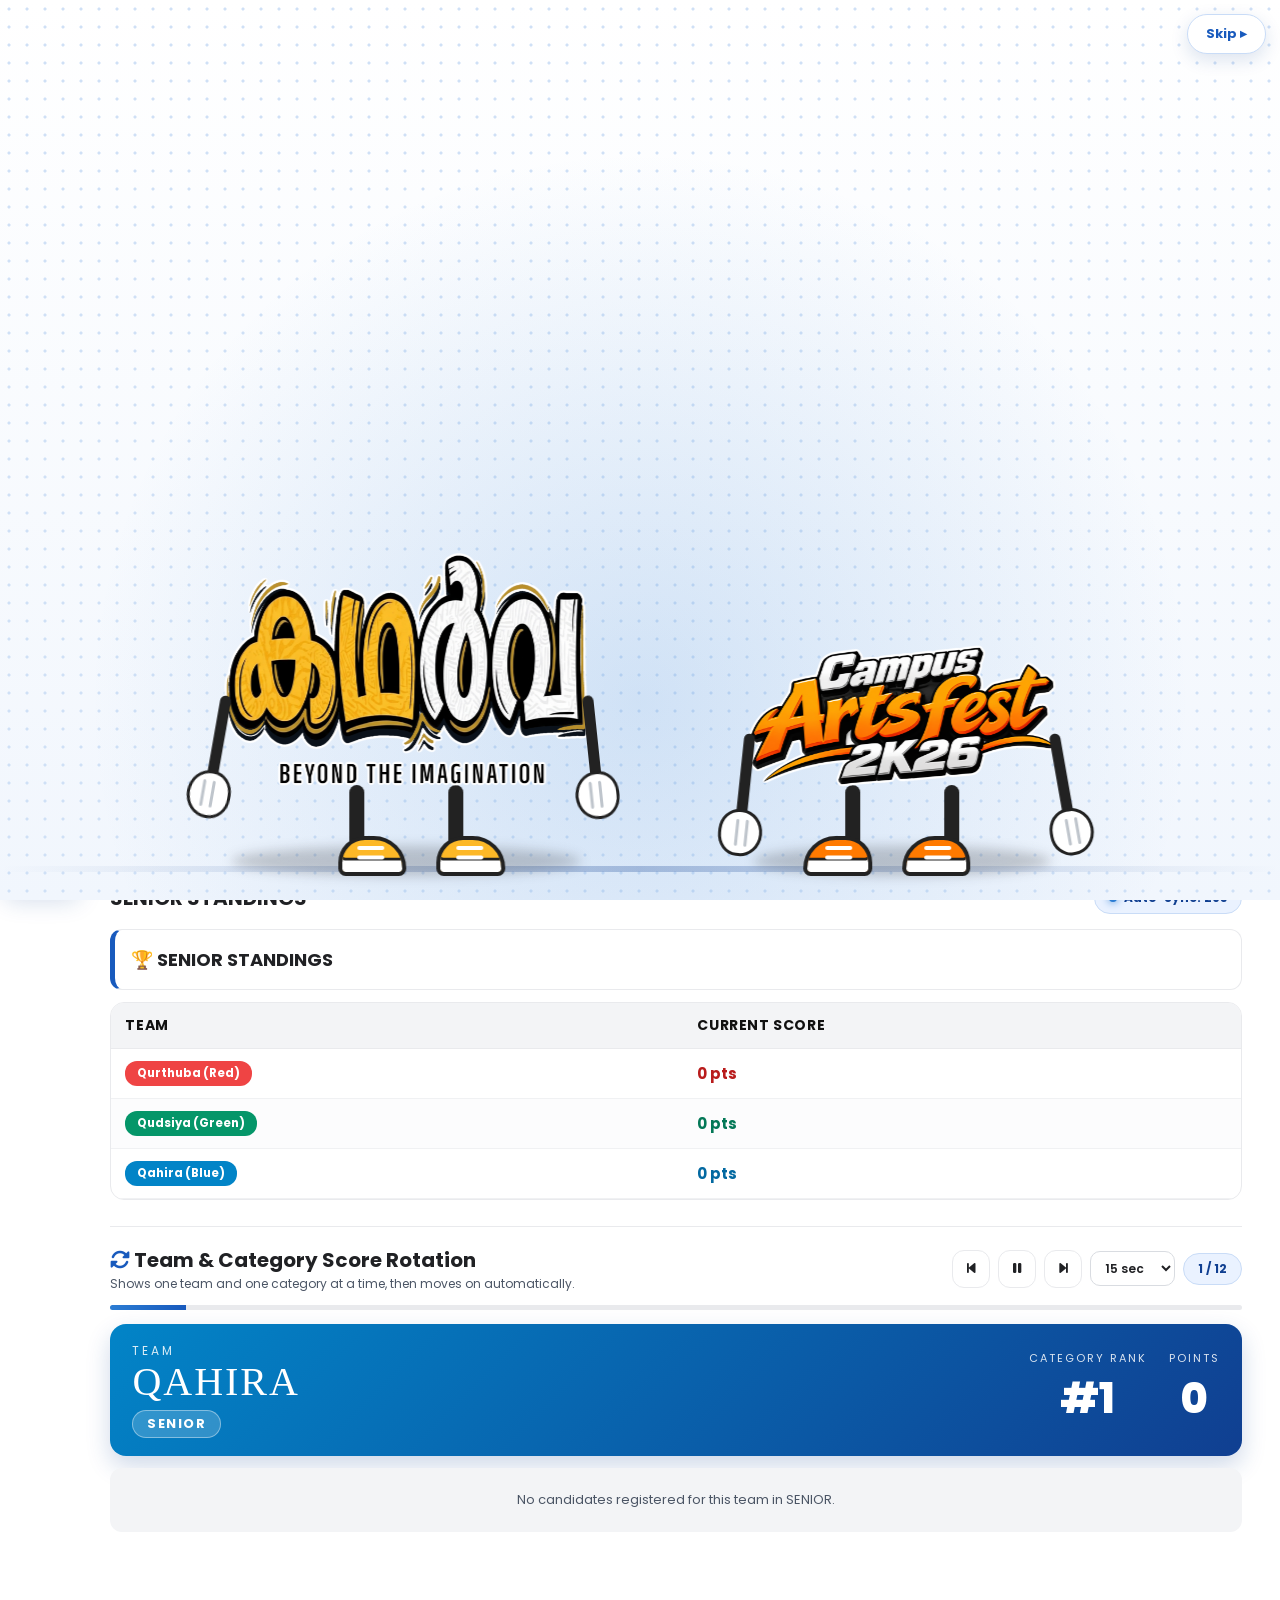
==== commit 2f1f4a0e: "Add files via upload" ====
--- a/index.html
+++ b/index.html
@@ -6,9 +6,9 @@
   <title>KADHARVA Campus Arts Fest 2K26</title>
   <link href="https://fonts.googleapis.com/css2?family=Anek+Malayalam:wght@700;800&family=Bangers&family=Cinzel:wght@700&family=Gayathri:wght@700&family=Poppins:wght@300;400;500;600;700;800&display=swap" rel="stylesheet">
   <link rel="stylesheet" href="https://cdnjs.cloudflare.com/ajax/libs/font-awesome/6.5.0/css/all.min.css">
-  <link rel="stylesheet" href="style.css?v=16">
-  <link rel="stylesheet" href="theme.css?v=16">
-  <link rel="stylesheet" href="welcome-intro.css?v=16">
+  <link rel="stylesheet" href="style.css?v=17">
+  <link rel="stylesheet" href="theme.css?v=17">
+  <link rel="stylesheet" href="welcome-intro.css?v=17">
   <!-- ===== Logo images: keep these two PNG files next to index.html (change the names here if yours differ) ===== -->
   <script>
     var FEST_NAME_IMG = 'fest-name.png';          /* KADHARVA fest-name logo */
@@ -188,6 +188,7 @@
         <button data-go="tabPoster" onclick="adminGo('tabPoster')">Poster Studio</button>
         <button data-go="tabSettings" onclick="adminGo('tabSettings')">Settings</button>
       </div>
+      <p class="admin-hint"><i class="fa-solid fa-hand-pointer"></i> Sections are closed to keep this page tidy. Click a section name (or use the bar above) to open it.</p>
 
       <div id="festControl">
         <div class="ov-head"><div class="ov-title">FEST CONTROL <span class="ov-live" id="fcLive"></span></div><div class="ov-sync" id="fcSync"></div></div>
@@ -676,19 +677,19 @@
   </div>
 </div>
 
-<script src="app.js?v=16"></script>
-<script src="entry-form.js?v=16"></script>
-<script src="judges.js?v=16"></script>
-<script src="poster.js?v=16"></script>
-<script src="rotation.js?v=16"></script>
-<script src="entries.js?v=16"></script>
-<script src="results.js?v=16"></script>
-<script src="report.js?v=16"></script>
-<script src="schedule.js?v=16"></script>
-<script src="notify.js?v=16"></script>
-<script src="analytics.js?v=16"></script>
-<script src="dashboard.js?v=16"></script>
-<script src="shell.js?v=16"></script>
-<script src="welcome-intro.js?v=16"></script>
+<script src="app.js?v=17"></script>
+<script src="entry-form.js?v=17"></script>
+<script src="judges.js?v=17"></script>
+<script src="poster.js?v=17"></script>
+<script src="rotation.js?v=17"></script>
+<script src="entries.js?v=17"></script>
+<script src="results.js?v=17"></script>
+<script src="report.js?v=17"></script>
+<script src="schedule.js?v=17"></script>
+<script src="notify.js?v=17"></script>
+<script src="analytics.js?v=17"></script>
+<script src="dashboard.js?v=17"></script>
+<script src="shell.js?v=17"></script>
+<script src="welcome-intro.js?v=17"></script>
 </body>
 </html>
--- a/theme.css
+++ b/theme.css
@@ -5,7 +5,7 @@
 :root {
   --g: #185ABD; --g2: #2B7CD3; --g3: #103F91; --tint: #EAF2FF;
   --white: #FFFFFF; --grey: #F3F4F6; --slate: #4B5565; --ink: #202124; --line: #E9EAED;
-  --sbw: 92px; --tbh: 66px;
+  --sbw: 72px; --tbh: 66px;
   /* legacy variable names used by older parts of the site */
   --bg-main: #fff; --bg-white: #fff; --panel-bg: #fff; --card-bg: #F3F4F6;
   --navy-dark: #202124; --navy-main: #185ABD; --navy-light: #2B7CD3; --navy-soft: #EAF2FF;
@@ -24,17 +24,17 @@
 /* ============ NAVIGATION RAIL ============ */
 .sb { position: fixed; top: 0; left: 0; bottom: 0; width: var(--sbw); z-index: 1100; display: flex; flex-direction: column; align-items: center; color: #fff;
   background: linear-gradient(180deg, #185ABD 0%, #103F91 100%); box-shadow: 6px 0 24px rgba(16,63,145,.2); transition: transform .3s ease; }
-.sb-brand { margin: 14px 0 12px; width: 70px; height: 62px; padding: 8px; background: #fff; border-radius: 16px; display: grid; place-items: center; box-shadow: 0 6px 18px rgba(0,0,0,.14); }
+.sb-brand { margin: 12px 0 10px; width: 56px; height: 50px; padding: 6px; background: #fff; border-radius: 14px; display: grid; place-items: center; box-shadow: 0 6px 18px rgba(0,0,0,.14); }
 .sb-brand img { display: block; width: auto; height: auto; max-width: 100%; max-height: 100%; }
-.sb-scroll { flex: 1; width: 100%; overflow-y: auto; padding: 4px 8px 10px; }
+.sb-scroll { flex: 1; width: 100%; overflow-y: auto; padding: 2px 6px 8px; }
 .sb-g { display: none; }
-.sb a { position: relative; display: flex; flex-direction: column; align-items: center; gap: 5px; padding: 11px 2px 9px; border-radius: 14px; color: rgba(255,255,255,.94); font-weight: 700; font-size: 11px; text-align: center; cursor: pointer; text-decoration: none; margin-bottom: 6px; transition: background .2s, color .2s; line-height: 1.1; }
-.sb a i { font-size: 19px; width: auto; }
+.sb a { position: relative; display: flex; flex-direction: column; align-items: center; gap: 5px; padding: 9px 2px 7px; border-radius: 12px; color: rgba(255,255,255,.94); font-weight: 700; font-size: 9.5px; text-align: center; cursor: pointer; text-decoration: none; margin-bottom: 6px; transition: background .2s, color .2s; line-height: 1.1; }
+.sb a i { font-size: 16px; width: auto; }
 .sb a:hover { background: rgba(255,255,255,.15); }
 .sb a.on { background: #fff; color: var(--g); box-shadow: 0 6px 16px rgba(0,0,0,.18); }
-.sb a .notif-badge { position: absolute; top: 3px; right: 12px; margin: 0; }
-.sb-foot { width: 100%; padding: 8px 8px 14px; border-top: 1px solid rgba(255,255,255,.16); }
-.sb-foot a { margin: 0; font-size: 10.5px; }
+.sb a .notif-badge { position: absolute; top: 1px; right: 6px; margin: 0; }
+.sb-foot { width: 100%; padding: 6px 6px 12px; border-top: 1px solid rgba(255,255,255,.16); }
+.sb-foot a { margin: 0; font-size: 9.5px; }
 .overlay { background: rgba(32,33,36,.45) !important; z-index: 1050 !important; }
 
 /* ============ TOP BAR ============ */
@@ -204,7 +204,7 @@
 
 /* ============ RESPONSIVE ============ */
 @media (max-width: 1000px) {
-  .app-main { margin-left: 0; }
+  .app-wrapper.app-main { margin-left: 0 !important; }
   .sb { transform: translateX(-105%); } .sb.open { transform: none; }
   .tb-menu { display: block; }
   .tb-title { min-width: 0; font-size: 15px; }
@@ -230,3 +230,32 @@
 /* official tools are private: hidden for visitors until the admin logs in */
 body:not(.is-admin) [onclick*="openPosterStudioWithData"], body:not(.is-admin) [onclick*="printEntryFormPDF"], body:not(.is-admin) [onclick*="printTeamListPDF"], body:not(.is-admin) [onclick*="openPrintCenter"] { display: none !important; }
 .sync-pill { font-size: 12px; color: var(--slate); background: var(--grey); padding: 6px 14px; border-radius: 999px; }
+
+/* program / item names in score tables are black */
+.matrix-table th, .matrix-table th.vt, .rot-wrap th, .ent-wrap th { color: #111 !important; }
+.matrix-table th.vt div { color: #111 !important; font-weight: 700; }
+#pointTableView th, #dashboardView th { color: #111 !important; }
+
+/* admin accordion: closed sections look like neat rows */
+#officialContent .official-tab-content.collapsed { padding: 12px 18px; margin-bottom: 12px; transition: box-shadow .2s, border-color .2s; }
+#officialContent .official-tab-content.collapsed:hover { border-color: #C9DCF7; box-shadow: 0 8px 22px rgba(24,90,189,.1); }
+#officialContent .official-tab-content:not(.collapsed) { border-color: #C9DCF7; box-shadow: 0 10px 30px rgba(24,90,189,.1); }
+.official-tab-content.collapsed .sec-ic { width: 38px; height: 38px; font-size: 16px; }
+.admin-hint { font-size: 12.5px; color: var(--slate); margin: -4px 0 12px; }
+
+/* automatic fit for every screen size */
+img, canvas, video { max-width: 100%; }
+.table-responsive, .rot-wrap, .ent-wrap { max-width: 100%; overflow-x: auto; -webkit-overflow-scrolling: touch; }
+@media (max-width: 1000px) { .gsearch { max-width: none; } .ov-stats { grid-template-columns: repeat(auto-fit, minmax(140px, 1fr)); } .form-grid { grid-template-columns: 1fr; } }
+@media (max-width: 700px) {
+  .hero { flex-wrap: nowrap; } .ov-grid, .dashboard-split, .ana-grid { grid-template-columns: 1fr; }
+  .pg-head { flex-direction: column; align-items: flex-start; } .pg-tools { width: 100%; } .pg-tools select, .pg-tools button { flex: 1; }
+  .qa-row button { flex: 1 1 calc(50% - 10px); } .quick-nav { top: calc(var(--tbh) + 4px); margin-bottom: 14px; }
+  .poster-modal-body { grid-template-columns: 1fr !important; } .poster-modal-dialog { max-height: 94vh; }
+  .sec-head { gap: 10px; } .sec-ic { width: 38px; height: 38px; }
+  .mini-card { max-width: 94vw; padding: 16px; } #toastBox { right: 8px; left: 8px; width: auto; }
+}
+@media (max-width: 420px) { .view-panel { padding: 16px 10px 50px !important; } .ov-stat b { font-size: 24px; } .hero { padding: 10px; } }
+@media (min-width: 1700px) { .view-panel { padding-left: clamp(40px, 5vw, 110px) !important; padding-right: clamp(40px, 5vw, 110px) !important; } }
+
+@media (max-width: 700px) { .cand-row-reg { width: 92px !important; font-size: 12px; } .cand-multi-row { gap: 6px !important; } }
--- a/welcome-intro.css
+++ b/welcome-intro.css
@@ -1,63 +1,77 @@
-/* KADHARVA welcome intro — two PNG logos walk in, hug, explode in colour, then welcome the visitor.
-   Independent component: nothing here touches the site's data or layout. */
+/* KADHARVA welcome intro — two PNG logos walk in along the bottom of the page, open their arms, hug,
+   burst into colour, then give a thumbs-up and welcome the visitor. Independent component. */
 #kdIntro { position: fixed; inset: 0; z-index: 10000; overflow: hidden; background: #fff; font-family: 'Poppins', sans-serif;
-  font-size: min(1.75vw, 3vh, 19px); --wa: 26em; --wb: 22em; --ink: #222; transition: opacity .8s ease, transform .8s ease; }
-@media (max-aspect-ratio: 3/4) {
-  #kdIntro { font-size: min(2.25vw, 3vh); --wa: 19em; --wb: 16em; }
-  .kd-arm { width: 5em; } .kd-hug .arm-in { width: 6.6em; } .kd-hug .arm-out { transform: rotate(calc(var(--s) * -108deg)); }
-  .kd-char { bottom: 40%; } .kd-floor { bottom: calc(40% - 1.6em); } .kd-title { top: 62%; }
-  .kd-h { font-size: 3.6em; }
-}
+  font-size: min(1.65vw, 2.9vh, 19px); --wa: 20em; --wb: 17em; --ink: #222; transition: opacity .8s ease, transform .8s ease; }
+@media (max-aspect-ratio: 3/4) { #kdIntro { font-size: min(2.2vw, 2.6vh); --wa: 17em; --wb: 14.5em; }
+  .kd-arm { width: 3.8em !important; } .kd-title { top: 16% !important; } .kd-h { font-size: 3.5em !important; } .kd-char { bottom: 9vh !important; } .kd-floor { bottom: calc(9vh - .9em) !important; } }
 #kdIntro.kd-out { opacity: 0; transform: scale(1.05); pointer-events: none; }
 #kdIntro *, #kdIntro *::before, #kdIntro *::after { box-sizing: border-box; }
 
 .kd-bg { position: absolute; inset: 0;
-  background: radial-gradient(circle at 50% 56%, rgba(43,124,211,.2), transparent 58%), radial-gradient(#C9DCF7 1.3px, transparent 1.8px) 0 0 / 18px 18px, linear-gradient(180deg, #fff 0%, #f1f9f4 100%); }
-.kd-rays { position: absolute; left: 50%; top: 46%; width: 150vmax; height: 150vmax; margin: -75vmax 0 0 -75vmax; opacity: 0; transition: opacity .6s;
+  background: radial-gradient(circle at 50% 78%, rgba(43,124,211,.18), transparent 58%), radial-gradient(#cfe0f6 1.3px, transparent 1.8px) 0 0 / 18px 18px, linear-gradient(180deg, #fff 0%, #f1f6fd 100%); }
+.kd-rays { position: absolute; left: 50%; top: 74%; width: 150vmax; height: 150vmax; margin: -75vmax 0 0 -75vmax; opacity: 0; transition: opacity .6s;
   background: repeating-conic-gradient(rgba(43,124,211,.2) 0 7deg, transparent 7deg 18deg);
   -webkit-mask-image: radial-gradient(circle, #000 0, transparent 55%); mask-image: radial-gradient(circle, #000 0, transparent 55%); }
 .kd-boom .kd-rays { opacity: 1; animation: kdSpin 20s linear infinite; }
 @keyframes kdSpin { to { transform: rotate(360deg); } }
-.kd-floor { position: absolute; left: 0; right: 0; bottom: calc(34% - 1.6em); height: .35em; background: linear-gradient(90deg, transparent, rgba(16,63,145,.35), transparent); }
+.kd-floor { position: absolute; left: 0; right: 0; bottom: calc(5vh - .9em); height: .3em; background: linear-gradient(90deg, transparent, rgba(16,63,145,.28), transparent); }
 .kd-stage { position: absolute; inset: 0; }
 .kd-stage.kd-shake { animation: kdShake .45s ease-in-out; }
 @keyframes kdShake { 0%,100% { transform: none; } 20% { transform: translate(-.5em, .3em); } 40% { transform: translate(.5em, -.3em); } 60% { transform: translate(-.35em, -.2em); } 80% { transform: translate(.3em, .25em); } }
 
-/* ---------- characters ---------- */
-.kd-char { position: absolute; left: 50%; bottom: 34%; width: var(--w); margin-left: calc(var(--w) / -2); }
-.kd-char::after { content: ""; position: absolute; left: 8%; right: 8%; bottom: -1.5em; height: 1.7em; border-radius: 50%; background: rgba(16,63,145,.2); filter: blur(.35em); z-index: -1; }
-.kd-a { --w: var(--wa); --s: 1;  --sh: #FDB827; --ax: calc(var(--wb) / -2 - 1.3em); z-index: 3; transform: translateX(calc(-50vw - var(--wa) - 6em)); }
-.kd-b { --w: var(--wb); --s: -1; --sh: #FF7A00; --bx: calc(var(--wa) / 2 + 1.3em);  z-index: 2; transform: translateX(calc(50vw + var(--wa) + 6em)); }
-.kd-in .kd-a { animation: kdInA 2.3s cubic-bezier(.3,.7,.4,1) forwards; }
-.kd-in .kd-b { animation: kdInB 2.3s cubic-bezier(.3,.7,.4,1) forwards; }
-@keyframes kdInA { from { transform: translateX(calc(-50vw - var(--wa) - 6em)); } to { transform: translateX(var(--ax)); } }
-@keyframes kdInB { from { transform: translateX(calc(50vw + var(--wa) + 6em)); } to { transform: translateX(var(--bx)); } }
-
-.kd-mv { transition: transform .6s cubic-bezier(.3,1.5,.5,1); }
-.kd-hug .kd-a .kd-mv { transform: translateX(1.5em) rotate(2.5deg); }
-.kd-hug .kd-b .kd-mv { transform: translateX(-1.5em) rotate(-2.5deg); }
+/* ---------- characters (feet stand near the bottom of the page) ---------- */
+.kd-char { position: absolute; left: 50%; bottom: 5vh; width: var(--w); margin-left: calc(var(--w) / -2); }
+.kd-char::after { content: ""; position: absolute; left: 4%; right: 4%; bottom: -1.1em; height: 1.6em; border-radius: 50%; background: rgba(32,33,36,.22); filter: blur(.3em); z-index: -1; }
+.kd-a { --w: var(--wa); --s: 1;  --sh: #FDB827; --ax: calc(var(--wb) / -2 - 1.2em); z-index: 3; transform: translateX(calc(-50vw - var(--wa) - 6em)); }
+.kd-b { --w: var(--wb); --s: -1; --sh: #FF7A00; --bx: calc(var(--wa) / 2 + 1.2em);  z-index: 2; transform: translateX(calc(50vw + var(--wa) + 6em)); }
+/* they first walk to a spot 5em apart, then step closer */
+.kd-in .kd-a { animation: kdInA 2.2s cubic-bezier(.3,.7,.4,1) forwards; }
+.kd-in .kd-b { animation: kdInB 2.2s cubic-bezier(.3,.7,.4,1) forwards; }
+@keyframes kdInA { from { transform: translateX(calc(-50vw - var(--wa) - 6em)); } to { transform: translateX(calc(var(--ax) - 2.6em)); } }
+@keyframes kdInB { from { transform: translateX(calc(50vw + var(--wa) + 6em)); } to { transform: translateX(calc(var(--bx) + 2.6em)); } }
+.kd-mv { transition: transform .7s cubic-bezier(.3,1.2,.5,1); }
+.kd-near .kd-a .kd-mv { transform: translateX(2.6em); } .kd-near .kd-b .kd-mv { transform: translateX(-2.6em); }
+.kd-hug .kd-a .kd-mv { transform: translateX(3.9em) rotate(2deg); } .kd-hug .kd-b .kd-mv { transform: translateX(-3.9em) rotate(-2deg); }
 .kd-bounce { position: relative; }
 .kd-body { position: relative; z-index: 2; width: var(--w); }
 .kd-logo { display: block; width: 100%; height: auto; user-select: none; -webkit-user-drag: none; }
-.kd-fb { text-align: center; font: 800 5em 'Bangers', 'Poppins', sans-serif; color: #103F91; padding: .3em 0; letter-spacing: .05em; }
+.kd-fb { text-align: center; font: 800 4em 'Bangers', 'Poppins', sans-serif; color: #103F91; padding: .3em 0; letter-spacing: .05em; }
 
-/* ---------- limbs ---------- */
-.kd-arm { position: absolute; width: 7em; height: 1.15em; background: var(--ink); border-radius: 1em; transform-origin: 0 50%; transition: transform .7s cubic-bezier(.3,1.3,.5,1), width .7s ease; }
-.kd-arm .glove { position: absolute; right: -.95em; top: 50%; width: 2.1em; height: 2.1em; margin-top: -1.05em; border-radius: 50%; background: #fff; border: .24em solid var(--ink); }
-.arm-in  { left: 100%; top: 56%; margin-left: -.4em; z-index: 4; transform: rotate(calc(var(--s) * 86deg)); }
-.arm-out { left: 0; top: 56%; margin-left: .4em; z-index: 0; transform: rotate(calc(var(--s) * 100deg)); }
+/* ---------- arms: thin black sleeves + big white cartoon gloves ---------- */
+.kd-arm { position: absolute; width: 5em; height: .6em; background: var(--ink); border-radius: 1em; transform-origin: 0 50%; transition: transform .7s cubic-bezier(.3,1.3,.5,1), width .7s ease; }
+.kd-arm .glove { position: absolute; right: -1.5em; top: 50%; width: 2.5em; height: 2.3em; margin-top: -1.15em; border-radius: 48% 48% 52% 52%; background: #fff; border: .2em solid var(--ink); }
+.kd-arm .glove::after { content: ""; position: absolute; left: 18%; right: 18%; top: 38%; height: .14em; border-radius: .1em; background: #bfc5cc; box-shadow: 0 .5em 0 #bfc5cc; }
+.kd-arm .th { display: none; position: absolute; width: .9em; height: 1.35em; left: 50%; top: -1.15em; margin-left: -.45em; background: #fff; border: .2em solid var(--ink); border-radius: .6em; }
+.arm-in  { left: 100%; top: 58%; margin-left: -.5em; z-index: 4; transform: rotate(calc(var(--s) * 84deg)); }
+.arm-out { left: 0; top: 58%; margin-left: .5em; z-index: 0; transform: rotate(calc(var(--s) * 100deg)); }
 .kd-b .kd-arm { transform-origin: 100% 50%; }
-.kd-b .kd-arm .glove { right: auto; left: -.95em; }
-.kd-b .arm-in  { left: auto; right: 100%; margin: 0 -.4em 0 0; }
-.kd-b .arm-out { left: auto; right: 0; margin: 0 .4em 0 0; }
-.kd-meet .arm-in  { transform: rotate(calc(var(--s) * -6deg)); }
-.kd-hug  .arm-in  { transform: rotate(calc(var(--s) * -30deg)); width: 9.4em; }
-.kd-hug  .arm-out { transform: rotate(calc(var(--s) * -128deg)); }
-.kd-legs { position: relative; z-index: 1; width: calc(var(--w) * .42); height: 6.3em; margin: -.7em auto 0; }
-.leg { position: absolute; top: 0; width: 1.3em; height: 100%; background: var(--ink); border-radius: .7em; transform-origin: 50% 0; }
+.kd-b .kd-arm .glove { right: auto; left: -1.5em; }
+.kd-b .arm-in  { left: auto; right: 100%; margin: 0 -.5em 0 0; }
+.kd-b .arm-out { left: auto; right: 0; margin: 0 .5em 0 0; }
+/* arms spread wide to welcome each other */
+.kd-open .arm-in  { transform: rotate(calc(var(--s) * -14deg)); }
+.kd-open .arm-out { transform: rotate(calc(var(--s) * 190deg)); }
+/* hug: arms sweep towards each other and around */
+.kd-hug .arm-in  { transform: rotate(calc(var(--s) * -24deg)); width: 6.8em; }
+.kd-hug .arm-out { transform: rotate(calc(var(--s) * 150deg)); width: 5.6em; }
+/* finale: outer arm up with a thumbs-up */
+.kd-thumbs .arm-in  { transform: rotate(calc(var(--s) * 70deg)); }
+.kd-thumbs .arm-out { transform: rotate(calc(var(--s) * -78deg)); width: 5em; }
+.kd-thumbs .arm-out .th { display: block; }
+
+/* ---------- legs: short black stick legs, big sneakers ---------- */
+.kd-legs { position: relative; z-index: 1; width: 6em; height: 3.7em; margin: -.5em auto 0; }
+.leg { position: absolute; top: 0; width: .8em; height: 100%; background: var(--ink); border-radius: .5em; transform-origin: 50% 0; }
 .leg.l { left: 0; } .leg.r { right: 0; }
-.shoe { position: absolute; bottom: -.95em; left: -.4em; width: 3.3em; height: 1.75em; background: var(--sh); border: .23em solid var(--ink); border-radius: 1.6em 2em .7em .7em; }
+.shoe { position: absolute; bottom: -1.1em; left: -.6em; width: 3.6em; height: 2.1em; background: var(--sh); border: .22em solid var(--ink); border-radius: 1.8em 2.2em .5em .5em;
+  box-shadow: inset 0 -.6em 0 #fff, inset 0 -.75em 0 var(--ink); }
+.shoe::before { content: ""; position: absolute; left: 26%; top: 18%; width: 44%; height: .22em; border-radius: .1em; background: #fff; box-shadow: 0 .5em 0 #fff; }
 .kd-b .kd-legs { transform: scaleX(-1); }
+/* little motion strokes behind the feet while walking */
+.kd-legs::before, .kd-legs::after { content: ""; position: absolute; bottom: .2em; width: .9em; height: 1.6em; border: .22em solid #9aa4b2; border-right: 0; border-top-color: transparent; border-bottom-color: transparent; border-radius: 50%; opacity: 0; }
+.kd-legs::before { left: -2.4em; } .kd-legs::after { left: -3.7em; bottom: .9em; height: 1.2em; }
+.kd-walk .kd-legs::before, .kd-walk .kd-legs::after { animation: kdStroke .36s ease-in-out infinite alternate; }
+@keyframes kdStroke { from { opacity: 0; } to { opacity: .85; } }
 
 /* ---------- walking ---------- */
 .kd-walk .kd-bounce { animation: kdBob .36s ease-in-out infinite; }
@@ -65,15 +79,23 @@
 .kd-walk .leg.r { animation: kdLeg .36s ease-in-out infinite alternate-reverse; }
 .kd-walk .arm-in  { animation: kdArmIn .36s ease-in-out infinite alternate; }
 .kd-walk .arm-out { animation: kdArmOut .36s ease-in-out infinite alternate; }
-.kd-b .leg.l { animation-delay: -.18s; } .kd-b .kd-bounce { animation-delay: -.18s; }
-@keyframes kdBob { 0%,100% { transform: translateY(0); } 50% { transform: translateY(-.6em); } }
-@keyframes kdLeg { from { transform: rotate(-30deg); } to { transform: rotate(30deg); } }
-@keyframes kdArmIn  { from { transform: rotate(calc(var(--s) * 64deg)); } to { transform: rotate(calc(var(--s) * 106deg)); } }
-@keyframes kdArmOut { from { transform: rotate(calc(var(--s) * 120deg)); } to { transform: rotate(calc(var(--s) * 82deg)); } }
+.kd-b .leg.l, .kd-b .kd-bounce { animation-delay: -.18s; }
+@keyframes kdBob { 0%,100% { transform: translateY(0); } 50% { transform: translateY(-.5em); } }
+@keyframes kdLeg { from { transform: rotate(-28deg); } to { transform: rotate(28deg); } }
+@keyframes kdArmIn  { from { transform: rotate(calc(var(--s) * 66deg)); } to { transform: rotate(calc(var(--s) * 104deg)); } }
+@keyframes kdArmOut { from { transform: rotate(calc(var(--s) * 118deg)); } to { transform: rotate(calc(var(--s) * 84deg)); } }
 .kd-squeeze .kd-bounce { animation: kdSq .5s ease-in-out 2; }
 @keyframes kdSq { 0%,100% { transform: none; } 50% { transform: scale(1.025, .965); } }
-.kd-joy .kd-bounce { animation: kdJoy .62s ease-in-out infinite; }
-@keyframes kdJoy { 0%,100% { transform: translateY(0); } 50% { transform: translateY(-1.1em); } }
+.kd-joy .kd-bounce { animation: kdJoy .7s ease-in-out infinite; }
+@keyframes kdJoy { 0%,100% { transform: translateY(0); } 50% { transform: translateY(-.7em); } }
+/* cheer sparks on the outer top corners (finale) */
+.kd-sp { position: absolute; top: -1.4em; width: 1.7em; height: .42em; border-radius: .3em; background: #ef4444; opacity: 0; transform-origin: 50% 50%; }
+.kd-a .kd-sp { left: -1.2em; } .kd-b .kd-sp { right: -1.2em; }
+.kd-sp.s2 { top: -2.6em; background: #FDB827; width: 1.3em; } .kd-sp.s3 { top: -.2em; background: #ff7a00; width: 1.2em; }
+.kd-a .kd-sp.s1 { rotate: -35deg; } .kd-a .kd-sp.s2 { rotate: 30deg; left: .4em; } .kd-a .kd-sp.s3 { rotate: -65deg; left: -2.4em; }
+.kd-b .kd-sp.s1 { rotate: 35deg; } .kd-b .kd-sp.s2 { rotate: -30deg; right: .4em; } .kd-b .kd-sp.s3 { rotate: 65deg; right: -2.4em; }
+.kd-thumbs .kd-sp { animation: kdSparkle .8s ease-in-out infinite alternate; }
+@keyframes kdSparkle { from { opacity: .2; transform: scale(.7); } to { opacity: 1; transform: scale(1.15); } }
 
 /* ---------- explosion ---------- */
 .kd-fx { position: absolute; inset: 0; pointer-events: none; z-index: 6; }
@@ -96,7 +118,7 @@
 @keyframes kdPart { 0% { opacity: 0; transform: translate(0, 0) scale(.3) rotate(0); } 10% { opacity: 1; } 60% { opacity: 1; transform: translate(var(--dx), var(--dy)) rotate(var(--r)) scale(1); } 100% { opacity: 0; transform: translate(calc(var(--dx) * 1.12), calc(var(--dy) + 12em)) rotate(calc(var(--r) * 1.7)) scale(.8); } }
 
 /* ---------- welcome title ---------- */
-.kd-title { position: absolute; left: 0; right: 0; top: 70%; text-align: center; padding: 0 3%; opacity: 0; transform: scale(.4) rotate(-4deg); z-index: 7; }
+.kd-title { position: absolute; left: 0; right: 0; top: 12%; text-align: center; padding: 0 3%; opacity: 0; transform: scale(.4) rotate(-4deg); z-index: 7; }
 .kd-show .kd-title { animation: kdPop .75s cubic-bezier(.2,1.6,.4,1) forwards; }
 @keyframes kdPop { from { opacity: 0; transform: scale(.4) rotate(-4deg); } to { opacity: 1; transform: scale(1) rotate(-1.5deg); } }
 .kd-h { margin: 0; font: 400 4.7em/1 'Bangers', 'Poppins', sans-serif; letter-spacing: .04em; color: #185ABD; -webkit-text-stroke: .1em #fff; paint-order: stroke fill;
@@ -106,5 +128,5 @@
 .kd-skip:hover { background: #185ABD; color: #fff; }
 
 /* reduced motion: show the final picture without movement */
-.kd-static .kd-a { transform: translateX(var(--ax)); animation: none; } .kd-static .kd-b { transform: translateX(var(--bx)); animation: none; }
+.kd-static .kd-a { transform: translateX(calc(var(--ax) - 2.6em)); animation: none; } .kd-static .kd-b { transform: translateX(calc(var(--bx) + 2.6em)); animation: none; }
 .kd-static .kd-title { opacity: 1; transform: rotate(-1.5deg); animation: none; }
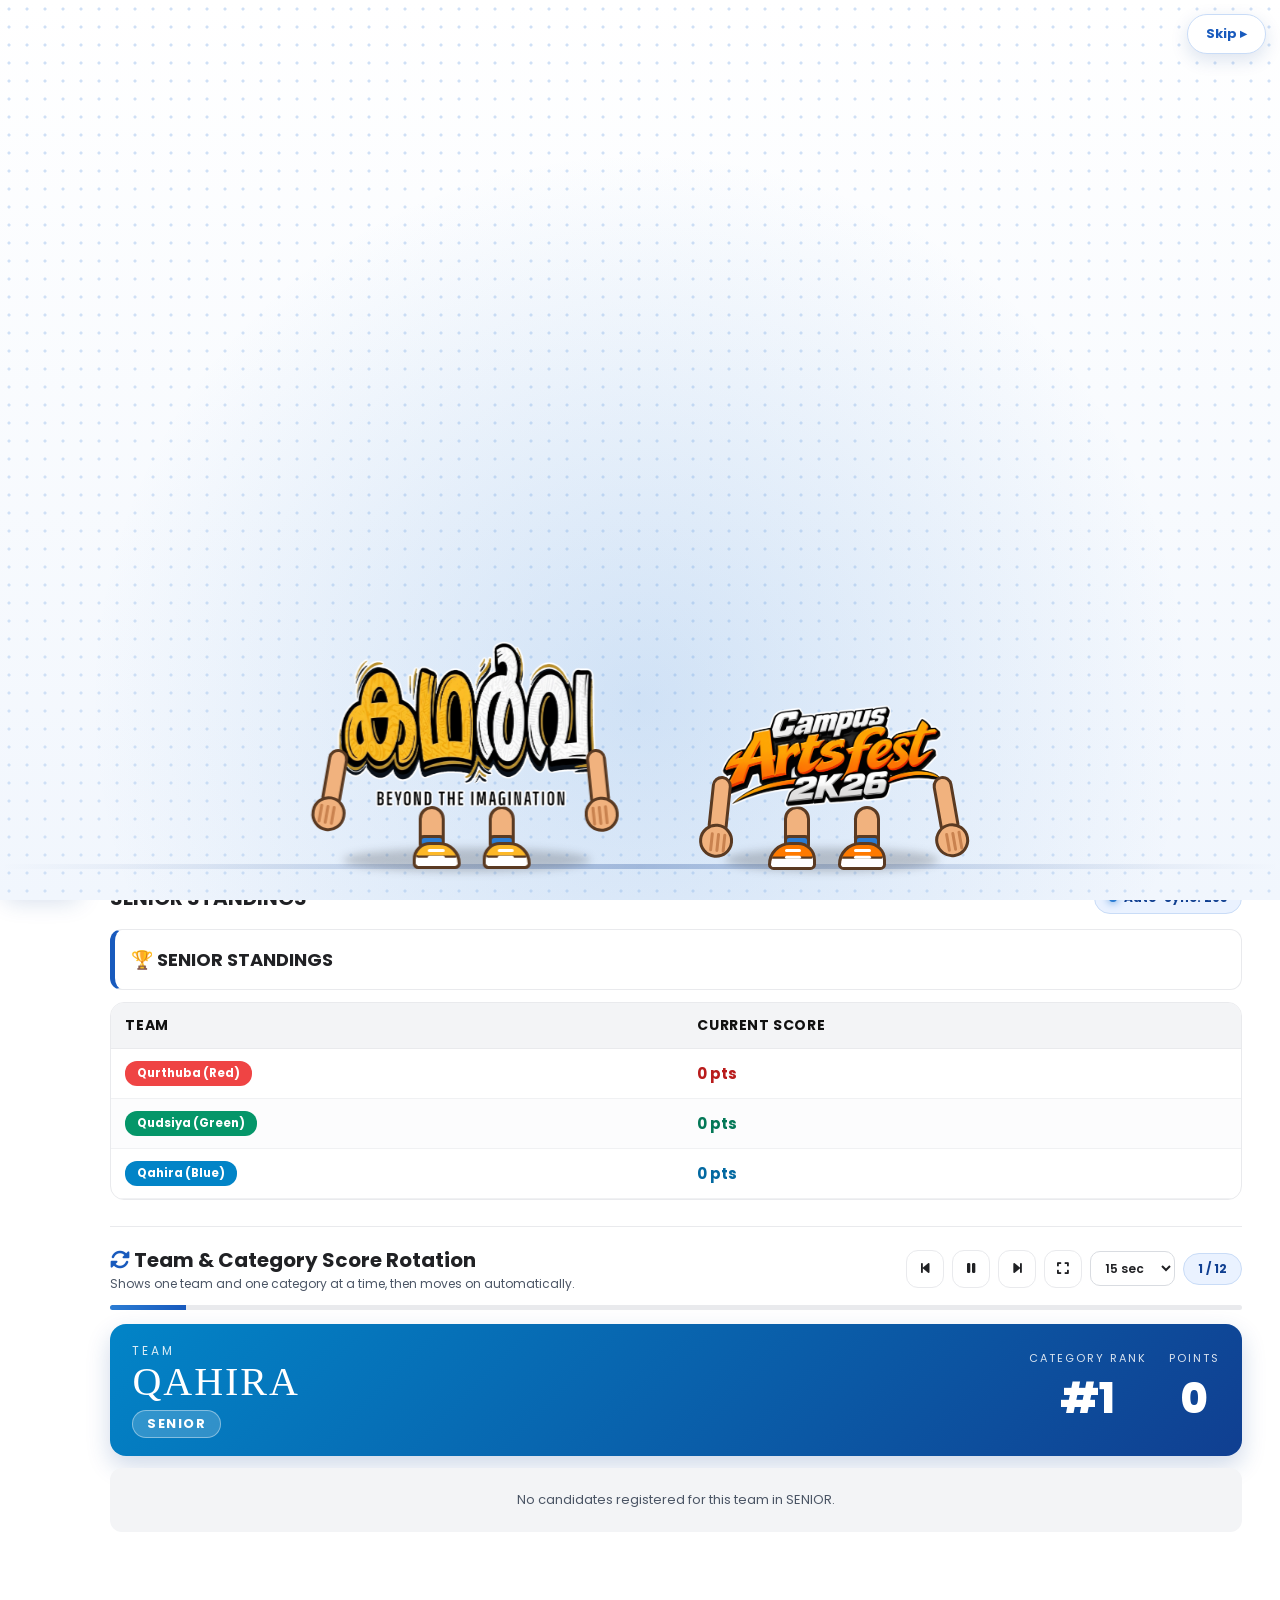
==== commit f6839757: "Add files via upload" ====
--- a/index.html
+++ b/index.html
@@ -6,9 +6,9 @@
   <title>KADHARVA Campus Arts Fest 2K26</title>
   <link href="https://fonts.googleapis.com/css2?family=Anek+Malayalam:wght@700;800&family=Bangers&family=Cinzel:wght@700&family=Gayathri:wght@700&family=Poppins:wght@300;400;500;600;700;800&display=swap" rel="stylesheet">
   <link rel="stylesheet" href="https://cdnjs.cloudflare.com/ajax/libs/font-awesome/6.5.0/css/all.min.css">
-  <link rel="stylesheet" href="style.css?v=17">
-  <link rel="stylesheet" href="theme.css?v=17">
-  <link rel="stylesheet" href="welcome-intro.css?v=17">
+  <link rel="stylesheet" href="style.css?v=19">
+  <link rel="stylesheet" href="theme.css?v=19">
+  <link rel="stylesheet" href="welcome-intro.css?v=19">
   <!-- ===== Logo images: keep these two PNG files next to index.html (change the names here if yours differ) ===== -->
   <script>
     var FEST_NAME_IMG = 'fest-name.png';          /* KADHARVA fest-name logo */
@@ -126,6 +126,7 @@
         <button class="rot-btn" onclick="rotPrev()" title="Previous"><i class="fa-solid fa-backward-step"></i></button>
         <button class="rot-btn" id="rotPauseBtn" onclick="rotTogglePause()" title="Pause / Play"><i class="fa-solid fa-pause"></i></button>
         <button class="rot-btn" onclick="rotNext()" title="Next"><i class="fa-solid fa-forward-step"></i></button>
+        <button class="rot-btn" onclick="rotDisplayOpen()" title="Display mode — full screen scorecard"><i class="fa-solid fa-expand"></i></button>
         <select id="rotSpeed" onchange="rotSetSpeed(this.value)" style="margin:0;padding:7px 10px;width:auto;font-size:12px;font-weight:600;">
           <option value="10">10 sec</option><option value="15" selected>15 sec</option><option value="20">20 sec</option><option value="30">30 sec</option><option value="45">45 sec</option>
         </select>
@@ -152,43 +153,32 @@
 
   <!-- 3. ADMIN PORTAL -->
   <div id="officialView" class="view-panel">
-    <h3 style="margin-bottom:4px;color:var(--navy-dark);font-size:1.3rem;"><i class="fa-solid fa-user-shield"></i> Official Management Portal</h3>
-    <p style="font-size:12px;color:var(--text-muted);margin-bottom:18px;">Admin access to enter and manage programs, candidates, and live scores across all devices.</p>
-
-    <div id="officialAuth">
-      <input type="text" id="officialUser" placeholder="Admin Username">
-      <input type="password" id="officialPass" placeholder="Admin Password">
-      <button class="btn" onclick="authOfficial()"><i class="fa-solid fa-right-to-bracket"></i> Login as Admin</button>
-      <div id="officialLoginErr" style="color:#ef4444;font-size:12px;margin-top:8px;"></div>
+    <div class="pg-head" id="adminHead"><div><h3><i class="fa-solid fa-user-shield"></i> Official Management Portal</h3><p id="adminSub">Private area for the fest organisers.</p></div></div>
+
+    <div id="officialAuth" class="login-card">
+      <div class="lc-ic"><i class="fa-solid fa-lock"></i></div>
+      <h4>Official Portal Login</h4>
+      <p class="lc-sub">Enter your admin credentials to continue.</p>
+      <label for="officialUser">Username</label>
+      <input type="text" id="officialUser" placeholder="Admin username" autocomplete="username">
+      <label for="officialPass">Password</label>
+      <div class="lc-pw"><input type="password" id="officialPass" placeholder="Admin password" autocomplete="current-password"><button type="button" class="lc-eye" onclick="togglePw()" aria-label="Show or hide password"><i class="fa-regular fa-eye" id="pwEye"></i></button></div>
+      <button class="btn" onclick="authOfficial()"><i class="fa-solid fa-right-to-bracket"></i> Login</button>
+      <div id="officialLoginErr" class="lc-err"></div>
     </div>
 
     <div id="officialContent" style="display:none;">
-      <div style="display:flex;justify-content:space-between;align-items:center;margin-bottom:18px;flex-wrap:wrap;gap:8px;">
-        <span class="badge" style="background:#059669;color:#fff;">🔑 Admin Mode Active</span>
-        <div style="display:flex;gap:8px;">
-          <button onclick="openPrintCenter()" style="padding:7px 14px;font-size:12px;background:#FDB827;color:#1d1500;border:none;border-radius:8px;cursor:pointer;font-weight:700;"><i class="fa-solid fa-print"></i> Print Center</button>
-          <button onclick="printAllData()" style="padding:7px 14px;font-size:12px;background:#D97706;color:#fff;border:none;border-radius:8px;cursor:pointer;font-weight:600;"><i class="fa-solid fa-print"></i> Print All Data</button>
-          <button onclick="syncToCloud()" style="padding:7px 14px;font-size:12px;background:var(--emerald-main);color:#fff;border:none;border-radius:8px;cursor:pointer;font-weight:600;"><i class="fa-solid fa-cloud-arrow-up"></i> Save to Cloud</button>
-          <button onclick="logoutOfficial()" style="padding:7px 14px;font-size:12px;background:#ef4444;color:#fff;border:none;border-radius:8px;cursor:pointer;font-weight:600;">Logout</button>
-        </div>
-      </div>
-
-      <div id="quickNav" class="quick-nav"><span class="qn-t">QUICK NAVIGATION</span>
-        <button data-go="festControl" class="on" onclick="adminGo('festControl')">Overview</button>
-        <button data-go="tabPrograms" onclick="adminGo('tabPrograms')">Programs</button>
-        <button data-go="tabCandidates" onclick="adminGo('tabCandidates')">Candidates</button>
-        <button data-go="tabEntries" onclick="adminGo('tabEntries')">Entries</button>
-        <button data-go="tabSchedule" onclick="adminGo('tabSchedule')">Schedule</button>
-        <button data-go="tabJudges" onclick="adminGo('tabJudges')">Judges</button>
-        <button data-go="tabResult" onclick="adminGo('tabResult')">Results</button>
-        <button data-go="tabAnnounce" onclick="adminGo('tabAnnounce')">Announce</button>
-        <button data-go="tabAnalytics" onclick="adminGo('tabAnalytics')">Analytics</button>
-        <button data-go="tabPointTable" onclick="adminGo('tabPointTable')">Team Points</button>
-        <button data-go="tabToppers" onclick="adminGo('tabToppers')">Toppers</button>
-        <button data-go="tabPoster" onclick="adminGo('tabPoster')">Poster Studio</button>
-        <button data-go="tabSettings" onclick="adminGo('tabSettings')">Settings</button>
-      </div>
-      <p class="admin-hint"><i class="fa-solid fa-hand-pointer"></i> Sections are closed to keep this page tidy. Click a section name (or use the bar above) to open it.</p>
+      <div class="admin-top">
+        <span class="admin-badge"><i class="fa-solid fa-circle-check"></i> Admin mode active</span>
+        <div class="admin-top-btns">
+          <button onclick="openPrintCenter()"><i class="fa-solid fa-print"></i> Print Center</button>
+          <button onclick="printAllData()"><i class="fa-solid fa-file-lines"></i> Print All Data</button>
+          <button onclick="syncToCloud()"><i class="fa-solid fa-cloud-arrow-up"></i> Save to Cloud</button>
+          <button class="out" onclick="logoutOfficial()"><i class="fa-solid fa-right-from-bracket"></i> Logout</button>
+        </div>
+      </div>
+      <div id="adminMenu" class="admin-menu"></div>
+      <div id="adminBar" class="admin-bar" style="display:none;"><button type="button" class="back" onclick="adminMenuShow()"><i class="fa-solid fa-arrow-left"></i> Admin Menu</button><span id="adminCrumb"></span></div>
 
       <div id="festControl">
         <div class="ov-head"><div class="ov-title">FEST CONTROL <span class="ov-live" id="fcLive"></span></div><div class="ov-sync" id="fcSync"></div></div>
@@ -603,11 +593,11 @@
       <div>
         <label style="font-size:12px;font-weight:700;color:var(--navy-main);margin-bottom:6px;display:block;">Select Design Model:</label>
         <div class="model-selector-bar">
-          <button class="model-btn active" onclick="setPosterModel(1)">Model 1<br><small>Royal Blue</small></button>
-          <button class="model-btn" onclick="setPosterModel(2)">Model 2<br><small>Emerald</small></button>
-          <button class="model-btn" onclick="setPosterModel(3)">Model 3<br><small>Burgundy</small></button>
-          <button class="model-btn" onclick="setPosterModel(4)">Model 4<br><small>Midnight</small></button>
-          <button class="model-btn" onclick="setPosterModel(5)">Model 5<br><small>Golden Fest</small></button>
+          <button class="model-btn active" onclick="setPosterModel(1)">Royal Blue<br><small>Brand blue</small></button>
+          <button class="model-btn" onclick="setPosterModel(2)">Midnight Gold<br><small>Elegant dark</small></button>
+          <button class="model-btn" onclick="setPosterModel(3)">Sunrise<br><small>Orange warm</small></button>
+          <button class="model-btn" onclick="setPosterModel(4)">Clean White<br><small>Minimal</small></button>
+          <button class="model-btn" onclick="setPosterModel(5)">Team Colour<br><small>Auto from team</small></button>
         </div>
         <div class="pm-box">
           <b style="font-size:12.5px;color:var(--navy-main);"><i class="fa-solid fa-image"></i> Your own poster design (PNG)</b>
@@ -652,8 +642,8 @@
           <input type="file" id="pmPhotoFile" accept="image/*" style="margin-top:6px;">
           <div class="pm-grid">
             <label>Left–Right<input type="range" id="pmPhotoX" min="0" max="100" value="50" oninput="drawPosterPreview()"></label>
-            <label>Up–Down<input type="range" id="pmPhotoY" min="0" max="100" value="40" oninput="drawPosterPreview()"></label>
-            <label>Size<input type="range" id="pmPhotoSize" min="80" max="460" value="190" oninput="drawPosterPreview()"></label>
+            <label>Up–Down<input type="range" id="pmPhotoY" min="0" max="100" value="44" oninput="drawPosterPreview()"></label>
+            <label>Size<input type="range" id="pmPhotoSize" min="80" max="460" value="210" oninput="drawPosterPreview()"></label>
             <label>Shape<select id="pmShape" onchange="drawPosterPreview()"><option value="circle">Circle</option><option value="rounded">Rounded</option><option value="square">Square</option></select></label>
           </div>
           <p style="font-size:11px;color:var(--text-muted);">Tip: drag the photo directly on the preview to move it.</p>
@@ -677,19 +667,19 @@
   </div>
 </div>
 
-<script src="app.js?v=17"></script>
-<script src="entry-form.js?v=17"></script>
-<script src="judges.js?v=17"></script>
-<script src="poster.js?v=17"></script>
-<script src="rotation.js?v=17"></script>
-<script src="entries.js?v=17"></script>
-<script src="results.js?v=17"></script>
-<script src="report.js?v=17"></script>
-<script src="schedule.js?v=17"></script>
-<script src="notify.js?v=17"></script>
-<script src="analytics.js?v=17"></script>
-<script src="dashboard.js?v=17"></script>
-<script src="shell.js?v=17"></script>
-<script src="welcome-intro.js?v=17"></script>
+<script src="app.js?v=19"></script>
+<script src="entry-form.js?v=19"></script>
+<script src="judges.js?v=19"></script>
+<script src="poster.js?v=19"></script>
+<script src="rotation.js?v=19"></script>
+<script src="entries.js?v=19"></script>
+<script src="results.js?v=19"></script>
+<script src="report.js?v=19"></script>
+<script src="schedule.js?v=19"></script>
+<script src="notify.js?v=19"></script>
+<script src="analytics.js?v=19"></script>
+<script src="dashboard.js?v=19"></script>
+<script src="shell.js?v=19"></script>
+<script src="welcome-intro.js?v=19"></script>
 </body>
 </html>
--- a/theme.css
+++ b/theme.css
@@ -259,3 +259,57 @@
 @media (min-width: 1700px) { .view-panel { padding-left: clamp(40px, 5vw, 110px) !important; padding-right: clamp(40px, 5vw, 110px) !important; } }
 
 @media (max-width: 700px) { .cand-row-reg { width: 92px !important; font-size: 12px; } .cand-multi-row { gap: 6px !important; } }
+
+/* ============ ADMIN: LOGIN CARD ============ */
+.login-card { max-width: 400px; margin: 22px auto 0; padding: 26px 28px 22px; background: #fff; border: 1px solid var(--line); border-radius: 20px; box-shadow: 0 18px 44px rgba(24,90,189,.1); text-align: left; }
+.login-card .lc-ic { width: 52px; height: 52px; border-radius: 16px; background: var(--tint); color: var(--g); display: grid; place-items: center; font-size: 21px; margin: 0 auto 10px; }
+.login-card h4 { text-align: center; font-size: 19px; margin: 0; color: var(--ink); }
+.login-card .lc-sub { text-align: center; font-size: 12.5px; color: var(--slate); margin: 4px 0 16px; }
+.login-card label { display: block; font-size: 12px; font-weight: 700; color: var(--slate); margin: 0 0 5px; }
+.login-card input { margin-bottom: 12px; }
+.lc-pw { position: relative; } .lc-pw input { padding-right: 44px !important; }
+.lc-eye { position: absolute; right: 6px; top: 4px; width: 36px; height: 36px; border: 0; background: transparent; color: var(--slate); cursor: pointer; border-radius: 8px; }
+.lc-eye:hover { background: var(--grey); }
+.login-card .btn { margin: 4px 0 0; padding: 12px; }
+.lc-err { color: #D93025; font-size: 12.5px; text-align: center; min-height: 18px; margin-top: 10px; font-weight: 600; }
+
+/* ============ ADMIN: MAIN MENU ============ */
+.admin-top { display: flex; justify-content: space-between; align-items: center; gap: 10px; flex-wrap: wrap; margin-bottom: 18px; }
+.admin-badge { background: #E8F4EC; color: #217346; font-size: 12px; font-weight: 700; padding: 6px 14px; border-radius: 999px; }
+.admin-top-btns { display: flex; gap: 8px; flex-wrap: wrap; }
+.admin-top-btns button { padding: 8px 14px; border-radius: 10px; border: 1px solid var(--line); background: #fff; color: var(--ink); font-size: 12.5px; font-weight: 600; cursor: pointer; }
+.admin-top-btns button:hover { background: var(--tint); border-color: #C9DCF7; } .admin-top-btns button.out { color: #D93025; } .admin-top-btns button.out:hover { background: #FEE2E2; border-color: #fca5a5; }
+.admin-menu { display: grid; grid-template-columns: repeat(auto-fill, minmax(260px, 1fr)); gap: 14px; }
+.am-tile { position: relative; display: flex; align-items: center; gap: 14px; text-align: left; padding: 16px 18px; background: #fff; border: 1px solid var(--line); border-radius: 16px; cursor: pointer; transition: transform .2s, box-shadow .2s, border-color .2s; box-shadow: 0 4px 14px rgba(32,33,36,.04); font-family: inherit; }
+.am-tile:hover { transform: translateY(-2px); border-color: #C9DCF7; box-shadow: 0 12px 28px rgba(24,90,189,.12); }
+.am-ic { flex: none; width: 46px; height: 46px; border-radius: 14px; background: var(--tint); color: var(--g); display: grid; place-items: center; font-size: 19px; }
+.am-tile:hover .am-ic { background: var(--g); color: #fff; }
+.am-tx { flex: 1; min-width: 0; } .am-tx b { display: block; font-size: 14.5px; color: var(--ink); } .am-tx small { display: block; font-size: 12px; color: var(--slate); line-height: 1.35; margin-top: 2px; }
+.am-st { position: absolute; top: 10px; right: 14px; font-size: 10.5px; font-weight: 700; color: var(--g); background: var(--tint); padding: 2px 9px; border-radius: 999px; }
+.am-go { color: #b6bcc6; font-size: 12px; } .am-tile:hover .am-go { color: var(--g); }
+.admin-bar { align-items: center; gap: 12px; margin: 0 0 18px; padding: 10px 14px; background: var(--grey); border-radius: 14px; }
+.admin-bar .back { border: 1px solid var(--line); background: #fff; color: var(--ink); border-radius: 10px; padding: 8px 14px; font-weight: 700; font-size: 13px; cursor: pointer; }
+.admin-bar .back:hover { background: var(--g); color: #fff; border-color: var(--g); }
+#adminCrumb { font-weight: 800; color: var(--ink); font-size: 14.5px; } #adminCrumb i { color: var(--g); margin-right: 6px; }
+
+/* only the opened feature is shown; the menu is the first thing visible after login */
+#officialContent .official-tab-content:not(.mod-open), #officialContent #festControl:not(.mod-open) { display: none !important; }
+#officialContent .official-tab-content.mod-open, #officialContent #festControl.mod-open { display: block !important; padding: 22px; margin: 0; }
+#officialContent .official-tab-content .sec-head { cursor: default; } .sec-head::after { display: none !important; }
+#quickNav, .admin-hint { display: none !important; }
+.mod-tabs { display: flex; gap: 4px; border-bottom: 1px solid var(--line); margin: 0 0 18px; overflow-x: auto; }
+.mod-tab { border: 0; background: transparent; padding: 11px 18px; font-weight: 700; font-size: 13.5px; color: var(--slate); cursor: pointer; border-bottom: 3px solid transparent; margin-bottom: -1px; white-space: nowrap; font-family: inherit; }
+.mod-tab:hover { color: var(--g); } .mod-tab.on { color: var(--g); border-bottom-color: var(--g); }
+.mod-pane { display: none; } .mod-pane.on { display: block; }
+#adminHead .pg-head h3 { font-size: 22px; }
+@media (max-width: 700px) { .login-card { margin-top: 8px; padding: 20px 18px; } .admin-menu { grid-template-columns: 1fr; } .admin-top-btns button { flex: 1 1 calc(50% - 8px); } }
+
+/* ============ SCORECARD DISPLAY MODE ============ */
+#rotDisplay { position: fixed; inset: 0; z-index: 2600; background: #fff; display: flex; flex-direction: column; padding: 14px clamp(14px, 2.5vw, 40px) 12px; }
+.rd-top { display: flex; align-items: center; justify-content: space-between; gap: 14px; padding-bottom: 10px; border-bottom: 1px solid var(--line); margin-bottom: 12px; }
+.rd-logos { display: flex; align-items: center; gap: 14px; } .rd-logos img { display: block; height: 46px; width: auto; max-width: 28vw; } .rd-logos img + img { height: 40px; }
+.rd-title { font-weight: 800; letter-spacing: 3px; color: var(--g); font-size: 14px; }
+.rd-ctl { display: flex; gap: 8px; } .rd-ctl button { width: 40px; height: 40px; border-radius: 12px; border: 1px solid var(--line); background: #fff; color: var(--ink); cursor: pointer; font-size: 14px; } .rd-ctl button:hover { background: var(--g); color: #fff; } .rd-ctl button.x:hover { background: #D93025; border-color: #D93025; }
+#rotDispBody { flex: 1; min-height: 0; overflow: hidden; } #rotDispBody .rot-wrap { border-radius: 12px; }
+.rd-prog { height: 4px; background: #E9EAED; border-radius: 3px; overflow: hidden; margin-top: 10px; } .rd-prog i { display: block; height: 100%; width: 0; background: linear-gradient(90deg, var(--g2), var(--g)); transition: width 1s linear; }
+@media (max-width: 700px) { .rd-title { display: none; } .rd-logos img { height: 34px; } .rd-logos img + img { height: 30px; } }
--- a/welcome-intro.css
+++ b/welcome-intro.css
@@ -1,9 +1,9 @@
 /* KADHARVA welcome intro — two PNG logos walk in along the bottom of the page, open their arms, hug,
    burst into colour, then give a thumbs-up and welcome the visitor. Independent component. */
 #kdIntro { position: fixed; inset: 0; z-index: 10000; overflow: hidden; background: #fff; font-family: 'Poppins', sans-serif;
-  font-size: min(1.65vw, 2.9vh, 19px); --wa: 20em; --wb: 17em; --ink: #222; transition: opacity .8s ease, transform .8s ease; }
-@media (max-aspect-ratio: 3/4) { #kdIntro { font-size: min(2.2vw, 2.6vh); --wa: 17em; --wb: 14.5em; }
-  .kd-arm { width: 3.8em !important; } .kd-title { top: 16% !important; } .kd-h { font-size: 3.5em !important; } .kd-char { bottom: 9vh !important; } .kd-floor { bottom: calc(9vh - .9em) !important; } }
+  font-size: min(1.3vw, 2.4vh, 15px); --wa: 18em; --wb: 15.5em; --skin: #F1B27E; --skin-d: #C9824F; --ink2: #5a3a22; --ink: #222; transition: opacity .8s ease, transform .8s ease; }
+@media (max-aspect-ratio: 3/4) { #kdIntro { font-size: min(2vw, 2.4vh); --wa: 15em; --wb: 13em; }
+  .kd-arm { width: 3.2em !important; } .kd-title { top: 16% !important; } .kd-h { font-size: 3.5em !important; } .kd-char { bottom: 9vh !important; } .kd-floor { bottom: calc(9vh - .9em) !important; } }
 #kdIntro.kd-out { opacity: 0; transform: scale(1.05); pointer-events: none; }
 #kdIntro *, #kdIntro *::before, #kdIntro *::after { box-sizing: border-box; }
 
@@ -37,39 +37,38 @@
 .kd-logo { display: block; width: 100%; height: auto; user-select: none; -webkit-user-drag: none; }
 .kd-fb { text-align: center; font: 800 4em 'Bangers', 'Poppins', sans-serif; color: #103F91; padding: .3em 0; letter-spacing: .05em; }
 
-/* ---------- arms: thin black sleeves + big white cartoon gloves ---------- */
-.kd-arm { position: absolute; width: 5em; height: .6em; background: var(--ink); border-radius: 1em; transform-origin: 0 50%; transition: transform .7s cubic-bezier(.3,1.3,.5,1), width .7s ease; }
-.kd-arm .glove { position: absolute; right: -1.5em; top: 50%; width: 2.5em; height: 2.3em; margin-top: -1.15em; border-radius: 48% 48% 52% 52%; background: #fff; border: .2em solid var(--ink); }
-.kd-arm .glove::after { content: ""; position: absolute; left: 18%; right: 18%; top: 38%; height: .14em; border-radius: .1em; background: #bfc5cc; box-shadow: 0 .5em 0 #bfc5cc; }
-.kd-arm .th { display: none; position: absolute; width: .9em; height: 1.35em; left: 50%; top: -1.15em; margin-left: -.45em; background: #fff; border: .2em solid var(--ink); border-radius: .6em; }
+/* ---------- arms: chubby child arms with small round hands ---------- */
+.kd-arm { position: absolute; width: 4em; height: 1.35em; background: var(--skin); border: .2em solid var(--ink2); border-radius: 1em; transform-origin: 0 50%; transition: transform .7s cubic-bezier(.3,1.3,.5,1), width .7s ease; }
+.kd-arm .glove { position: absolute; right: -1.7em; top: 50%; width: 2.3em; height: 2.3em; margin-top: -1.15em; border-radius: 50%; background: var(--skin); border: .2em solid var(--ink2); }
+.kd-arm .glove::after { content: ""; position: absolute; left: 22%; right: 12%; top: 30%; height: .14em; border-radius: .1em; background: var(--skin-d); box-shadow: 0 .42em 0 var(--skin-d), 0 .84em 0 var(--skin-d); }
+.kd-arm .th { display: none; position: absolute; width: 1em; height: 1.4em; left: 50%; top: -1.2em; margin-left: -.5em; background: var(--skin); border: .2em solid var(--ink2); border-radius: .6em; }
 .arm-in  { left: 100%; top: 58%; margin-left: -.5em; z-index: 4; transform: rotate(calc(var(--s) * 84deg)); }
 .arm-out { left: 0; top: 58%; margin-left: .5em; z-index: 0; transform: rotate(calc(var(--s) * 100deg)); }
 .kd-b .kd-arm { transform-origin: 100% 50%; }
-.kd-b .kd-arm .glove { right: auto; left: -1.5em; }
+.kd-b .kd-arm .glove { right: auto; left: -1.7em; }
+.kd-b .kd-arm .glove::after { left: 12%; right: 22%; }
 .kd-b .arm-in  { left: auto; right: 100%; margin: 0 -.5em 0 0; }
 .kd-b .arm-out { left: auto; right: 0; margin: 0 .5em 0 0; }
-/* arms spread wide to welcome each other */
 .kd-open .arm-in  { transform: rotate(calc(var(--s) * -14deg)); }
 .kd-open .arm-out { transform: rotate(calc(var(--s) * 190deg)); }
-/* hug: arms sweep towards each other and around */
-.kd-hug .arm-in  { transform: rotate(calc(var(--s) * -24deg)); width: 6.8em; }
-.kd-hug .arm-out { transform: rotate(calc(var(--s) * 150deg)); width: 5.6em; }
-/* finale: outer arm up with a thumbs-up */
+.kd-hug .arm-in  { transform: rotate(calc(var(--s) * -24deg)); width: 5.4em; }
+.kd-hug .arm-out { transform: rotate(calc(var(--s) * 150deg)); width: 4.6em; }
 .kd-thumbs .arm-in  { transform: rotate(calc(var(--s) * 70deg)); }
-.kd-thumbs .arm-out { transform: rotate(calc(var(--s) * -78deg)); width: 5em; }
+.kd-thumbs .arm-out { transform: rotate(calc(var(--s) * -78deg)); width: 4.2em; }
 .kd-thumbs .arm-out .th { display: block; }
 
-/* ---------- legs: short black stick legs, big sneakers ---------- */
-.kd-legs { position: relative; z-index: 1; width: 6em; height: 3.7em; margin: -.5em auto 0; }
-.leg { position: absolute; top: 0; width: .8em; height: 100%; background: var(--ink); border-radius: .5em; transform-origin: 50% 0; }
+/* ---------- legs: chubby child legs, white socks and small sneakers ---------- */
+.kd-legs { position: relative; z-index: 1; width: 6.4em; height: 3.3em; margin: -.5em auto 0; }
+.leg { position: absolute; top: 0; width: 1.75em; height: 100%; background: var(--skin); border: .2em solid var(--ink2); border-radius: .95em; transform-origin: 50% 0; }
+.leg::after { content: ""; position: absolute; left: -.2em; right: -.2em; bottom: -.2em; height: 1.35em; border: .2em solid var(--ink2); border-radius: .35em .35em .9em .9em; background: linear-gradient(#2B7CD3 0 .38em, #fff .38em); }
 .leg.l { left: 0; } .leg.r { right: 0; }
-.shoe { position: absolute; bottom: -1.1em; left: -.6em; width: 3.6em; height: 2.1em; background: var(--sh); border: .22em solid var(--ink); border-radius: 1.8em 2.2em .5em .5em;
-  box-shadow: inset 0 -.6em 0 #fff, inset 0 -.75em 0 var(--ink); }
-.shoe::before { content: ""; position: absolute; left: 26%; top: 18%; width: 44%; height: .22em; border-radius: .1em; background: #fff; box-shadow: 0 .5em 0 #fff; }
+.shoe { position: absolute; z-index: 2; bottom: -1.15em; left: -.6em; width: 3.2em; height: 1.85em; background: var(--sh); border: .2em solid var(--ink2); border-radius: 1.6em 2em .5em .5em;
+  box-shadow: inset 0 -.55em 0 #fff, inset 0 -.7em 0 var(--ink2); }
+.shoe::before { content: ""; position: absolute; left: 28%; top: 20%; width: 40%; height: .2em; border-radius: .1em; background: #fff; box-shadow: 0 .45em 0 #fff; }
 .kd-b .kd-legs { transform: scaleX(-1); }
 /* little motion strokes behind the feet while walking */
 .kd-legs::before, .kd-legs::after { content: ""; position: absolute; bottom: .2em; width: .9em; height: 1.6em; border: .22em solid #9aa4b2; border-right: 0; border-top-color: transparent; border-bottom-color: transparent; border-radius: 50%; opacity: 0; }
-.kd-legs::before { left: -2.4em; } .kd-legs::after { left: -3.7em; bottom: .9em; height: 1.2em; }
+.kd-legs::before { left: -2.2em; } .kd-legs::after { left: -3.4em; bottom: .9em; height: 1.2em; }
 .kd-walk .kd-legs::before, .kd-walk .kd-legs::after { animation: kdStroke .36s ease-in-out infinite alternate; }
 @keyframes kdStroke { from { opacity: 0; } to { opacity: .85; } }
 
